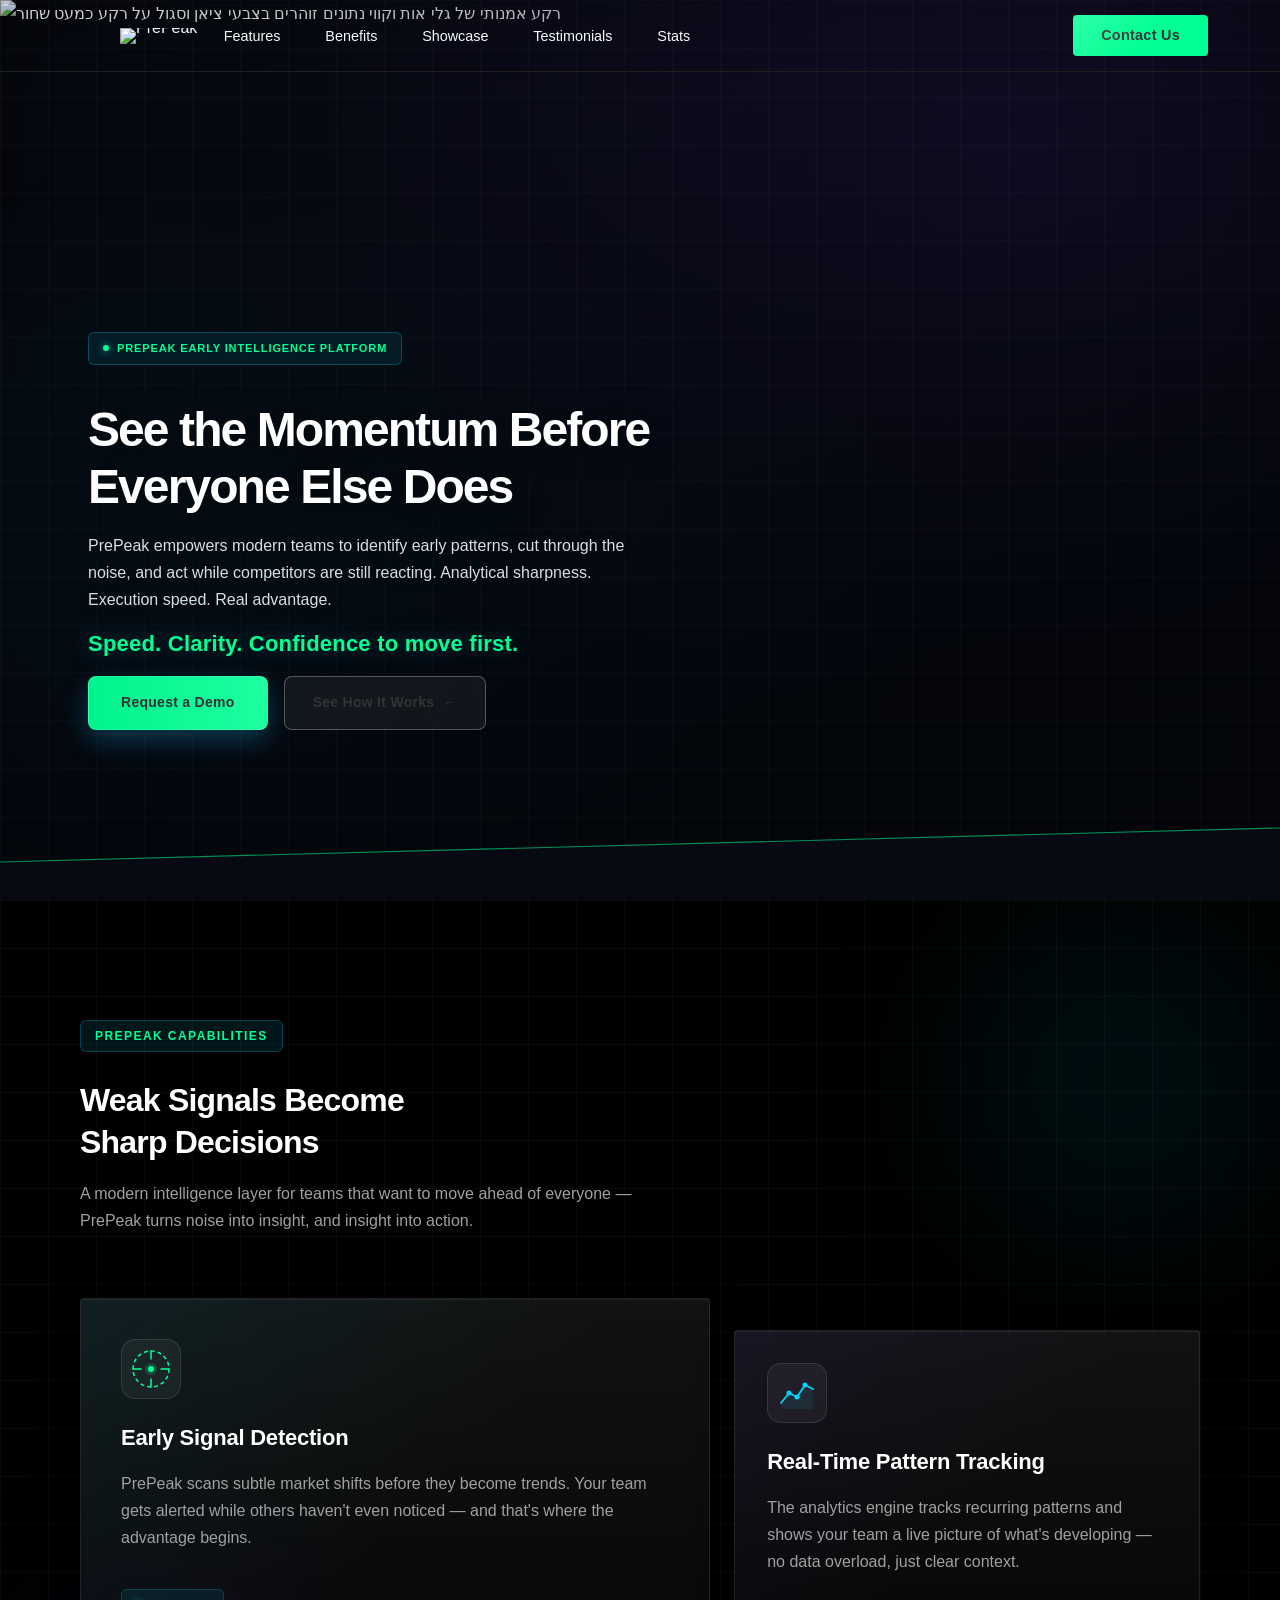
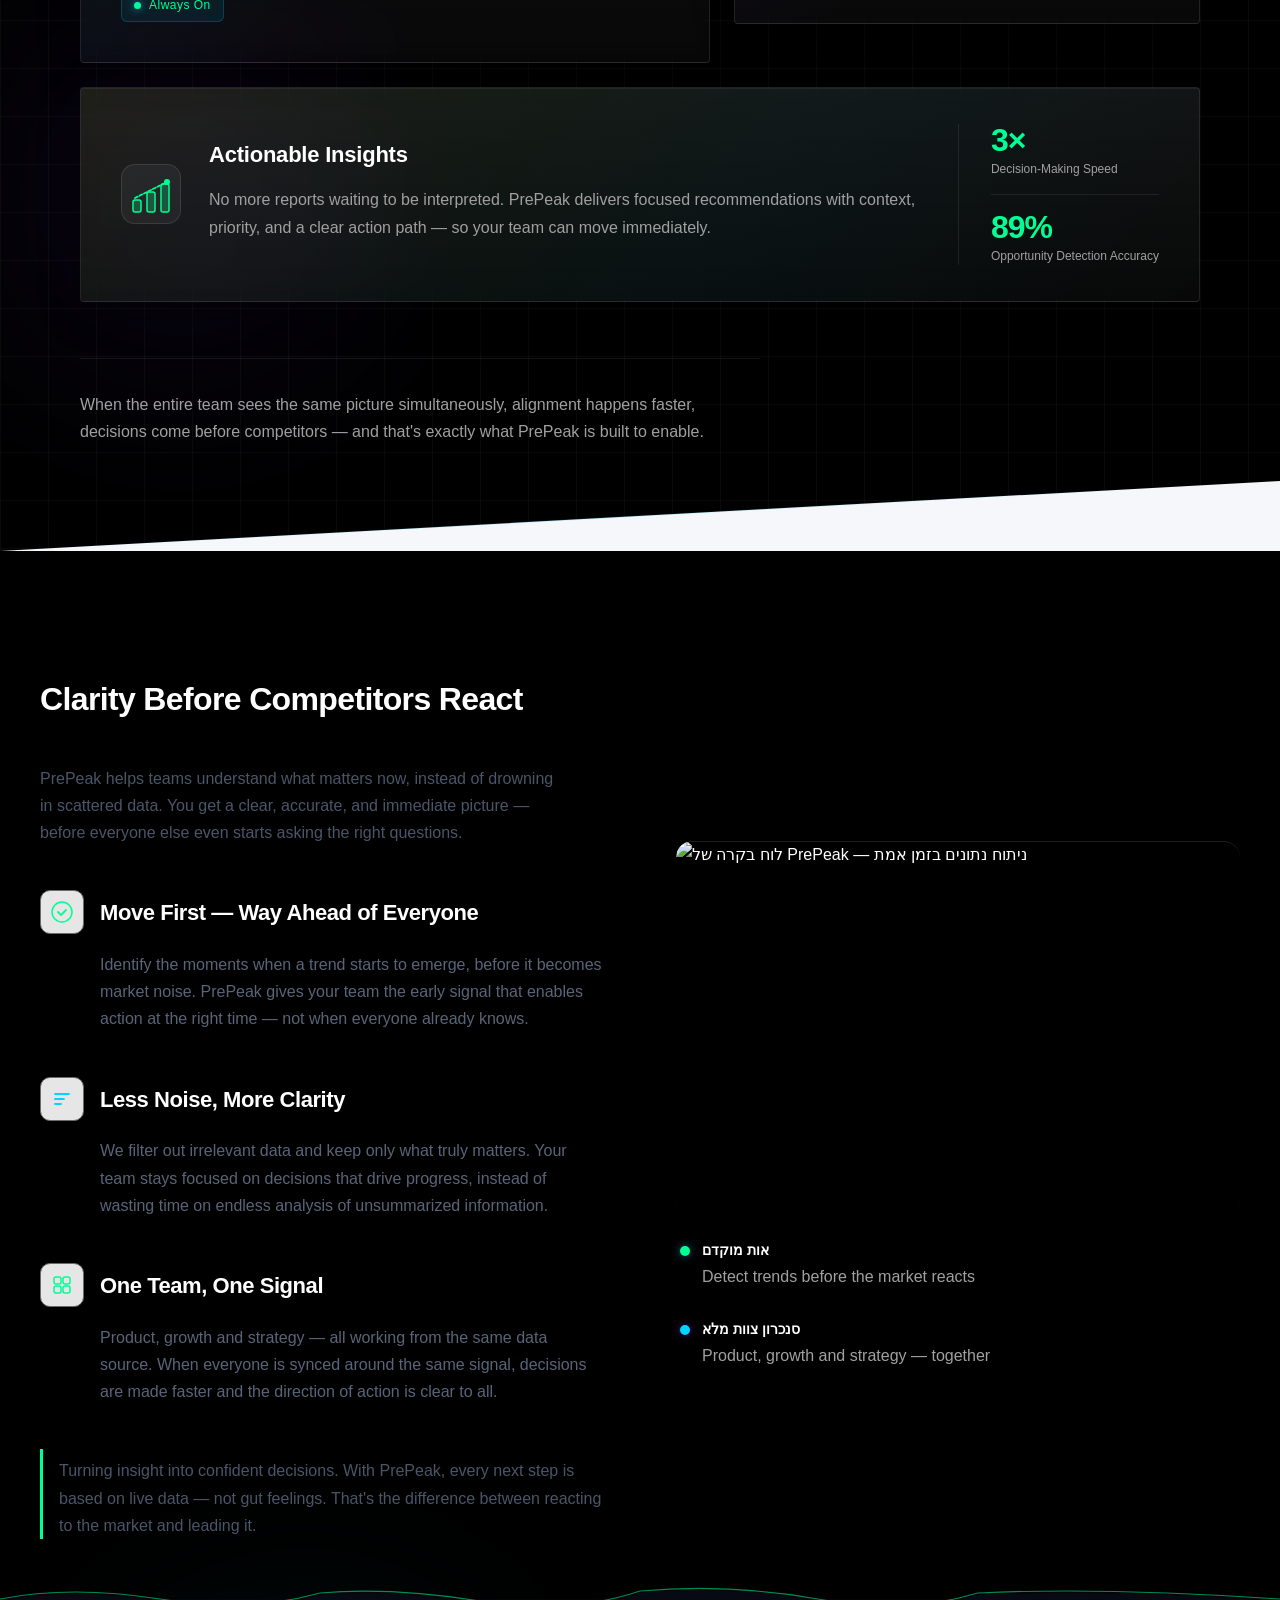
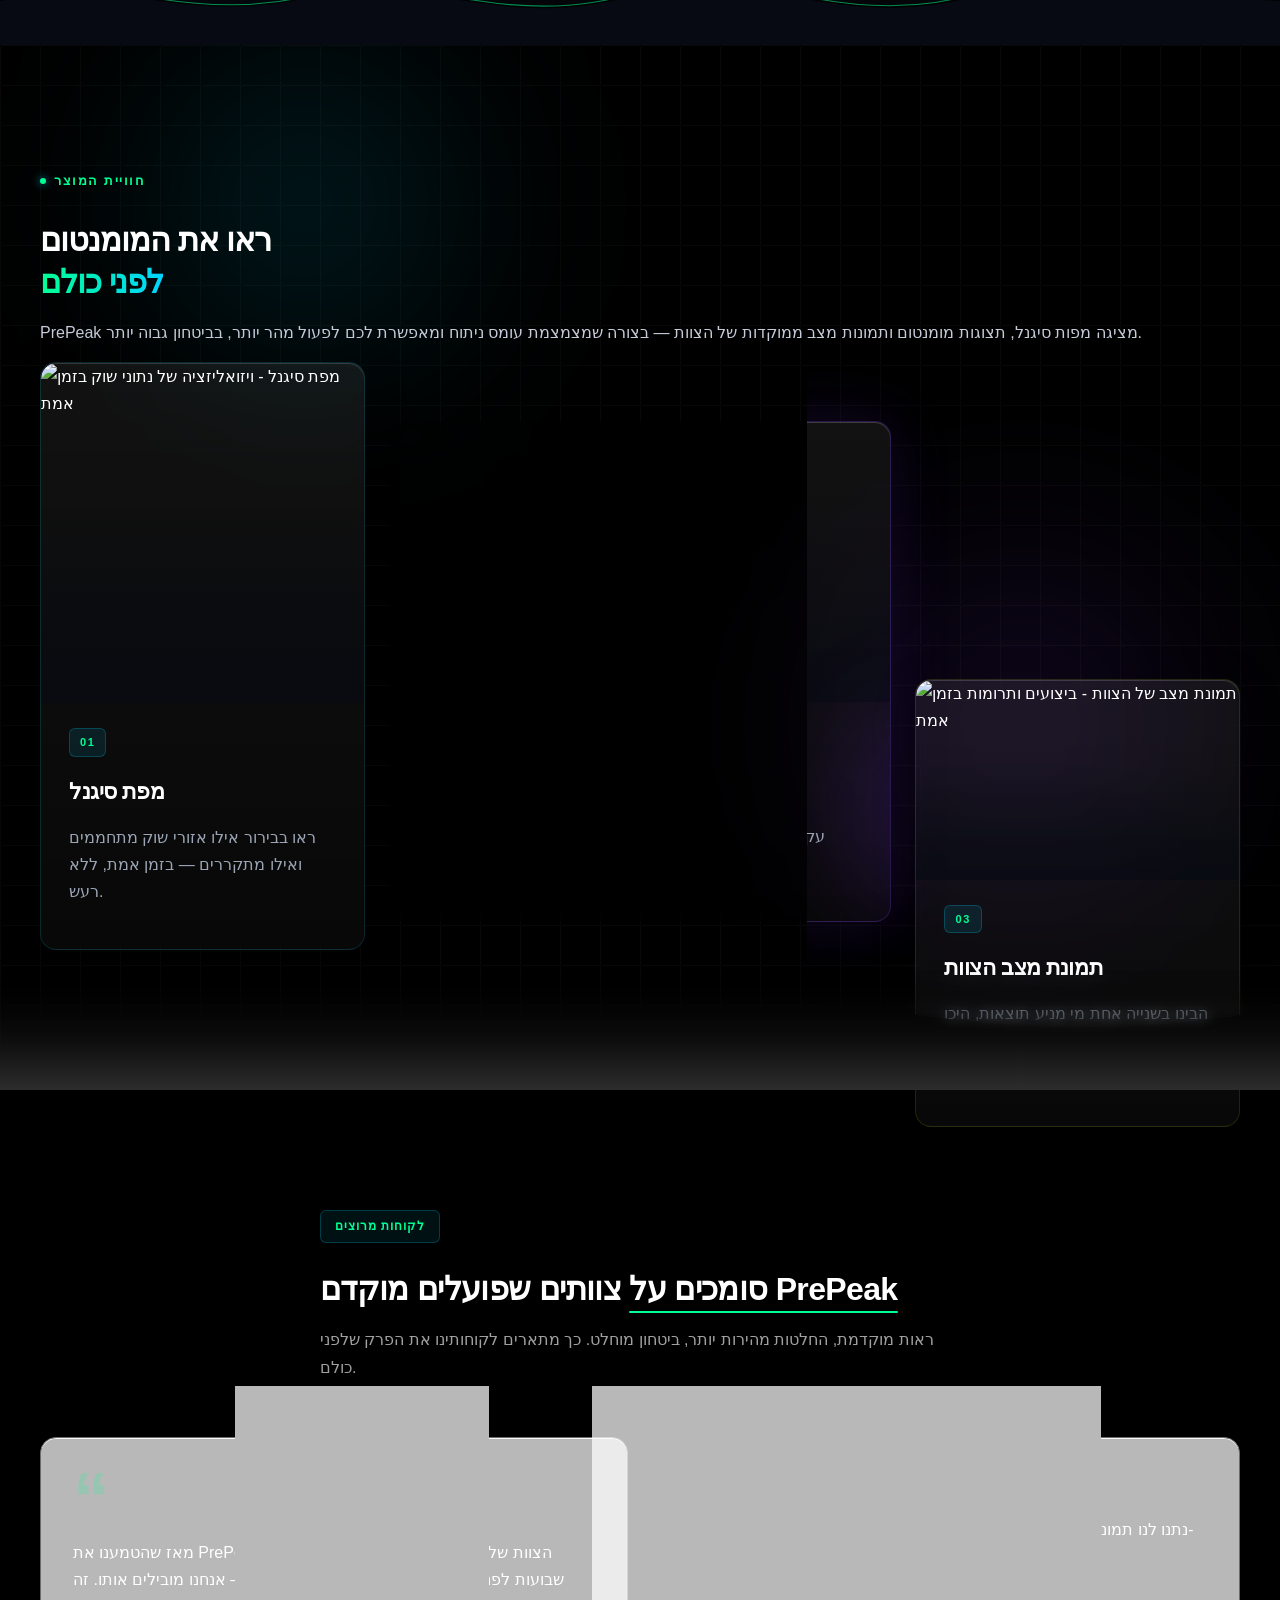
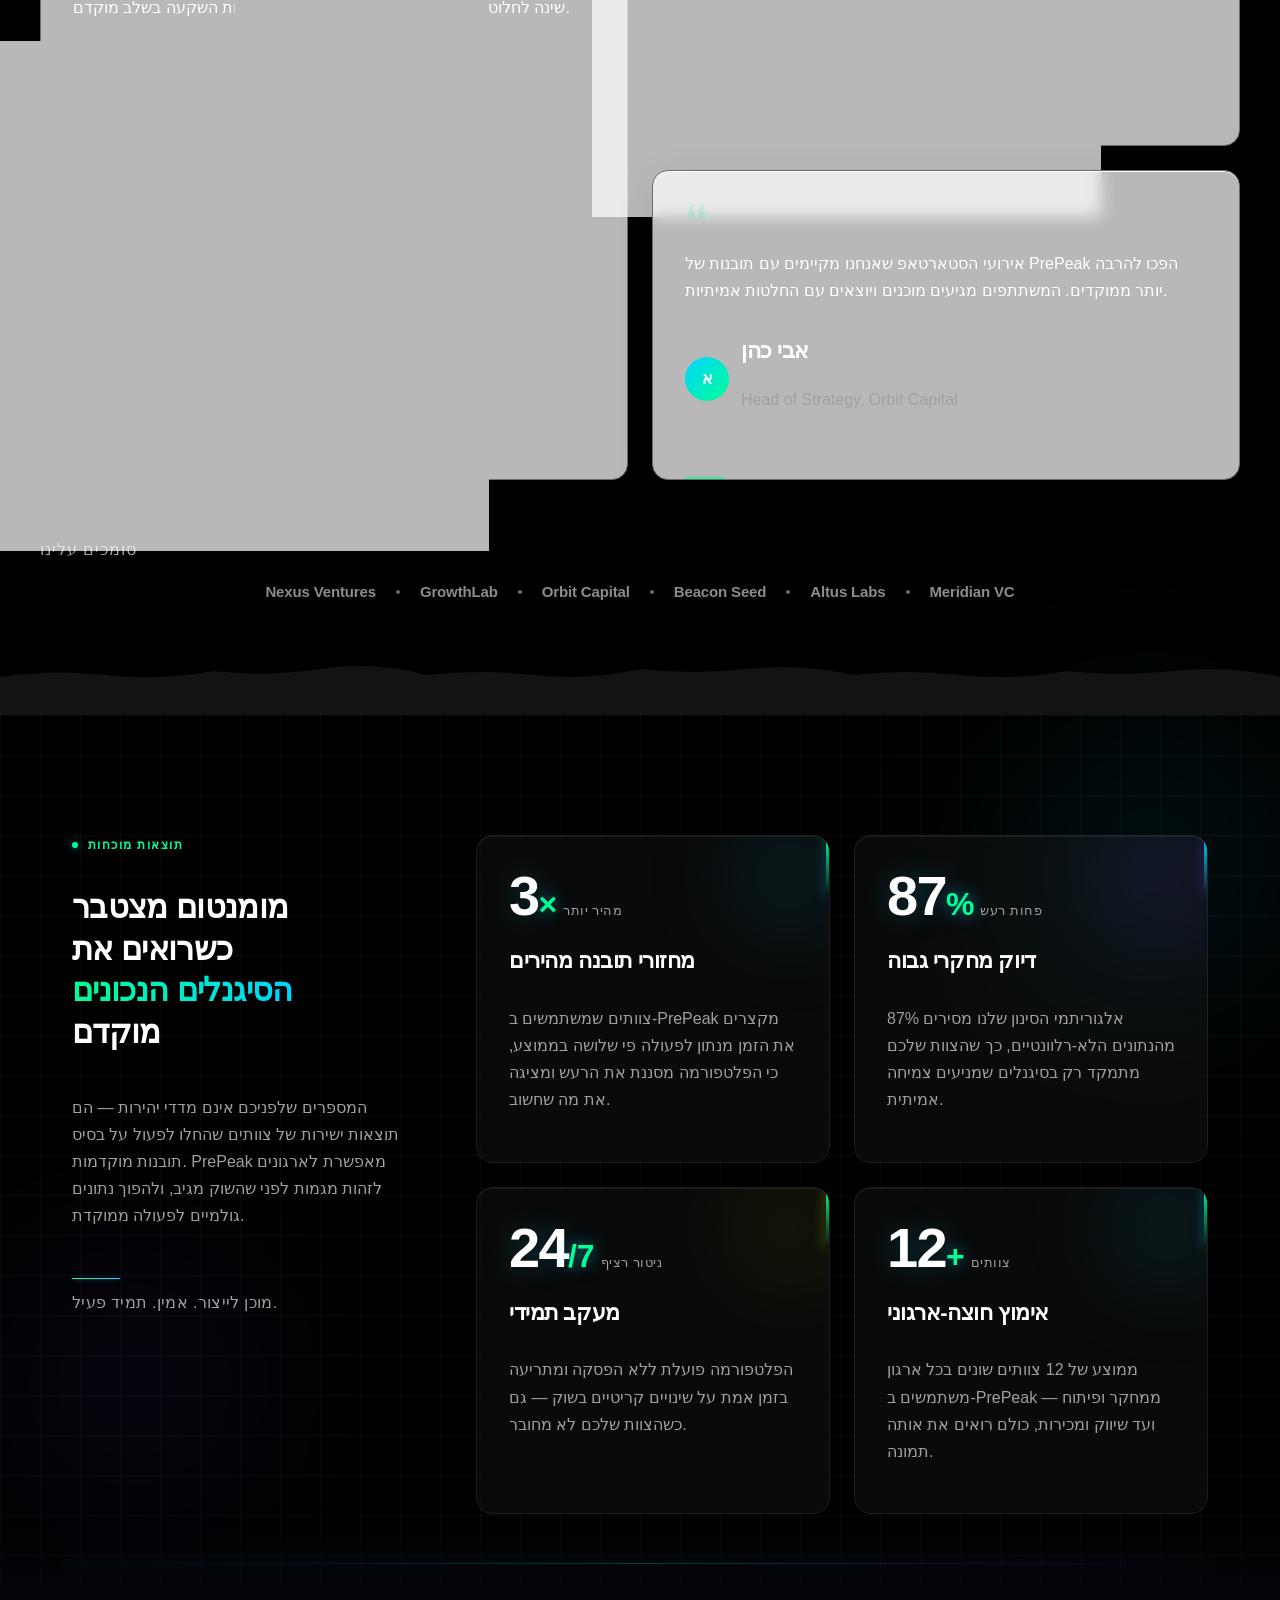
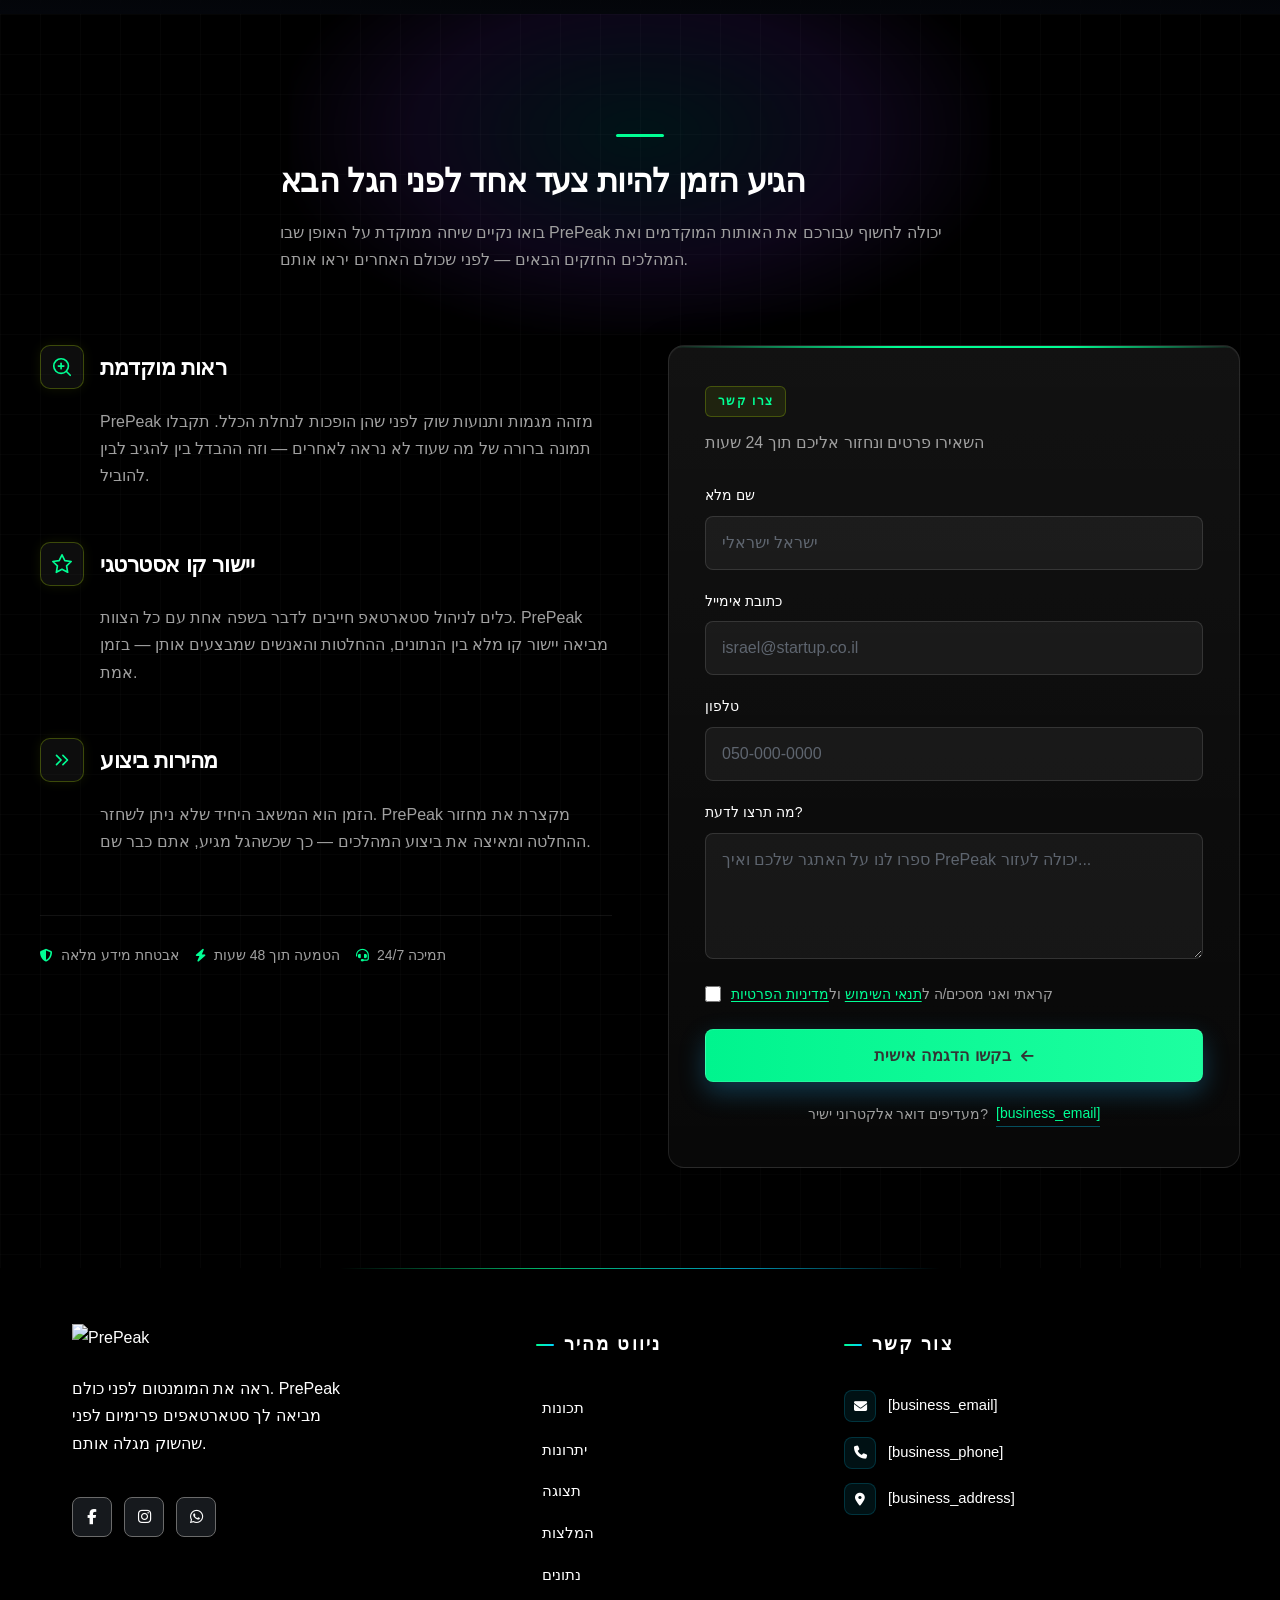
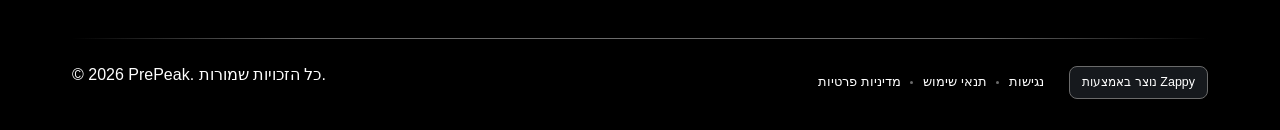
==== index.html @ a4685dc8 "Background sync: Progressive GitHub Sync" ====
<!DOCTYPE html>
<html lang="he" dir="ltr">
<head>
    <meta charset="UTF-8">
    <meta name="viewport" content="width=device-width, initial-scale=1.0">
    <meta name="robots" content="index, follow">
    <title>PrePeak — PrePeak</title>
    <meta name="description" content="A modern startup seeking a landing page to showcase their product or service. The brand identity leans toward a contemporary, innovative aesthetic typical of te">
    <meta name="keywords" content="PrePeak, השקעות בסטארטאפים בשלב מוקדם, אירועי סטארטאפ בישראל, כלים לניהול סטארטאפ">
    
    <!-- Favicons -->
    <link rel="icon" type="image/x-icon" href="/assets/favicon.ico">
    <link rel="icon" type="image/png" sizes="16x16" href="/assets/favicon-16x16.png">
    <link rel="icon" type="image/png" sizes="32x32" href="/assets/favicon-32x32.png">
    <link rel="icon" type="image/png" sizes="48x48" href="/assets/favicon-48x48.png">
    <link rel="icon" type="image/png" sizes="192x192" href="/assets/favicon-192x192.png">
    <link rel="icon" type="image/png" sizes="512x512" href="/assets/favicon-512x512.png">
    <link rel="apple-touch-icon" href="/assets/apple-touch-icon.png">
    <!-- Zappy Analytics -->
<script>
(function() {
  'use strict';
  
  // Configuration
  var config = {
    websiteId: 'e3b10b4e-b848-44c6-b433-0283335c695a',
    apiUrl: 'https://api.zappy5.com/api/analytics/track',
    sessionDuration: 30 * 60 * 1000, // 30 minutes
    visitorDuration: 30 * 24 * 60 * 60 * 1000, // 30 days
    trackPageViews: true,
    trackClicks: true,
    trackFormSubmissions: true
  };
  
  // Generate or retrieve persistent visitor ID (30 days)
  function getVisitorId() {
    var visitorKey = 'zappy_visitor_' + config.websiteId;
    var visitor = null;
    
    try {
      visitor = localStorage.getItem(visitorKey);
      if (visitor) {
        var visitorData = JSON.parse(visitor);
        var now = Date.now();
        
        // Check if visitor ID is still valid (30 days)
        if (now - visitorData.created < config.visitorDuration) {
          // Update last seen timestamp
          visitorData.lastSeen = now;
          localStorage.setItem(visitorKey, JSON.stringify(visitorData));
          return visitorData.id;
        }
      }
    } catch (e) {
      console.warn('Zappy Analytics: LocalStorage not available');
    }
    
    // Generate new visitor ID
    var newVisitorId = 'zv_' + Date.now() + '_' + Math.random().toString(36).substr(2, 9);
    
    try {
      localStorage.setItem(visitorKey, JSON.stringify({
        id: newVisitorId,
        created: Date.now(),
        lastSeen: Date.now()
      }));
    } catch (e) {
      // Continue without local storage
    }
    
    return newVisitorId;
  }
  
  // Generate or retrieve session ID (30 minutes)
  function getSessionId() {
    var sessionKey = 'zappy_session_' + config.websiteId;
    var session = null;
    
    try {
      session = sessionStorage.getItem(sessionKey);
      if (session) {
        var sessionData = JSON.parse(session);
        var now = Date.now();
        
        // Check if session is still valid
        if (now - sessionData.timestamp < config.sessionDuration) {
          // Update timestamp
          sessionData.timestamp = now;
          sessionStorage.setItem(sessionKey, JSON.stringify(sessionData));
          return sessionData.id;
        }
      }
    } catch (e) {
      console.warn('Zappy Analytics: SessionStorage not available');
    }
    
    // Generate new session ID
    var newSessionId = 'zs_' + Date.now() + '_' + Math.random().toString(36).substr(2, 9);
    
    try {
      sessionStorage.setItem(sessionKey, JSON.stringify({
        id: newSessionId,
        timestamp: Date.now()
      }));
    } catch (e) {
      // Continue without session storage
    }
    
    return newSessionId;
  }
  
  var visitorId = getVisitorId();
  var sessionId = getSessionId();
  
  // Track an event
  function trackEvent(eventType, data) {
    data = data || {};
    
    var eventData = {
      website_id: config.websiteId,
      event_type: eventType,
      page_path: window.location.pathname,
      referrer: document.referrer || 'direct',
      visitor_id: visitorId,
      session_id: sessionId,
      metadata: data
    };
    
    // Use sendBeacon if available (better for page unload events)
    if (navigator.sendBeacon) {
      var blob = new Blob([JSON.stringify(eventData)], { type: 'application/json' });
      navigator.sendBeacon(config.apiUrl, blob);
    } else {
      // Fallback to fetch
      fetch(config.apiUrl, {
        method: 'POST',
        headers: {
          'Content-Type': 'application/json'
        },
        body: JSON.stringify(eventData),
        keepalive: true
      }).catch(function(error) {
        console.warn('Zappy Analytics: Failed to track event', error);
      });
    }
  }
  
  // Track page view
  if (config.trackPageViews) {
    trackEvent('pageview', {
      title: document.title,
      url: window.location.href
    });
  }
  
  // Track clicks on important elements
  if (config.trackClicks) {
    document.addEventListener('click', function(e) {
      var target = e.target;
      
      // Track button clicks (counted as actions)
      if (target.tagName === 'BUTTON' || target.closest('button')) {
        var button = target.tagName === 'BUTTON' ? target : target.closest('button');
        trackEvent('click', {
          element: 'button',
          text: button.textContent.trim().substring(0, 100),
          id: button.id || null,
          class: button.className || null
        });
      }
      
      // Track link clicks (navigation - not counted as actions)
      else if (target.tagName === 'A' || target.closest('a')) {
        var link = target.tagName === 'A' ? target : target.closest('a');
        trackEvent('navigation', {
          element: 'link',
          text: link.textContent.trim().substring(0, 100),
          href: link.href,
          external: link.hostname !== window.location.hostname
        });
      }
    }, true);
  }
  
  // Track form submissions
  if (config.trackFormSubmissions) {
    document.addEventListener('submit', function(e) {
      var form = e.target;
      
      trackEvent('form_submit', {
        form_id: form.id || null,
        form_name: form.name || null,
        form_action: form.action || null,
        form_method: form.method || 'GET'
      });
    }, true);
  }
  
  // Track time on page (send on page unload)
  var pageLoadTime = Date.now();
  
  window.addEventListener('beforeunload', function() {
    var timeOnPage = Math.floor((Date.now() - pageLoadTime) / 1000); // in seconds
    
    trackEvent('page_unload', {
      time_on_page: timeOnPage,
      page_path: window.location.pathname
    });
  });
  
  // Expose tracking function globally for custom events
  window.zappyAnalytics = {
    track: trackEvent,
    getVisitorId: function() { return visitorId; },
    getSessionId: function() { return sessionId; }
  };
  
})();
</script>
<!-- End Zappy Analytics -->
    <meta property="og:title" content="PrePeak — PrePeak">
  <meta property="og:description" content="A modern startup seeking a landing page to showcase their product or service. The brand identity leans toward a contemporary, innovative aesthetic typical of te">
  <meta property="og:type" content="website">
  <meta property="og:locale" content="he_IL">
  
  <meta name="twitter:card" content="summary_large_image">
  <meta name="twitter:title" content="PrePeak — PrePeak">
  <meta name="twitter:description" content="A modern startup seeking a landing page to showcase their product or service. The brand identity leans toward a contemporary, innovative aesthetic typical of te">
  
  <link rel="stylesheet" href="https://cdnjs.cloudflare.com/ajax/libs/font-awesome/6.4.0/css/all.min.css">

    <!-- Favicons -->
    <link rel="icon" type="image/x-icon" href="/assets/favicon.ico">
    <link rel="icon" type="image/png" sizes="16x16" href="/assets/favicon-16x16.png">
    <link rel="icon" type="image/png" sizes="32x32" href="/assets/favicon-32x32.png">
    <link rel="icon" type="image/png" sizes="48x48" href="/assets/favicon-48x48.png">
    <link rel="icon" type="image/png" sizes="192x192" href="/assets/favicon-192x192.png">
    <link rel="icon" type="image/png" sizes="512x512" href="/assets/favicon-512x512.png">
    <link rel="apple-touch-icon" href="/assets/apple-touch-icon.png">
    <!-- Cookie Consent -->
    <link rel="stylesheet" href="https://cdn.jsdelivr.net/npm/vanilla-cookieconsent@3/dist/cookieconsent.css">
    <script src="https://cdn.jsdelivr.net/npm/vanilla-cookieconsent@3/dist/cookieconsent.umd.js"></script>
    <!-- Mickidum Accessibility Toolbar -->
    <script src="https://cdn.jsdelivr.net/gh/mickidum/acc_toolbar/acctoolbar/acctoolbar.min.js"></script>
    <link rel="stylesheet" href="/styles.css">

    <style id="zappy-dropdown-submenu-styles">
      /* ========== DESKTOP DROPDOWN SUBMENU STYLES ========== */
      /* Base styles for dropdown submenus - parent must be positioned */
      .nav-menu li:has(.sub-menu), nav li:has(.sub-menu), .navbar li:has(.sub-menu), #navMenu li:has(.sub-menu) { position: relative; }
      /* Submenu base - hidden by default */
      .nav-menu .sub-menu, nav .sub-menu, .navbar .sub-menu, #navMenu .sub-menu { display: block !important; position: absolute !important; top: 100%; left: 0; min-width: 220px; background: white; border-radius: 8px; box-shadow: 0 8px 25px rgba(0,0,0,0.15); padding: 8px 0; opacity: 0; visibility: hidden; transform: translateY(10px); transition: all 0.3s ease; z-index: 1000; list-style: none; pointer-events: none; }
      /* CRITICAL: Desktop hover styles to show dropdown */
      .nav-menu li:hover > .sub-menu, nav li:hover > .sub-menu, .navbar li:hover > .sub-menu, #navMenu li:hover > .sub-menu { opacity: 1 !important; visibility: visible !important; transform: translateY(0) !important; pointer-events: auto !important; }
      /* Submenu item styling */
      .sub-menu li { list-style: none; margin: 0; padding: 0; }
      .sub-menu a { display: block !important; padding: 10px 16px !important; color: var(--text-dark, #333) !important; font-weight: 500; text-decoration: none; white-space: nowrap; transition: background-color 0.2s; }
      .sub-menu a:hover { background-color: #f5f5f5; }
      /* RTL (Hebrew/Arabic) dropdown positioning */
      [dir="rtl"] .nav-menu .sub-menu, [dir="rtl"] nav .sub-menu, [dir="rtl"] .navbar .sub-menu, html[lang="he"] .nav-menu .sub-menu, html[lang="he"] nav .sub-menu, html[lang="he"] .navbar .sub-menu, html[lang="ar"] .nav-menu .sub-menu, html[lang="ar"] nav .sub-menu, html[lang="ar"] .navbar .sub-menu { left: auto !important; right: 0 !important; }
      /* Hide empty dropdown menus (exclude catalog sub-menus that use <a> children instead of <li>) */
      .sub-menu:empty, .sub-menu:not(:has(li:not(.zappy-hidden-menu-item))):not(:has(> a)), .sub-menu:not(:has(li)):not(:has(> a)) { display: none !important; opacity: 0 !important; visibility: hidden !important; pointer-events: none !important; }
      /* Desktop: show submenu on Menu Group hover */
      li:has(.menu-group-title):hover > .sub-menu { opacity: 1 !important; visibility: visible !important; transform: translateY(0) !important; pointer-events: auto !important; }
      /* Menu Group title styling */
      .nav-menu > li > .menu-group-title, #navMenu > li > .menu-group-title { display: inline-block; padding: 0.5rem 1rem; cursor: default; user-select: none; }
      
      /* ========== MOBILE SUBMENU STYLES ========== */
      @media (max-width: 768px) {
        .nav-menu .sub-menu, nav .sub-menu, .navbar .sub-menu, #navMenu .sub-menu { position: static !important; transform: none !important; box-shadow: none !important; background: transparent !important; max-height: 0; overflow: hidden; opacity: 0; visibility: hidden; transition: max-height 0.3s ease, opacity 0.3s ease; padding: 0 !important; border-radius: 0 !important; }
        .sub-menu.mobile-expanded { max-height: 60vh !important; overflow-y: auto !important; opacity: 1 !important; visibility: visible !important; padding: 8px 0 8px 16px !important; }
        [dir="rtl"] .sub-menu.mobile-expanded, html[lang="he"] .sub-menu.mobile-expanded { padding: 8px 16px 8px 0 !important; }
        /* Disable hover behavior on mobile */
        .nav-menu li:hover > .sub-menu, nav li:hover > .sub-menu, .navbar li:hover > .sub-menu, #navMenu li:hover > .sub-menu { opacity: 0; visibility: hidden; pointer-events: none; }
        .nav-menu li > .sub-menu.mobile-expanded, nav li > .sub-menu.mobile-expanded, .navbar li > .sub-menu.mobile-expanded, #navMenu li > .sub-menu.mobile-expanded { opacity: 1 !important; visibility: visible !important; pointer-events: auto !important; }
        .nav-menu li:has(.sub-menu), nav li:has(.sub-menu), .navbar li:has(.sub-menu), #navMenu li:has(.sub-menu) { display: flex !important; flex-wrap: wrap !important; align-items: center !important; position: relative !important; min-height: 44px !important; }
        .nav-menu li:has(.sub-menu) > a, nav li:has(.sub-menu) > a, .navbar li:has(.sub-menu) > a, #navMenu li:has(.sub-menu) > a { flex: 1 !important; min-width: 0 !important; }
        .nav-menu li:has(.sub-menu) > .menu-group-title, nav li:has(.sub-menu) > .menu-group-title, .navbar li:has(.sub-menu) > .menu-group-title, #navMenu li:has(.sub-menu) > .menu-group-title { flex: 1 !important; min-width: 0 !important; padding: 0 !important; line-height: inherit !important; }
        .nav-menu li:has(.sub-menu) > .sub-menu, nav li:has(.sub-menu) > .sub-menu, .navbar li:has(.sub-menu) > .sub-menu, #navMenu li:has(.sub-menu) > .sub-menu { flex-basis: 100% !important; width: 100% !important; }
        .nav-menu li:has(.sub-menu) > a [class*="chevron"], .nav-menu li:has(.sub-menu) > a [class*="arrow"], .nav-menu li:has(.sub-menu) > a .fa-chevron-down, .nav-menu li:has(.sub-menu) > a .fa-angle-down, nav li:has(.sub-menu) > a [class*="chevron"], nav li:has(.sub-menu) > a [class*="arrow"], #navMenu li:has(.sub-menu) > a [class*="chevron"], #navMenu li:has(.sub-menu) > a [class*="arrow"] { display: none !important; visibility: hidden !important; }
        .mobile-submenu-toggle { display: flex !important; align-items: center !important; justify-content: center !important; width: 44px !important; height: auto !important; background: transparent !important; border: none !important; cursor: pointer !important; color: var(--text-light) !important; position: static !important; flex-shrink: 0 !important; align-self: stretch !important; z-index: 2 !important; padding: 0 !important; margin: 0 !important; }
        .mobile-submenu-toggle::after { content: '' !important; width: 0 !important; height: 0 !important; border-left: 6px solid transparent !important; border-right: 6px solid transparent !important; border-top: 7px solid currentColor !important; transition: transform 0.3s ease !important; }
        .mobile-submenu-toggle.expanded::after { transform: rotate(180deg) !important; }
        .sub-menu a { padding: 10px 0 !important; display: block !important; color: var(--text-light) !important; }
        .navbar .sub-menu li a, nav.navbar .sub-menu li a, .zappy-products-dropdown .sub-menu a { color: var(--text-light) !important; }
      }
      @media (min-width: 769px) { .mobile-submenu-toggle { display: none !important; } }
    </style>

    <style id="mobile-lang-menu-deployed-css">
    @media (max-width: 768px) {
      .lang-switcher,
      .nav-cta-container .lang-switcher,
      .nav-container .lang-switcher,
      .navbar .lang-switcher,
      .navbar .nav-cta-container .lang-switcher,
      .nav-icons-left .lang-switcher,
      .nav-ecommerce-icons .lang-switcher { display: none !important; }
      .mobile-lang-menu { width: 100%; border-top: 1px solid rgba(128,128,128,0.2); padding: 8px 0 0 0; margin-top: 8px; }
      .mobile-lang-toggle { display: flex !important; align-items: center; justify-content: space-between; width: 100%; padding: 12px 16px; background: none; border: none; cursor: pointer; font-size: 15px; color: inherit; font-family: inherit; }
      .mobile-lang-toggle::after { content: ''; display: inline-block; width: 8px; height: 8px; border-right: 2px solid currentColor; border-bottom: 2px solid currentColor; transform: rotate(45deg); transition: transform 0.3s ease; margin-left: 8px; }
      .mobile-lang-toggle.expanded::after { transform: rotate(-135deg); }
      .mobile-lang-options { max-height: 0; overflow: hidden; transition: max-height 0.3s ease; }
      .mobile-lang-options.expanded { max-height: 300px; }
      .mobile-lang-option { display: flex !important; align-items: center; gap: 10px; padding: 10px 24px; text-decoration: none; color: inherit; font-size: 14px; font-family: inherit; }
      .mobile-lang-option:hover { background: rgba(128,128,128,0.1); }
      .mobile-lang-option.active { font-weight: 600; opacity: 0.7; pointer-events: none; }
      .mobile-lang-option img { width: 20px; height: 20px; border-radius: 50%; }
    }
    @media (min-width: 769px) {
      .mobile-lang-menu { display: none !important; }
    }
    </style>

    <style id="zappy-widget-visibility">
      #mic-access-tool-general-button, .mic-access-tool-general-button,
      #mic-init-access-tool .mic-access-tool-general-button, #mic-init-access-tool #mic-access-tool-general-button,
      ._access-icon, #mic-access-tool-box, .mic-access-tool-box,
      #mic-init-access-tool #mic-access-tool-box, div[id*="mic-access-tool-box"], ._access-menu {
        display: none !important; visibility: hidden !important; opacity: 0 !important; pointer-events: none !important;
      }
    </style>
</head>
<body>

  <nav class="navbar" dir="ltr">
  <button class="mobile-toggle" id="mobileToggle" aria-label="Menu">
    <svg class="hamburger-icon" width="24" height="24" viewBox="0 0 24 24" fill="none">
      <path d="M3 12h18M3 6h18M3 18h18" stroke="currentColor" stroke-width="2" stroke-linecap="round"></path>
    </svg>
    <svg class="close-icon" width="24" height="24" viewBox="0 0 24 24" fill="none" style="display: none;">
      <path d="M18 6L6 18M6 6l12 12" stroke="currentColor" stroke-width="2" stroke-linecap="round"></path>
    </svg>
  </button>

  <button class="phone-header-btn" data-phone="[business_phone]" aria-label="Call">
    <svg width="20" height="20" viewBox="0 0 24 24" fill="currentColor">
      <path d="M22 16.92v3a2 2 0 0 1-2.18 2 19.79 19.79 0 0 1-8.63-3.07 19.5 19.5 0 0 1-6-6 19.79 19.79 0 0 1-3.07-8.67A2 2 0 0 1 4.11 2h3a2 2 0 0 1 2 1.72 12.84 12.84 0 0 0 .7 2.81 2 2 0 0 1-.45 2.11L8.09 9.91a16 16 0 0 0 6 6l1.27-1.27a2 2 0 0 1 2.11-.45 12.84 12.84 0 0 0 2.81.7A2 2 0 0 1 22 16.92z"></path>
    </svg>
  </button>

  <div class="nav-container">
    <div class="nav-right-group"><div class="nav-brand">
      <a href="/" class="logo-link">
        <img src="/assets/prepeak-general-logo.webp" alt="PrePeak" class="logo">
      </a>
    </div><ul class="nav-menu" id="navMenu"><li><a href="#features">Features</a></li><li><a href="#benefits">Benefits</a></li><li><a href="#showcase">Showcase</a></li><li><a href="#testimonials">Testimonials</a></li><li><a href="#stats">Stats</a></li></ul></div>

    

    <div class="nav-cta-container">
      <a href="#contact" class="nav-cta-btn">Contact Us</a>
    </div>
  </div>
</nav>
<script>

// Navbar Mobile Menu Toggle and Contrast Fix
(function() {
  // Use 'load' event instead of 'DOMContentLoaded' to ensure we run AFTER all other scripts
  window.addEventListener('load', function() {
    
    // FIX MOBILE BUTTON CONTRAST
    // Detect navbar background color and apply contrasting color to mobile buttons
    const navbar = document.querySelector('.navbar, nav, header');
    if (!navbar) {
      console.log('[Navbar] Navbar element not found');
      return;
    }
    
    // DECLARE VARIABLES EARLY to avoid Temporal Dead Zone errors
    // These are used in multiple places below
    let mobileToggle = document.getElementById('mobileToggle') ||
                       document.querySelector('.mobile-toggle') ||
                       document.querySelector('.hamburger') ||
                       document.querySelector('.hamburger-menu') ||
                       document.querySelector('.menu-toggle') ||
                       document.querySelector('.burger-menu') ||
                       document.querySelector('[aria-label="Menu"]') ||
                       document.querySelector('[aria-label="תפריט"]');
    
    const phoneBtn = document.querySelector('.phone-header-btn');
    
    const computedStyle = window.getComputedStyle(navbar);
    let bgColor = computedStyle.backgroundColor;
    
    console.log('[Navbar] Initial navbar background:', bgColor);
    
    // Check if background is transparent or rgba with 0 alpha
    const isTransparent = bgColor === 'transparent' || 
                         bgColor === 'rgba(0, 0, 0, 0)' ||
                         (bgColor.startsWith('rgba') && bgColor.includes(', 0)'));
    
    if (isTransparent) {
      // Check for background-image or gradient
      const bgImage = computedStyle.backgroundImage;
      if (bgImage && bgImage !== 'none') {
        console.log('[Navbar] Navbar has background image/gradient, using dark text');
        bgColor = 'rgb(240, 240, 240)'; // Assume light background
      } else {
        // Transparent navbar - check body background
        const bodyBg = window.getComputedStyle(document.body).backgroundColor;
        console.log('[Navbar] Navbar transparent, using body background:', bodyBg);
        bgColor = bodyBg;
      }
    }
    
    // Calculate luminance to determine if background is light or dark
    const rgb = bgColor.match(/\d+/g);
    if (rgb && rgb.length >= 3) {
      const r = parseInt(rgb[0]);
      const g = parseInt(rgb[1]);
      const b = parseInt(rgb[2]);
      const luminance = (0.299 * r + 0.587 * g + 0.114 * b) / 255;
      
      // Mobile button colors are set by Claude's AI-generated CSS (same as .nav-menu a)
      // No dynamic color overrides needed - colors come from the generated navbar CSS
      console.log('[Navbar] Mobile button colors preserved from Claude CSS (luminance:', luminance.toFixed(2) + ')');
      
      // FIX ICON SIZES - Ensure SVGs are properly sized and visible
      // INJECT CRITICAL CSS TO OVERRIDE ANY CONFLICTING RULES
      const criticalCSS = document.createElement('style');
      criticalCSS.id = 'zappy-mobile-nav-fix';
      const htmlLang = document.documentElement.lang || 'en';
      const htmlDir = document.documentElement.dir || 'ltr';
      // Check both dir attribute AND lang for RTL detection
      // dir="rtl" is the most reliable indicator
      const isRTL = htmlDir === 'rtl' || htmlLang === 'he' || htmlLang === 'ar';
      
      criticalCSS.textContent = `
        /* Hide mobile buttons on desktop, show only on mobile */
        @media (min-width: 769px) {
          .mobile-toggle,
          .phone-header-btn {
            display: none !important;
          }
        }
        
        /* Show and position mobile buttons correctly on mobile */
        @media (max-width: 768px) {
          .mobile-toggle,
          .phone-header-btn {
            position: absolute !important;
            top: 50% !important;
            transform: translateY(-50%) !important;
            z-index: 1001 !important;
            display: flex !important;
            align-items: center !important;
            justify-content: center !important;
            width: 36px !important;
            height: 36px !important;
            border-radius: 50% !important;
            border: none !important;
            cursor: pointer !important;
            padding: 6px !important;
            background: none !important;
            color: var(--nav-text, var(--text-light)) !important;
          }
          
          /* LTR positioning (default): hamburger LEFT, phone RIGHT */
          html:not([dir="rtl"]):not([lang="he"]):not([lang="ar"]) .mobile-toggle,
          html[dir="ltr"] .mobile-toggle {
            left: 12px !important;
            right: auto !important;
          }
          html:not([dir="rtl"]):not([lang="he"]):not([lang="ar"]) .phone-header-btn,
          html[dir="ltr"] .phone-header-btn {
            right: 12px !important;
            left: auto !important;
          }
          
          /* RTL positioning: hamburger RIGHT, phone LEFT */
          html[dir="rtl"] .mobile-toggle,
          html[lang="he"] .mobile-toggle,
          html[lang="ar"] .mobile-toggle {
            right: 12px !important;
            left: auto !important;
          }
          html[dir="rtl"] .phone-header-btn,
          html[lang="he"] .phone-header-btn,
          html[lang="ar"] .phone-header-btn {
            left: 12px !important;
            right: auto !important;
          }
          
          /* CRITICAL: Ensure nav-container has min-height on mobile */
          /* All children are positioned absolutely/fixed on mobile, so height:auto collapses to 0 */
          .nav-container {
            min-height: 70px !important;
            position: relative !important;
          }
          
          /* Ensure SVG icons are properly sized and inherit color */
          .mobile-toggle svg,
          .phone-header-btn svg {
            width: 24px !important;
            height: 24px !important;
            /* Don't force display - let JavaScript control hamburger/close toggle */
          }
          
          /* Reset nav-cta-container on mobile - remove desktop box-shadow/padding */
          /* that creates a visible ghost box when CTA button is hidden */
          .nav-cta-container {
            box-shadow: none !important;
            padding: 0 !important;
          }
          
          /* Hide nav-cta-container entirely on mobile when there's no lang-switcher */
          /* (only the CTA button is inside, and it's hidden on mobile) */
          .nav-cta-container:not(:has(.lang-switcher)) {
            display: none !important;
          }
          
          /* CRITICAL: Prevent hero image fade gradient from bleeding over headline text */
          /* The .image-fade-gradient has bottom: -30px (extends below parent) */
          /* On mobile stacked layout, this overlaps the h1 text below the image */
          .hero-image-column {
            overflow: hidden !important;
          }
          .image-fade-gradient {
            bottom: 0 !important;
          }
          
          /* Hide desktop language switcher on mobile - hamburger menu handles it */
          /* High specificity to override stored CSS */
          .lang-switcher,
          .nav-cta-container .lang-switcher,
          .nav-container .lang-switcher,
          .navbar .lang-switcher,
          .navbar .nav-cta-container .lang-switcher {
            display: none !important;
          }
        }
      `;
      
      // Remove existing fix if present and inject new one
      const existing = document.getElementById('zappy-mobile-nav-fix');
      if (existing) existing.remove();
      document.head.appendChild(criticalCSS);
      
      console.log('[Navbar] Critical CSS injected for mobile nav positioning');
      
      // ONLY apply inline positioning styles on mobile viewport
      // On desktop, the CSS handles hiding these buttons with display: none
      // Inline styles were breaking desktop layout by overriding CSS
      const isMobileViewport = window.innerWidth <= 768;
      
      if (mobileToggle) {
        // Icon sizing applies to all viewports for consistency
        const hamburgerIcon = mobileToggle.querySelector('.hamburger-icon');
        const closeIcon = mobileToggle.querySelector('.close-icon');
        
        if (hamburgerIcon) {
          hamburgerIcon.style.setProperty('width', '24px', 'important');
          hamburgerIcon.style.setProperty('height', '24px', 'important');
          hamburgerIcon.style.setProperty('display', 'block', 'important'); // Show hamburger by default
        }
        if (closeIcon) {
          closeIcon.style.setProperty('width', '24px', 'important');
          closeIcon.style.setProperty('height', '24px', 'important');
          closeIcon.style.setProperty('display', 'none', 'important'); // Hide close icon by default
        }
        
        // ONLY set positioning inline styles on mobile
        if (isMobileViewport) {
          mobileToggle.style.setProperty('position', 'absolute', 'important');
          mobileToggle.style.setProperty('top', '50%', 'important');
          mobileToggle.style.setProperty('transform', 'translateY(-50%)', 'important');
          mobileToggle.style.setProperty('z-index', '1001', 'important');
          
          // Clear any inline left/right so CSS can take over based on html[dir]
          mobileToggle.style.removeProperty('left');
          mobileToggle.style.removeProperty('right');
          
          console.log('[Navbar] Mobile toggle positioning applied (mobile viewport)');
        } else {
          // On desktop, clear any positioning styles to let CSS handle it
          mobileToggle.style.removeProperty('position');
          mobileToggle.style.removeProperty('top');
          mobileToggle.style.removeProperty('transform');
          mobileToggle.style.removeProperty('z-index');
          mobileToggle.style.removeProperty('left');
          mobileToggle.style.removeProperty('right');
          console.log('[Navbar] Desktop viewport - cleared mobile toggle inline positioning');
        }
      }
      
      if (phoneBtn) {
        // Icon sizing applies to all viewports
        const phoneIcon = phoneBtn.querySelector('svg');
        if (phoneIcon) {
          phoneIcon.style.width = '24px';
          phoneIcon.style.height = '24px';
          phoneIcon.setAttribute('width', '24');
          phoneIcon.setAttribute('height', '24');
        }
        
        // ONLY set positioning inline styles on mobile
        if (isMobileViewport) {
          phoneBtn.style.setProperty('position', 'absolute', 'important');
          phoneBtn.style.setProperty('top', '50%', 'important');
          phoneBtn.style.setProperty('transform', 'translateY(-50%)', 'important');
          phoneBtn.style.setProperty('z-index', '1001', 'important');
          
          // Clear any inline left/right so CSS can take over based on html[dir]
          phoneBtn.style.removeProperty('left');
          phoneBtn.style.removeProperty('right');
          
          console.log('[Navbar] Phone button positioning applied (mobile viewport)');
        } else {
          // On desktop, clear any positioning styles to let CSS handle it
          phoneBtn.style.removeProperty('position');
          phoneBtn.style.removeProperty('top');
          phoneBtn.style.removeProperty('transform');
          phoneBtn.style.removeProperty('z-index');
          phoneBtn.style.removeProperty('left');
          phoneBtn.style.removeProperty('right');
          console.log('[Navbar] Desktop viewport - cleared phone button inline positioning');
        }
      }
    } else {
      console.log('[Navbar] Could not parse background color:', bgColor);
    }
    
    // MOBILE MENU TOGGLE
    // Re-query in case DOM changed (mobileToggle already declared at top of function)
    mobileToggle = document.getElementById('mobileToggle') ||
                   document.querySelector('.mobile-toggle') ||
                   document.querySelector('.hamburger') ||
                   document.querySelector('.hamburger-menu') ||
                   document.querySelector('.menu-toggle') ||
                   document.querySelector('.burger-menu') ||
                   document.querySelector('[aria-label="Menu"]') ||
                   document.querySelector('[aria-label="תפריט"]');
    
    // EXPANDED SEARCH: Find nav menu by ID or class
    const navMenu = document.getElementById('navMenu') ||
                  document.querySelector('.nav-menu') ||
                  document.querySelector('.nav-links') ||
                  document.querySelector('nav ul:not(.submenu)');
    
    if (!mobileToggle || !navMenu) {
      console.log('[Navbar] Mobile toggle or menu not found:', { toggle: !!mobileToggle, menu: !!navMenu });
      return;
    }
    
    // Ensure navMenu has ID for CSS targeting
    if (!navMenu.id) {
      navMenu.id = 'navMenu';
    }
    
    console.log('[Navbar] Initializing mobile menu...');
    
    // Remove any existing event listeners by cloning the button
    const newToggle = mobileToggle.cloneNode(true);
    mobileToggle.parentNode.replaceChild(newToggle, mobileToggle);
    
    // Toggle menu on button click - use newToggle now
    newToggle.addEventListener('click', function(e) {
      e.preventDefault();
      e.stopPropagation();
      
      const hamburgerIcon = this.querySelector('.hamburger-icon');
      const closeIcon = this.querySelector('.close-icon');
      const isActive = navMenu.classList.contains('active');
      
      if (isActive) {
        // Close menu
        navMenu.classList.remove('active');
        if (hamburgerIcon) hamburgerIcon.style.setProperty('display', 'block', 'important');
        if (closeIcon) closeIcon.style.setProperty('display', 'none', 'important');
        document.body.style.overflow = '';
        console.log('[Navbar] Menu closed');
      } else {
        // Open menu
        navMenu.classList.add('active');
        if (hamburgerIcon) hamburgerIcon.style.setProperty('display', 'none', 'important');
        if (closeIcon) closeIcon.style.setProperty('display', 'block', 'important');
        document.body.style.overflow = 'hidden';
        console.log('[Navbar] Menu opened');
      }
    });
    
    // Close menu when clicking nav links (but NOT dropdown toggles)
    const navLinks = navMenu.querySelectorAll('a');
    navLinks.forEach(function(link) {
      link.addEventListener('click', function() {
        // Don't close if it's a dropdown child (unless it's a real navigation link)
        if (this.getAttribute('href') === '#') return;
        
        const hamburgerIcon = newToggle.querySelector('.hamburger-icon');
        const closeIcon = newToggle.querySelector('.close-icon');
        
        navMenu.classList.remove('active');
        if (hamburgerIcon) hamburgerIcon.style.setProperty('display', 'block', 'important');
        if (closeIcon) closeIcon.style.setProperty('display', 'none', 'important');
        document.body.style.overflow = '';
        console.log('[Navbar] Menu closed (link clicked)');
      });
    });
    
    // DROPDOWN MENU TOGGLE (for mobile and touch devices)
    var dropdownToggles = navMenu.querySelectorAll('.dropdown-toggle');
    dropdownToggles.forEach(function(toggle) {
      toggle.addEventListener('click', function(e) {
        e.preventDefault();
        e.stopPropagation();
        var parent = this.closest('.nav-dropdown');
        if (!parent) return;
        
        // Close other open dropdowns at the same level
        var siblings = parent.parentNode.querySelectorAll('.nav-dropdown.open');
        siblings.forEach(function(sib) {
          if (sib !== parent) sib.classList.remove('open');
        });
        
        parent.classList.toggle('open');
        console.log('[Navbar] Dropdown toggled:', parent.classList.contains('open') ? 'open' : 'closed');
      });
    });
    
    // Close dropdowns when clicking outside
    document.addEventListener('click', function(e) {
      if (!e.target.closest('.nav-dropdown')) {
        var openDropdowns = document.querySelectorAll('.nav-dropdown.open');
        openDropdowns.forEach(function(dd) { dd.classList.remove('open'); });
      }
    });
    
    console.log('[Navbar] Dropdown handlers initialized for ' + dropdownToggles.length + ' dropdowns');
    
    // Phone button functionality (phoneBtn already declared at top of function)
    if (phoneBtn) {
      phoneBtn.addEventListener('click', function() {
        // Get phone number from placeholder in page or use default
        const phoneLinks = document.querySelectorAll('a[href^="tel:"]');
        const phoneNumber = phoneLinks.length > 0 
          ? phoneLinks[0].getAttribute('href').replace('tel:', '')
          : '[business_phone]';
        
        window.location.href = 'tel:' + phoneNumber;
        console.log('[Navbar] Phone button clicked');
      });
    }
    
    console.log('[Navbar] Mobile menu initialized successfully');
    
    // === WHATSAPP BUTTON VISIBILITY FIX ===
    // Ensure WhatsApp floating button is hidden on desktop and visible on mobile
    // IMPORTANT: Only target the floating button by its class, NOT generic wa.me links
    const handleWhatsAppVisibility = function() {
      const whatsappBtn = document.querySelector('.whatsapp-float');
      if (whatsappBtn) {
        const isDesktop = window.innerWidth >= 769;
        if (isDesktop) {
          whatsappBtn.style.setProperty('display', 'none', 'important');
          whatsappBtn.style.setProperty('visibility', 'hidden', 'important');
          whatsappBtn.style.setProperty('opacity', '0', 'important');
          whatsappBtn.style.setProperty('pointer-events', 'none', 'important');
          console.log('[WhatsApp] Button hidden on desktop');
        } else {
          whatsappBtn.style.removeProperty('display');
          whatsappBtn.style.removeProperty('visibility');
          whatsappBtn.style.removeProperty('opacity');
          whatsappBtn.style.removeProperty('pointer-events');
          console.log('[WhatsApp] Button visible on mobile');
        }
      }
    };
    
    // Run on load
    handleWhatsAppVisibility();
    
    // Run on resize with debouncing
    let resizeTimer;
    window.addEventListener('resize', function() {
      clearTimeout(resizeTimer);
      resizeTimer = setTimeout(handleWhatsAppVisibility, 100);
    });
  });
})();

</script>
  
  <main>
    <section id="hero" class="index-hero-section" data-layout-spec="בית-hero" dir="ltr" data-hero-type="fullscreen-scrim">
  <!-- Background image layer -->
  <div class="index-hero-bg-wrap">
    <img data-hero-bg="true" data-placeholder="index-hero-image-1" data-context="Abstract dark cinematic signal-wave environment for a tech startup called PrePeak. Near-black background (#070A12) with luminous electric cyan and violet glowing chart lines, signal waves, and faint grid structures. Motion-inspired blur streaks suggesting speed and data momentum. Subtle radial glows in cyan and violet. No people, no text, no UI elements — pure abstract data visualization atmosphere." width="1440" height="900" src="/assets/site-index-hero-image-1.webp" alt="רקע אמנותי של גלי אות וקווי נתונים זוהרים בצבעי ציאן וסגול על רקע כמעט שחור" class="index-hero-bg-img">
  </div>

  <!-- Scrim overlay for text legibility -->
  <div class="index-hero-scrim" aria-hidden="true"></div>

  <!-- Decorative grid texture overlay -->
  <div class="index-hero-grid-texture" aria-hidden="true"></div>

  <!-- Main content overlay -->
  <div class="index-hero-content-wrap">
    <div class="index-hero-content">

      <!-- Label badge -->
      <div class="index-hero-badge">
        <span class="index-hero-badge-dot" aria-hidden="true"></span>
        <span>PrePeak Early Intelligence Platform</span>
      </div>

      <!-- H1 headline -->
      <h1 class="index-hero-h1">See the
        Momentum
        Before Everyone
        Else Does</h1>

      <!-- Supporting paragraph -->
      <p class="index-hero-body">PrePeak empowers modern teams to identify early patterns, cut through the noise, and act while competitors are still reacting. Analytical sharpness. Execution speed. Real advantage.</p>

      <!-- H3 reinforcement line -->
      <h3 class="index-hero-h3">Speed. Clarity. Confidence to move first.</h3>

      <!-- CTA buttons -->
      <div class="index-hero-ctas">
        <a href="#contact" class="index-hero-btn-primary">Request a Demo</a>
        <a href="#features" class="index-hero-btn-secondary">See How It Works <span aria-hidden="true">←</span></a>
      </div>

    </div>
  </div>

  <!-- Bottom divider: angled clip with cyan trace -->
  <div class="index-hero-divider-wrapper">
    <svg data-no-icon-edit="true" aria-hidden="true" viewBox="0 0 1440 90" preserveAspectRatio="none" xmlns="http://www.w3.org/2000/svg">
      <!-- Main dark fill filling the bottom -->
      <path d="M0,90 L0,52 L1440,18 L1440,90 Z" fill="#070A12"></path>
      <!-- Thin electric cyan trace line -->
      <path d="M0,52 L1440,18" stroke="#00FF94" stroke-width="1.2" fill="#070A12" opacity="0.55"></path>
    </svg>
  </div>

</section>

<section class="index-features-section" data-layout-spec="בית-features" dir="ltr">
  <!-- Grid texture overlay -->
  <div class="index-features-texture" aria-hidden="true"></div>

  <!-- Ambient glow orbs -->
  <div class="index-features-glow index-features-glow--cyan" aria-hidden="true"></div>
  <div class="index-features-glow index-features-glow--violet" aria-hidden="true"></div>

  <div class="index-features-container">

    <!-- Title block aligned to START (right in RTL) -->
    <div class="index-features-header">
      <span class="index-features-eyebrow">PrePeak Capabilities</span>
      <h2 class="index-features-title">Weak Signals Become<br>Sharp Decisions</h2>
      <p class="index-features-subtitle">A modern intelligence layer for teams that want to move ahead of everyone — PrePeak turns noise into insight, and insight into action.</p>
    </div>

    <!-- Staggered three-card grid -->
    <div class="index-features-grid">

      <!-- Card 1: Large — top START (right) -->
      <article class="index-features-card index-features-card--large">
        <div class="index-features-card-icon-wrap">
          <svg class="index-features-card-icon" data-element-type="icon" data-icon-type="svg" width="40" height="40" viewBox="0 0 40 40" fill="none" xmlns="http://www.w3.org/2000/svg" aria-hidden="true">
            <circle cx="20" cy="20" r="18" stroke="var(--primary)" stroke-width="1.5" stroke-dasharray="4 3"></circle>
            <circle cx="20" cy="20" r="6" fill="var(--primary)" fill-opacity="0.18"></circle>
            <circle cx="20" cy="20" r="3" fill="var(--primary)"></circle>
            <line x1="20" y1="2" x2="20" y2="10" stroke="var(--primary)" stroke-width="1.5" stroke-linecap="round"></line>
            <line x1="38" y1="20" x2="30" y2="20" stroke="var(--primary)" stroke-width="1.5" stroke-linecap="round"></line>
            <line x1="20" y1="38" x2="20" y2="30" stroke="var(--primary)" stroke-width="1.5" stroke-linecap="round"></line>
            <line x1="2" y1="20" x2="10" y2="20" stroke="var(--primary)" stroke-width="1.5" stroke-linecap="round"></line>
          </svg>
        </div>
        <div class="index-features-card-content">
          <h3 class="index-features-card-title">Early Signal Detection</h3>
          <p class="index-features-card-text">PrePeak scans subtle market shifts before they become trends. Your team gets alerted while others haven't even noticed — and that's where the advantage begins.</p>
          <div class="index-features-card-badge">
            <span class="index-features-badge-dot"></span>
            <span>Always On</span>
          </div>
        </div>
      </article>

      <!-- Card 2: Medium — top END (left) -->
      <article class="index-features-card index-features-card--medium">
        <div class="index-features-card-icon-wrap">
          <svg class="index-features-card-icon" data-element-type="icon" data-icon-type="svg" width="40" height="40" viewBox="0 0 40 40" fill="none" xmlns="http://www.w3.org/2000/svg" aria-hidden="true">
            <polyline points="4,30 12,20 20,24 28,12 36,16" stroke="var(--secondary)" stroke-width="1.8" stroke-linecap="round" stroke-linejoin="round" fill="none"></polyline>
            <circle cx="12" cy="20" r="2.5" fill="var(--secondary)"></circle>
            <circle cx="20" cy="24" r="2.5" fill="var(--secondary)"></circle>
            <circle cx="28" cy="12" r="2.5" fill="var(--secondary)"></circle>
            <path d="M4,30 L12,20 L20,24 L28,12 L36,16 L36,36 L4,36 Z" fill="var(--secondary)" fill-opacity="0.08"></path>
          </svg>
        </div>
        <div class="index-features-card-content">
          <h3 class="index-features-card-title">Real-Time Pattern Tracking</h3>
          <p class="index-features-card-text">The analytics engine tracks recurring patterns and shows your team a live picture of what's developing — no data overload, just clear context.</p>
        </div>
      </article>

      <!-- Card 3: Wide — spanning lower row -->
      <article class="index-features-card index-features-card--wide">
        <div class="index-features-card-wide-inner">
          <div class="index-features-card-icon-wrap index-features-card-icon-wrap--wide">
            <svg class="index-features-card-icon" data-element-type="icon" data-icon-type="svg" width="44" height="44" viewBox="0 0 44 44" fill="none" xmlns="http://www.w3.org/2000/svg" aria-hidden="true">
              <rect x="4" y="28" width="8" height="12" rx="2" fill="var(--accent)" fill-opacity="0.22" stroke="var(--accent)" stroke-width="1.5"></rect>
              <rect x="18" y="20" width="8" height="20" rx="2" fill="var(--accent)" fill-opacity="0.22" stroke="var(--accent)" stroke-width="1.5"></rect>
              <rect x="32" y="12" width="8" height="28" rx="2" fill="var(--accent)" fill-opacity="0.22" stroke="var(--accent)" stroke-width="1.5"></rect>
              <path d="M6 26 L22 18 L38 10" stroke="var(--accent)" stroke-width="1.8" stroke-linecap="round" stroke-dasharray="3 2"></path>
              <circle cx="38" cy="10" r="3" fill="var(--accent)"></circle>
            </svg>
          </div>
          <div class="index-features-card-content">
            <h3 class="index-features-card-title">Actionable Insights</h3>
            <p class="index-features-card-text">No more reports waiting to be interpreted. PrePeak delivers focused recommendations with context, priority, and a clear action path — so your team can move immediately.</p>
          </div>
          <div class="index-features-card-wide-stat">
            <div class="index-features-stat-block">
              <span class="index-features-stat-number">3×</span>
              <span class="index-features-stat-label">Decision-Making Speed</span>
            </div>
            <div class="index-features-stat-divider" aria-hidden="true"></div>
            <div class="index-features-stat-block">
              <span class="index-features-stat-number">89%</span>
              <span class="index-features-stat-label">Opportunity Detection Accuracy</span>
            </div>
          </div>
        </div>
      </article>

    </div>

    <!-- Closing paragraph -->
    <p class="index-features-closing">When the entire team sees the same picture simultaneously, alignment happens faster, decisions come before competitors — and that's exactly what PrePeak is built to enable.</p>

  </div>

  <!-- Bottom diagonal divider -->
  <div class="index-features-divider-wrapper">
    <svg data-no-icon-edit="true" aria-hidden="true" viewBox="0 0 1440 90" preserveAspectRatio="none" xmlns="http://www.w3.org/2000/svg">
      <defs>
        <linearGradient id="diag-edge-glow" x1="0" y1="0" x2="1" y2="0">
          <stop offset="0%" stop-color="var(--bg-light)" stop-opacity="1"></stop>
          <stop offset="50%" stop-color="var(--bg-light)" stop-opacity="1"></stop>
          <stop offset="100%" stop-color="var(--bg-light)" stop-opacity="1"></stop>
        </linearGradient>
        <linearGradient id="cyan-edge" x1="0" y1="0" x2="1" y2="0">
          <stop offset="0%" stop-color="rgba(0,212,255,0)"></stop>
          <stop offset="40%" stop-color="rgba(0,212,255,0.18)"></stop>
          <stop offset="100%" stop-color="rgba(0,212,255,0)"></stop>
        </linearGradient>
      </defs>
      <!-- Diagonal fill: dark lifts from END (left in RTL) toward START -->
      <path d="M0,90 L0,90 L1440,20 L1440,90 Z" fill="#F5F7FA"></path>
      <!-- Cyan edge glow line along the diagonal -->
      <path d="M0,90 L1440,20" stroke="url(#cyan-edge)" stroke-width="1.2" fill="#F5F7FA"></path>
    </svg>
  </div>

</section>

<section id="benefits" class="index-benefits-section" data-layout-spec="בית-benefits" dir="ltr">
  <div class="index-benefits-container">
    <div class="index-benefits-grid">

      <!-- START (RIGHT) COLUMN: Copy -->
      <div class="index-benefits-copy">
        <h2 class="index-benefits-heading">Clarity Before Competitors React</h2>
        <p class="index-benefits-intro">PrePeak helps teams understand what matters now, instead of drowning in scattered data. You get a clear, accurate, and immediate picture — before everyone else even starts asking the right questions.</p>

        <div class="index-benefits-blocks">

          <div class="index-benefits-block">
            <div class="index-benefits-block-icon">
              <svg width="22" height="22" viewBox="0 0 22 22" fill="none" xmlns="http://www.w3.org/2000/svg" data-element-type="icon" data-icon-type="svg" aria-hidden="true">
                <circle cx="11" cy="11" r="10" stroke="var(--primary)" stroke-width="1.5"></circle>
                <path d="M7 11l3 3 5-5" stroke="var(--primary)" stroke-width="1.8" stroke-linecap="round" stroke-linejoin="round"></path>
              </svg>
            </div>
            <div class="index-benefits-block-content">
              <h3>Move First — Way Ahead of Everyone</h3>
              <p>Identify the moments when a trend starts to emerge, before it becomes market noise. PrePeak gives your team the early signal that enables action at the right time — not when everyone already knows.</p>
            </div>
          </div>

          <div class="index-benefits-block">
            <div class="index-benefits-block-icon">
              <svg width="22" height="22" viewBox="0 0 22 22" fill="none" xmlns="http://www.w3.org/2000/svg" data-element-type="icon" data-icon-type="svg" aria-hidden="true">
                <path d="M4 6h14M4 11h9M4 16h6" stroke="var(--secondary)" stroke-width="1.8" stroke-linecap="round"></path>
              </svg>
            </div>
            <div class="index-benefits-block-content">
              <h3>Less Noise, More Clarity</h3>
              <p>We filter out irrelevant data and keep only what truly matters. Your team stays focused on decisions that drive progress, instead of wasting time on endless analysis of unsummarized information.</p>
            </div>
          </div>

          <div class="index-benefits-block">
            <div class="index-benefits-block-icon">
              <svg width="22" height="22" viewBox="0 0 22 22" fill="none" xmlns="http://www.w3.org/2000/svg" data-element-type="icon" data-icon-type="svg" aria-hidden="true">
                <rect x="3" y="3" width="7" height="7" rx="2" stroke="var(--accent)" stroke-width="1.5"></rect>
                <rect x="12" y="3" width="7" height="7" rx="2" stroke="var(--accent)" stroke-width="1.5"></rect>
                <rect x="3" y="12" width="7" height="7" rx="2" stroke="var(--accent)" stroke-width="1.5"></rect>
                <rect x="12" y="12" width="7" height="7" rx="2" stroke="var(--accent)" stroke-width="1.5"></rect>
              </svg>
            </div>
            <div class="index-benefits-block-content">
              <h3>One Team, One Signal</h3>
              <p>Product, growth and strategy — all working from the same data source. When everyone is synced around the same signal, decisions are made faster and the direction of action is clear to all.</p>
            </div>
          </div>

        </div>

        <p class="index-benefits-closing">Turning insight into confident decisions. With PrePeak, every next step is based on live data — not gut feelings. That's the difference between reacting to the market and leading it.</p>
      </div>

      <!-- END (LEFT) COLUMN: Visual -->
      <div class="index-benefits-visual">
        <div class="index-benefits-image-frame">
          <div class="index-benefits-image-accent-line index-benefits-accent-cyan" aria-hidden="true"></div>
          <div class="index-benefits-image-accent-line index-benefits-accent-violet" aria-hidden="true"></div>
          <img data-placeholder="index-benefits-image-1" data-context="A polished SaaS analytics dashboard UI crop showing clean data visualizations, line charts trending upward, metric cards with glowing cyan and violet accents, glass-panel overlays, and sharp typography. The interface should feel premium and modern with dark navy background and luminous data highlights. Glass reflections visible on chart panels. Realistic product screenshot style for a tech startup called PrePeak." width="600" height="400" src="/assets/site-index-benefits-image-1.webp" alt="לוח בקרה של PrePeak — ניתוח נתונים בזמן אמת" class="index-benefits-img">
        </div>

        <div class="index-benefits-callouts">
          <div class="index-benefits-callout">
            <span class="index-benefits-callout-dot index-benefits-callout-dot--cyan"></span>
            <div>
              <strong>אות מוקדם</strong>
              <p>Detect trends before the market reacts</p>
            </div>
          </div>
          <div class="index-benefits-callout">
            <span class="index-benefits-callout-dot index-benefits-callout-dot--violet"></span>
            <div>
              <strong>סנכרון צוות מלא</strong>
              <p>Product, growth and strategy — together</p>
            </div>
          </div>
        </div>
      </div>

    </div>
  </div>

  <!-- Bottom wave divider transitioning to dark section -->
  <div class="index-benefits-divider-wrapper">
    <svg data-no-icon-edit="true" aria-hidden="true" viewBox="0 0 1440 90" preserveAspectRatio="none" xmlns="http://www.w3.org/2000/svg">
      <!-- Acid lime pulse line along the wave crest -->
      <path d="M0,44 Q80,30 180,44 T360,38 Q440,32 540,46 T720,36 Q820,28 920,44 T1100,38 Q1240,32 1440,44" fill="#070A12" stroke="#00FF94" stroke-width="1.2" opacity="0.55"></path>
      <!-- Dark fill from wave crest to bottom -->
      <path d="M0,90 L0,46 Q80,32 180,46 T360,40 Q440,34 540,48 T720,38 Q820,30 920,46 T1100,40 Q1240,34 1440,46 L1440,90 Z" fill="#070A12"></path>
    </svg>
  </div>
</section>

<section id="showcase" class="index-showcase-section" data-layout-spec="בית-showcase" dir="ltr">
  <!-- Background texture overlay -->
  <div class="showcase-bg-texture" aria-hidden="true"></div>
  <!-- Ambient glow orbs -->
  <div class="showcase-glow-orb showcase-glow-orb--cyan" aria-hidden="true"></div>
  <div class="showcase-glow-orb showcase-glow-orb--violet" aria-hidden="true"></div>

  <div class="showcase-container">
    <!-- Header block -->
    <header class="showcase-header">
      <div class="showcase-eyebrow">
        <span class="showcase-eyebrow-dot"></span>
        <span>חוויית המוצר</span>
      </div>
      <h2 class="showcase-title">ראו את המומנטום<br><span class="showcase-title-accent">לפני כולם</span></h2>
      <p class="showcase-subtitle">PrePeak מציגה מפות סיגנל, תצוגות מומנטום ותמונות מצב ממוקדות של הצוות — בצורה שמצמצמת עומס ניתוח ומאפשרת לכם לפעול מהר יותר, בביטחון גבוה יותר.</p>
    </header>

    <!-- Three-panel product composition -->
    <div class="showcase-panels">

      <!-- Panel 1: Tall start panel (signal map) -->
      <article class="showcase-panel showcase-panel--tall">
        <div class="panel-inner">
          <div class="panel-image-wrap">
            <img data-placeholder="index-showcase-image-1" data-context="Dark premium UI dashboard screen showing an interactive signal map with glowing cyan network nodes, thin violet connection lines, and gradient heat zones on a near-black graphite background. Data points pulse with soft luminous glow. Modern startup analytics interface, cinematic and premium." width="400" height="580" src="/assets/site-index-showcase-image-1.webp" alt="מפת סיגנל - ויזואליזציה של נתוני שוק בזמן אמת">
            <div class="panel-image-overlay" aria-hidden="true"></div>
          </div>
          <div class="panel-content">
            <div class="panel-tag">01</div>
            <h3 class="panel-title">מפת סיגנל</h3>
            <p class="panel-desc">ראו בבירור אילו אזורי שוק מתחממים ואילו מתקררים — בזמן אמת, ללא רעש.</p>
          </div>
        </div>
      </article>

      <!-- Panel 2: Wide primary center panel (momentum view) — elevated -->
      <article class="showcase-panel showcase-panel--primary">
        <div class="panel-inner panel-inner--elevated">
          <div class="panel-image-wrap">
            <img data-placeholder="index-showcase-image-2" data-context="Premium dark UI dashboard showing a momentum view with smooth glowing area charts, thin cyan trend lines, and violet accent highlights on a deep graphite background. Multiple KPI metrics displayed with sharp typography. Cinematic startup analytics product screenshot, high contrast and luminous." width="600" height="420" src="/assets/site-index-showcase-image-2.webp" alt="תצוגת מומנטום - מעקב אחר מגמות וביצועים">
            <div class="panel-image-overlay panel-image-overlay--primary" aria-hidden="true"></div>
          </div>
          <div class="panel-content">
            <div class="panel-tag panel-tag--primary">02</div>
            <h3 class="panel-title">תצוגת מומנטום</h3>
            <p class="panel-desc">עקבו אחר המגמות הקריטיות שמניעות את הצמיחה — גרפים חיים, ניתוח חד, החלטות מהירות.</p>
          </div>
          <!-- Glow accent behind primary panel -->
          <div class="panel-glow-accent" aria-hidden="true"></div>
        </div>
      </article>

      <!-- Panel 3: Compact end panel peeking upward (team snapshot) -->
      <article class="showcase-panel showcase-panel--peek">
        <div class="panel-inner">
          <div class="panel-image-wrap">
            <img data-placeholder="index-showcase-image-3" data-context="Dark premium UI showing a focused team snapshot dashboard with avatar cards, performance rings, activity sparklines, and contribution heatmaps. Cyan and violet accents on near-black background. Clean modern startup team analytics interface, cinematic and minimal." width="380" height="300" src="/assets/site-index-showcase-image-3.webp" alt="תמונת מצב של הצוות - ביצועים ותרומות בזמן אמת">
            <div class="panel-image-overlay" aria-hidden="true"></div>
          </div>
          <div class="panel-content">
            <div class="panel-tag">03</div>
            <h3 class="panel-title">תמונת מצב הצוות</h3>
            <p class="panel-desc">הבינו בשנייה אחת מי מניע תוצאות, היכן נמצאים הצווארי בקבוק, ומה צריך את תשומת הלב שלכם.</p>
          </div>
        </div>
      </article>

    </div>
    <!-- End panels -->
  </div>

  <!-- Bottom divider: angled clip-path blur band -->
  <div class="showcase-divider-wrapper" aria-hidden="true">
    <div class="showcase-divider-blur"></div>
    <svg data-no-icon-edit="true" aria-hidden="true" viewBox="0 0 1440 100" preserveAspectRatio="none" xmlns="http://www.w3.org/2000/svg">
      <path d="M0,100 L0,55 Q180,20 360,38 T720,22 Q900,10 1080,30 T1440,18 L1440,100 Z" fill="var(--bg-light)"></path>
    </svg>
  </div>
</section>

<section class="index-testimonials-section" data-layout-spec="בית-testimonials" dir="ltr">
  <div class="index-testimonials-container">

    <!-- Header Block -->
    <div class="index-testimonials-header">
      <span class="index-testimonials-badge">לקוחות מרוצים</span>
      <h2 class="index-testimonials-title">צוותים שפועלים מוקדם <span class="index-testimonials-accent">סומכים על PrePeak</span></h2>
      <p class="index-testimonials-subtitle">ראות מוקדמת, החלטות מהירות יותר, ביטחון מוחלט. כך מתארים לקוחותינו את הפרק שלפני כולם.</p>
    </div>

    <!-- Testimonials Grid -->
    <div class="index-testimonials-grid">

      <!-- Featured Card -->
      <article class="index-testimonials-card index-testimonials-card--featured">
        <div class="index-testimonials-quote-mark" aria-hidden="true">“</div>
        <blockquote class="index-testimonials-quote">
          <p>מאז שהטמענו את PrePeak, הצוות שלנו מזהה הזדמנויות צמיחה שלושה שבועות לפני המתחרים. אנחנו לא מגיבים לשוק — אנחנו מובילים אותו. זה שינה לחלוטין את האופן שבו אנחנו מקבלים החלטות השקעה בשלב מוקדם.</p>
        </blockquote>
        <footer class="index-testimonials-author">
          <div class="index-testimonials-avatar">
            <span>ד</span>
          </div>
          <div class="index-testimonials-author-info">
            <h3 class="index-testimonials-author-name">דניאל לוי</h3>
            <p class="index-testimonials-author-role">מנכ"ל ושותף מייסד, Nexus Ventures</p>
          </div>
        </footer>
        <div class="index-testimonials-cyan-line" aria-hidden="true"></div>
      </article>

      <!-- Stack of two smaller cards -->
      <div class="index-testimonials-stack">

        <article class="index-testimonials-card index-testimonials-card--small">
          <div class="index-testimonials-quote-mark index-testimonials-quote-mark--small" aria-hidden="true">“</div>
          <blockquote class="index-testimonials-quote">
            <p>הכלים לניהול סטארטאפ שמגיעים עם PrePeak נתנו לנו תמונה ברורה של ה-pipeline שלנו. חסכנו שעות של ניתוח ידני בכל שבוע.</p>
          </blockquote>
          <footer class="index-testimonials-author">
            <div class="index-testimonials-avatar index-testimonials-avatar--secondary">
              <span>מ</span>
            </div>
            <div class="index-testimonials-author-info">
              <h3 class="index-testimonials-author-name">מיכל שרון</h3>
              <p class="index-testimonials-author-role">VP Product, GrowthLab</p>
            </div>
          </footer>
          <div class="index-testimonials-cyan-line" aria-hidden="true"></div>
        </article>

        <article class="index-testimonials-card index-testimonials-card--small">
          <div class="index-testimonials-quote-mark index-testimonials-quote-mark--small" aria-hidden="true">“</div>
          <blockquote class="index-testimonials-quote">
            <p>אירועי הסטארטאפ שאנחנו מקיימים עם תובנות של PrePeak הפכו להרבה יותר ממוקדים. המשתתפים מגיעים מוכנים ויוצאים עם החלטות אמיתיות.</p>
          </blockquote>
          <footer class="index-testimonials-author">
            <div class="index-testimonials-avatar index-testimonials-avatar--accent">
              <span>א</span>
            </div>
            <div class="index-testimonials-author-info">
              <h3 class="index-testimonials-author-name">אבי כהן</h3>
              <p class="index-testimonials-author-role">Head of Strategy, Orbit Capital</p>
            </div>
          </footer>
          <div class="index-testimonials-cyan-line" aria-hidden="true"></div>
        </article>

      </div>
    </div>

    <!-- Trust Row -->
    <div class="index-testimonials-trust">
      <p class="index-testimonials-trust-label">סומכים עלינו</p>
      <div class="index-testimonials-trust-row">
        <span class="index-testimonials-trust-name">Nexus Ventures</span>
        <span class="index-testimonials-trust-sep" aria-hidden="true"></span>
        <span class="index-testimonials-trust-name">GrowthLab</span>
        <span class="index-testimonials-trust-sep" aria-hidden="true"></span>
        <span class="index-testimonials-trust-name">Orbit Capital</span>
        <span class="index-testimonials-trust-sep" aria-hidden="true"></span>
        <span class="index-testimonials-trust-name">Beacon Seed</span>
        <span class="index-testimonials-trust-sep" aria-hidden="true"></span>
        <span class="index-testimonials-trust-name">Altus Labs</span>
        <span class="index-testimonials-trust-sep" aria-hidden="true"></span>
        <span class="index-testimonials-trust-name">Meridian VC</span>
      </div>
    </div>

  </div>

  <!-- Bottom Divider: torn-edge with grid noise -->
  <div class="index-testimonials-divider-wrapper">
    <svg data-no-icon-edit="true" aria-hidden="true" viewBox="0 0 1440 90" preserveAspectRatio="none" xmlns="http://www.w3.org/2000/svg">
      <defs>
        <pattern id="testi-grid-noise" x="0" y="0" width="24" height="24" patternUnits="userSpaceOnUse">
          <path d="M24 0 L0 0 0 24" fill="#111315" stroke="rgba(255,255,255,0.03)" stroke-width="0.5"></path>
        </pattern>
      </defs>
      <path d="M0,90 L0,52 Q60,44 120,50 T240,46 Q300,52 360,44 T480,50 Q540,44 600,50 T720,44 Q780,50 840,44 T960,50 Q1020,44 1080,50 T1200,46 Q1260,52 1320,46 T1440,52 L1440,90 Z" fill="#111315"></path>
      <rect x="0" y="52" width="1440" height="38" fill="url(#testi-grid-noise)"></rect>
    </svg>
  </div>

</section>

<section id="stats" class="index-stats-section" data-layout-spec="בית-stats" dir="ltr">
  <!-- Fine grid texture overlay -->
  <div class="index-stats-section__grid-texture" aria-hidden="true"></div>

  <!-- Ambient glow orbs -->
  <div class="index-stats-section__glow index-stats-section__glow--cyan" aria-hidden="true"></div>
  <div class="index-stats-section__glow index-stats-section__glow--violet" aria-hidden="true"></div>

  <div class="index-stats-section__container">

    <!-- Left column: Title block + bridge paragraph -->
    <div class="index-stats-section__intro">
      <div class="index-stats-section__label">
        <span class="index-stats-section__label-dot"></span>
        <span>תוצאות מוכחות</span>
      </div>
      <h2 class="index-stats-section__heading">מומנטום מצטבר<br>כשרואים את<br><em>הסיגנלים הנכונים</em><br>מוקדם</h2>
      <p class="index-stats-section__bridge">המספרים שלפניכם אינם מדדי יהירות — הם תוצאות ישירות של צוותים שהחלו לפעול על בסיס תובנות מוקדמות. PrePeak מאפשרת לארגונים לזהות מגמות לפני שהשוק מגיב, ולהפוך נתונים גולמיים לפעולה ממוקדת.</p>
      <div class="index-stats-section__reliability">
        <div class="index-stats-section__reliability-line"></div>
        <p class="index-stats-section__reliability-text">מוכן לייצור. אמין. תמיד פעיל.</p>
      </div>
    </div>

    <!-- Right column: 2x2 metric tiles -->
    <div class="index-stats-section__tiles">

      <article class="index-stats-section__tile">
        <div class="index-stats-section__tile-inner">
          <div class="index-stats-section__tile-glow index-stats-section__tile-glow--cyan" aria-hidden="true"></div>
          <div class="index-stats-section__tile-accent index-stats-section__tile-accent--cyan"></div>
          <div class="index-stats-section__metric">
            <span class="index-stats-section__number">3<em>×</em></span>
            <span class="index-stats-section__unit">מהיר יותר</span>
          </div>
          <h3 class="index-stats-section__tile-title">מחזורי תובנה מהירים</h3>
          <p class="index-stats-section__tile-desc">צוותים שמשתמשים ב-PrePeak מקצרים את הזמן מנתון לפעולה פי שלושה בממוצע, כי הפלטפורמה מסננת את הרעש ומציגה את מה שחשוב.</p>
        </div>
      </article>

      <article class="index-stats-section__tile">
        <div class="index-stats-section__tile-inner">
          <div class="index-stats-section__tile-glow index-stats-section__tile-glow--violet" aria-hidden="true"></div>
          <div class="index-stats-section__tile-accent index-stats-section__tile-accent--violet"></div>
          <div class="index-stats-section__metric">
            <span class="index-stats-section__number">87<em>%</em></span>
            <span class="index-stats-section__unit">פחות רעש</span>
          </div>
          <h3 class="index-stats-section__tile-title">דיוק מחקרי גבוה</h3>
          <p class="index-stats-section__tile-desc">אלגוריתמי הסינון שלנו מסירים 87% מהנתונים הלא-רלוונטיים, כך שהצוות שלכם מתמקד רק בסיגנלים שמניעים צמיחה אמיתית.</p>
        </div>
      </article>

      <article class="index-stats-section__tile">
        <div class="index-stats-section__tile-inner">
          <div class="index-stats-section__tile-glow index-stats-section__tile-glow--accent" aria-hidden="true"></div>
          <div class="index-stats-section__tile-accent index-stats-section__tile-accent--accent"></div>
          <div class="index-stats-section__metric">
            <span class="index-stats-section__number">24<em>/7</em></span>
            <span class="index-stats-section__unit">ניטור רציף</span>
          </div>
          <h3 class="index-stats-section__tile-title">מעקב תמידי</h3>
          <p class="index-stats-section__tile-desc">הפלטפורמה פועלת ללא הפסקה ומתריעה בזמן אמת על שינויים קריטיים בשוק — גם כשהצוות שלכם לא מחובר.</p>
        </div>
      </article>

      <article class="index-stats-section__tile">
        <div class="index-stats-section__tile-inner">
          <div class="index-stats-section__tile-glow index-stats-section__tile-glow--cyan" aria-hidden="true"></div>
          <div class="index-stats-section__tile-accent index-stats-section__tile-accent--cyan"></div>
          <div class="index-stats-section__metric">
            <span class="index-stats-section__number">12<em>+</em></span>
            <span class="index-stats-section__unit">צוותים</span>
          </div>
          <h3 class="index-stats-section__tile-title">אימוץ חוצה-ארגוני</h3>
          <p class="index-stats-section__tile-desc">ממוצע של 12 צוותים שונים בכל ארגון משתמשים ב-PrePeak — ממחקר ופיתוח ועד שיווק ומכירות, כולם רואים את אותה תמונה.</p>
        </div>
      </article>

    </div>
  </div>

  <!-- Bottom divider: gradient fade with neon line -->
  <div class="index-stats-section__divider-wrapper">
    <div class="index-stats-section__neon-line" aria-hidden="true"></div>
    <div class="index-stats-section__fade-out" aria-hidden="true"></div>
  </div>
</section>

<section id="contact" class="index-contact-section" data-layout-spec="בית-contact" dir="ltr">
  <!-- Glow background decorative element -->
  <div class="index-contact-section__glow" aria-hidden="true"></div>

  <!-- Grid texture overlay -->
  <div class="index-contact-section__grid-texture" aria-hidden="true"></div>

  <div class="index-contact-section__container">

    <!-- Top centered header -->
    <div class="index-contact-section__header">
      <div class="index-contact-section__accent-line" aria-hidden="true"></div>
      <h2 class="index-contact-section__title">הגיע הזמן להיות צעד אחד לפני הגל הבא</h2>
      <p class="index-contact-section__subtitle">בואו נקיים שיחה ממוקדת על האופן שבו PrePeak יכולה לחשוף עבורכם את האותות המוקדמים ואת המהלכים החזקים הבאים — לפני שכולם האחרים יראו אותם.</p>
    </div>

    <!-- Two column layout -->
    <div class="index-contact-section__columns">

      <!-- START: Persuasive copy -->
      <div class="index-contact-section__copy">

        <article class="index-contact-section__mini-block">
          <div class="index-contact-section__mini-icon" aria-hidden="true">
            <svg data-element-type="icon" data-icon-type="svg" width="22" height="22" viewBox="0 0 24 24" fill="none" stroke="currentColor" stroke-width="1.8" stroke-linecap="round" stroke-linejoin="round" xmlns="http://www.w3.org/2000/svg">
              <circle cx="11" cy="11" r="8"></circle>
              <line x1="21" y1="21" x2="16.65" y2="16.65"></line>
              <line x1="11" y1="8" x2="11" y2="14"></line>
              <line x1="8" y1="11" x2="14" y2="11"></line>
            </svg>
          </div>
          <div class="index-contact-section__mini-content">
            <h3 class="index-contact-section__mini-title">ראות מוקדמת</h3>
            <p class="index-contact-section__mini-text">PrePeak מזהה מגמות ותנועות שוק לפני שהן הופכות לנחלת הכלל. תקבלו תמונה ברורה של מה שעוד לא נראה לאחרים — וזה ההבדל בין להגיב לבין להוביל.</p>
          </div>
        </article>

        <article class="index-contact-section__mini-block">
          <div class="index-contact-section__mini-icon" aria-hidden="true">
            <svg data-element-type="icon" data-icon-type="svg" width="22" height="22" viewBox="0 0 24 24" fill="none" stroke="currentColor" stroke-width="1.8" stroke-linecap="round" stroke-linejoin="round" xmlns="http://www.w3.org/2000/svg">
              <polygon points="12 2 15.09 8.26 22 9.27 17 14.14 18.18 21.02 12 17.77 5.82 21.02 7 14.14 2 9.27 8.91 8.26 12 2"></polygon>
            </svg>
          </div>
          <div class="index-contact-section__mini-content">
            <h3 class="index-contact-section__mini-title">יישור קו אסטרטגי</h3>
            <p class="index-contact-section__mini-text">כלים לניהול סטארטאפ חייבים לדבר בשפה אחת עם כל הצוות. PrePeak מביאה יישור קו מלא בין הנתונים, ההחלטות והאנשים שמבצעים אותן — בזמן אמת.</p>
          </div>
        </article>

        <article class="index-contact-section__mini-block">
          <div class="index-contact-section__mini-icon" aria-hidden="true">
            <svg data-element-type="icon" data-icon-type="svg" width="22" height="22" viewBox="0 0 24 24" fill="none" stroke="currentColor" stroke-width="1.8" stroke-linecap="round" stroke-linejoin="round" xmlns="http://www.w3.org/2000/svg">
              <polyline points="13 17 18 12 13 7"></polyline>
              <polyline points="6 17 11 12 6 7"></polyline>
            </svg>
          </div>
          <div class="index-contact-section__mini-content">
            <h3 class="index-contact-section__mini-title">מהירות ביצוע</h3>
            <p class="index-contact-section__mini-text">הזמן הוא המשאב היחיד שלא ניתן לשחזר. PrePeak מקצרת את מחזור ההחלטה ומאיצה את ביצוע המהלכים — כך שכשהגל מגיע, אתם כבר שם.</p>
          </div>
        </article>

        <div class="index-contact-section__trust-bar">
          <span class="index-contact-section__trust-item"><i class="fas fa-shield-alt" aria-hidden="true"></i> אבטחת מידע מלאה</span>
          <span class="index-contact-section__trust-item"><i class="fas fa-bolt" aria-hidden="true"></i> הטמעה תוך 48 שעות</span>
          <span class="index-contact-section__trust-item"><i class="fas fa-headset" aria-hidden="true"></i> תמיכה 24/7</span>
        </div>
      </div>

      <!-- END: Contact form -->
      <div class="index-contact-section__form-wrapper">
        <div class="index-contact-section__form-card">
          <div class="index-contact-section__form-header">
            <span class="index-contact-section__form-badge">צרו קשר</span>
            <p class="index-contact-section__form-tagline">השאירו פרטים ונחזור אליכם תוך 24 שעות</p>
          </div>

          <form class="contact-form index-contact-section__form" novalidate="">
            <div class="index-contact-section__field-group">
              <label class="index-contact-section__label" for="contact-name">שם מלא</label>
              <input class="index-contact-section__input" type="text" id="contact-name" name="name" placeholder="ישראל ישראלי" required="" autocomplete="name">
            </div>

            <div class="index-contact-section__field-group">
              <label class="index-contact-section__label" for="contact-email">כתובת אימייל</label>
              <input class="index-contact-section__input" type="email" id="contact-email" name="email" placeholder="israel@startup.co.il" required="" autocomplete="email">
            </div>

            <div class="index-contact-section__field-group">
              <label class="index-contact-section__label" for="contact-phone">טלפון</label>
              <input class="index-contact-section__input" type="tel" id="contact-phone" name="phone" placeholder="050-000-0000" autocomplete="tel">
            </div>

            <div class="index-contact-section__field-group">
              <label class="index-contact-section__label" for="contact-message">מה תרצו לדעת?</label>
              <textarea class="index-contact-section__input index-contact-section__textarea" id="contact-message" name="message" placeholder="ספרו לנו על האתגר שלכם ואיך PrePeak יכולה לעזור..." rows="4" required=""></textarea>
            </div>

            <div class="privacy-consent">
              <label class="privacy-consent-label">
                <input type="checkbox" name="privacy_consent" class="privacy-consent-checkbox" required="">
                <span>קראתי ואני מסכים/ה ל<a href="/terms" target="_blank">תנאי השימוש</a> ול<a href="/privacy" target="_blank">מדיניות הפרטיות</a></span>
              </label>
            </div>

            <button type="submit" class="btn-primary index-contact-section__submit">בקשו הדגמה אישית <i class="fas fa-arrow-left" aria-hidden="true"></i></button>
          </form>

          <div class="index-contact-section__alt-contact">
            <span>מעדיפים דואר אלקטרוני ישיר?</span>
            <a href="mailto:[business_email]" class="index-contact-section__email-link">[business_email]</a>
          </div>
        </div>
      </div>

    </div>
  </div>
</section>
  </main>
  
  <footer class="site-footer"><div class="footer-glow-top"></div><div class="footer-container"><div class="footer-top"><div class="footer-col footer-col--brand"><div class="footer-logo-wrap"><img src="/assets/prepeak-general-logo.webp" alt="PrePeak" class="logo"></div><p class="footer-brand-desc">ראה את המומנטום לפני כולם. PrePeak מביאה לך סטארטאפים פרימיום לפני שהשוק מגלה אותם.</p><div class="footer-social"><a href="[facebook_handle]" aria-label="Facebook"><i class="fab fa-facebook-f"></i></a><a href="[instagram_handle]" aria-label="Instagram"><i class="fab fa-instagram"></i></a><a href="[whatsapp_handle]" aria-label="WhatsApp"><i class="fab fa-whatsapp"></i></a></div></div><div class="footer-col footer-col--links"><h4 class="footer-heading"><span class="footer-heading-accent"></span>ניווט מהיר</h4><ul class="footer-nav"><li><a href="#features">תכונות</a></li><li><a href="#benefits">יתרונות</a></li><li><a href="#showcase">תצוגה</a></li><li><a href="#testimonials">המלצות</a></li><li><a href="#stats">נתונים</a></li></ul></div><div class="footer-col footer-col--contact"><h4 class="footer-heading"><span class="footer-heading-accent"></span>צור קשר</h4><ul class="footer-contact"><li><span class="contact-icon"><i class="fas fa-envelope"></i></span><span class="contact-text"><a href="mailto:[business_email]">[business_email]</a></span></li><li><span class="contact-icon"><i class="fas fa-phone"></i></span><span class="contact-text"><a href="tel:[business_phone]">[business_phone]</a></span></li><li><a href="/"><span class="contact-icon"><i class="fas fa-map-marker-alt"></i></span><span class="contact-text">[business_address]</span></a></li></ul></div></div><div class="footer-divider"></div><div class="footer-bottom"><p class="footer-copyright">© 2026 PrePeak. כל הזכויות שמורות.</p><div class="footer-bottom-right"><nav class="footer-legal"><a href="/privacy">מדיניות פרטיות</a><span class="footer-legal-sep"></span><a href="/terms">תנאי שימוש</a><span class="footer-legal-sep"></span><a href="/accessibility">נגישות</a></nav><a href="https://zappy5.com" target="_blank" class="zappy-attribution">נוצר באמצעות Zappy</a></div></div></div></footer>
  
  <a href="https://wa.me/[whatsapp_handle]" class="whatsapp-float" aria-label="WhatsApp">
    <i class="fab fa-whatsapp"></i>
  </a>
  
  <div data-integration="accessibility:toolbar"></div>

    <script src="/script.js"></script>

    <script id="zappy-mobile-submenu-script">
    (function() {
      function initMobileSubmenuToggles() {
        if (window.innerWidth > 768) {
          document.querySelectorAll('.mobile-submenu-toggle').forEach(function(btn) { btn.remove(); });
          document.querySelectorAll('.sub-menu.mobile-expanded').forEach(function(menu) { menu.classList.remove('mobile-expanded'); });
          return;
        }
        var items = document.querySelectorAll('.nav-menu li:has(.sub-menu), nav li:has(.sub-menu), .navbar li:has(.sub-menu), #navMenu li:has(.sub-menu)');
        items.forEach(function(li) {
          if (li.querySelector('.mobile-submenu-toggle')) return;
          var submenu = li.querySelector('.sub-menu');
          var parentLink = li.querySelector(':scope > a');
          if (!submenu || !parentLink) return;
          var toggleBtn = document.createElement('button');
          toggleBtn.className = 'mobile-submenu-toggle';
          toggleBtn.setAttribute('aria-label', 'Toggle submenu');
          toggleBtn.setAttribute('type', 'button');
          parentLink.insertAdjacentElement('afterend', toggleBtn);
          toggleBtn.addEventListener('click', function(e) {
            e.preventDefault(); e.stopPropagation();
            document.querySelectorAll('.sub-menu.mobile-expanded').forEach(function(menu) {
              if (menu !== submenu) { menu.classList.remove('mobile-expanded'); var t = menu.parentElement.querySelector('.mobile-submenu-toggle'); if(t) t.classList.remove('expanded'); }
            });
            submenu.classList.toggle('mobile-expanded');
            toggleBtn.classList.toggle('expanded');
          });
        });
      }
      if (document.readyState === 'loading') { document.addEventListener('DOMContentLoaded', initMobileSubmenuToggles); }
      else { initMobileSubmenuToggles(); }
      var resizeTimer; window.addEventListener('resize', function() { clearTimeout(resizeTimer); resizeTimer = setTimeout(initMobileSubmenuToggles, 250); });
      // Re-initialize when mobile menu becomes visible (MutationObserver)
      var observer = new MutationObserver(function(mutations) {
        mutations.forEach(function(mutation) {
          if (mutation.type === 'attributes') {
            var target = mutation.target;
            if (target.classList && (target.classList.contains('active') || target.classList.contains('open'))) {
              setTimeout(initMobileSubmenuToggles, 100);
            }
          }
        });
      });
      setTimeout(function() {
        document.querySelectorAll('.mobile-menu, .nav-menu, #navMenu, nav').forEach(function(menu) {
          observer.observe(menu, { attributes: true, attributeFilter: ['class', 'style'] });
        });
      }, 500);
    })();
    </script>

    <script id="zappy-mobile-lang-menu-script">
    (function() {
      function initMobileLangMenu() {
        if (window.innerWidth > 768) {
          var existingMenu = document.querySelector('.mobile-lang-menu');
          if (existingMenu) existingMenu.remove();
          return;
        }
        if (document.querySelector('.mobile-lang-menu')) return;
        var switcher = document.querySelector('.lang-switcher');
        if (!switcher) return;
        var dropdown = switcher.querySelector('.lang-switcher-dropdown');
        if (!dropdown) return;
        var options = dropdown.querySelectorAll('.lang-option');
        if (options.length === 0) return;
        var navMenu = document.getElementById('navMenu') || document.querySelector('.nav-menu') || document.querySelector('nav ul');
        if (!navMenu) return;
        var currentLang = document.documentElement.lang || 'en';
        var langConfigs = {
          he: {name:'עברית',flag:'https://api.iconify.design/circle-flags/il.svg'},
          en: {name:'English',flag:'https://api.iconify.design/circle-flags/us.svg'},
          ar: {name:'العربية',flag:'https://api.iconify.design/circle-flags/sa.svg'},
          fr: {name:'Français',flag:'https://api.iconify.design/circle-flags/fr.svg'},
          es: {name:'Español',flag:'https://api.iconify.design/circle-flags/es.svg'},
          de: {name:'Deutsch',flag:'https://api.iconify.design/circle-flags/de.svg'},
          ru: {name:'Русский',flag:'https://api.iconify.design/circle-flags/ru.svg'},
          zh: {name:'中文',flag:'https://api.iconify.design/circle-flags/cn.svg'},
          ja: {name:'日本語',flag:'https://api.iconify.design/circle-flags/jp.svg'},
          pt: {name:'Português',flag:'https://api.iconify.design/circle-flags/br.svg'},
          it: {name:'Italiano',flag:'https://api.iconify.design/circle-flags/it.svg'},
          ko: {name:'한국어',flag:'https://api.iconify.design/circle-flags/kr.svg'}
        };
        var container = document.createElement('div');
        container.className = 'mobile-lang-menu';
        var currentConfig = langConfigs[currentLang] || {name:currentLang,flag:''};
        var toggleBtn = document.createElement('button');
        toggleBtn.className = 'mobile-lang-toggle';
        toggleBtn.type = 'button';
        var currentFlagHtml = currentConfig.flag ? '<img src="' + currentConfig.flag + '" width="20" height="20" alt="" style="border-radius:50%;margin-right:8px;margin-left:8px;">' : '';
        toggleBtn.innerHTML = currentFlagHtml + currentConfig.name;
        container.appendChild(toggleBtn);
        var optionsDiv = document.createElement('div');
        optionsDiv.className = 'mobile-lang-options';
        var currentLink = document.createElement('a');
        currentLink.className = 'mobile-lang-option active';
        currentLink.href = '#';
        currentLink.innerHTML = currentFlagHtml + currentConfig.name;
        optionsDiv.appendChild(currentLink);
        options.forEach(function(opt) {
          var link = document.createElement('a');
          link.className = 'mobile-lang-option';
          link.href = opt.getAttribute('href');
          link.innerHTML = opt.innerHTML;
          optionsDiv.appendChild(link);
        });
        container.appendChild(optionsDiv);
        navMenu.appendChild(container);
        toggleBtn.addEventListener('click', function(e) {
          e.preventDefault();
          e.stopPropagation();
          toggleBtn.classList.toggle('expanded');
          optionsDiv.classList.toggle('expanded');
        });
      }
      if (document.readyState === 'loading') { document.addEventListener('DOMContentLoaded', initMobileLangMenu); }
      else { initMobileLangMenu(); }
      window.addEventListener('resize', function() { clearTimeout(window._mlrt); window._mlrt = setTimeout(initMobileLangMenu, 250); });
    })();
    </script>
</body>
</html>
---- styles.css ----
@import url('https://fonts.googleapis.com/css2?family=Inter:wght@300;400;500;600;700;800;900&display=swap');



/* Self-hosted fonts (Inter + Rubik for multi-language support) */

/* Inter font (English / LTR languages) */
@font-face {
  font-family: 'Inter';
  font-style: normal;
  font-weight: 400;
  font-display: swap;
  src: url('assets/fonts/Inter-Regular.woff2') format('woff2');
}

@font-face {
  font-family: 'Inter';
  font-style: normal;
  font-weight: 500;
  font-display: swap;
  src: url('assets/fonts/Inter-Medium.woff2') format('woff2');
}

@font-face {
  font-family: 'Inter';
  font-style: normal;
  font-weight: 600;
  font-display: swap;
  src: url('assets/fonts/Inter-SemiBold.woff2') format('woff2');
}

@font-face {
  font-family: 'Inter';
  font-style: normal;
  font-weight: 700;
  font-display: swap;
  src: url('assets/fonts/Inter-Bold.woff2') format('woff2');
}

/* Rubik font (Hebrew / RTL languages) */
@font-face {
  font-family: 'Rubik';
  font-style: normal;
  font-weight: 400;
  font-display: swap;
  src: url('assets/fonts/Rubik-Regular.woff2') format('woff2');
}

@font-face {
  font-family: 'Rubik';
  font-style: normal;
  font-weight: 500;
  font-display: swap;
  src: url('assets/fonts/Rubik-Medium.woff2') format('woff2');
}

@font-face {
  font-family: 'Rubik';
  font-style: normal;
  font-weight: 600;
  font-display: swap;
  src: url('assets/fonts/Rubik-SemiBold.woff2') format('woff2');
}

@font-face {
  font-family: 'Rubik';
  font-style: normal;
  font-weight: 700;
  font-display: swap;
  src: url('assets/fonts/Rubik-Bold.woff2') format('woff2');
}


/* Self-hosted fonts (Inter + Rubik for multi-language support) */

/* Inter font (English / LTR languages) */
@font-face {
  font-family: 'Inter';
  font-style: normal;
  font-weight: 400;
  font-display: swap;
  src: url('assets/fonts/Inter-Regular.woff2') format('woff2');
}

@font-face {
  font-family: 'Inter';
  font-style: normal;
  font-weight: 500;
  font-display: swap;
  src: url('assets/fonts/Inter-Medium.woff2') format('woff2');
}

@font-face {
  font-family: 'Inter';
  font-style: normal;
  font-weight: 600;
  font-display: swap;
  src: url('assets/fonts/Inter-SemiBold.woff2') format('woff2');
}

@font-face {
  font-family: 'Inter';
  font-style: normal;
  font-weight: 700;
  font-display: swap;
  src: url('assets/fonts/Inter-Bold.woff2') format('woff2');
}

/* Rubik font (Hebrew / RTL languages) */
@font-face {
  font-family: 'Rubik';
  font-style: normal;
  font-weight: 400;
  font-display: swap;
  src: url('assets/fonts/Rubik-Regular.woff2') format('woff2');
}

@font-face {
  font-family: 'Rubik';
  font-style: normal;
  font-weight: 500;
  font-display: swap;
  src: url('assets/fonts/Rubik-Medium.woff2') format('woff2');
}

@font-face {
  font-family: 'Rubik';
  font-style: normal;
  font-weight: 600;
  font-display: swap;
  src: url('assets/fonts/Rubik-SemiBold.woff2') format('woff2');
}

@font-face {
  font-family: 'Rubik';
  font-style: normal;
  font-weight: 700;
  font-display: swap;
  src: url('assets/fonts/Rubik-Bold.woff2') format('woff2');
}
@import url('https://fonts.googleapis.com/css2?family=Space+Grotesk:wght@400;500;600;700&family=Inter:wght@400;500;600;700&display=swap');

:root {
--primary: #00FF94;
  --secondary: #00D4FF;
  --accent: #00FF94;
  --bg-light: #000000;
  --bg-dark: #000000;
  --text-dark: #FFFFFF;
  --text-light: #FFFFFF;
  --text-muted: #A0A0A0;
  --border-light: #6b6b6b;
  --border-dark: #6b6b6b;
  --nav-bg: transparent;
  --nav-text: #F5F7FA;
  --nav-text-hover: #00D4FF;

  --radius-sm: 6px;
  --radius-card: 16px;
  --radius-btn: 8px;
  --radius-img: 16px;
  --radius-badge: 6px;
  --radius-input: 8px;
  --shadow-subtle: 0 2px 12px rgba(0,0,0,0.18);
  --shadow-card: 0 10px 40px rgba(0,0,0,0.28), inset 0 1px 0 rgba(255,255,255,0.06);
  --shadow-elevated: 0 20px 60px rgba(0,0,0,0.42), 0 0 40px rgba(122,60,255,0.18);
  --shadow-btn-hover: 0 8px 32px rgba(0,212,255,0.32), 0 0 16px rgba(122,60,255,0.24);
  --spacing-section: 120px;
  --spacing-section-mobile: 64px;
  --spacing-card-padding: 32px;
  --spacing-card-gap: 24px;
  --spacing-element-gap: 16px;
  --transition-default: all 0.22s cubic-bezier(0.4, 0, 0.2, 1);
  --transition-hover: all 0.18s cubic-bezier(0.4, 0, 0.2, 1);

  --gradient-primary: linear-gradient(90deg, #1CFFA0 0%, #00D97E 100%);
  --gradient-gold-shine: linear-gradient(180deg, rgba(255,215,106,0) 0%, rgba(255,215,106,0.9) 50%, rgba(255,215,106,0) 100%);
  --gradient-secondary: linear-gradient(135deg, #14D7FF 0%, #00FF94 100%);
  --gradient-gold-accent: linear-gradient(90deg, #FFD76A 0%, #FFF2B2 50%, #FFD76A 100%);
  --gradient-dark-section: linear-gradient(180deg, #070A12 0%, #04060B 100%);
  --gradient-overlay-dark: linear-gradient(180deg, rgba(3,5,10,0.16) 0%, rgba(3,5,10,0.84) 100%);
  --gradient-light-section: linear-gradient(180deg, rgba(255,255,255,0.12) 0%, rgba(255,255,255,0.03) 100%);
  --gradient-overlay-light: linear-gradient(180deg, rgba(255,255,255,0.08) 0%, rgba(255,255,255,0) 100%);
  --primary-color: #00FF94;
  --secondary-color: #00D4FF;
  --accent-color: #00FF94;
  --background-color: #000000;
  --surface-color: #0A0A0A;
  --text-color: #FFFFFF;
  --text-secondary-color: #A0A0A0;
}

*,
*::before,
*::after {
  box-sizing: border-box;
  margin: 0;
  padding: 0;
}

html {
  font-size: 16px !important;
  direction: rtl;
  scroll-behavior: smooth;
  -webkit-text-size-adjust: 100%;
  -moz-text-size-adjust: 100%;
  text-size-adjust: 100%;
}

body {
  font-size: 16px !important;
  line-height: 1.7 !important;
  font-family: 'Rubik', sans-serif;
  background-color: var(--bg-dark);
  color: var(--text-light);
  -webkit-font-smoothing: antialiased;
  -moz-osx-font-smoothing: grayscale;
  text-rendering: optimizeLegibility;
  overflow-x: hidden;
}

h1,
h2,
h3,
h4,
h5,
h6 {
  font-family: 'Rubik', sans-serif;
  color: var(--text-light);
  letter-spacing: -0.02em;
}

h1 {
  font-size: 48px !important;
  font-weight: 700 !important;
  line-height: 1.2 !important;
  margin-bottom: 1rem !important;
  margin-top: 0.5rem !important;
}

h2 {
  font-size: 32px !important;
  font-weight: 600 !important;
  line-height: 1.3 !important;
  margin-bottom: 1rem !important;
  margin-top: 0.5rem !important;
}

h3 {
  font-size: 22px !important;
  font-weight: 600 !important;
  line-height: 1.4 !important;
  margin-bottom: 1rem !important;
  margin-top: 0.5rem !important;
}

h4 {
  font-size: 18px !important;
  font-weight: 600 !important;
  line-height: 1.4 !important;
  margin-bottom: 0.75rem !important;
  margin-top: 0.5rem !important;
}

h5 {
  font-size: 16px !important;
  font-weight: 600 !important;
  line-height: 1.5 !important;
  margin-bottom: 0.75rem !important;
  margin-top: 0.5rem !important;
}

h6 {
  font-size: 14px !important;
  font-weight: 600 !important;
  line-height: 1.5 !important;
  margin-bottom: 0.75rem !important;
  margin-top: 0.5rem !important;
}

p {
  font-size: 16px !important;
  font-weight: 400 !important;
  line-height: 1.7 !important;
  margin-bottom: 1rem !important;
  font-family: 'Rubik', sans-serif;
  color: var(--text-muted);
}

small,
.small-text {
  font-size: 14px !important;
  font-weight: 400 !important;
  line-height: 1.6 !important;
  font-family: 'Rubik', sans-serif;
}

span,
div,
li,
td,
th,
label,
input,
textarea,
select,
button {
  font-family: 'Rubik', sans-serif;
}

a {
  color: var(--accent, var(--primary));
  text-decoration: none;
  transition: var(--transition-hover);
}

a:hover {
  color: var(--primary);
  text-decoration: none;
}

.site-footer a {
  color: inherit;
}

.site-footer a:hover {
  color: var(--primary);
}

ul,
ol {
  list-style: none;
}

img,
video,
svg {
  max-width: 100%;
  height: auto;
  display: block;
}

table {
  border-collapse: collapse;
  border-spacing: 0;
}

input,
textarea,
select,
button {
  font-size: inherit;
  font-family: 'Rubik', sans-serif;
  border: none;
  outline: none;
  background: none;
}

button {
  cursor: pointer;
}

hr {
  border: none;
  border-top: 1px solid var(--border-dark);
  margin: 2rem 0;
}

@media (max-width: 1024px) {
  h1 {
    font-size: 36px !important;
  }

  h2 {
    font-size: 28px !important;
  }

  h3 {
    font-size: 20px !important;
  }

  p {
    font-size: 15px !important;
  }
}

@media (max-width: 768px) {
  h1 {
    font-size: 28px !important;
    margin-bottom: 1rem !important;
    margin-top: 0.5rem !important;
  }

  h2 {
    font-size: 22px !important;
    margin-bottom: 1rem !important;
    margin-top: 0.5rem !important;
  }

  h3 {
    font-size: 18px !important;
    margin-bottom: 1rem !important;
    margin-top: 0.5rem !important;
  }

  p {
    font-size: 14px !important;
  }
}

.container {
  max-width: 1200px;
  margin: 0 auto;
  padding: 0 20px;
  width: 100%;
}

.container-narrow {
  max-width: 800px;
  margin: 0 auto;
  padding: 0 20px;
  width: 100%;
}

.container-wide {
  max-width: 1440px;
  margin: 0 auto;
  padding: 0 40px;
  width: 100%;
}

.btn {
  display: inline-flex;
  align-items: center;
  justify-content: center;
  gap: 8px;
  border-radius: var(--radius-btn);
  padding: 14px 28px;
  font-weight: 600;
  font-size: 15px;
  text-transform: none;
  transition: var(--transition-hover);
  cursor: pointer;
  text-decoration: none;
  border: none;
  outline: none;
  position: relative;
  white-space: nowrap;
  font-family: 'Rubik', sans-serif;
  letter-spacing: -0.01em;
}

.btn:hover {
  box-shadow: var(--shadow-btn-hover);
  transform: translateY(-2px);
  text-decoration: none;
}

.btn:active {
  transform: translateY(0);
}

.btn-primary {
  background: var(--gradient-primary);
  color: var(--text-dark);
  box-shadow: var(--shadow-subtle);
}

.btn-primary:hover {
  background: linear-gradient(90deg, #00FF94 0%, #1CFFA0 100%);
  color: var(--text-dark);
  box-shadow: var(--shadow-btn-hover);
}

.btn-secondary {
  background: var(--gradient-secondary);
  color: var(--text-light);
  box-shadow: var(--shadow-subtle);
}

.btn-secondary:hover {
  background: linear-gradient(135deg, #00F18C 0%, #00E484 100%);
  color: var(--text-light);
  box-shadow: var(--shadow-btn-hover);
}

.btn-outline {
  background: transparent;
  color: var(--primary);
  border: 1.5px solid var(--primary);
}

.btn-outline:hover {
  background: var(--primary);
  color: var(--text-dark);
  box-shadow: var(--shadow-btn-hover);
}

.btn-ghost {
  background: rgba(255,255,255,0.06);
  color: var(--text-light);
  border: 1px solid var(--border-dark);
}

.btn-ghost:hover {
  background: rgba(255,255,255,0.12);
  color: var(--text-light);
  box-shadow: var(--shadow-btn-hover);
}

.btn-sm {
  padding: 8px 18px;
  font-size: 13px;
}

.btn-lg {
  padding: 18px 40px;
  font-size: 17px;
}

.section {
  padding: var(--spacing-section) 0;
}

.section-dark {
  background: var(--gradient-dark-section);
  color: var(--text-light);
}

.section-light {
  background: var(--bg-light);
  color: var(--text-dark);
}

.section-light h1,
.section-light h2,
.section-light h3,
.section-light h4,
.section-light h5,
.section-light h6 {
  color: var(--text-dark);
}

.section-light p {
  color: #4A5568;
}

.card {
  background: rgba(255,255,255,0.04);
  border: 1px solid var(--border-dark);
  border-radius: var(--radius-card);
  padding: var(--spacing-card-padding);
  box-shadow: var(--shadow-card);
  transition: var(--transition-default);
}

.card:hover {
  box-shadow: var(--shadow-elevated);
  transform: translateY(-4px);
  border-color: rgba(0,212,255,0.2);
}

.badge {
  display: inline-flex;
  align-items: center;
  gap: 6px;
  padding: 4px 12px;
  border-radius: var(--radius-badge);
  font-size: 12px;
  font-weight: 600;
  letter-spacing: 0.02em;
  font-family: 'Rubik', sans-serif;
}

.badge-primary {
  background: rgba(0,212,255,0.12);
  color: var(--primary);
  border: 1px solid rgba(0,212,255,0.24);
}

.badge-secondary {
  background: rgba(124,58,237,0.12);
  color: #00FF94;
  border: 1px solid rgba(124,58,237,0.24);
}

.badge-accent {
  background: rgba(198,255,0,0.12);
  color: var(--accent);
  border: 1px solid rgba(198,255,0,0.24);
}

.text-primary { color: var(--primary) !important; }
.text-secondary { color: var(--secondary) !important; }
.text-accent { color: var(--accent) !important; }
.text-muted { color: var(--text-muted) !important; }
.text-light { color: var(--text-light) !important; }
.text-dark { color: var(--text-dark) !important; }

.text-center { text-align: center !important; }
.text-start { text-align: start !important; }
.text-end { text-align: end !important; }

.d-flex { display: flex !important; }
.d-grid { display: grid !important; }
.d-block { display: block !important; }
.d-none { display: none !important; }
.d-inline-flex { display: inline-flex !important; }

.align-center { align-items: center !important; }
.justify-center { justify-content: center !important; }
.justify-between { justify-content: space-between !important; }
.flex-wrap { flex-wrap: wrap !important; }
.flex-col { flex-direction: column !important; }

.gap-sm { gap: var(--spacing-element-gap) !important; }
.gap-md { gap: var(--spacing-card-gap) !important; }
.gap-lg { gap: var(--spacing-card-padding) !important; }

.mt-0 { margin-top: 0 !important; }
.mb-0 { margin-bottom: 0 !important; }
.mt-1 { margin-top: 0.5rem !important; }
.mb-1 { margin-bottom: 0.5rem !important; }
.mt-2 { margin-top: 1rem !important; }
.mb-2 { margin-bottom: 1rem !important; }
.mt-3 { margin-top: 1.5rem !important; }
.mb-3 { margin-bottom: 1.5rem !important; }
.mt-4 { margin-top: 2rem !important; }
.mb-4 { margin-bottom: 2rem !important; }

.w-full { width: 100% !important; }
.h-full { height: 100% !important; }

.overflow-hidden { overflow: hidden !important; }
.position-relative { position: relative !important; }

.gradient-text-primary {
  background: var(--gradient-primary);
  -webkit-background-clip: text;
  -webkit-text-fill-color: transparent;
  background-clip: text;
}

.gradient-text-secondary {
  background: var(--gradient-secondary);
  -webkit-background-clip: text;
  -webkit-text-fill-color: transparent;
  background-clip: text;
}

.gradient-text-accent {
  background: var(--gradient-gold-accent);
  -webkit-background-clip: text;
  -webkit-text-fill-color: transparent;
  background-clip: text;
}

.divider {
  width: 60px;
  height: 3px;
  background: var(--gradient-primary);
  border-radius: 2px;
  margin: 1rem 0;
}

.divider-center {
  margin-left: auto;
  margin-right: auto;
}

.img-rounded {
  border-radius: var(--radius-img);
}

.img-circle {
  border-radius: 50%;
}

.overlay-dark {
  position: relative;
}

.overlay-dark::after {
  content: '';
  position: absolute;
  inset: 0;
  background: var(--gradient-overlay-dark);
  pointer-events: none;
}

nav,
.navbar {
  background: var(--nav-bg);
  color: var(--nav-text);
}

.nav-link {
  color: var(--nav-text);
  text-decoration: none;
  transition: var(--transition-hover);
  font-family: 'Rubik', sans-serif;
  font-weight: 500;
}

.nav-link:hover {
  color: var(--nav-text-hover);
}

.form-input,
.form-textarea,
.form-select {
  width: 100%;
  padding: 12px 16px;
  background: rgba(255,255,255,0.05);
  border: 1px solid var(--border-dark);
  border-radius: var(--radius-input);
  color: var(--text-light);
  font-size: 15px;
  font-family: 'Rubik', sans-serif;
  transition: var(--transition-default);
}

.form-input:focus,
.form-textarea:focus,
.form-select:focus {
  outline: none;
  border-color: var(--primary);
  box-shadow: 0 0 0 3px rgba(0,212,255,0.12);
  background: rgba(255,255,255,0.08);
}

.form-input::placeholder,
.form-textarea::placeholder {
  color: var(--text-muted);
}

.form-label {
  display: block;
  font-size: 14px;
  font-weight: 500;
  color: var(--text-light);
  margin-bottom: 6px;
  font-family: 'Rubik', sans-serif;
}

.form-group {
  margin-bottom: 1.25rem;
}

.whatsapp-float {
  position: fixed;
  bottom: 20px;
  left: 20px;
  width: 60px;
  height: 60px;
  background: #25D366;
  color: white;
  border-radius: 50%;
  display: flex;
  align-items: center;
  justify-content: center;
  font-size: 30px;
  z-index: 999;
  box-shadow: 0 4px 12px rgba(0,0,0,0.15);
  text-decoration: none;
  transition: transform 0.3s, box-shadow 0.3s;
}

.whatsapp-float:hover {
  transform: scale(1.1);
  box-shadow: 0 6px 20px rgba(0,0,0,0.2);
  color: white;
}

@media (min-width: 769px) {
  .whatsapp-float {
    display: none !important;
  }
}

@media (max-width: 480px) {
  .container {
    padding: 0 16px;
  }

  .container-wide {
    padding: 0 16px;
  }

  .section {
    padding: var(--spacing-section-mobile) 0;
  }

  .btn {
    padding: 12px 22px;
    font-size: 14px;
  }

  .btn-lg {
    padding: 14px 28px;
    font-size: 15px;
  }

  .card {
    padding: 20px;
  }
}

@media (max-width: 768px) {
  .section {
    padding: var(--spacing-section-mobile) 0;
  }

  .container-wide {
    padding: 0 20px;
  }

  .hide-mobile {
    display: none !important;
  }
}

@media (min-width: 769px) {
  .hide-desktop {
    display: none !important;
  }
}

@media (max-width: 1024px) {
  .hide-tablet {
    display: none !important;
  }
}

@media (prefers-reduced-motion: reduce) {
  *,
  *::before,
  *::after {
    animation-duration: 0.01ms !important;
    animation-iteration-count: 1 !important;
    transition-duration: 0.01ms !important;
    scroll-behavior: auto !important;
  }
}

/* Navbar Styles */
:root {
  --nav-bg: transparent;
  --nav-text: #F5F7FA;
  --nav-text-hover: #00D4FF;
  --primary: #00FF94;
  --secondary: #00D4FF;
  --accent: #00FF94;
  --bg-light: #000000;
  --bg-dark: #000000;
  --text-dark: #FFFFFF;
  --text-light: #FFFFFF;
  --text-muted: #A0A0A0;
  --border-light: #6b6b6b;
  --border-dark: #6b6b6b;
}

.navbar {
  background: var(--nav-bg);
  position: fixed;
  top: 0;
  left: 0;
  right: 0;
  width: 100%;
  z-index: 1000;
  display: flex;
  align-items: center;
  padding: 0 24px;
  height: 72px;
  border-bottom: 1px solid rgba(42, 47, 54, 0.4);
  backdrop-filter: blur(12px);
  -webkit-backdrop-filter: blur(12px);
  background: linear-gradient(180deg, rgba(17,19,21,0.72) 0%, rgba(17,19,21,0.0) 100%);
  transition: background 0.3s ease, border-color 0.3s ease;
}

.navbar.scrolled {
  background: rgba(17, 19, 21, 0.92);
  border-bottom: 1px solid rgba(0, 212, 255, 0.12);
  box-shadow: 0 4px 32px rgba(0,0,0,0.48);
}

.nav-container {
  display: flex;
  align-items: center;
  width: 100%;
  max-width: 1200px;
  margin: 0 auto;
  gap: 0;
}

.nav-brand {
  flex-shrink: 0;
  margin-left: 40px;
}

.logo-link {
  display: flex;
  align-items: center;
  text-decoration: none;
}

.logo {
  max-height: 40px;
  height: auto;
  width: auto;
  display: block;
}

.nav-menu {
  display: flex;
  align-items: center;
  list-style: none;
  margin: 0;
  padding: 0;
  gap: 4px;
  flex: 1;
  justify-content: center;
}

.nav-item {
  position: relative;
}

.nav-link {
  display: inline-block;
  color: var(--nav-text);
  text-decoration: none;
  font-size: 0.9rem;
  font-weight: 500;
  letter-spacing: 0.03em;
  padding: 8px 14px;
  border-radius: 6px;
  transition: all 0.18s cubic-bezier(0.4, 0, 0.2, 1);
  position: relative;
  white-space: nowrap;
}

.nav-link::after {
  content: '';
  position: absolute;
  bottom: 4px;
  right: 14px;
  left: 14px;
  height: 1.5px;
  background: var(--nav-text-hover);
  border-radius: 2px;
  transform: scaleX(0);
  transform-origin: center;
  transition: transform 0.18s cubic-bezier(0.4, 0, 0.2, 1);
}

.nav-link:hover {
  color: var(--nav-text-hover);
  background: rgba(0, 212, 255, 0.07);
}

.nav-link:hover::after {
  transform: scaleX(1);
}

.nav-cta-container {
  margin-left: auto;
  flex-shrink: 0;
}

[dir="rtl"] .nav-cta-container {
  margin-left: 0;
  margin-right: auto;
}

[dir="rtl"] .nav-brand {
  margin-left: 0;
  margin-right: 0;
}

.nav-cta-btn {
  display: inline-flex;
  align-items: center;
  justify-content: center;
  background: var(--primary);
  color: var(--text-dark);
  text-decoration: none;
  font-size: 0.9rem;
  font-weight: 600;
  letter-spacing: 0.02em;
  padding: 14px 28px;
  border-radius: 8px;
  white-space: nowrap;
  transition: all 0.18s cubic-bezier(0.4, 0, 0.2, 1);
  position: relative;
  overflow: hidden;
  border: none;
  cursor: pointer;
  text-transform: none;
}

.nav-cta-btn::before {
  content: '';
  position: absolute;
  inset: 0;
  background: linear-gradient(135deg, rgba(255,255,255,0.18) 0%, rgba(255,255,255,0) 60%);
  
  transition: opacity 0.18s cubic-bezier(0.4, 0, 0.2, 1);
}

.nav-cta-btn:hover {
  background: #00FF94;
  box-shadow: 0 8px 32px rgba(0,212,255,0.32), 0 0 16px rgba(122,60,255,0.24);
  transform: translateY(-1px);
}

.nav-cta-btn:hover::before {
  opacity: 1;
}

.mobile-toggle {
  display: none;
  background: none;
  border: none;
  color: var(--nav-text);
  cursor: pointer;
  padding: 8px;
  border-radius: 6px;
  align-items: center;
  justify-content: center;
  transition: all 0.18s cubic-bezier(0.4, 0, 0.2, 1);
  z-index: 1001;
  flex-shrink: 0;
}

.mobile-toggle:hover {
  background: rgba(0, 212, 255, 0.1);
  color: var(--nav-text-hover);
}

.phone-header-btn {
  display: none;
  background: none;
  border: none;
  color: var(--nav-text);
  cursor: pointer;
  padding: 8px;
  border-radius: 6px;
  align-items: center;
  justify-content: center;
  transition: all 0.18s cubic-bezier(0.4, 0, 0.2, 1);
  z-index: 1001;
  flex-shrink: 0;
}

.phone-header-btn:hover {
  background: rgba(0, 212, 255, 0.1);
  color: var(--nav-text-hover);
}

@media (max-width: 768px) {
  .navbar {
    padding: 0 16px;
    height: 64px;
    justify-content: space-between;
    background: rgba(17, 19, 21, 0.96);
    border-bottom: 1px solid rgba(0, 212, 255, 0.1);
  }

  .mobile-toggle {
    display: flex;
    order: 1;
  }

  .phone-header-btn {
    display: flex;
    order: 3;
  }

  .nav-container {
    order: 2;
    flex: 1;
    justify-content: center;
    max-width: none;
    margin: 0;
  }

  .nav-brand {
    margin: 0;
  }

  .nav-menu {
    display: none;
    position: fixed;
    top: 64px;
    right: 0;
    left: 0;
    background: rgba(17, 19, 21, 0.98);
    backdrop-filter: blur(20px);
    -webkit-backdrop-filter: blur(20px);
    flex-direction: column;
    padding: 24px 20px 32px;
    gap: 4px;
    border-bottom: 1px solid rgba(0, 212, 255, 0.12);
    box-shadow: 0 16px 48px rgba(0,0,0,0.64);
    justify-content: flex-start;
    align-items: stretch;
  }

  .nav-menu.is-open {
    display: flex;
  }

  .nav-link {
    font-size: 1rem;
    padding: 12px 16px;
    border-radius: 8px;
    text-align: right;
  }

  .nav-cta-container {
    display: none;
  }

  .nav-menu.is-open + .nav-cta-container {
    display: flex;
    justify-content: center;
    padding: 0 20px 20px;
    position: fixed;
    bottom: 0;
    left: 0;
    right: 0;
    background: rgba(17,19,21,0.98);
    border-top: 1px solid rgba(0,212,255,0.08);
    padding: 16px 20px;
  }
}

@media (max-width: 900px) and (min-width: 769px) {
  .nav-link {
    font-size: 0.82rem;
    padding: 8px 10px;
  }

  .nav-cta-btn {
    padding: 12px 20px;
    font-size: 0.85rem;
  }
}
:root {
  --nav-bg: transparent;
  --nav-text: #F5F7FA;
  --nav-text-hover: #00D4FF;
  --primary: #00FF94;
  --secondary: #00D4FF;
  --accent: #00FF94;
  --bg-light: #000000;
  --bg-dark: #000000;
  --text-dark: #FFFFFF;
  --text-light: #FFFFFF;
  --text-muted: #A0A0A0;
  --border-light: #6b6b6b;
  --border-dark: #6b6b6b;
}

.navbar {
  background: var(--nav-bg);
  position: fixed;
  top: 0;
  left: 0;
  right: 0;
  width: 100%;
  z-index: 1000;
  display: flex;
  align-items: center;
  padding: 0 24px;
  height: 72px;
  border-bottom: 1px solid rgba(42, 47, 54, 0.4);
  backdrop-filter: blur(12px);
  -webkit-backdrop-filter: blur(12px);
  background: linear-gradient(180deg, rgba(17,19,21,0.72) 0%, rgba(17,19,21,0.0) 100%);
  transition: background 0.3s ease, border-color 0.3s ease;
}

.navbar.scrolled {
  background: rgba(17, 19, 21, 0.92);
  border-bottom: 1px solid rgba(0, 212, 255, 0.12);
  box-shadow: 0 4px 32px rgba(0,0,0,0.48);
}

.nav-container {
  display: flex;
  align-items: center;
  width: 100%;
  max-width: 1200px;
  margin: 0 auto;
  gap: 0;
}

.nav-brand {
  flex-shrink: 0;
  margin-left: 40px;
}

.logo-link {
  display: flex;
  align-items: center;
  text-decoration: none;
}

.logo {
  max-height: 40px;
  height: auto;
  width: auto;
  display: block;
}

.nav-menu {
  display: flex;
  align-items: center;
  list-style: none;
  margin: 0;
  padding: 0;
  gap: 4px;
  flex: 1;
  justify-content: center;
}

.nav-item {
  position: relative;
}

.nav-link {
  display: inline-block;
  color: var(--nav-text);
  text-decoration: none;
  font-size: 0.9rem;
  font-weight: 500;
  letter-spacing: 0.03em;
  padding: 8px 14px;
  border-radius: 6px;
  transition: all 0.18s cubic-bezier(0.4, 0, 0.2, 1);
  position: relative;
  white-space: nowrap;
}

.nav-link::after {
  content: '';
  position: absolute;
  bottom: 4px;
  right: 14px;
  left: 14px;
  height: 1.5px;
  background: var(--nav-text-hover);
  border-radius: 2px;
  transform: scaleX(0);
  transform-origin: center;
  transition: transform 0.18s cubic-bezier(0.4, 0, 0.2, 1);
}

.nav-link:hover {
  color: var(--nav-text-hover);
  background: rgba(0, 212, 255, 0.07);
}

.nav-link:hover::after {
  transform: scaleX(1);
}

.nav-cta-container {
  margin-left: auto;
  flex-shrink: 0;
}

[dir="rtl"] .nav-cta-container {
  margin-left: 0;
  margin-right: auto;
}

[dir="rtl"] .nav-brand {
  margin-left: 0;
  margin-right: 0;
}

.nav-cta-btn {
  display: inline-flex;
  align-items: center;
  justify-content: center;
  background: var(--primary);
  color: var(--text-dark);
  text-decoration: none;
  font-size: 0.9rem;
  font-weight: 600;
  letter-spacing: 0.02em;
  padding: 14px 28px;
  border-radius: 8px;
  white-space: nowrap;
  transition: all 0.18s cubic-bezier(0.4, 0, 0.2, 1);
  position: relative;
  overflow: hidden;
  border: none;
  cursor: pointer;
  text-transform: none;
}

.nav-cta-btn::before {
  content: '';
  position: absolute;
  inset: 0;
  background: linear-gradient(135deg, rgba(255,255,255,0.18) 0%, rgba(255,255,255,0) 60%);
  
  transition: opacity 0.18s cubic-bezier(0.4, 0, 0.2, 1);
}

.nav-cta-btn:hover {
  background: #00FF94;
  box-shadow: 0 8px 32px rgba(0,212,255,0.32), 0 0 16px rgba(122,60,255,0.24);
  transform: translateY(-1px);
}

.nav-cta-btn:hover::before {
  opacity: 1;
}

.mobile-toggle {
  display: none;
  background: none;
  border: none;
  color: var(--nav-text);
  cursor: pointer;
  padding: 8px;
  border-radius: 6px;
  align-items: center;
  justify-content: center;
  transition: all 0.18s cubic-bezier(0.4, 0, 0.2, 1);
  z-index: 1001;
  flex-shrink: 0;
}

.mobile-toggle:hover {
  background: rgba(0, 212, 255, 0.1);
  color: var(--nav-text-hover);
}

.phone-header-btn {
  display: none;
  background: none;
  border: none;
  color: var(--nav-text);
  cursor: pointer;
  padding: 8px;
  border-radius: 6px;
  align-items: center;
  justify-content: center;
  transition: all 0.18s cubic-bezier(0.4, 0, 0.2, 1);
  z-index: 1001;
  flex-shrink: 0;
}

.phone-header-btn:hover {
  background: rgba(0, 212, 255, 0.1);
  color: var(--nav-text-hover);
}

@media (max-width: 768px) {
  .navbar {
    padding: 0 16px;
    height: 64px;
    justify-content: space-between;
    background: rgba(17, 19, 21, 0.96);
    border-bottom: 1px solid rgba(0, 212, 255, 0.1);
  }

  .mobile-toggle {
    display: flex;
    order: 1;
  }

  .phone-header-btn {
    display: flex;
    order: 3;
  }

  .nav-container {
    order: 2;
    flex: 1;
    justify-content: center;
    max-width: none;
    margin: 0;
  }

  .nav-brand {
    margin: 0;
  }

  .nav-menu {
    display: none;
    position: fixed;
    top: 64px;
    right: 0;
    left: 0;
    background: rgba(17, 19, 21, 0.98);
    backdrop-filter: blur(20px);
    -webkit-backdrop-filter: blur(20px);
    flex-direction: column;
    padding: 24px 20px 32px;
    gap: 4px;
    border-bottom: 1px solid rgba(0, 212, 255, 0.12);
    box-shadow: 0 16px 48px rgba(0,0,0,0.64);
    justify-content: flex-start;
    align-items: stretch;
  }

  .nav-menu.is-open {
    display: flex;
  }

  .nav-link {
    font-size: 1rem;
    padding: 12px 16px;
    border-radius: 8px;
    text-align: right;
  }

  .nav-cta-container {
    display: none;
  }

  .nav-menu.is-open + .nav-cta-container {
    display: flex;
    justify-content: center;
    padding: 0 20px 20px;
    position: fixed;
    bottom: 0;
    left: 0;
    right: 0;
    background: rgba(17,19,21,0.98);
    border-top: 1px solid rgba(0,212,255,0.08);
    padding: 16px 20px;
  }
}

@media (max-width: 900px) and (min-width: 769px) {
  .nav-link {
    font-size: 0.82rem;
    padding: 8px 10px;
  }

  .nav-cta-btn {
    padding: 12px 20px;
    font-size: 0.85rem;
  }
}


/* ============================================
   NAVBAR LAYOUT - POST-GENERATION FIXES
   Structural layout only - colors from Claude
   ============================================ */

/* Base navbar styles - structural only, colors from AI */
.navbar {
  position: sticky;
  top: 0;
  width: 100%;
  z-index: 1000;
  /* Background color is set by Claude's CSS - don't override */
  box-shadow: 0 2px 4px rgba(0,0,0,0.1);
}

/* ============================================
   DESKTOP LAYOUT (>768px)
   ============================================ */

/* Nav container - constrains max width and provides padding */
.nav-container {
  display: flex;
  align-items: center;
  gap: 1rem;
  position: relative;
  max-width: 1400px;
  margin: 0 auto;
  padding: 1rem 2rem;
  width: 100%;
  box-sizing: border-box;
  min-height: 70px;
}

/* Logo styling (desktop) — mobile logo stays at 110px/35px, do not adjust */
.logo {
  max-height: 40px;
  max-width: 160px !important;
  height: auto;
  width: auto;
  display: block;
  object-fit: contain;
  transition: opacity 0.3s ease;
}

.logo:hover {
  opacity: 0.8;
}

.logo-link {
  display: inline-flex;
  align-items: center;
  text-decoration: none;
  line-height: 0;
}

.logo-link:focus {
  outline: none;
}

/* Remove browser default dark focus box on mouse-click; preserve for keyboard (:focus-visible). */
.navbar a:focus:not(:focus-visible),
.navbar button:focus:not(:focus-visible),
.nav-menu a:focus:not(:focus-visible) {
  outline: none;
}
.navbar a:focus-visible,
.navbar button:focus-visible,
.nav-menu a:focus-visible {
  outline: 2px solid var(--primary-color, var(--primary, #00FF94));
  outline-offset: 2px;
}

/* Nav brand container */
.nav-brand {
  display: flex;
  align-items: center;
  flex-shrink: 0;
  margin: 0;
}

/* Navigation menu - positioned adjacent to logo */
.nav-menu {
  display: flex;
  list-style: none;
  gap: 0.2rem;
  margin: 0;
  padding: 0;
  align-items: center;
  flex-wrap: nowrap;
  flex: 1;
  min-width: 0;
}

.nav-menu li {
  margin: 0;
  padding: 0;
}

.nav-menu > li > a,
.nav-menu > .nav-item > a {
  text-decoration: none;
  transition: color 0.3s ease;
  font-weight: 500;
  font-size: 0.9rem;
  padding: 0.5rem 0.65rem;
  white-space: nowrap;
  color: var(--nav-text, var(--text-light)) !important;
}

.nav-menu > li > a:hover,
.nav-menu > .nav-item > a:hover {
  color: var(--nav-text-hover, var(--secondary)) !important;
}

/* CTA Container - pushed to end of navbar */
.nav-cta-container {
  margin-left: auto;
  display: flex;
  align-items: center;
  align-self: center;
  height: auto;
  max-height: none;
  padding-top: 0;
  padding-bottom: 0;
}

.nav-cta-item {
  list-style: none;
  margin: 0;
  padding: 0;
}

/* CTA button - prevent stretching to fill navbar height.
   AI CSS provides colors/gradients/etc - we only constrain sizing.
   display: inline-flex + max-height: 44px keeps it as a compact pill. */
.nav-cta-btn {
  display: inline-flex;
  align-items: center;
  align-self: center;
  height: auto;
  max-height: 44px;
  padding-top: 0.5rem;
  padding-bottom: 0.5rem;
  white-space: nowrap;
  box-sizing: border-box;
  overflow: hidden;
}

/* ============================================
   LTR DESKTOP LAYOUT (English, Spanish, French)
   ============================================ */
html[dir="ltr"] .nav-container,
html[lang="en"] .nav-container,
html[lang="es"] .nav-container,
html[lang="fr"] .nav-container {
  justify-content: flex-start;
}

html[dir="ltr"] .nav-menu,
html[lang="en"] .nav-menu,
html[lang="es"] .nav-menu,
html[lang="fr"] .nav-menu {
  margin-left: 0;
  margin-right: 0;
}

html[dir="ltr"] .nav-cta-container,
html[lang="en"] .nav-cta-container,
html[lang="es"] .nav-cta-container,
html[lang="fr"] .nav-cta-container {
  margin-left: auto;
  margin-right: 0;
}

/* ============================================
   RTL DESKTOP LAYOUT (Hebrew, Arabic)
   ============================================ */
html[dir="rtl"] .nav-container,
html[lang="he"] .nav-container,
html[lang="ar"] .nav-container {
  flex-direction: row-reverse;
  justify-content: space-between;
}

/* CTA on the left in RTL */
html[dir="rtl"] .nav-cta-container,
html[lang="he"] .nav-cta-container,
html[lang="ar"] .nav-cta-container {
  order: -1;
  margin: 0;
}

/* Wrapper groups menu and logo together on the right */
html[dir="rtl"] .nav-right-group,
html[lang="he"] .nav-right-group,
html[lang="ar"] .nav-right-group {
  display: flex;
  align-items: center;
  gap: 1rem;
  order: 1;
  flex: 1;
  min-width: 0;
  flex-direction: row-reverse;
}

/* Within wrapper: Logo on far right, menu to its left */
html[dir="rtl"] .nav-right-group .nav-brand,
html[lang="he"] .nav-right-group .nav-brand,
html[lang="ar"] .nav-right-group .nav-brand {
  order: 2;
}

html[dir="rtl"] .nav-right-group .nav-menu,
html[lang="he"] .nav-right-group .nav-menu,
html[lang="ar"] .nav-right-group .nav-menu {
  order: 1;
}

/* ============================================
   DROPDOWN MENUS (Desktop)
   ============================================ */
.nav-dropdown {
  position: relative;
}

.dropdown-toggle {
  background: none;
  border: none;
  cursor: pointer;
  font-family: 'Rubik', sans-serif;
  font-size: 0.9rem;
  font-weight: 500;
  display: inline-flex;
  align-items: center;
  gap: 4px;
  padding: 0.5rem 0.65rem;
  color: var(--nav-text, var(--text-light)) !important;
  transition: color 0.3s ease;
  white-space: nowrap;
}

.dropdown-toggle:hover {
  color: var(--nav-text-hover, var(--secondary)) !important;
}

.dropdown-arrow {
  width: 10px;
  height: 10px;
  flex-shrink: 0;
  transition: transform 0.2s ease;
}

.nav-dropdown:hover .dropdown-arrow,
.nav-dropdown.open .dropdown-arrow {
  transform: rotate(180deg);
}

.nav-dropdown {
  overflow: visible !important;
}

.dropdown-menu {
  display: none;
  position: absolute;
  top: calc(100% + 8px);
  min-width: 220px;
  background: var(--bg-light, #ffffff);
  box-shadow: 0 8px 24px rgba(0,0,0,0.15);
  border-radius: 8px;
  padding: 8px 0;
  z-index: 100001;
  list-style: none;
  margin: 0;
}

html[dir="rtl"] .dropdown-menu,
html[lang="he"] .dropdown-menu,
html[lang="ar"] .dropdown-menu {
  right: 0;
  left: auto;
}

html[dir="ltr"] .dropdown-menu,
html:not([dir="rtl"]):not([lang="he"]):not([lang="ar"]) .dropdown-menu {
  left: 0;
  right: auto;
}

@media (min-width: 769px) {
  .nav-dropdown:hover > .dropdown-menu {
    display: block;
  }
}

.dropdown-menu li {
  margin: 0;
  padding: 0;
}

.dropdown-menu li a {
  display: block;
  padding: 10px 20px;
  text-decoration: none;
  white-space: nowrap;
  font-weight: 400;
  font-size: 0.9em;
  color: var(--text-dark, #1a1a1a) !important;
  transition: background 0.2s ease, color 0.2s ease;
}

.dropdown-menu li a:hover {
  background: rgba(128,128,128,0.1);
  color: var(--nav-text-hover, var(--accent, var(--primary))) !important;
}

/* Desktop: Hide mobile-only elements */
@media (min-width: 769px) {
  .mobile-toggle,
  .phone-header-btn {
    display: none !important;
  }
  
  /* Hide Contact in nav-menu on desktop (it shows in CTA container instead) */
  .nav-menu .mobile-contact-link {
    display: none !important;
  }
  
  /* When .nav-right-group wrapper is absent, the nav-container has 3 direct
     children (brand, menu, CTA) with space-between. flex:1 makes the menu
     fill the gap, and justify-content:flex-start pushes items toward the
     logo side instead of centering them in the available space. */
  .nav-menu {
    flex: 1 !important;
    justify-content: flex-start !important;
  }
}

/* ============================================
   MOBILE RESPONSIVE (≤768px)
   ============================================ */
@media (max-width: 768px) {
  /* Reset nav-container for mobile */
  /* CRITICAL: Reset position properties to prevent conflict with AI-generated mobile CSS */
  /* Some AI generations set .nav-container to position:fixed for slide-out menus, */
  /* position:relative is needed so .nav-brand (position:absolute) centers within it */
  .nav-container {
    padding: 0.75rem 1rem;
    gap: 0;
    justify-content: center !important;
    position: relative !important;
    top: auto !important;
    right: auto !important;
    left: auto !important;
    height: auto !important;
    min-height: 70px !important; /* Ensure height for absolutely positioned mobile buttons */
    width: 100% !important;
  }
  
  /* Show mobile elements - positioned as direct children of navbar */
  .mobile-toggle {
    position: absolute;
    top: 50%;
    transform: translateY(-50%);
    left: 12px; /* LTR default - hamburger on left */
    right: auto;
    display: flex !important;
    align-items: center;
    justify-content: center;
    background: none;
    border: none;
    cursor: pointer;
    padding: 6px;
    z-index: 1001;
    width: 36px !important;
    height: 36px !important;
    color: var(--nav-text, var(--text-light)) !important;
  }
  
  .phone-header-btn {
    position: absolute;
    top: 50%;
    transform: translateY(-50%);
    right: 12px; /* LTR default - phone on right */
    left: auto;
    display: flex !important;
    align-items: center;
    justify-content: center;
    background: none;
    border: none;
    cursor: pointer;
    padding: 6px;
    z-index: 1001;
    width: 36px !important;
    height: 36px !important;
    color: var(--nav-text, var(--text-light)) !important;
  }
  
  /* Ensure logo-link is centered */
  .logo-link, .nav-brand a {
    display: flex !important;
    justify-content: center !important;
    margin: 0 auto !important;
  }
  
  .mobile-toggle svg,
  .phone-header-btn svg {
    width: 24px !important;
    height: 24px !important;
    color: inherit !important;
    fill: none !important;
    stroke: currentColor !important;
    stroke-width: 2 !important;
    transition: opacity 0.3s ease;
  }
  
  .mobile-toggle svg path,
  .phone-header-btn svg path {
    stroke: currentColor !important;
  }
  
  .mobile-toggle img,
  .phone-header-btn img {
    width: 24px !important;
    height: 24px !important;
    /* Filter removed - preserve original image colors */
    /* ColorContrastService will handle contrast adjustments */
  }
  
  .mobile-toggle:hover svg,
  .phone-header-btn:hover svg {
    opacity: 0.8;
  }
  
  /* Remove default button styles */
  .mobile-toggle:focus,
  .mobile-toggle:active,
  .phone-header-btn:focus,
  .phone-header-btn:active {
    outline: none;
    border: none;
    box-shadow: none;
  }
  
  /* Center logo on mobile - applies to both LTR and RTL */
  /* RTL selectors added for higher specificity to override desktop RTL rules */
  /* IMPORTANT: Do NOT use margin shorthand (margin: 0 auto) — it resets margin-top
     which breaks AI centering hacks (top:50% + margin-top:-Npx).
     Use explicit left/right + transform for robust vertical centering. */
  .nav-brand,
  html[dir="rtl"] .nav-brand,
  html[lang="he"] .nav-brand,
  html[lang="ar"] .nav-brand,
  html[dir="rtl"] .nav-right-group .nav-brand,
  html[lang="he"] .nav-right-group .nav-brand,
  html[lang="ar"] .nav-right-group .nav-brand {
    position: absolute !important;
    left: 50% !important;
    top: 50% !important;
    transform: translate(-50%, -50%) !important;
    margin: 0 !important;
    text-align: center;
    order: 0 !important;
  }
  
  /* Mobile logo size: fixed at 35px/110px — do not adjust, especially for e-commerce/catalog sites */
  .logo {
    max-height: 35px !important;
    max-width: 110px !important;
  }
  
  /* Hide RTL wrapper on mobile */
  .nav-right-group {
    display: contents !important;
  }
  
  /* Hide CTA container on mobile - Contact will be in hamburger menu */
  .nav-cta-container {
    display: none !important;
  }
  
  /* Mobile menu - hidden by default */
  /* CRITICAL: flex-direction: column must have !important to override any desktop rules */
  .nav-menu {
    position: fixed;
    top: 70px;
    width: 50%;
    max-width: 300px;
    /* Mobile menu is position:fixed so it CANNOT inherit background from navbar.
       When --nav-bg is transparent (hero-overlay navbars), the menu would be invisible.
       Always use a solid background derived from the palette. */
    background-color: var(--bg-dark, #1a1a1a) !important;
    flex-direction: column !important;
    gap: 0;
    padding: 20px 0;
    box-shadow: 0 4px 12px rgba(0,0,0,0.15);
    display: none;
    z-index: 999;
    margin: 0 !important;
    /* Align menu items to top, not center */
    align-items: stretch !important;
    justify-content: flex-start !important;
  }
  
  .nav-menu.active {
    display: flex !important;
    flex-direction: column !important;
  }
  
  .nav-menu li {
    width: 100%;
  }
  
  /* Show mobile-contact-link in hamburger menu */
  .nav-menu .mobile-contact-link {
    display: block !important;
  }
  
  /* LTR mobile menu text alignment - left aligned */
  html[dir="ltr"] .nav-menu a,
  html:not([dir="rtl"]):not([lang="he"]):not([lang="ar"]) .nav-menu a {
    text-align: left !important;
  }
  
  .nav-menu a {
    display: block;
    padding: 15px 30px;
    width: 100%;
    font-weight: 500;
  }
  
  /* Mobile dropdown menus */
  .nav-dropdown {
    position: static;
  }
  
  .dropdown-toggle {
    display: flex;
    width: 100%;
    padding: 15px 30px;
    font-weight: 500;
    justify-content: space-between;
  }
  
  .dropdown-menu {
    position: static !important;
    box-shadow: none !important;
    border-radius: 0 !important;
    padding: 0 !important;
    background: rgba(128,128,128,0.06) !important;
    min-width: auto !important;
    max-height: 0 !important;
    overflow: hidden !important;
    opacity: 1 !important;
    visibility: visible !important;
    transform: none !important;
    transition: max-height 0.3s ease !important;
  }
  
  .nav-dropdown .dropdown-menu {
    display: block;
    max-height: 0 !important;
    overflow: hidden !important;
  }
  
  .nav-dropdown.open > .dropdown-menu {
    display: block !important;
    max-height: 60vh !important;
    overflow-y: auto !important;
    padding: 0.5rem 0 !important;
  }
  
  .dropdown-menu li a {
    padding: 12px 30px 12px 50px !important;
    font-size: 0.9em;
  }
  
  html[dir="rtl"] .dropdown-menu li a,
  html[lang="he"] .dropdown-menu li a,
  html[lang="ar"] .dropdown-menu li a {
    padding: 12px 50px 12px 30px !important;
  }

  /* Mobile submenu links: use nav panel text color instead of desktop submenu color.
     Desktop submenu uses light bg + dark text, but mobile submenu is inline (transparent)
     within the nav panel which may be dark. Cannot use 'inherit' because the container
     chain (.sub-menu, li) has dark color — only nav <a> tags get light color explicitly. */
  .navbar .sub-menu li a,
  nav.navbar .sub-menu li a,
  .nav-menu .sub-menu a,
  .zappy-products-dropdown .sub-menu a,
  .sub-menu a {
    color: var(--nav-text, var(--text-light)) !important;
  }
  .mobile-submenu-toggle {
    color: var(--nav-text, var(--text-light)) !important;
  }

  /* Force sub-menu hidden by default on mobile */
  .navbar .zappy-products-dropdown .sub-menu,
  .navbar .zappy-products-dropdown > .sub-menu {
    display: none !important;
    position: static !important;
    max-height: 0 !important;
    overflow: hidden !important;
     !important;
    visibility: hidden !important;
    pointer-events: none !important;
    box-shadow: none !important;
    border: none !important;
    padding: 0 !important;
    transform: none !important;
  }
  /* Disable hover-triggered dropdowns on mobile — only open via click (.open class) */
  .navbar .zappy-products-dropdown:hover .sub-menu,
  .navbar .zappy-products-dropdown:hover > .sub-menu,
  .navbar .zappy-products-dropdown:focus-within .sub-menu,
  .navbar .zappy-products-dropdown:focus-within > .sub-menu,
  .navbar .menu-item-has-children:hover > .sub-menu,
  .navbar .nav-dropdown:hover > .dropdown-menu {
    display: none !important;
     !important;
    visibility: hidden !important;
    max-height: 0 !important;
    pointer-events: none !important;
  }
  .navbar .zappy-products-dropdown.open .sub-menu,
  .navbar .zappy-products-dropdown.open > .sub-menu,
  .navbar .zappy-products-dropdown .sub-menu.mobile-expanded,
  .navbar .zappy-products-dropdown > .sub-menu.mobile-expanded,
  .navbar .menu-item-has-children.open > .sub-menu,
  .navbar .menu-item-has-children > .sub-menu.mobile-expanded,
  .navbar .nav-dropdown.open > .dropdown-menu {
    display: block !important;
    opacity: 1 !important;
    visibility: visible !important;
    max-height: 60vh !important;
    pointer-events: auto !important;
    position: static !important;
    overflow-y: auto !important;
    padding: 0.5rem 0 !important;
  }

  /* Prevent hero image fade gradient from bleeding over headline text below */
  /* The .image-fade-gradient has bottom: -30px which extends below parent; */
  /* on mobile stacked layout this overlaps the h1 text */
  .hero-image-column {
    overflow: hidden !important;
  }
  .image-fade-gradient {
    bottom: 0 !important;
  }
}

/* ============================================
   LTR POSITIONING (English, Spanish, French, etc.)
   For LTR mobile: hamburger on LEFT, phone on RIGHT
   Uses !important to override any inline styles
   ============================================ */
@media (max-width: 768px) {
  html[dir="ltr"] .mobile-toggle,
  html:not([dir="rtl"]):not([lang="he"]):not([lang="ar"]) .mobile-toggle {
    left: 12px !important;
    right: auto !important;
  }
  
  html[dir="ltr"] .phone-header-btn,
  html:not([dir="rtl"]):not([lang="he"]):not([lang="ar"]) .phone-header-btn {
    right: 12px !important;
    left: auto !important;
  }
  
  html[dir="ltr"] .nav-menu,
  html:not([dir="rtl"]):not([lang="he"]):not([lang="ar"]) .nav-menu {
    left: 0 !important;
    right: auto !important;
  }
}

/* ============================================
   RTL POSITIONING (Hebrew, Arabic)
   For RTL mobile: hamburger on RIGHT, phone on LEFT
   (natural mirror of LTR layout)
   Uses !important to override any inline styles
   ============================================ */
@media (max-width: 768px) {
  html[dir="rtl"] .mobile-toggle,
  html[lang="he"] .mobile-toggle,
  html[lang="ar"] .mobile-toggle {
    left: auto !important;
    right: 12px !important;
  }
  
  html[dir="rtl"] .phone-header-btn,
  html[lang="he"] .phone-header-btn,
  html[lang="ar"] .phone-header-btn {
    left: 12px !important;
    right: auto !important;
  }
  
  html[dir="rtl"] .nav-menu,
  html[lang="he"] .nav-menu,
  html[lang="ar"] .nav-menu {
    right: 0 !important;
    left: auto !important;
  }
  
  html[dir="rtl"] .nav-menu a,
  html[lang="he"] .nav-menu a,
  html[lang="ar"] .nav-menu a {
    text-align: right !important;
  }
  
  /* Hide desktop language switcher on mobile - hamburger menu handles it */
  /* High specificity to override stored CSS */
  .lang-switcher,
  .nav-cta-container .lang-switcher,
  .nav-container .lang-switcher,
  .navbar .lang-switcher,
  .navbar .nav-cta-container .lang-switcher {
    display: none !important;
  }
}

/* ============================================
   CLONED SITE NAVBAR FIXES
   For sites without nav-right-group wrapper
   ============================================ */

/* Force navbar to be truly full width */
header {
  width: 100% !important;
  max-width: 100% !important;
  margin: 0 !important;
  padding: 0 !important;
  box-sizing: border-box !important;
}

.navbar {
  width: 100% !important;
  max-width: 100% !important;
  margin: 0 !important;
  left: 0 !important;
  right: 0 !important;
}

nav.navbar {
  position: fixed;
  top: 0;
  left: 0;
  right: 0;
  width: 100vw !important;
  max-width: none !important;
}

/* Constrained nav-container - content limited to 1200px and centered */
.nav-container {
  width: 100% !important;
  max-width: 1200px !important;
  margin: 0 auto !important;
  padding: 0 2rem !important;
  box-sizing: border-box !important;
  display: flex !important;
  align-items: center !important;
  justify-content: space-between !important;
}

/* RTL layout for cloned sites (without nav-right-group) */
/* Base RTL styles - apply to all screens */
html[dir="rtl"] .nav-container,
html[lang="he"] .nav-container,
html[lang="ar"] .nav-container {
  justify-content: space-between !important;
}

/* Logo stays on right in RTL - DESKTOP ONLY */
/* On mobile, logo should be centered (handled by mobile media query) */
@media (min-width: 769px) {
  html[dir="rtl"] .nav-brand,
  html[dir="rtl"] .logo-link,
  html[lang="he"] .nav-brand,
  html[lang="he"] .logo-link,
  html[lang="ar"] .nav-brand,
  html[lang="ar"] .logo-link {
    order: 2 !important;
    margin-left: 1.5rem !important;
  }
}

/* Base RTL nav-menu styles - display:flex but NOT flex-direction (that's desktop-only) */
html[dir="rtl"] .nav-menu,
html[lang="he"] .nav-menu,
html[lang="ar"] .nav-menu {
  order: 1 !important;
  margin-right: 0 !important;
  margin-left: 0 !important;
}

/* CTA button pushed to far left in RTL */
html[dir="rtl"] .cta-button,
html[dir="rtl"] a.cta-button,
html[dir="rtl"] .nav-cta-btn,
html[lang="he"] .cta-button,
html[lang="he"] a.cta-button,
html[lang="he"] .nav-cta-btn,
html[lang="ar"] .cta-button,
html[lang="ar"] a.cta-button,
html[lang="ar"] .nav-cta-btn {
  order: 0 !important;
  margin-right: auto !important;
  margin-left: 0 !important;
}

/* DESKTOP ONLY: Horizontal flex layout for RTL navbar - prevents breaking mobile vertical menu */
@media (min-width: 769px) {
  html[dir="rtl"] .nav-container,
  html[lang="he"] .nav-container,
  html[lang="ar"] .nav-container {
    flex-direction: row-reverse !important;
  }
  
  html[dir="rtl"] .nav-menu,
  html[lang="he"] .nav-menu,
  html[lang="ar"] .nav-menu {
    display: flex !important;
    flex-direction: row !important;
    align-items: center !important;
    gap: 1.5rem !important;
    /* flex:1 ensures menu fills space between brand and CTA so items
       stay adjacent to the logo instead of centering when the
       .nav-right-group wrapper is absent (cloned sites, etc.).
       justify-content: flex-start pushes items toward the logo
       (in RTL, flex-start = right side, adjacent to the brand). */
    flex: 1 !important;
    justify-content: flex-start !important;
  }
}

/* ============================================
   END NAVBAR FIXES
   ============================================ */

/* Post-generation fix: Remove main element margin-top and padding-top */
main { margin-top: 0 !important; padding-top: 0 !important; }


/* Footer Styles */
.site-footer { --primary: #00FF94; --secondary: #00D4FF; --accent: #00FF94; --bg-dark: #000000; --bg-card: #16191D; --text-light: #FFFFFF; --text-muted: #A0A0A0; --border-dark: #6b6b6b; --radius-sm: 8px; --radius-md: 16px; --shadow: 0 2px 12px rgba(0,0,0,0.18); --transition: all 0.18s cubic-bezier(0.4, 0, 0.2, 1); direction: rtl; background-color: var(--bg-dark); color: var(--text-light); font-family: 'Rubik', sans-serif; position: relative; overflow: hidden; } .footer-glow-top { position: absolute; top: 0; left: 50%; transform: translateX(-50%); width: 600px; height: 1px; background: linear-gradient(90deg, transparent, var(--primary), var(--secondary), transparent); opacity: 0.7; } .footer-container { max-width: 1200px; margin: 0 auto; padding: 3.5rem 2rem 0; } .footer-top { display: grid; grid-template-columns: 1.6fr 1fr 1.4fr; gap: 3rem; padding-bottom: 3rem; } .footer-col { display: flex; flex-direction: column; gap: 1.25rem; } .footer-logo-wrap { margin-bottom: 0.25rem; } .footer-logo-wrap img { display: block; height: 40px; width: auto; max-width: 150px; object-fit: contain; } .footer-brand-desc { color: var(--text-muted); font-size: 0.92rem; line-height: 1.7; max-width: 280px; margin: 0; } .footer-social { display: flex; gap: 0.75rem; flex-wrap: wrap; margin-top: 0.25rem; } .footer-social a { display: inline-flex; align-items: center; justify-content: center; width: 40px; height: 40px; border-radius: var(--radius-sm); background: var(--bg-card); border: 1px solid var(--border-dark); color: var(--text-muted); font-size: 0.95rem; text-decoration: none; transition: var(--transition); box-shadow: var(--shadow); } .footer-social a:hover { background: linear-gradient(135deg, rgba(0,212,255,0.15), rgba(124,58,237,0.15)); border-color: var(--primary); color: var(--primary); transform: translateY(-2px); box-shadow: 0 4px 18px rgba(0,212,255,0.18); } .footer-heading { font-size: 0.8rem; font-weight: 700; letter-spacing: 0.12em; text-transform: uppercase; color: var(--text-light); margin: 0 0 0.25rem; display: flex; align-items: center; gap: 0.6rem; } .footer-heading-accent { display: inline-block; width: 18px; height: 2px; background: linear-gradient(90deg, var(--primary), var(--secondary)); border-radius: 2px; flex-shrink: 0; } .footer-nav { list-style: none; margin: 0; padding: 0; display: flex; flex-direction: column; gap: 0.55rem; } .footer-nav li a { color: var(--text-muted); text-decoration: none; font-size: 0.95rem; transition: var(--transition); display: inline-flex; align-items: center; gap: 0.4rem; border-radius: 4px; padding: 0.1rem 0; } .footer-nav li a::before { content: ''; display: inline-block; width: 0; height: 1px; background: var(--primary); transition: var(--transition); } .footer-nav li a:hover { color: var(--text-light); } .footer-nav li a:hover::before { width: 10px; } .footer-contact { list-style: none; margin: 0; padding: 0; display: flex; flex-direction: column; gap: 0.85rem; } .footer-contact li { display: flex; align-items: flex-start; gap: 0.75rem; } .contact-icon { display: inline-flex; align-items: center; justify-content: center; width: 32px; height: 32px; border-radius: var(--radius-sm); background: rgba(0,212,255,0.08); border: 1px solid rgba(0,212,255,0.18); color: var(--primary); font-size: 0.82rem; flex-shrink: 0; margin-top: 1px; transition: var(--transition); } .footer-contact li:hover .contact-icon { background: rgba(0,212,255,0.16); border-color: rgba(0,212,255,0.4); } .contact-text { color: var(--text-muted); font-size: 0.92rem; line-height: 1.5; padding-top: 0.3rem; } .contact-text a { color: var(--text-muted); text-decoration: none; transition: var(--transition); } .contact-text a:hover { color: var(--text-light); } .footer-divider { height: 1px; background: linear-gradient(90deg, transparent, var(--border-dark) 20%, var(--border-dark) 80%, transparent); margin: 0; } .footer-bottom { display: flex; align-items: center; justify-content: space-between; padding: 1.4rem 0 1.6rem; gap: 1.5rem; flex-wrap: wrap; } .footer-copyright { color: var(--text-muted); font-size: 0.85rem; margin: 0; } .footer-bottom-right { display: flex; align-items: center; gap: 1.5rem; flex-wrap: wrap; } .footer-legal { display: flex; align-items: center; gap: 0.5rem; flex-wrap: wrap; } .footer-legal a { color: var(--text-muted); text-decoration: none; font-size: 0.83rem; transition: var(--transition); padding: 0.2rem 0.1rem; border-radius: 4px; } .footer-legal a:hover { color: var(--text-light); } .footer-legal-sep { display: inline-block; width: 3px; height: 3px; border-radius: 50%; background: var(--border-dark); flex-shrink: 0; } .zappy-attribution { color: var(--text-muted); font-size: 0.78rem; text-decoration: none; transition: var(--transition); border: 1px solid var(--border-dark); border-radius: var(--radius-sm); padding: 0.3rem 0.75rem; background: var(--bg-card); white-space: nowrap; } .zappy-attribution:hover { color: var(--text-light); border-color: rgba(124,58,237,0.5); background: rgba(124,58,237,0.08); } @media (max-width: 900px) { .footer-top { grid-template-columns: 1fr 1fr; gap: 2.5rem; } .footer-col--brand { grid-column: 1 / -1; } .footer-brand-desc { max-width: 100%; } } @media (max-width: 600px) { .footer-container { padding: 2.5rem 1.25rem 0; } .footer-top { grid-template-columns: 1fr; gap: 2rem; } .footer-bottom { flex-direction: column; align-items: flex-start; gap: 1rem; } .footer-bottom-right { flex-direction: column; align-items: flex-start; gap: 0.75rem; } .footer-social { gap: 0.6rem; } }

/* Footer contact alignment fix */
.footer-contact li > a { display: flex; align-items: flex-start; gap: inherit; }
/* index-hero */
.index-hero-section {
  position: relative;
  width: 100%;
  min-height: 100vh;
  overflow: visible;
  background-color: #070A12;
  color: var(--text-light);
  display: flex;
  align-items: flex-end;
  padding-bottom: 90px;
  direction: rtl;
}

/* ── Background image ── */
.index-hero-section .index-hero-bg-wrap {
  position: absolute;
  inset: 0;
  z-index: 0;
  overflow: hidden;
}

.index-hero-section .index-hero-bg-img {
  display: block;
  width: 100%;
  height: 100%;
  object-fit: cover;
  object-position: center center;
  border-radius: 0;
  border: none;
  box-shadow: inset 0 0 120px rgba(0,0,0,0.55);
}

/* ── Scrim overlay ── */
.index-hero-section .index-hero-scrim {
  position: absolute;
  inset: 0;
  z-index: 1;
  pointer-events: none;
  background-image:
    linear-gradient(170deg,
      rgba(3, 5, 10, 0.18) 0%,
      rgba(3, 5, 10, 0.55) 40%,
      rgba(3, 5, 10, 0.88) 75%,
      rgba(3, 5, 10, 0.97) 100%
    ),
    radial-gradient(ellipse at 80% 20%, rgba(122, 60, 255, 0.14) 0%, transparent 55%),
    radial-gradient(ellipse at 15% 70%, rgba(0, 212, 255, 0.10) 0%, transparent 50%);
  background-color: transparent;
}

/* ── Grid texture overlay ── */
.index-hero-section .index-hero-grid-texture {
  position: absolute;
  inset: 0;
  z-index: 2;
  pointer-events: none;
  opacity: 0.04;
  background-image:
    linear-gradient(rgba(245,247,250,0.6) 1px, transparent 1px),
    linear-gradient(90deg, rgba(245,247,250,0.6) 1px, transparent 1px);
  background-size: 48px 48px;
}

/* ── Content wrapper ── */
.index-hero-section .index-hero-content-wrap {
  position: relative;
  z-index: 10;
  width: 100%;
  max-width: 1200px;
  margin: 0 auto;
  padding: 160px 48px 80px;
  display: flex;
  align-items: flex-end;
  justify-content: flex-start;
}

.index-hero-section .index-hero-content {
  max-width: 660px;
  text-align: right;
}

/* ── Badge ── */
.index-hero-section .index-hero-badge {
  display: inline-flex;
  align-items: center;
  flex-direction: row;
  gap: 8px;
  background: rgba(0, 212, 255, 0.08);
  border: 1px solid rgba(0, 212, 255, 0.28);
  border-radius: 6px;
  padding: 6px 14px;
  margin-bottom: 28px;
  font-size: 11px;
  font-weight: 600;
  letter-spacing: 0.08em;
  text-transform: uppercase;
  color: var(--primary);
  backdrop-filter: blur(6px);
}

.index-hero-section .index-hero-badge-dot {
  display: inline-block;
  width: 6px;
  height: 6px;
  border-radius: 50%;
  background: var(--primary);
  box-shadow: 0 0 8px rgba(0, 212, 255, 0.8);
  flex-shrink: 0;
}

/* ── H1 ── */
.index-hero-section .index-hero-h1 {
  font-family: 'Rubik', sans-serif;
  font-size: clamp(2.8rem, 6vw, 4.5rem);
  font-weight: 800;
  letter-spacing: -0.04em;
  line-height: 1.0;
  color: var(--text-light);
  margin: 0 0 24px;
  text-shadow: 0 2px 32px rgba(0,0,0,0.6);
}

.index-hero-section .index-hero-h1-accent {
  background: linear-gradient(90deg, #00FF94 0%, #00D4FF 100%);
  -webkit-background-clip: text;
  -webkit-text-fill-color: transparent;
  background-clip: text;
}

.index-hero-section .index-hero-h1-glow {
  color: var(--accent);
  -webkit-text-fill-color: var(--accent);
  text-shadow: 0 0 28px rgba(198, 255, 0, 0.4);
}

/* ── Supporting paragraph ── */
.index-hero-section .index-hero-body {
  font-family: 'Rubik', sans-serif;
  font-size: 16px;
  line-height: 1.7;
  color: #D8DDE8;
  margin: 0 0 20px;
  max-width: 540px;
  text-shadow: 0 1px 8px rgba(0,0,0,0.5);
}

/* ── H3 reinforcement ── */
.index-hero-section .index-hero-h3 {
  font-family: 'Rubik', sans-serif;
  font-size: 18px;
  font-weight: 600;
  line-height: 1.3;
  color: var(--primary);
  margin: 0 0 40px;
  letter-spacing: 0.01em;
  text-shadow: 0 0 20px rgba(0, 212, 255, 0.35);
}

/* ── CTA buttons ── */
.index-hero-section .index-hero-ctas {
  display: flex;
  flex-direction: row;
  align-items: center;
  gap: 16px;
  flex-wrap: wrap;
}

.index-hero-section .index-hero-btn-primary {
  display: inline-flex;
  align-items: center;
  justify-content: center;
  background: linear-gradient(90deg, #00F48E 0%, #1DFFA0 100%);
  color: #ffffff;
  font-family: 'Rubik', sans-serif;
  font-size: 14px;
  font-weight: 700;
  letter-spacing: 0.02em;
  text-decoration: none;
  padding: 14px 32px;
  border-radius: 8px;
  border: 1px solid rgba(255,255,255,0.12);
  box-shadow: 0 10px 26px rgba(37,184,255,0.28);
  transition: all 0.22s cubic-bezier(0.4, 0, 0.2, 1);
  white-space: nowrap;
}

.index-hero-section .index-hero-btn-primary:hover {
  box-shadow: 0 8px 32px rgba(0,212,255,0.42), 0 0 16px rgba(122,60,255,0.28);
  transform: translateY(-3px);
}

.index-hero-section .index-hero-btn-secondary {
  display: inline-flex;
  align-items: center;
  justify-content: center;
  gap: 8px;
  background: rgba(255,255,255,0.06);
  color: var(--text-light);
  font-family: 'Rubik', sans-serif;
  font-size: 14px;
  font-weight: 700;
  letter-spacing: 0.02em;
  text-decoration: none;
  padding: 14px 28px;
  border-radius: 8px;
  border: 1px solid rgba(255,255,255,0.28);
  backdrop-filter: blur(6px);
  transition: all 0.22s cubic-bezier(0.4, 0, 0.2, 1);
  white-space: nowrap;
}

.index-hero-section .index-hero-btn-secondary:hover {
  background: rgba(255,255,255,0.10);
  border-color: rgba(0, 212, 255, 0.5);
  color: var(--primary);
  transform: translateY(-3px);
  box-shadow: 0 8px 32px rgba(0,212,255,0.18);
}

/* ── Bottom divider ── */
.index-hero-section .index-hero-divider-wrapper {
  position: absolute;
  bottom: 0;
  left: 0;
  width: 100%;
  height: 90px;
  pointer-events: none;
  z-index: 5;
}

.index-hero-section .index-hero-divider-wrapper svg {
  display: block;
  width: 100%;
  height: 100%;
}

/* ── Responsive: Tablet ── */
@media (max-width: 1024px) {
  .index-hero-section .index-hero-content-wrap {
    padding: 140px 32px 72px;
  }

  .index-hero-section .index-hero-content {
    max-width: 100%;
  }
}

/* ── Responsive: Mobile ── */
@media (max-width: 768px) {
  .index-hero-section {
    min-height: 100svh;
    align-items: flex-end;
    padding-bottom: 90px;
  }

  .index-hero-section .index-hero-content-wrap {
    padding: 110px 20px 64px;
  }

  .index-hero-section .index-hero-content {
    max-width: 100%;
  }

  .index-hero-section .index-hero-h1 {
    font-size: 2.4rem;
    letter-spacing: -0.03em;
    line-height: 1.05;
    margin-bottom: 18px;
  }

  .index-hero-section .index-hero-body {
    font-size: 16px;
    margin-bottom: 16px;
    max-width: 100%;
  }

  .index-hero-section .index-hero-h3 {
    font-size: 16px;
    margin-bottom: 28px;
  }

  .index-hero-section .index-hero-ctas {
    flex-direction: column;
    align-items: stretch;
    gap: 12px;
  }

  .index-hero-section .index-hero-btn-primary,
  .index-hero-section .index-hero-btn-secondary {
    width: 100%;
    text-align: center;
    justify-content: center;
    padding: 16px 24px;
  }

  .index-hero-section .index-hero-badge {
    font-size: 10px;
    padding: 5px 10px;
    margin-bottom: 20px;
  }

  .index-hero-section .index-hero-divider-wrapper {
    height: 56px;
  }
}

/* index-features */
.index-features-section {
  position: relative;
  overflow: visible;
  background-color: #070A12;
  background-image:
    radial-gradient(circle at 15% 20%, rgba(0, 212, 255, 0.07) 0%, transparent 40%),
    radial-gradient(circle at 85% 60%, rgba(122, 60, 255, 0.09) 0%, transparent 40%),
    linear-gradient(180deg, #0A0D16 0%, #070A12 60%, #04060B 100%);
  color: var(--text-light);
  padding: var(--spacing-section, 120px) 0 90px;
  direction: rtl;
  font-family: 'Rubik', sans-serif;
}

/* Grid texture overlay */
.index-features-section .index-features-texture {
  position: absolute;
  inset: 0;
  background-image:
    linear-gradient(rgba(255,255,255,0.035) 1px, transparent 1px),
    linear-gradient(90deg, rgba(255,255,255,0.035) 1px, transparent 1px);
  background-size: 48px 48px;
  pointer-events: none;
  z-index: 0;
}

/* Ambient glow orbs */
.index-features-section .index-features-glow {
  position: absolute;
  border-radius: 50%;
  pointer-events: none;
  z-index: 0;
  filter: blur(80px);
}

.index-features-section .index-features-glow--cyan {
  width: 480px;
  height: 480px;
  inset-inline-end: -80px;
  top: -60px;
  background: radial-gradient(circle, rgba(0, 212, 255, 0.10) 0%, transparent 70%);
}

.index-features-section .index-features-glow--violet {
  width: 560px;
  height: 560px;
  inset-inline-start: -100px;
  bottom: 80px;
  background: radial-gradient(circle, rgba(122, 60, 255, 0.10) 0%, transparent 70%);
}

/* Container */
.index-features-section .index-features-container {
  position: relative;
  z-index: 1;
  max-width: 1200px;
  margin: 0 auto;
  padding: 0 40px;
}

/* Header block — aligned to START (right in RTL) */
.index-features-section .index-features-header {
  max-width: 600px;
  margin-inline-start: 0;
  margin-inline-end: auto;
  margin-bottom: 64px;
  text-align: right;
}

.index-features-section .index-features-eyebrow {
  display: inline-block;
  font-size: 12px;
  font-weight: 600;
  letter-spacing: 0.12em;
  text-transform: uppercase;
  color: var(--primary);
  background: rgba(0, 212, 255, 0.10);
  border: 1px solid rgba(0, 212, 255, 0.22);
  border-radius: 6px;
  padding: 5px 14px;
  margin-bottom: 20px;
}

.index-features-section .index-features-title {
  font-family: 'Rubik', sans-serif;
  font-size: 2rem;
  font-weight: 700;
  line-height: 1.25;
  letter-spacing: -0.025em;
  color: var(--text-light);
  margin: 0 0 20px;
}

.index-features-section .index-features-subtitle {
  font-size: 1rem;
  line-height: 1.7;
  color: var(--text-muted);
  margin: 0;
}

/* Staggered three-card grid */
.index-features-section .index-features-grid {
  display: grid;
  grid-template-columns: 1.15fr 0.85fr;
  grid-template-rows: auto auto;
  gap: var(--spacing-card-gap, 24px);
  direction: rtl;
  align-items: start;
}

/* Card base */
.index-features-section .index-features-card {
  position: relative;
  background: linear-gradient(180deg, rgba(255,255,255,0.07) 0%, rgba(255,255,255,0.03) 100%);
  border: 1px solid rgba(255,255,255,0.10);
  border-radius: var(--radius-card, 16px);
  padding: var(--spacing-card-padding, 32px);
  box-shadow: 0 10px 40px rgba(0,0,0,0.28), inset 0 1px 0 rgba(255,255,255,0.06);
  backdrop-filter: blur(12px);
  -webkit-backdrop-filter: blur(12px);
  transition: transform 0.22s cubic-bezier(0.4, 0, 0.2, 1), box-shadow 0.22s cubic-bezier(0.4, 0, 0.2, 1);
  overflow: hidden;
  text-align: right;
}

.index-features-section .index-features-card::before {
  content: '';
  position: absolute;
  inset: 0;
  border-radius: inherit;
  background: linear-gradient(135deg, rgba(0,212,255,0.04) 0%, transparent 60%);
  pointer-events: none;
  z-index: 0;
}

.index-features-section .index-features-card:hover {
  transform: translateY(-4px);
  box-shadow: 0 20px 60px rgba(0,0,0,0.38), 0 0 32px rgba(122,60,255,0.22);
}

/* Large card: row 1, column 1 (right) */
.index-features-section .index-features-card--large {
  grid-column: 1;
  grid-row: 1;
  padding: 40px;
}

.index-features-section .index-features-card--large::before {
  background: linear-gradient(135deg, rgba(0,212,255,0.07) 0%, transparent 55%);
}

/* Medium card: row 1, column 2 (left) */
.index-features-section .index-features-card--medium {
  grid-column: 2;
  grid-row: 1;
  align-self: start;
  margin-top: 32px;
}

.index-features-section .index-features-card--medium::before {
  background: linear-gradient(135deg, rgba(122,60,255,0.07) 0%, transparent 55%);
}

/* Wide card: row 2, spanning both columns */
.index-features-section .index-features-card--wide {
  grid-column: 1 / -1;
  grid-row: 2;
  padding: 36px 40px;
}

.index-features-section .index-features-card--wide::before {
  background: linear-gradient(135deg, rgba(198,255,0,0.05) 0%, rgba(0,212,255,0.04) 60%, transparent 100%);
}

/* Wide card inner layout */
.index-features-section .index-features-card-wide-inner {
  position: relative;
  z-index: 1;
  display: grid;
  grid-template-columns: 60px 1fr auto;
  gap: 0 28px;
  align-items: center;
}

/* Icon wrap */
.index-features-section .index-features-card-icon-wrap {
  position: relative;
  z-index: 1;
  width: 60px;
  height: 60px;
  border-radius: 14px;
  background: rgba(255,255,255,0.05);
  border: 1px solid rgba(255,255,255,0.10);
  display: flex;
  align-items: center;
  justify-content: center;
  margin-bottom: 24px;
  flex-shrink: 0;
}

.index-features-section .index-features-card-icon-wrap--wide {
  margin-bottom: 0;
}

.index-features-section .index-features-card-icon {
  display: block;
}

/* Card content */
.index-features-section .index-features-card-content {
  position: relative;
  z-index: 1;
}

.index-features-section .index-features-card-title {
  font-family: 'Rubik', sans-serif;
  font-size: 1.375rem;
  font-weight: 600;
  line-height: 1.35;
  color: var(--text-light);
  margin: 0 0 14px;
  letter-spacing: -0.01em;
}

.index-features-section .index-features-card-text {
  font-size: 1rem;
  line-height: 1.7;
  color: var(--text-muted);
  margin: 0;
}

/* Badge */
.index-features-section .index-features-card-badge {
  display: inline-flex;
  align-items: center;
  gap: 8px;
  margin-top: 22px;
  background: rgba(0, 212, 255, 0.08);
  border: 1px solid rgba(0, 212, 255, 0.20);
  border-radius: 6px;
  padding: 5px 12px;
  font-size: 12px;
  font-weight: 500;
  color: var(--primary);
  letter-spacing: 0.04em;
}

.index-features-section .index-features-badge-dot {
  width: 7px;
  height: 7px;
  border-radius: 50%;
  background: var(--primary);
  box-shadow: 0 0 8px rgba(0, 212, 255, 0.7);
  flex-shrink: 0;
}

/* Wide card stats */
.index-features-section .index-features-card-wide-stat {
  display: flex;
  flex-direction: column;
  gap: 16px;
  align-items: flex-start;
  flex-shrink: 0;
  padding-inline-start: 32px;
  border-inline-start: 1px solid rgba(255,255,255,0.08);
}

.index-features-section .index-features-stat-block {
  display: flex;
  flex-direction: column;
  gap: 4px;
  text-align: right;
}

.index-features-section .index-features-stat-number {
  font-family: 'Rubik', sans-serif;
  font-size: 2rem;
  font-weight: 700;
  line-height: 1;
  letter-spacing: -0.03em;
  color: var(--accent);
}

.index-features-section .index-features-stat-label {
  font-size: 12px;
  font-weight: 500;
  color: var(--text-muted);
  line-height: 1.5;
  white-space: nowrap;
}

.index-features-section .index-features-stat-divider {
  width: 100%;
  height: 1px;
  background: rgba(255,255,255,0.08);
}

/* Closing paragraph */
.index-features-section .index-features-closing {
  margin-top: 56px;
  font-size: 1rem;
  line-height: 1.7;
  color: var(--text-muted);
  max-width: 680px;
  margin-inline-start: 0;
  margin-inline-end: auto;
  text-align: right;
  padding-top: 32px;
  border-top: 1px solid rgba(255,255,255,0.07);
}

/* Bottom diagonal divider */
.index-features-section .index-features-divider-wrapper {
  position: absolute;
  bottom: 0;
  left: 0;
  width: 100%;
  height: 90px;
  pointer-events: none;
  z-index: 5;
}

.index-features-section .index-features-divider-wrapper svg {
  display: block;
  width: 100%;
  height: 100%;
}

/* ── RESPONSIVE ──────────────────────────────────────────── */

@media (max-width: 1024px) {
  .index-features-section .index-features-grid {
    grid-template-columns: 1fr 1fr;
  }

  .index-features-section .index-features-card--wide .index-features-card-wide-inner {
    grid-template-columns: 60px 1fr;
    grid-template-rows: auto auto;
  }

  .index-features-section .index-features-card-wide-stat {
    grid-column: 1 / -1;
    flex-direction: row;
    border-inline-start: none;
    border-top: 1px solid rgba(255,255,255,0.08);
    padding-inline-start: 0;
    padding-top: 20px;
    margin-top: 8px;
    gap: 32px;
  }

  .index-features-section .index-features-stat-divider {
    width: 1px;
    height: 40px;
    align-self: center;
  }
}

@media (max-width: 768px) {
  .index-features-section {
    padding: var(--spacing-section-mobile, 64px) 0 90px;
  }

  .index-features-section .index-features-container {
    padding: 0 16px;
  }

  .index-features-section .index-features-header {
    margin-bottom: 40px;
    max-width: 100%;
  }

  .index-features-section .index-features-title {
    font-size: 1.65rem;
  }

  .index-features-section .index-features-grid {
    grid-template-columns: 1fr !important;
  }

  .index-features-section .index-features-card--large {
    grid-column: 1;
    grid-row: auto;
    padding: 28px;
  }

  .index-features-section .index-features-card--medium {
    grid-column: 1;
    grid-row: auto;
    margin-top: 0;
  }

  .index-features-section .index-features-card--wide {
    grid-column: 1;
    grid-row: auto;
    padding: 28px;
  }

  .index-features-section .index-features-card-wide-inner {
    grid-template-columns: 1fr !important;
    gap: 0;
  }

  .index-features-section .index-features-card-icon-wrap--wide {
    margin-bottom: 20px;
  }

  .index-features-section .index-features-card-wide-stat {
    grid-column: 1;
    flex-direction: row;
    border-inline-start: none;
    border-top: 1px solid rgba(255,255,255,0.08);
    padding-inline-start: 0;
    padding-top: 20px;
    margin-top: 20px;
    gap: 24px;
  }

  .index-features-section .index-features-stat-divider {
    width: 1px;
    height: 36px;
    align-self: center;
  }

  .index-features-section .index-features-stat-number {
    font-size: 1.6rem;
  }

  .index-features-section .index-features-closing {
    margin-top: 36px;
    max-width: 100%;
  }

  .index-features-section .index-features-glow--cyan,
  .index-features-section .index-features-glow--violet {
    width: 280px;
    height: 280px;
    opacity: 0.7;
  }
}

/* index-benefits */
.index-benefits-section {
  position: relative;
  overflow: visible;
  background-color: #F5F7FA;
  background-image: linear-gradient(180deg, #FFFFFF 0%, #F0F3F8 100%);
  color: var(--text-dark);
  padding: 120px 24px 90px;
  direction: rtl;
  font-family: 'Rubik', sans-serif;
}

.index-benefits-section .index-benefits-container {
  max-width: 1200px;
  margin: 0 auto;
  position: relative;
  z-index: 1;
}

/* ── Two-column grid ── */
.index-benefits-section .index-benefits-grid {
  display: grid;
  grid-template-columns: 1fr 1fr;
  gap: 72px;
  align-items: center;
  direction: rtl;
}

/* ── Copy column (START = right) ── */
.index-benefits-section .index-benefits-copy {
  display: flex;
  flex-direction: column;
  gap: 28px;
}

.index-benefits-section .index-benefits-heading {
  font-family: 'Rubik', sans-serif;
  font-size: 2rem;
  font-weight: 700;
  line-height: 1.3;
  letter-spacing: -0.02em;
  color: var(--text-dark);
  text-align: right;
  margin: 0;
}

.index-benefits-section .index-benefits-intro {
  font-size: 1rem;
  line-height: 1.7;
  color: #4A5568;
  text-align: right;
  margin: 0;
  max-width: 520px;
}

/* ── Benefit blocks ── */
.index-benefits-section .index-benefits-blocks {
  display: flex;
  flex-direction: column;
  gap: 28px;
}

.index-benefits-section .index-benefits-block {
  display: grid;
  grid-template-columns: 44px 1fr;
  gap: 16px;
  align-items: flex-start;
  direction: rtl;
}

.index-benefits-section .index-benefits-block-icon {
  width: 44px;
  height: 44px;
  border-radius: 10px;
  background: rgba(255, 255, 255, 0.9);
  border: 1px solid var(--border-light);
  display: flex;
  align-items: center;
  justify-content: center;
  flex-shrink: 0;
  box-shadow: 0 2px 12px rgba(0, 0, 0, 0.08);
  color: var(--text-dark);
}

.index-benefits-section .index-benefits-block-content {
  display: flex;
  flex-direction: column;
  gap: 6px;
}

.index-benefits-section .index-benefits-block-content h3 {
  font-family: 'Rubik', sans-serif;
  font-size: 1.1rem;
  font-weight: 600;
  line-height: 1.4;
  color: var(--text-dark);
  margin: 0;
  text-align: right;
}

.index-benefits-section .index-benefits-block-content p {
  font-size: 1rem;
  line-height: 1.7;
  color: #5A6478;
  margin: 0;
  text-align: right;
}

.index-benefits-section .index-benefits-closing {
  font-size: 1rem;
  line-height: 1.7;
  color: #4A5568;
  text-align: right;
  margin: 0;
  padding-block-start: 8px;
  border-inline-start: 3px solid var(--primary);
  padding-inline-start: 16px;
}

/* ── Visual column (END = left) ── */
.index-benefits-section .index-benefits-visual {
  display: flex;
  flex-direction: column;
  gap: 24px;
  align-items: flex-start;
}

.index-benefits-section .index-benefits-image-frame {
  position: relative;
  width: 100%;
  border-radius: 16px;
  overflow: hidden;
}

/* Micro accent lines near image frame */
.index-benefits-section .index-benefits-image-accent-line {
  position: absolute;
  z-index: 2;
  pointer-events: none;
  border-radius: 2px;
}

.index-benefits-section .index-benefits-accent-cyan {
  top: -2px;
  inset-inline-end: 24px;
  width: 60px;
  height: 2px;
  background: var(--primary);
  opacity: 0.7;
}

.index-benefits-section .index-benefits-accent-violet {
  top: -2px;
  inset-inline-end: 92px;
  width: 28px;
  height: 2px;
  background: var(--secondary);
  opacity: 0.55;
}

.index-benefits-section .index-benefits-img {
  width: 100%;
  height: auto;
  aspect-ratio: 3/2;
  object-fit: cover;
  border-radius: 16px;
  display: block;
  box-shadow: 0 18px 48px rgba(122, 60, 255, 0.18), 0 4px 16px rgba(0, 0, 0, 0.12), inset 0 1px 0 rgba(255, 255, 255, 0.12);
  transition: transform 0.22s cubic-bezier(0.4, 0, 0.2, 1);
}

.index-benefits-section .index-benefits-img:hover {
  transform: scale(1.02);
}

/* ── Callouts below image ── */
.index-benefits-section .index-benefits-callouts {
  display: flex;
  flex-direction: column;
  gap: 14px;
  width: 100%;
  padding-inline-start: 4px;
}

.index-benefits-section .index-benefits-callout {
  display: flex;
  flex-direction: row;
  align-items: flex-start;
  gap: 12px;
  direction: rtl;
}

.index-benefits-section .index-benefits-callout-dot {
  width: 10px;
  height: 10px;
  border-radius: 50%;
  flex-shrink: 0;
  margin-block-start: 5px;
}

.index-benefits-section .index-benefits-callout-dot--cyan {
  background: var(--primary);
  box-shadow: 0 0 8px rgba(0, 212, 255, 0.5);
}

.index-benefits-section .index-benefits-callout-dot--violet {
  background: var(--secondary);
  box-shadow: 0 0 8px rgba(124, 58, 237, 0.5);
}

.index-benefits-section .index-benefits-callout strong {
  display: block;
  font-family: 'Rubik', sans-serif;
  font-size: 0.875rem;
  font-weight: 600;
  color: var(--text-dark);
  line-height: 1.4;
  text-align: right;
}

.index-benefits-section .index-benefits-callout p {
  font-size: 0.875rem;
  line-height: 1.6;
  color: var(--text-muted);
  margin: 2px 0 0;
  text-align: right;
}

/* ── Bottom wave divider ── */
.index-benefits-section .index-benefits-divider-wrapper {
  position: absolute;
  bottom: 0;
  left: 0;
  width: 100%;
  height: 90px;
  pointer-events: none;
  z-index: 5;
}

.index-benefits-section .index-benefits-divider-wrapper svg {
  display: block;
  width: 100%;
  height: 100%;
}

/* ── Responsive: Tablet ── */
@media (max-width: 1024px) {
  .index-benefits-section .index-benefits-grid {
    gap: 48px;
  }
}

/* ── Responsive: Mobile ── */
@media (max-width: 768px) {
  .index-benefits-section {
    padding: 100px 16px 90px;
  }

  .index-benefits-section .index-benefits-grid {
    grid-template-columns: 1fr !important;
    gap: 40px;
  }

  .index-benefits-section .index-benefits-heading {
    font-size: 1.6rem;
  }

  .index-benefits-section .index-benefits-intro {
    max-width: 100%;
  }

  .index-benefits-section .index-benefits-block {
    grid-template-columns: 40px 1fr;
    gap: 12px;
  }

  .index-benefits-section .index-benefits-block-icon {
    width: 40px;
    height: 40px;
  }

  .index-benefits-section .index-benefits-visual {
    align-items: stretch;
  }

  .index-benefits-section .index-benefits-accent-cyan,
  .index-benefits-section .index-benefits-accent-violet {
    display: none;
  }

  .index-benefits-section .index-benefits-callouts {
    flex-direction: row;
    flex-wrap: wrap;
    gap: 12px;
  }

  .index-benefits-section .index-benefits-callout {
    flex: 1 1 140px;
    min-width: 140px;
  }

  .index-benefits-section .index-benefits-divider-wrapper {
    height: 60px;
  }
}

/* index-showcase */
.index-showcase-section {
  position: relative;
  overflow: visible;
  background-color: #070A12;
  background-image:
    radial-gradient(circle at 15% 20%, rgba(0,212,255,0.10) 0%, transparent 40%),
    radial-gradient(circle at 85% 15%, rgba(122,60,255,0.13) 0%, transparent 38%),
    radial-gradient(circle at 50% 85%, rgba(198,255,0,0.05) 0%, transparent 30%),
    linear-gradient(180deg, #070A12 0%, #04060B 100%);
  color: var(--text-light);
  padding: 120px 24px 140px;
  direction: rtl;
  font-family: 'Rubik', sans-serif;
}

/* ── Background texture ── */
.index-showcase-section .showcase-bg-texture {
  position: absolute;
  inset: 0;
  background-image: url("data:image/svg+xml,%3Csvg xmlns='http://www.w3.org/2000/svg' width='40' height='40'%3E%3Cpath d='M0 0h40v40H0z' fill='none'/%3E%3Cpath d='M0 0h1v40H0zM40 0h1v40H40zM0 0v1h40V0zM0 40v1h40V40z' fill='rgba(255,255,255,0.03)'/%3E%3C/svg%3E");
  background-size: 40px 40px;
  pointer-events: none;
  z-index: 0;
}

/* ── Ambient glow orbs ── */
.index-showcase-section .showcase-glow-orb {
  position: absolute;
  border-radius: 50%;
  pointer-events: none;
  z-index: 0;
  filter: blur(80px);
}
.index-showcase-section .showcase-glow-orb--cyan {
  width: 480px;
  height: 480px;
  background: radial-gradient(circle, rgba(0,212,255,0.14) 0%, transparent 70%);
  top: -80px;
  inset-inline-start: 5%;
}
.index-showcase-section .showcase-glow-orb--violet {
  width: 520px;
  height: 520px;
  background: radial-gradient(circle, rgba(124,58,237,0.16) 0%, transparent 70%);
  top: 40%;
  inset-inline-end: 0;
}

/* ── Container ── */
.index-showcase-section .showcase-container {
  position: relative;
  z-index: 1;
  max-width: 1200px;
  margin: 0 auto;
}

/* ── Header block ── */
.index-showcase-section .showcase-header {
  text-align: center;
  max-width: 680px;
  margin: 0 auto 72px;
}

.index-showcase-section .showcase-eyebrow {
  display: inline-flex;
  align-items: center;
  gap: 8px;
  font-size: 13px;
  font-weight: 600;
  letter-spacing: 0.12em;
  text-transform: uppercase;
  color: var(--primary);
  margin-bottom: 20px;
  font-family: 'Rubik', sans-serif;
}

.index-showcase-section .showcase-eyebrow-dot {
  display: inline-block;
  width: 6px;
  height: 6px;
  border-radius: 50%;
  background: var(--primary);
  box-shadow: 0 0 8px rgba(0,212,255,0.8);
}

.index-showcase-section .showcase-title {
  font-family: 'Rubik', sans-serif;
  font-size: 2rem;
  font-weight: 700;
  line-height: 1.2;
  letter-spacing: -0.03em;
  color: var(--text-light);
  margin: 0 0 20px;
  text-align: center;
  max-width: none !important;
}

.index-showcase-section .showcase-title-accent {
  background: linear-gradient(90deg, var(--primary) 0%, var(--secondary) 100%);
  -webkit-background-clip: text;
  -webkit-text-fill-color: transparent;
  background-clip: text;
}

.index-showcase-section .showcase-subtitle {
  font-size: 16px;
  line-height: 1.7;
  color: #C6CBD9;
  margin: 0;
  text-align: center;
  max-width: none !important;
}

/* ── Panels grid ── */
.index-showcase-section .showcase-panels {
  display: grid;
  grid-template-columns: 1fr 1.55fr 1fr;
  grid-template-rows: auto;
  gap: 24px;
  align-items: end;
  direction: rtl;
}

/* ── Panel base ── */
.index-showcase-section .showcase-panel {
  position: relative;
}

.index-showcase-section .panel-inner {
  position: relative;
  background: linear-gradient(180deg, rgba(255,255,255,0.07) 0%, rgba(255,255,255,0.03) 100%);
  border-radius: 16px;
  border: 1px solid rgba(255,255,255,0.10);
  box-shadow: 0 10px 40px rgba(0,0,0,0.28), inset 0 1px 0 rgba(255,255,255,0.06);
  overflow: hidden;
  transition: transform 0.22s cubic-bezier(0.4,0,0.2,1), box-shadow 0.22s cubic-bezier(0.4,0,0.2,1);
  backdrop-filter: blur(8px);
}

.index-showcase-section .panel-inner:hover {
  transform: translateY(-4px);
  box-shadow: 0 20px 60px rgba(0,0,0,0.42), 0 0 40px rgba(122,60,255,0.18);
}

/* ── Panel image wrap ── */
.index-showcase-section .panel-image-wrap {
  position: relative;
  width: 100%;
  overflow: hidden;
}

.index-showcase-section .panel-image-wrap img {
  display: block;
  width: 100%;
  height: auto;
  object-fit: cover;
  border-radius: 16px 16px 0 0;
  transition: transform 0.22s cubic-bezier(0.4,0,0.2,1);
  box-shadow: 0 18px 48px rgba(122,60,255,0.24), inset 0 1px 0 rgba(255,255,255,0.10);
}

.index-showcase-section .panel-inner:hover .panel-image-wrap img {
  transform: scale(1.02);
}

.index-showcase-section .panel-image-overlay {
  position: absolute;
  inset: 0;
  background: linear-gradient(to bottom, transparent 40%, rgba(7,10,18,0.72) 100%);
  pointer-events: none;
}

.index-showcase-section .panel-image-overlay--primary {
  background: linear-gradient(to bottom, transparent 30%, rgba(7,10,18,0.65) 100%);
}

/* ── Panel content ── */
.index-showcase-section .panel-content {
  padding: 24px 28px 28px;
  position: relative;
  z-index: 2;
}

.index-showcase-section .panel-tag {
  display: inline-block;
  font-family: 'Rubik', sans-serif;
  font-size: 11px;
  font-weight: 700;
  letter-spacing: 0.14em;
  text-transform: uppercase;
  color: var(--primary);
  background: rgba(0,212,255,0.10);
  border: 1px solid rgba(0,212,255,0.22);
  border-radius: 6px;
  padding: 4px 10px;
  margin-bottom: 12px;
}

.index-showcase-section .panel-tag--primary {
  color: var(--accent);
  background: rgba(198,255,0,0.09);
  border-color: rgba(198,255,0,0.22);
}

.index-showcase-section .panel-title {
  font-family: 'Rubik', sans-serif;
  font-size: 1.375rem;
  font-weight: 600;
  line-height: 1.3;
  color: var(--text-light);
  margin: 0 0 10px;
  text-align: right;
}

.index-showcase-section .panel-desc {
  font-size: 14px;
  line-height: 1.65;
  color: #9BA5B5;
  margin: 0;
  text-align: right;
}

/* ── Tall panel (signal map) ── */
.index-showcase-section .showcase-panel--tall .panel-inner {
  border-color: rgba(0,212,255,0.14);
}

.index-showcase-section .showcase-panel--tall .panel-image-wrap img {
  height: 340px;
  object-fit: cover;
}

/* ── Primary elevated panel (momentum view) ── */
.index-showcase-section .panel-inner--elevated {
  border-color: rgba(124,58,237,0.28);
  box-shadow:
    0 10px 40px rgba(0,0,0,0.38),
    0 0 60px rgba(122,60,255,0.18),
    inset 0 1px 0 rgba(255,255,255,0.09);
  transform: translateY(-28px);
}

.index-showcase-section .panel-inner--elevated:hover {
  transform: translateY(-34px);
  box-shadow:
    0 24px 70px rgba(0,0,0,0.48),
    0 0 80px rgba(122,60,255,0.28),
    inset 0 1px 0 rgba(255,255,255,0.09);
}

.index-showcase-section .showcase-panel--primary .panel-image-wrap img {
  height: 280px;
  object-fit: cover;
}

.index-showcase-section .panel-glow-accent {
  position: absolute;
  inset-inline-start: 50%;
  transform: translateX(50%);
  bottom: -40px;
  width: 300px;
  height: 300px;
  background: radial-gradient(circle, rgba(124,58,237,0.22) 0%, transparent 70%);
  filter: blur(40px);
  pointer-events: none;
  z-index: 0;
}

/* ── Peek panel (team snapshot) ── */
.index-showcase-section .showcase-panel--peek {
  align-self: end;
  margin-bottom: 0;
  position: relative;
  top: 30%;
}

.index-showcase-section .showcase-panel--peek .panel-inner {
  border-color: rgba(198,255,0,0.12);
}

.index-showcase-section .showcase-panel--peek .panel-image-wrap img {
  height: 200px;
  object-fit: cover;
}

/* ── Bottom divider ── */
.index-showcase-section .showcase-divider-wrapper {
  position: absolute;
  bottom: 0;
  left: 0;
  width: 100%;
  height: 100px;
  pointer-events: none;
  z-index: 5;
}

.index-showcase-section .showcase-divider-blur {
  position: absolute;
  bottom: 0;
  left: 0;
  width: 100%;
  height: 120px;
  background: linear-gradient(to bottom, transparent 0%, rgba(245,247,250,0.06) 60%, rgba(245,247,250,0.18) 100%);
  backdrop-filter: blur(6px);
  -webkit-mask-image: linear-gradient(to bottom, transparent 0%, black 60%);
  mask-image: linear-gradient(to bottom, transparent 0%, black 60%);
  pointer-events: none;
}

.index-showcase-section .showcase-divider-wrapper svg {
  display: block;
  width: 100%;
  height: 100%;
}

/* ── Responsive ── */
@media (max-width: 1024px) {
  .index-showcase-section .showcase-panels {
    grid-template-columns: 1fr 1.4fr 1fr;
    gap: 18px;
  }
  .index-showcase-section .showcase-panel--peek {
    top: 25%;
  }
}

@media (max-width: 768px) {
  .index-showcase-section {
    padding: 100px 16px 120px;
  }
  .index-showcase-section .showcase-title {
    font-size: 1.7rem;
  }
  .index-showcase-section .showcase-header {
    margin-bottom: 48px;
  }
  .index-showcase-section .showcase-panels {
    grid-template-columns: 1fr !important;
    gap: 16px;
    align-items: stretch;
  }
  .index-showcase-section .showcase-panel--peek {
    top: 0;
  }
  .index-showcase-section .panel-inner--elevated {
    transform: none;
  }
  .index-showcase-section .panel-inner--elevated:hover {
    transform: translateY(-4px);
  }
  .index-showcase-section .showcase-panel--tall .panel-image-wrap img,
  .index-showcase-section .showcase-panel--primary .panel-image-wrap img,
  .index-showcase-section .showcase-panel--peek .panel-image-wrap img {
    height: 220px;
  }
  .index-showcase-section .showcase-glow-orb--cyan {
    width: 260px;
    height: 260px;
  }
  .index-showcase-section .showcase-glow-orb--violet {
    width: 280px;
    height: 280px;
  }
}

@media (min-width: 769px) and (max-width: 1024px) {
  .index-showcase-section .showcase-title {
    font-size: 2rem;
  }
}

/* index-testimonials */
.index-testimonials-section {
  position: relative;
  overflow: visible;
  background-color: var(--bg-light);
  background-image: linear-gradient(180deg, #ffffff 0%, #F5F7FA 100%);
  color: var(--text-dark);
  padding: 120px 24px 110px;
  direction: rtl;
  font-family: 'Rubik', sans-serif;
}

.index-testimonials-section .index-testimonials-container {
  max-width: 1200px;
  margin: 0 auto;
  position: relative;
  z-index: 1;
}

/* ── Header ── */
.index-testimonials-section .index-testimonials-header {
  text-align: center;
  margin-bottom: 56px;
  max-width: 640px;
  margin-inline: auto;
  margin-bottom: 56px;
}

.index-testimonials-section .index-testimonials-badge {
  display: inline-block;
  font-size: 12px;
  font-weight: 600;
  letter-spacing: 0.08em;
  text-transform: uppercase;
  color: var(--primary);
  background: rgba(0, 212, 255, 0.08);
  border: 1px solid rgba(0, 212, 255, 0.22);
  border-radius: 6px;
  padding: 5px 14px;
  margin-bottom: 18px;
}

.index-testimonials-section .index-testimonials-title {
  font-family: 'Rubik', sans-serif;
  font-size: 2rem;
  font-weight: 700;
  line-height: 1.3;
  letter-spacing: -0.02em;
  color: var(--text-dark);
  margin: 0 0 16px;
  text-align: center;
  max-width: none !important;
}

.index-testimonials-section .index-testimonials-accent {
  color: var(--text-dark);
  position: relative;
  display: inline-block;
}

.index-testimonials-section .index-testimonials-accent::after {
  content: '';
  position: absolute;
  bottom: -3px;
  inset-inline-start: 0;
  width: 100%;
  height: 2px;
  background: var(--primary);
  border-radius: 2px;
}

.index-testimonials-section .index-testimonials-subtitle {
  font-size: 1rem;
  line-height: 1.7;
  color: var(--text-muted);
  text-align: center;
  margin: 0;
  max-width: none !important;
}

/* ── Grid ── */
.index-testimonials-section .index-testimonials-grid {
  display: grid;
  grid-template-columns: 1fr 1fr;
  gap: 24px;
  align-items: stretch;
  direction: rtl;
  margin-bottom: 56px;
}

/* ── Cards ── */
.index-testimonials-section .index-testimonials-card {
  position: relative;
  background: rgba(255, 255, 255, 0.72);
  border: 1px solid var(--border-light);
  border-radius: 16px;
  padding: 32px;
  box-shadow: 0 10px 40px rgba(0, 0, 0, 0.08), inset 0 1px 0 rgba(255, 255, 255, 0.9);
  transition: transform 0.22s cubic-bezier(0.4, 0, 0.2, 1), box-shadow 0.22s cubic-bezier(0.4, 0, 0.2, 1);
  overflow: hidden;
  backdrop-filter: blur(8px);
  -webkit-backdrop-filter: blur(8px);
}

.index-testimonials-section .index-testimonials-card:hover {
  transform: translateY(-4px);
  box-shadow: 0 20px 60px rgba(0, 0, 0, 0.14), 0 0 32px rgba(122, 60, 255, 0.10);
}

.index-testimonials-section .index-testimonials-card--featured {
  grid-column: 1;
  display: flex;
  flex-direction: column;
  justify-content: space-between;
}

.index-testimonials-section .index-testimonials-stack {
  grid-column: 2;
  display: flex;
  flex-direction: column;
  gap: 24px;
}

.index-testimonials-section .index-testimonials-card--small {
  flex: 1;
}

/* ── Cyan accent line at bottom of card ── */
.index-testimonials-section .index-testimonials-cyan-line {
  position: absolute;
  bottom: 0;
  inset-inline-start: 32px;
  width: 40px;
  height: 2px;
  background: var(--primary);
  border-radius: 2px;
  opacity: 0.7;
}

/* ── Quote mark ── */
.index-testimonials-section .index-testimonials-quote-mark {
  font-family: 'Rubik', sans-serif;
  font-size: 72px;
  font-weight: 700;
  line-height: 0.8;
  color: var(--primary);
  opacity: 0.18;
  margin-bottom: 12px;
  display: block;
  user-select: none;
  direction: ltr;
}

.index-testimonials-section .index-testimonials-quote-mark--small {
  font-size: 48px;
  margin-bottom: 8px;
}

/* ── Quote text ── */
.index-testimonials-section .index-testimonials-quote {
  margin: 0 0 24px;
  flex: 1;
}

.index-testimonials-section .index-testimonials-quote p {
  font-size: 1rem;
  line-height: 1.7;
  color: var(--text-dark);
  margin: 0;
  text-align: right;
}

.index-testimonials-section .index-testimonials-card--featured .index-testimonials-quote p {
  font-size: 1.0625rem;
  line-height: 1.75;
}

/* ── Author ── */
.index-testimonials-section .index-testimonials-author {
  display: flex;
  flex-direction: row;
  align-items: center;
  gap: 12px;
  margin-top: 24px;
  padding-bottom: 18px;
}

.index-testimonials-section .index-testimonials-avatar {
  width: 44px;
  height: 44px;
  min-width: 44px;
  border-radius: 50%;
  background: linear-gradient(135deg, var(--primary) 0%, var(--secondary) 100%);
  display: flex;
  align-items: center;
  justify-content: center;
  font-family: 'Rubik', sans-serif;
  font-size: 16px;
  font-weight: 700;
  color: #ffffff;
  flex-shrink: 0;
}

.index-testimonials-section .index-testimonials-avatar--secondary {
  background: linear-gradient(135deg, var(--secondary) 0%, #C95BFF 100%);
}

.index-testimonials-section .index-testimonials-avatar--accent {
  background: linear-gradient(135deg, #00D4FF 0%, var(--primary) 100%);
}

.index-testimonials-section .index-testimonials-author-info {
  display: flex;
  flex-direction: column;
  gap: 3px;
}

.index-testimonials-section .index-testimonials-author-name {
  font-family: 'Rubik', sans-serif;
  font-size: 1.375rem;
  font-weight: 600;
  line-height: 1.4;
  color: var(--text-dark);
  margin: 0;
  text-align: right;
}

.index-testimonials-section .index-testimonials-card--small .index-testimonials-author-name {
  font-size: 1rem;
  font-weight: 600;
}

.index-testimonials-section .index-testimonials-author-role {
  font-size: 0.875rem;
  line-height: 1.6;
  color: var(--text-muted);
  margin: 0;
  text-align: right;
}

/* ── Trust Row ── */
.index-testimonials-section .index-testimonials-trust {
  text-align: center;
  margin-bottom: 0;
}

.index-testimonials-section .index-testimonials-trust-label {
  font-size: 0.875rem;
  font-weight: 500;
  letter-spacing: 0.06em;
  text-transform: uppercase;
  color: var(--text-muted);
  margin: 0 0 20px;
  text-align: center;
  max-width: none !important;
}

.index-testimonials-section .index-testimonials-trust-row {
  display: flex;
  flex-direction: row;
  flex-wrap: wrap;
  align-items: center;
  justify-content: center;
  gap: 8px 0;
  direction: rtl;
}

.index-testimonials-section .index-testimonials-trust-name {
  font-family: 'Rubik', sans-serif;
  font-size: 0.9375rem;
  font-weight: 600;
  letter-spacing: -0.01em;
  color: var(--text-dark);
  opacity: 0.55;
  padding: 0 20px;
  transition: opacity 0.22s cubic-bezier(0.4, 0, 0.2, 1);
  white-space: nowrap;
}

.index-testimonials-section .index-testimonials-trust-name:hover {
  opacity: 0.85;
}

.index-testimonials-section .index-testimonials-trust-sep {
  display: inline-block;
  width: 4px;
  height: 4px;
  border-radius: 50%;
  background: var(--border-light);
  flex-shrink: 0;
}

/* ── Bottom Divider ── */
.index-testimonials-section .index-testimonials-divider-wrapper {
  position: absolute;
  bottom: 0;
  left: 0;
  width: 100%;
  height: 90px;
  pointer-events: none;
  z-index: 5;
}

.index-testimonials-section .index-testimonials-divider-wrapper svg {
  display: block;
  width: 100%;
  height: 100%;
}

/* ── Responsive: Tablet ── */
@media (max-width: 1024px) {
  .index-testimonials-section .index-testimonials-grid {
    grid-template-columns: 1fr 1fr;
    gap: 20px;
  }
}

/* ── Responsive: Mobile ── */
@media (max-width: 768px) {
  .index-testimonials-section {
    padding: 80px 16px 100px;
  }

  .index-testimonials-section .index-testimonials-header {
    margin-bottom: 36px;
  }

  .index-testimonials-section .index-testimonials-title {
    font-size: 1.625rem;
  }

  .index-testimonials-section .index-testimonials-grid {
    grid-template-columns: 1fr !important;
    gap: 16px;
  }

  .index-testimonials-section .index-testimonials-card--featured {
    grid-column: 1 !important;
  }

  .index-testimonials-section .index-testimonials-stack {
    grid-column: 1 !important;
    gap: 16px;
  }

  .index-testimonials-section .index-testimonials-card {
    padding: 24px 20px;
  }

  .index-testimonials-section .index-testimonials-quote-mark {
    font-size: 52px;
  }

  .index-testimonials-section .index-testimonials-quote-mark--small {
    font-size: 40px;
  }

  .index-testimonials-section .index-testimonials-trust-row {
    gap: 6px 0;
  }

  .index-testimonials-section .index-testimonials-trust-name {
    font-size: 0.8125rem;
    padding: 0 12px;
  }

  .index-testimonials-section .index-testimonials-trust-sep {
    display: none;
  }

  .index-testimonials-section .index-testimonials-trust-row .index-testimonials-trust-name:not(:last-child)::after {
    content: none;
  }
}

/* index-stats */
.index-stats-section {
  position: relative;
  overflow: visible;
  background-color: #111315;
  background-image:
    radial-gradient(circle at 15% 20%, rgba(0, 212, 255, 0.09) 0%, transparent 45%),
    radial-gradient(circle at 85% 75%, rgba(124, 58, 237, 0.12) 0%, transparent 40%),
    linear-gradient(180deg, #0D0F14 0%, #070A12 60%, #04060B 100%);
  color: var(--text-light);
  padding: 120px 0 100px;
  direction: rtl;
}

/* Fine grid texture */
.index-stats-section__grid-texture {
  position: absolute;
  inset: 0;
  background-image:
    linear-gradient(rgba(255,255,255,0.04) 1px, transparent 1px),
    linear-gradient(90deg, rgba(255,255,255,0.04) 1px, transparent 1px);
  background-size: 40px 40px;
  pointer-events: none;
  z-index: 0;
}

/* Ambient glow orbs */
.index-stats-section__glow {
  position: absolute;
  border-radius: 50%;
  pointer-events: none;
  z-index: 0;
  filter: blur(80px);
}

.index-stats-section__glow--cyan {
  width: 420px;
  height: 420px;
  inset-inline-end: -80px;
  top: -60px;
  background: radial-gradient(circle, rgba(0, 212, 255, 0.10) 0%, transparent 70%);
}

.index-stats-section__glow--violet {
  width: 380px;
  height: 380px;
  inset-inline-start: -60px;
  bottom: 40px;
  background: radial-gradient(circle, rgba(124, 58, 237, 0.11) 0%, transparent 70%);
}

/* Container */
.index-stats-section__container {
  position: relative;
  z-index: 1;
  max-width: 1200px;
  margin: 0 auto;
  padding: 0 32px;
  display: flex;
  flex-direction: row;
  align-items: flex-start;
  gap: 64px;
}

/* Intro / title block */
.index-stats-section__intro {
  flex: 0 0 340px;
  max-width: 340px;
  display: flex;
  flex-direction: column;
  gap: 24px;
  position: sticky;
  top: 120px;
}

.index-stats-section__label {
  display: flex;
  flex-direction: row;
  align-items: center;
  gap: 10px;
  font-family: 'Rubik', sans-serif;
  font-size: 12px;
  font-weight: 600;
  letter-spacing: 0.12em;
  text-transform: uppercase;
  color: var(--primary);
  text-align: start;
}

.index-stats-section__label-dot {
  display: inline-block;
  width: 6px;
  height: 6px;
  border-radius: 50%;
  background: var(--primary);
  box-shadow: 0 0 8px rgba(0, 212, 255, 0.7);
  flex-shrink: 0;
}

.index-stats-section__heading {
  font-family: 'Rubik', sans-serif;
  font-size: 2rem;
  font-weight: 700;
  line-height: 1.25;
  color: var(--text-light);
  text-align: start;
  margin: 0;
}

.index-stats-section__heading em {
  font-style: normal;
  background: linear-gradient(90deg, var(--primary) 0%, var(--secondary) 100%);
  -webkit-background-clip: text;
  -webkit-text-fill-color: transparent;
  background-clip: text;
}

.index-stats-section__bridge {
  font-family: 'Rubik', sans-serif;
  font-size: 16px;
  line-height: 1.7;
  color: var(--text-muted);
  text-align: start;
  margin: 0;
}

.index-stats-section__reliability {
  display: flex;
  flex-direction: column;
  gap: 10px;
  margin-top: 8px;
}

.index-stats-section__reliability-line {
  width: 48px;
  height: 1px;
  background: linear-gradient(90deg, var(--primary), var(--secondary));
  box-shadow: 0 0 6px rgba(0, 212, 255, 0.5);
}

.index-stats-section__reliability-text {
  font-family: 'Rubik', sans-serif;
  font-size: 14px;
  font-weight: 500;
  color: var(--text-muted);
  text-align: start;
  margin: 0;
  letter-spacing: 0.02em;
}

/* Tiles grid */
.index-stats-section__tiles {
  flex: 1 1 0;
  display: grid;
  grid-template-columns: 1fr 1fr;
  gap: 24px;
  direction: rtl;
}

/* Individual tile */
.index-stats-section__tile {
  position: relative;
  border-radius: 16px;
  overflow: hidden;
  transition: transform 0.22s cubic-bezier(0.4, 0, 0.2, 1), box-shadow 0.22s cubic-bezier(0.4, 0, 0.2, 1);
  cursor: default;
}

.index-stats-section__tile:hover {
  transform: translateY(-4px);
  box-shadow: 0 20px 60px rgba(0,0,0,0.42), 0 0 40px rgba(122,60,255,0.18);
}

.index-stats-section__tile-inner {
  position: relative;
  background: rgba(255, 255, 255, 0.04);
  border: 1px solid rgba(255, 255, 255, 0.08);
  border-radius: 16px;
  padding: 32px;
  height: 100%;
  box-sizing: border-box;
  display: flex;
  flex-direction: column;
  gap: 12px;
  box-shadow: 0 10px 40px rgba(0,0,0,0.28), inset 0 1px 0 rgba(255,255,255,0.06);
  backdrop-filter: blur(12px);
  -webkit-backdrop-filter: blur(12px);
  overflow: hidden;
}

/* Tile inner glow */
.index-stats-section__tile-glow {
  position: absolute;
  top: -40px;
  inset-inline-end: -40px;
  width: 160px;
  height: 160px;
  border-radius: 50%;
  pointer-events: none;
  filter: blur(50px);
  z-index: 0;
  opacity: 0.55;
}

.index-stats-section__tile-glow--cyan {
  background: radial-gradient(circle, rgba(0, 212, 255, 0.35) 0%, transparent 70%);
}

.index-stats-section__tile-glow--violet {
  background: radial-gradient(circle, rgba(124, 58, 237, 0.40) 0%, transparent 70%);
}

.index-stats-section__tile-glow--accent {
  background: radial-gradient(circle, rgba(198, 255, 0, 0.25) 0%, transparent 70%);
}

/* Tile accent bar */
.index-stats-section__tile-accent {
  position: absolute;
  top: 0;
  inset-inline-end: 0;
  width: 3px;
  height: 60px;
  border-radius: 0 16px 0 0;
  z-index: 1;
}

.index-stats-section__tile-accent--cyan {
  background: linear-gradient(180deg, var(--primary) 0%, transparent 100%);
  box-shadow: 0 0 12px rgba(0, 212, 255, 0.6);
}

.index-stats-section__tile-accent--violet {
  background: linear-gradient(180deg, var(--secondary) 0%, transparent 100%);
  box-shadow: 0 0 12px rgba(124, 58, 237, 0.6);
}

.index-stats-section__tile-accent--accent {
  background: linear-gradient(180deg, var(--accent) 0%, transparent 100%);
  box-shadow: 0 0 12px rgba(198, 255, 0, 0.5);
}

/* Metric number display */
.index-stats-section__metric {
  display: flex;
  flex-direction: row;
  align-items: baseline;
  gap: 6px;
  position: relative;
  z-index: 2;
}

.index-stats-section__number {
  font-family: 'Rubik', sans-serif;
  font-size: 3.5rem;
  font-weight: 800;
  line-height: 1;
  color: var(--text-light);
  letter-spacing: -0.03em;
  text-shadow: 0 0 30px rgba(0, 212, 255, 0.25);
}

.index-stats-section__number em {
  font-style: normal;
  font-size: 2rem;
  font-weight: 700;
  color: var(--primary);
  text-shadow: 0 0 16px rgba(0, 212, 255, 0.6);
  letter-spacing: 0;
}

.index-stats-section__unit {
  font-family: 'Rubik', sans-serif;
  font-size: 13px;
  font-weight: 500;
  color: var(--text-muted);
  letter-spacing: 0.04em;
  text-transform: uppercase;
  padding-bottom: 4px;
}

.index-stats-section__tile-title {
  font-family: 'Rubik', sans-serif;
  font-size: 1.1rem;
  font-weight: 600;
  color: var(--text-light);
  margin: 0;
  text-align: start;
  position: relative;
  z-index: 2;
  line-height: 1.3;
}

.index-stats-section__tile-desc {
  font-family: 'Rubik', sans-serif;
  font-size: 14px;
  line-height: 1.65;
  color: var(--text-muted);
  margin: 0;
  text-align: start;
  position: relative;
  z-index: 2;
}

/* Bottom divider: gradient fade + neon line */
.index-stats-section__divider-wrapper {
  position: absolute;
  bottom: 0;
  left: 0;
  width: 100%;
  height: 100px;
  pointer-events: none;
  z-index: 5;
}

.index-stats-section__neon-line {
  position: absolute;
  bottom: 50px;
  left: 5%;
  width: 90%;
  height: 1px;
  background: linear-gradient(
    90deg,
    transparent 0%,
    rgba(0, 212, 255, 0.15) 20%,
    rgba(0, 212, 255, 0.55) 50%,
    rgba(124, 58, 237, 0.35) 75%,
    transparent 100%
  );
  box-shadow: 0 0 8px rgba(0, 212, 255, 0.3), 0 0 20px rgba(0, 212, 255, 0.12);
}

.index-stats-section__fade-out {
  position: absolute;
  bottom: 0;
  left: 0;
  width: 100%;
  height: 100px;
  background: linear-gradient(180deg, transparent 0%, #04060B 100%);
}

/* ── RESPONSIVE ── */
@media (max-width: 1024px) {
  .index-stats-section__container {
    flex-direction: column;
    gap: 48px;
  }

  .index-stats-section__intro {
    flex: none;
    max-width: 100%;
    position: static;
  }

  .index-stats-section__heading {
    font-size: 1.875rem;
  }
}

@media (max-width: 768px) {
  .index-stats-section {
    padding: 80px 0 80px;
  }

  .index-stats-section__container {
    padding: 0 16px;
    gap: 40px;
  }

  .index-stats-section__tiles {
    grid-template-columns: 1fr !important;
    gap: 16px;
  }

  .index-stats-section__heading {
    font-size: 1.625rem;
  }

  .index-stats-section__number {
    font-size: 2.75rem;
  }

  .index-stats-section__number em {
    font-size: 1.5rem;
  }

  .index-stats-section__tile-inner {
    padding: 24px;
  }

  .index-stats-section__glow--cyan,
  .index-stats-section__glow--violet {
    display: none;
  }
}

/* index-contact */
.index-contact-section {
  position: relative;
  overflow: hidden;
  background-color: #070A12;
  background-image:
    radial-gradient(ellipse 70% 50% at 50% 0%, rgba(0, 212, 255, 0.12) 0%, transparent 55%),
    radial-gradient(ellipse 50% 40% at 55% 0%, rgba(124, 58, 237, 0.14) 0%, transparent 50%),
    linear-gradient(180deg, #070A12 0%, #04060B 100%);
  color: var(--text-light);
  padding: 120px 24px 100px;
  direction: rtl;
}

/* Grid texture overlay */
.index-contact-section__grid-texture {
  position: absolute;
  inset: 0;
  background-image: url("data:image/svg+xml,%3Csvg xmlns='http://www.w3.org/2000/svg' width='40' height='40'%3E%3Cpath d='M0 0h40v40H0z' fill='none'/%3E%3Cpath d='M40 0H0M0 40V0' stroke='rgba(255,255,255,0.04)' stroke-width='1'/%3E%3C/svg%3E");
  background-size: 40px 40px;
  pointer-events: none;
  z-index: 0;
}

/* Glow blob */
.index-contact-section__glow {
  position: absolute;
  top: -80px;
  left: 50%;
  transform: translateX(-50%);
  width: 700px;
  height: 400px;
  background: radial-gradient(ellipse at center, rgba(0, 212, 255, 0.09) 0%, rgba(124, 58, 237, 0.10) 45%, transparent 75%);
  pointer-events: none;
  z-index: 0;
  filter: blur(2px);
}

/* Container */
.index-contact-section__container {
  position: relative;
  z-index: 1;
  max-width: 1200px;
  margin: 0 auto;
}

/* ── Top header ── */
.index-contact-section__header {
  text-align: center;
  margin-bottom: 72px;
  max-width: 720px;
  margin-inline: auto;
  margin-bottom: 72px;
}

.index-contact-section__accent-line {
  width: 48px;
  height: 3px;
  background: linear-gradient(90deg, var(--accent), var(--primary));
  border-radius: 2px;
  margin: 0 auto 24px;
}

.index-contact-section__title {
  font-family: 'Rubik', sans-serif;
  font-size: 2rem;
  font-weight: 700;
  line-height: 1.3;
  letter-spacing: -0.02em;
  color: var(--text-light);
  margin: 0 0 20px;
  text-align: center;
}

.index-contact-section__subtitle {
  font-family: 'Rubik', sans-serif;
  font-size: 1rem;
  line-height: 1.7;
  color: var(--text-muted);
  margin: 0;
  text-align: center;
}

/* ── Two columns ── */
.index-contact-section__columns {
  display: grid;
  grid-template-columns: 1fr 1fr;
  gap: 56px;
  align-items: start;
  direction: rtl;
}

/* ── Copy column ── */
.index-contact-section__copy {
  display: flex;
  flex-direction: column;
  gap: 36px;
}

/* Mini blocks */
.index-contact-section__mini-block {
  display: grid;
  grid-template-columns: 44px 1fr;
  gap: 16px;
  align-items: start;
}

.index-contact-section__mini-icon {
  width: 44px;
  height: 44px;
  border-radius: 10px;
  background: rgba(255, 255, 255, 0.05);
  border: 1px solid rgba(198, 255, 0, 0.25);
  display: flex;
  align-items: center;
  justify-content: center;
  color: var(--accent);
  flex-shrink: 0;
  box-shadow: 0 0 12px rgba(198, 255, 0, 0.08);
}

.index-contact-section__mini-content {
  display: flex;
  flex-direction: column;
  gap: 8px;
}

.index-contact-section__mini-title {
  font-family: 'Rubik', sans-serif;
  font-size: 1.375rem;
  font-weight: 600;
  line-height: 1.4;
  color: var(--text-light);
  margin: 0;
  text-align: start;
}

.index-contact-section__mini-text {
  font-family: 'Rubik', sans-serif;
  font-size: 1rem;
  line-height: 1.7;
  color: var(--text-muted);
  margin: 0;
  text-align: start;
}

/* Trust bar */
.index-contact-section__trust-bar {
  display: flex;
  flex-direction: row;
  flex-wrap: wrap;
  gap: 16px;
  margin-top: 8px;
  padding-top: 28px;
  border-top: 1px solid rgba(255, 255, 255, 0.07);
}

.index-contact-section__trust-item {
  display: flex;
  align-items: center;
  gap: 8px;
  font-family: 'Rubik', sans-serif;
  font-size: 0.875rem;
  color: var(--text-muted);
  white-space: nowrap;
}

.index-contact-section__trust-item i {
  color: var(--primary);
  font-size: 0.8rem;
}

/* ── Form column ── */
.index-contact-section__form-wrapper {
  position: relative;
}

.index-contact-section__form-card {
  background: linear-gradient(180deg, rgba(255,255,255,0.07) 0%, rgba(255,255,255,0.03) 100%);
  border: 1px solid rgba(255, 255, 255, 0.10);
  border-radius: 16px;
  padding: 40px 36px;
  box-shadow: 0 10px 40px rgba(0,0,0,0.28), inset 0 1px 0 rgba(255,255,255,0.06);
  backdrop-filter: blur(12px);
  position: relative;
  overflow: hidden;
}

/* Accent stroke top */
.index-contact-section__form-card::before {
  content: '';
  position: absolute;
  top: 0;
  inset-inline-start: 0;
  inset-inline-end: 0;
  height: 2px;
  background: linear-gradient(90deg, transparent, var(--accent) 40%, var(--primary) 70%, transparent);
  border-radius: 16px 16px 0 0;
}

.index-contact-section__form-header {
  margin-bottom: 28px;
  text-align: start;
}

.index-contact-section__form-badge {
  display: inline-block;
  font-family: 'Rubik', sans-serif;
  font-size: 0.75rem;
  font-weight: 700;
  letter-spacing: 0.12em;
  text-transform: uppercase;
  color: var(--accent);
  background: rgba(198, 255, 0, 0.08);
  border: 1px solid rgba(198, 255, 0, 0.22);
  border-radius: 6px;
  padding: 4px 12px;
  margin-bottom: 12px;
}

.index-contact-section__form-tagline {
  font-family: 'Rubik', sans-serif;
  font-size: 0.875rem;
  line-height: 1.6;
  color: var(--text-muted);
  margin: 0;
  text-align: start;
}

/* Form fields */
.index-contact-section__form {
  display: flex;
  flex-direction: column;
  gap: 20px;
}

.index-contact-section__field-group {
  display: flex;
  flex-direction: column;
  gap: 8px;
}

.index-contact-section__label {
  font-family: 'Rubik', sans-serif;
  font-size: 0.875rem;
  font-weight: 500;
  color: var(--text-light);
  text-align: start;
}

.index-contact-section__input {
  font-family: 'Rubik', sans-serif;
  font-size: 1rem;
  line-height: 1.5;
  color: var(--text-light);
  background: rgba(255, 255, 255, 0.05);
  border: 1px solid rgba(255, 255, 255, 0.12);
  border-radius: 8px;
  padding: 14px 16px;
  width: 100%;
  box-sizing: border-box;
  outline: none;
  transition: all 0.22s cubic-bezier(0.4, 0, 0.2, 1);
  direction: rtl;
  text-align: start;
}

.index-contact-section__input::placeholder {
  color: rgba(140, 152, 168, 0.6);
}

.index-contact-section__input:focus {
  border-color: var(--primary);
  background: rgba(0, 212, 255, 0.05);
  box-shadow: 0 0 0 3px rgba(0, 212, 255, 0.10);
}

.index-contact-section__textarea {
  resize: vertical;
  min-height: 120px;
}

/* Privacy consent */
.index-contact-section .privacy-consent {
  margin-top: 4px;
}

.index-contact-section .privacy-consent-label {
  display: flex;
  flex-direction: row;
  align-items: flex-start;
  gap: 10px;
  cursor: pointer;
  font-family: 'Rubik', sans-serif;
  font-size: 0.875rem;
  line-height: 1.6;
  color: var(--text-muted);
  text-align: start;
}

.index-contact-section .privacy-consent-checkbox {
  margin-top: 3px;
  flex-shrink: 0;
  accent-color: var(--primary);
  width: 16px;
  height: 16px;
}

.index-contact-section .privacy-consent a {
  color: var(--primary);
  text-decoration: underline;
  text-underline-offset: 2px;
}

.index-contact-section .privacy-consent a:hover {
  color: var(--accent);
}

/* Submit button */
.index-contact-section__submit {
  display: flex;
  align-items: center;
  justify-content: center;
  gap: 10px;
  width: 100%;
  font-family: 'Rubik', sans-serif;
  font-size: 1rem;
  font-weight: 700;
  letter-spacing: 0.02em;
  color: #ffffff;
  background: linear-gradient(90deg, #00F48E 0%, #1DFFA0 100%);
  border: 1px solid rgba(255, 255, 255, 0.12);
  border-radius: 8px;
  padding: 16px 28px;
  cursor: pointer;
  box-shadow: 0 10px 26px rgba(37, 184, 255, 0.28);
  transition: all 0.22s cubic-bezier(0.4, 0, 0.2, 1);
  margin-top: 4px;
}

.index-contact-section__submit:hover {
  box-shadow: 0 8px 32px rgba(0, 212, 255, 0.32), 0 0 16px rgba(122, 60, 255, 0.24);
  transform: translateY(-2px);
}

.index-contact-section__submit i {
  font-size: 0.9rem;
  transition: transform 0.18s cubic-bezier(0.4, 0, 0.2, 1);
}

.index-contact-section__submit:hover i {
  transform: translateX(-4px);
}

/* Alt contact */
.index-contact-section__alt-contact {
  display: flex;
  flex-direction: row;
  align-items: center;
  justify-content: center;
  gap: 8px;
  margin-top: 20px;
  font-family: 'Rubik', sans-serif;
  font-size: 0.875rem;
  color: var(--text-muted);
  flex-wrap: wrap;
  text-align: center;
}

.index-contact-section__email-link {
  color: var(--primary);
  text-decoration: none;
  font-weight: 500;
  border-bottom: 1px solid rgba(0, 212, 255, 0.35);
  transition: all 0.18s cubic-bezier(0.4, 0, 0.2, 1);
  direction: ltr;
  unicode-bidi: embed;
}

.index-contact-section__email-link:hover {
  color: var(--accent);
  border-bottom-color: var(--accent);
}

/* ── RESPONSIVE ── */
@media (max-width: 900px) {
  .index-contact-section__columns {
    grid-template-columns: 1fr;
    gap: 48px;
  }
}

@media (max-width: 768px) {
  .index-contact-section {
    padding: 80px 16px 64px;
  }

  .index-contact-section__header {
    margin-bottom: 48px;
  }

  .index-contact-section__title {
    font-size: 1.6rem;
  }

  .index-contact-section__columns {
    grid-template-columns: 1fr !important;
    gap: 40px;
  }

  .index-contact-section__form-card {
    padding: 28px 20px;
  }

  .index-contact-section__mini-block {
    grid-template-columns: 40px 1fr;
    gap: 12px;
  }

  .index-contact-section__mini-icon {
    width: 40px;
    height: 40px;
  }

  .index-contact-section__trust-bar {
    flex-direction: column;
    gap: 12px;
  }

  .index-contact-section__glow {
    width: 100%;
    height: 300px;
  }
}



/* Global font override - exclude icon fonts and special elements */
*:not(.fas):not(.far):not(.fab):not(.fa):not([class*="fa-"]):not(.iconify):not([class*="icon"]):not(code):not(pre):not(i[class*="fa"]) {
  font-family: 'Rubik', sans-serif !important;
}


/* Logo size constraint - enforce max-height only */
.logo, img.logo, .logo img, .logo-link img, .nav-brand img {
  max-height: 40px !important;
  height: auto !important;
  width: auto !important;
  object-fit: contain !important;
}


/* Hide WhatsApp float button on desktop (mobile-only) */
@media (min-width: 769px) {
  .whatsapp-float {
    display: none !important;
    visibility: hidden !important;
    opacity: 0 !important;
    pointer-events: none !important;
  }
}


/* Footer contact alignment fix */
.footer-contact li > a { display: flex; align-items: flex-start; gap: inherit; }


/* ============================================
   MOBILE RESPONSIVE FIXES (Auto-generated)
   Safe, minimal fixes for common overflow issues
   ============================================ */

@media (max-width: 768px) {
  
  /* 1. GLOBAL FIXES - Essential for preventing horizontal scroll */
  html, body {
    width: 100% !important;
    max-width: 100vw !important;
    overflow-x: hidden !important;
    box-sizing: border-box !important;
  }
  
  *, *::before, *::after {
    box-sizing: border-box !important;
  }

  /* 2. FORM FIXES - Forms often have fixed widths */
  input[type="text"],
  input[type="email"],
  input[type="tel"],
  input[type="number"],
  input[type="url"],
  input[type="search"],
  select,
  textarea {
    width: 100% !important;
    max-width: 100% !important;
    min-width: 0 !important;
    box-sizing: border-box !important;
  }

  .form-field,
  .form-group,
  .input-group {
    width: 100% !important;
    max-width: 100% !important;
    box-sizing: border-box !important;
  }

  /* 3. GRID TO COLUMN CONVERSION */
  /* Only convert grids that don't have proper mobile handling */
  [style*="display: grid"]:not([data-zappy-auto-grid="true"]):not(.zappy-preserve-css-grid),
  [style*="display:grid"]:not([data-zappy-auto-grid="true"]):not(.zappy-preserve-css-grid),
  .grid:not([data-zappy-auto-grid="true"]):not(.zappy-preserve-css-grid) {
    display: flex !important;
    flex-direction: column !important;
    gap: 1rem !important;
  }
  
  /* Ensure auto-grids use single column on mobile */
  [data-zappy-auto-grid="true"] {
    display: grid !important;
    grid-template-columns: 1fr !important;
    gap: 1.5rem !important;
  }
  
  /* Force single-column for AI-generated grids with class names like gallery-grid, features-grid, etc. */
  /* These often have fixed column counts (repeat(3, 1fr) or repeat(4, 1fr)) that don't fit mobile */
  [class*="-grid"]:not([data-zappy-auto-grid="true"]):not([data-zappy-explicit-columns="true"]) {
    grid-template-columns: 1fr !important;
  }
  
  /* Reset any column/row spanning items on mobile - they cause overflow */
  [class*="-grid"] > [class*="-large"],
  [class*="-grid"] > [class*="-item-large"],
  [class*="-grid"] > [style*="grid-column: span"],
  [class*="-grid"] > [style*="grid-row: span"] {
    grid-column: span 1 !important;
    grid-row: span 1 !important;
  }
  
  /* Fix zoom wrapper images to be responsive on mobile */
  [data-zappy-zoom-wrapper="true"] {
    width: 100% !important;
    max-width: 100% !important;
    height: auto !important;
  }
  
  [data-zappy-zoom-wrapper="true"] img {
    position: relative !important;
    width: 100% !important;
    height: auto !important;
    max-height: 300px !important;
    object-fit: cover !important;
    top: 0 !important;
    left: 0 !important;
  }

  /* Hero sections need extra padding-top to clear the sticky navbar */
  /* The navbar is ~70px tall, so hero needs at least 100px padding-top */
  /* IMPORTANT: Use section tag to avoid matching child elements like buttons that contain "-hero-section" in their BEM class */
  section[class*="-hero-section"]:first-of-type,
  main > section:first-child {
    padding-top: 100px !important;
  }

  /* 4. TYPOGRAPHY SCALING - Only headings, NOT spans (breaks icons) */
  h1 {
    font-size: clamp(28px, 8vw, 48px) !important;
  }
  
  h2 {
    font-size: clamp(24px, 6vw, 36px) !important;
  }
  
  h3 {
    font-size: clamp(20px, 5vw, 28px) !important;
  }
  
  h4 {
    font-size: clamp(18px, 4vw, 24px) !important;
  }

  /* Body text scaling - exclude spans to avoid breaking icons */
  p, li {
    font-size: clamp(14px, 4vw, 18px) !important;
  }

  /* 5. IMAGE RESPONSIVENESS */
  img {
    max-width: 100% !important;
    height: auto !important;
  }

  /* 5b. HERO BG IMAGE EXCEPTION - fullscreen hero backgrounds must fill their
     absolute-positioned wrapper, not shrink to natural aspect-ratio height.
     data-hero-bg is added deterministically by sectionGenerationService. */
  img[data-hero-bg] {
    height: 100% !important;
    width: 100% !important;
    object-fit: cover !important;
  }

  /* 6. MULTI-COLUMN LAYOUTS */
  .columns,
  [style*="column-count"],
  [style*="columns:"] {
    column-count: 1 !important;
    columns: 1 !important;
  }

  /* 7. TABLES */
  table {
    width: 100% !important;
    display: block !important;
    overflow-x: auto !important;
  }

  /* 8. CARDS/BLOCKS */
  .card,
  .block,
  .box {
    width: 100% !important;
    max-width: 100% !important;
  }

  /* 9. HERO SECTIONS - Targeted selectors only */
  section.hero,
  section.hero-section,
  section[class*="hero-section"] {
    min-height: auto !important;
    height: auto !important;
    padding: 2rem 1rem !important;
  }

  /* 9b. HERO SECTION CHILDREN - prevent 100vh min-height on inner wrappers
     AI often sets content-wrappers / scrim divs to min-height:100vh which
     creates huge empty space on mobile. Reset direct children so the section
     sizes to its content. Absolute-positioned backgrounds are unaffected. */
  section.hero > *,
  section.hero-section > *,
  section[class*="hero-section"] > * {
    min-height: auto !important;
  }

  /* 9c. FULLSCREEN HERO EXCEPTION - preserve viewport height for fullscreen
     hero sections. Rule 9 above resets all heroes to height:auto which is correct
     for side-by-side heroes, but fullscreen-scrim/fullscreen-card heroes are
     designed to fill the viewport with a background image behind a scrim.
     data-hero-type is added deterministically by sectionGenerationService. */
  section[data-hero-type*="fullscreen"] {
    min-height: 100vh !important;
    height: auto !important;
  }

  /* 10. HERO TITLE ACCENTS - ensure inline display for proper text flow */
  h1 span[class*="accent"],
  h2 span[class*="accent"],
  .hero-title span,
  .hero-heading span {
    display: inline !important;
  }

  /* 11. PACKAGES/CARDS GRIDS - Specific class targeting */
  .packages-grid,
  .cards-grid,
  .pricing-grid {
    display: flex !important;
    flex-direction: column !important;
    width: 100% !important;
  }

  /* 12. PREVENT HORIZONTAL SCROLL - Safety net */
  body > * {
    max-width: 100vw !important;
  }
}

/* END MOBILE RESPONSIVE FIXES */

/* === NAVBAR STYLE OVERRIDES START === */
.navbar { background-color: transparent !important; background-image: linear-gradient(to bottom, rgba(0,0,0,var(--nav-overlay-opacity,0.35)), transparent) !important; transition: background-color 0.3s ease, background-image 0.3s ease, backdrop-filter 0.3s ease, -webkit-backdrop-filter 0.3s ease, box-shadow 0.3s ease !important; }
.zappy-catalog-menu, #zappy-catalog-menu { background-image: linear-gradient(to bottom, rgba(0,0,0,var(--nav-overlay-opacity,0.35)), transparent) !important; transition: background 0.3s ease, background-image 0.3s ease, backdrop-filter 0.3s ease, -webkit-backdrop-filter 0.3s ease !important;}
.navbar .nav-menu > li > a,
.navbar .nav-menu > .nav-item > a,
.navbar .nav-link,
.navbar .navbar-nav .nav-link,
.navbar a:not(.nav-cta-btn) { color: #F5F7FA !important; }
.navbar .nav-menu > li > a:hover,
.navbar .nav-menu > .nav-item > a:hover,
.navbar .nav-link:hover,
.navbar a:not(.nav-cta-btn):hover { color: #00D4FF !important; }
.navbar .navbar-brand, .navbar .navbar-brand a { color: #F5F7FA !important; }
.navbar .dropdown-toggle { color: #F5F7FA !important; }
.navbar .dropdown-toggle:hover { color: #00D4FF !important; }
.navbar .mobile-hamburger-btn, .navbar .mobile-close-btn { color: #F5F7FA !important; }
.navbar-toggler { color: #F5F7FA !important; border-color: #F5F7FA44 !important; }
.navbar-toggler-icon { background-image: url("data:image/svg+xml,%3csvg xmlns='http://www.w3.org/2000/svg' viewBox='0 0 30 30'%3e%3cpath stroke='%23F5F7FA' stroke-linecap='round' stroke-miterlimit='10' stroke-width='2' d='M4 7h22M4 15h22M4 23h22'/%3e%3c/svg%3e") !important; }
.navbar .dropdown-menu { background-color: #111315 !important; }
.navbar .dropdown-menu li a,
.navbar .dropdown-menu .dropdown-item { color: #F5F7FA !important; }
.navbar .dropdown-menu li a:hover,
.navbar .dropdown-menu .dropdown-item:hover { color: #00D4FF !important; background-color: rgba(128,128,128,0.1) !important; }
.navbar .sub-menu,
.navbar ul.sub-menu,
nav.navbar .sub-menu { background-color: #111315 !important; }
.navbar .sub-menu a,
.navbar .sub-menu li a,
.navbar .nav-menu .sub-menu a,
.navbar .nav-menu .sub-menu li a,
.navbar .zappy-products-dropdown .sub-menu a,
nav.navbar .sub-menu li a { color: #F5F7FA !important; }
.navbar .sub-menu a:hover,
.navbar .sub-menu li a:hover,
nav.navbar .sub-menu li a:hover { color: #00D4FF !important; background-color: rgba(128,128,128,0.1) !important; }
.navbar .mobile-submenu-toggle { color: #F5F7FA !important; }
.navbar .phone-header-btn { color: #F5F7FA !important; }
.navbar .nav-search-input,
.navbar .nav-search-box .nav-search-input { color: #111315 !important; }
.navbar .nav-search-input::placeholder { color: var(--text-muted, rgba(128,128,128,0.6)) !important; }
@media (min-width: 769px) {
  .navbar .nav-search-box .nav-search-btn { color: #111315 !important; }
  .navbar .nav-search-box .nav-search-btn svg { stroke: #111315 !important; fill: none !important; }
}
.navbar .nav-search-result-name { color: #111315 !important; }
.navbar .nav-search-result-item a { color: #111315 !important; }
.navbar .nav-search-result-price { color: var(--accent, var(--primary)) !important; }
.navbar .nav-search-no-results,
.navbar .search-no-results { color: var(--text-muted, rgba(128,128,128,0.6)) !important; }
.zappy-catalog-menu, #zappy-catalog-menu { background: transparent !important; }
.zappy-catalog-menu .catalog-menu-item,
.zappy-catalog-menu .catalog-menu-all { color: #F5F7FA !important; }
.zappy-catalog-menu .catalog-menu-item:hover,
.zappy-catalog-menu .catalog-menu-all:hover { color: #00D4FF !important; background: rgba(128,128,128,0.1) !important; }
.navbar .cart-link.nav-cart,
.navbar .login-link.nav-login,
.navbar .nav-search-toggle,
.navbar .search-toggle { background: var(--bg-light, #ffffff) !important; color: var(--text-dark, #1a1a1a) !important; }
.navbar .cart-link.nav-cart:hover,
.navbar .login-link.nav-login:hover,
.navbar .nav-search-toggle:hover,
.navbar .search-toggle:hover { background: rgba(128,128,128,0.15) !important; color: var(--text-dark, #1a1a1a) !important; }
.navbar .cart-link.nav-cart svg, .navbar .login-link.nav-login svg, .navbar .nav-search-toggle svg, .navbar .search-toggle svg { color: inherit !important; fill: none !important; stroke: currentColor !important; }

@media (min-width: 769px) {
  .navbar:not(.scrolled) .dropdown-menu { background-color: #111315 !important; }
  .navbar:not(.scrolled) .dropdown-menu li a,
  .navbar:not(.scrolled) .dropdown-menu .dropdown-item { color: #F5F7FA !important; }
  .navbar:not(.scrolled) .dropdown-menu li a:hover,
  .navbar:not(.scrolled) .dropdown-menu .dropdown-item:hover { color: var(--nav-text-hover, var(--accent)) !important; }
  .navbar:not(.scrolled) .sub-menu { background-color: #111315 !important; }
  .navbar:not(.scrolled) .sub-menu a,
  .navbar:not(.scrolled) .sub-menu li a,
  .navbar:not(.scrolled) .nav-menu .sub-menu a,
  .navbar:not(.scrolled) .zappy-products-dropdown .sub-menu a { color: #F5F7FA !important; }
  .navbar:not(.scrolled) .sub-menu a:hover,
  .navbar:not(.scrolled) .sub-menu li a:hover { color: var(--nav-text-hover, var(--accent)) !important; }
}
.navbar.scrolled { background-color: rgba(17,19,21,0.85) !important; background-image: none !important; backdrop-filter: blur(12px) !important; -webkit-backdrop-filter: blur(12px) !important; box-shadow: 0 2px 16px rgba(0,0,0,0.12) !important; }
.navbar.scrolled::before, .navbar.scrolled::after { background: transparent !important; opacity: 0 !important; }
.navbar.scrolled ~ .zappy-catalog-menu, .navbar.scrolled ~ #zappy-catalog-menu, .zappy-catalog-menu.scrolled, #zappy-catalog-menu.scrolled { background: rgba(17,19,21,0.85) !important; background-image: none !important; backdrop-filter: blur(12px) !important; -webkit-backdrop-filter: blur(12px) !important; }
.zappy-catalog-menu.scrolled .catalog-menu-item,
.zappy-catalog-menu.scrolled .catalog-menu-all,
#zappy-catalog-menu.scrolled .catalog-menu-item,
#zappy-catalog-menu.scrolled .catalog-menu-all,
.navbar.scrolled ~ .zappy-catalog-menu .catalog-menu-item,
.navbar.scrolled ~ .zappy-catalog-menu .catalog-menu-all,
.navbar.scrolled ~ #zappy-catalog-menu .catalog-menu-item,
.navbar.scrolled ~ #zappy-catalog-menu .catalog-menu-all { color: var(--frosted-text, #F5F7FA) !important; }
.zappy-catalog-menu.scrolled .catalog-menu-item:hover,
.zappy-catalog-menu.scrolled .catalog-menu-all:hover,
#zappy-catalog-menu.scrolled .catalog-menu-item:hover,
#zappy-catalog-menu.scrolled .catalog-menu-all:hover,
.navbar.scrolled ~ .zappy-catalog-menu .catalog-menu-item:hover,
.navbar.scrolled ~ .zappy-catalog-menu .catalog-menu-all:hover,
.navbar.scrolled ~ #zappy-catalog-menu .catalog-menu-item:hover,
.navbar.scrolled ~ #zappy-catalog-menu .catalog-menu-all:hover { color: var(--nav-text-hover, var(--accent)) !important; }
.navbar.scrolled .nav-menu > li > a,
.navbar.scrolled .nav-menu > .nav-item > a,
.navbar.scrolled .nav-link,
.navbar.scrolled a:not(.nav-cta-btn) { color: var(--frosted-text, #F5F7FA) !important; }
.navbar.scrolled .nav-menu > li > a:hover,
.navbar.scrolled .nav-menu > .nav-item > a:hover,
.navbar.scrolled .nav-link:hover,
.navbar.scrolled a:not(.nav-cta-btn):hover { color: var(--nav-text-hover, var(--accent)) !important; }
.navbar.scrolled .navbar-brand, .navbar.scrolled .navbar-brand a { color: var(--frosted-text, #F5F7FA) !important; }
.navbar.scrolled .dropdown-toggle { color: var(--frosted-text, #F5F7FA) !important; }
.navbar.scrolled .mobile-hamburger-btn, .navbar.scrolled .mobile-close-btn { color: var(--frosted-text, #F5F7FA) !important; }
.navbar.scrolled .phone-header-btn { color: var(--frosted-text, #F5F7FA) !important; }
.navbar.scrolled .mobile-toggle { color: var(--frosted-text, #F5F7FA) !important; }
.navbar.scrolled .mobile-toggle svg { color: inherit !important; }
.navbar.scrolled .mobile-toggle svg path { stroke: currentColor !important; }
.navbar.scrolled .nav-search-btn { color: var(--frosted-text, #F5F7FA) !important; }
.navbar.scrolled .nav-search-btn svg { stroke: var(--frosted-text, #F5F7FA) !important; fill: none !important; }
@media (min-width: 769px) {
  .navbar.scrolled .sub-menu,
  .navbar.scrolled ul.sub-menu,
  nav.navbar.scrolled .sub-menu { background-color: #F5F7FA !important; border-radius: 8px !important; box-shadow: 0 4px 20px rgba(0,0,0,0.15) !important; }
  .navbar.scrolled .sub-menu a,
  .navbar.scrolled .sub-menu li a,
  .navbar.scrolled .nav-menu .sub-menu a,
  .navbar.scrolled .nav-menu .sub-menu li a,
  .navbar.scrolled .zappy-products-dropdown .sub-menu a,
  nav.navbar.scrolled .sub-menu li a { color: #111315 !important; }
  .navbar.scrolled .sub-menu a:hover,
  .navbar.scrolled .sub-menu li a:hover,
  .navbar.scrolled .nav-menu .sub-menu a:hover,
  nav.navbar.scrolled .sub-menu li a:hover { color: #00778f !important; background-color: rgba(128,128,128,0.1) !important; }
  .navbar.scrolled .dropdown-menu { background-color: #F5F7FA !important; }
  .navbar.scrolled .dropdown-menu li a,
  .navbar.scrolled .dropdown-menu .dropdown-item { color: #111315 !important; }
  .navbar.scrolled .dropdown-menu li a:hover,
  .navbar.scrolled .dropdown-menu .dropdown-item:hover { color: #00778f !important; background-color: rgba(128,128,128,0.1) !important; }
  .navbar.scrolled .mobile-submenu-toggle { color: #111315 !important; }
}

.navbar.scrolled .cart-link.nav-cart,
.navbar.scrolled .login-link.nav-login,
.navbar.scrolled .nav-search-toggle,
.navbar.scrolled .search-toggle { background: var(--bg-light, #ffffff) !important; color: var(--text-dark, #1a1a1a) !important; }
@media (max-width: 768px) {
  .navbar { background-color: transparent !important; background-image: none !important; backdrop-filter: none !important; -webkit-backdrop-filter: none !important; box-shadow: none !important; }
  .zappy-catalog-menu, #zappy-catalog-menu { background-image: none !important; }
  .navbar::before, .navbar::after { background: transparent !important; opacity: 0 !important; }
  body.menu-open .navbar, body.nav-open .navbar, body.mobile-menu-open .navbar, .navbar.scrolled, .navbar.active, .navbar.open, .navbar.show, .navbar.menu-open, .navbar:has(.nav-menu.active), .navbar:has(#navMenu.active), .navbar:has(.mobile-menu.active), .navbar:has(.mobile-toggle.active), .navbar:has(#mobileToggle.active) { background-color: #111315 !important; }
  .nav-menu, .nav-menu.active, .nav-menu.nav-menu-active, #navMenu, #navMenu.active, .mobile-menu, .mobile-menu.active, .mobile-nav, .mobile-nav.active { background-color: #111315 !important; background: #111315 !important; }
  .nav-menu.active, .nav-menu.nav-menu-active, #navMenu.active, .mobile-menu.active, .mobile-nav.active { max-height: calc(100dvh - 70px) !important; overflow-y: auto !important; }
  .nav-menu a, .nav-menu > li > a, #navMenu a, #navMenu > li > a { color: #F5F7FA !important; }
  .nav-menu a:hover, .nav-menu > li > a:hover { color: #00D4FF !important; }
  .nav-menu .dropdown-menu { background: rgba(128,128,128,0.06) !important; }
  .nav-menu .dropdown-menu a, .nav-menu .dropdown-menu li a { color: #F5F7FA !important; }
  .nav-menu .dropdown-menu a:hover { color: #00D4FF !important; }
  .nav-menu .sub-menu a { color: #F5F7FA !important; }
  .nav-menu .sub-menu a:hover { color: #00D4FF !important; }
  .nav-menu > li { position: relative !important; }
  .navbar .nav-menu .mobile-submenu-toggle { color: #F5F7FA !important; position: static !important; height: auto !important; flex-shrink: 0 !important; align-self: stretch !important; }
  .mobile-toggle { color: #F5F7FA !important; }
  .mobile-toggle svg { color: inherit !important; }
  .mobile-toggle svg path { stroke: currentColor !important; }
  
  /* When menu is open or navbar is scrolled in mobile, the background is dropdownBg, so text should be mobileMenuText */
  .navbar.scrolled .mobile-toggle, .navbar.scrolled .mobile-hamburger-btn, .navbar.scrolled .mobile-close-btn,
  .navbar.scrolled .navbar-brand, .navbar.scrolled .dropdown-toggle, .navbar.scrolled .phone-header-btn,
  body.menu-open .navbar .mobile-toggle, body.nav-open .navbar .mobile-toggle, body.mobile-menu-open .navbar .mobile-toggle,
  .navbar.active .mobile-toggle, .navbar.open .mobile-toggle, .navbar.show .mobile-toggle, .navbar.menu-open .mobile-toggle,
  .navbar:has(.nav-menu.active) .mobile-toggle, .navbar:has(#navMenu.active) .mobile-toggle, .navbar:has(.mobile-menu.active) .mobile-toggle, .navbar:has(.mobile-toggle.active) .mobile-toggle,
  body.menu-open .navbar .navbar-brand, body.nav-open .navbar .navbar-brand, body.mobile-menu-open .navbar .navbar-brand,
  .navbar.active .navbar-brand, .navbar.open .navbar-brand, .navbar.show .navbar-brand, .navbar.menu-open .navbar-brand,
  .navbar:has(.nav-menu.active) .navbar-brand, .navbar:has(#navMenu.active) .navbar-brand, .navbar:has(.mobile-menu.active) .navbar-brand, .navbar:has(.mobile-toggle.active) .navbar-brand,
  body.menu-open .navbar .phone-header-btn, body.nav-open .navbar .phone-header-btn, body.mobile-menu-open .navbar .phone-header-btn,
  .navbar.active .phone-header-btn, .navbar.open .phone-header-btn, .navbar.show .phone-header-btn, .navbar.menu-open .phone-header-btn,
  .navbar:has(.nav-menu.active) .phone-header-btn, .navbar:has(#navMenu.active) .phone-header-btn, .navbar:has(.mobile-menu.active) .phone-header-btn, .navbar:has(.mobile-toggle.active) .phone-header-btn {
    color: #F5F7FA !important;
  }
  
  .navbar.scrolled .mobile-toggle svg { color: inherit !important; }
  .navbar.scrolled .mobile-toggle svg path { stroke: currentColor !important; }
  
  .navbar.scrolled .nav-menu > li > a,
  .navbar.scrolled .nav-menu > .nav-item > a,
  .navbar.scrolled .nav-link,
  .navbar.scrolled a:not(.nav-cta-btn) { color: #F5F7FA !important; }
  .cart-link.nav-cart,
  .login-link.nav-login,
  .nav-search-toggle,
  .search-toggle { background: var(--bg-light, #ffffff) !important; color: var(--text-dark, #1a1a1a) !important; }
  .cart-link.nav-cart svg,
  .login-link.nav-login svg,
  .nav-search-toggle svg,
  .search-toggle svg { stroke: var(--text-dark, #1a1a1a) !important; color: var(--text-dark, #1a1a1a) !important; }
  .mobile-search-panel { color: #F5F7FA !important; }
  .mobile-search-panel input { color: #F5F7FA !important; background: rgba(255,255,255,0.12) !important; }
  .mobile-search-panel .close-search { color: #F5F7FA !important; background: rgba(255,255,255,0.15) !important; }
  .mobile-search-panel .close-search svg { stroke: #F5F7FA !important; color: #F5F7FA !important; }
  .mobile-search-panel .close-search:hover { color: #F5F7FA !important; background: rgba(255,255,255,0.25) !important; }
  .mobile-search-panel .close-search:hover svg { stroke: #F5F7FA !important; color: #F5F7FA !important; }
  .navbar .zappy-products-dropdown .sub-menu,
  .navbar .zappy-products-dropdown > .sub-menu {
    display: none !important; position: static !important; max-height: 0 !important;
    overflow: hidden !important; opacity: 0 !important; visibility: hidden !important;
    pointer-events: none !important; box-shadow: none !important; border: none !important;
    padding: 0 !important; transform: none !important;
  }
  .navbar .zappy-products-dropdown:hover .sub-menu,
  .navbar .zappy-products-dropdown:hover > .sub-menu,
  .navbar .zappy-products-dropdown:focus-within .sub-menu,
  .navbar .zappy-products-dropdown:focus-within > .sub-menu,
  .navbar .menu-item-has-children:hover > .sub-menu,
  .navbar .nav-dropdown:hover > .dropdown-menu {
    display: none !important; opacity: 0 !important; visibility: hidden !important;
    max-height: 0 !important; pointer-events: none !important;
  }
  .navbar .zappy-products-dropdown.open .sub-menu,
  .navbar .zappy-products-dropdown.open > .sub-menu,
  .navbar .zappy-products-dropdown .sub-menu.mobile-expanded,
  .navbar .zappy-products-dropdown > .sub-menu.mobile-expanded,
  .navbar .menu-item-has-children.open > .sub-menu,
  .navbar .menu-item-has-children > .sub-menu.mobile-expanded,
  .navbar .nav-dropdown.open > .dropdown-menu {
    display: block !important; opacity: 1 !important; visibility: visible !important;
    max-height: 60vh !important; pointer-events: auto !important; position: static !important;
    overflow-y: auto !important; padding: 0.5rem 0 !important;
  }
}
/* === NAVBAR STYLE OVERRIDES END === */

/* Legal Pages Content Styles */

/* Legal Pages Content Styles */
.legal-page-content {
  padding: 120px 0 60px;
  min-height: 60vh;
  color: #f5f5f5;
}

.legal-page-content .container {
  max-width: 800px;
  margin: 0 auto;
  padding: 0 20px;
}

.legal-page-content h1 {
  font-size: 2.5rem;
  margin-bottom: 1rem;
  color: inherit;
}

.legal-page-content .last-updated {
  color: #999;
  margin-bottom: 2rem;
  font-style: italic;
}

.legal-page-content h2 {
  font-size: 1.5rem;
  margin-top: 2rem;
  margin-bottom: 1rem;
  color: inherit;
}

.legal-page-content p {
  margin-bottom: 1rem;
  line-height: 1.7;
}

.legal-page-content ul {
  margin-bottom: 1.5rem;
  padding-left: 1.5rem;
}

[dir="rtl"] .legal-page-content ul {
  padding-left: 0;
  padding-right: 1.5rem;
}

.legal-page-content li {
  margin-bottom: 0.5rem;
  line-height: 1.6;
}

.legal-page-content .contact-box,
.legal-page-content .contact-info {
  background: rgba(255, 255, 255, 0.05);
  padding: 1.5rem;
  border-radius: 8px;
  margin-top: 1.5rem;
  border: 1px solid rgba(255, 255, 255, 0.1);
}

.legal-page-content .contact-box a,
.legal-page-content .contact-info a {
  color: inherit;
  text-decoration: underline;
}

.legal-page-content .contact-box a:hover,
.legal-page-content .contact-info a:hover {
  opacity: 0.8;
}

.legal-page-content .important-notice,
.legal-page-content .legal-reference {
  background: rgba(255, 255, 255, 0.05);
  padding: 1rem 1.5rem;
  border-radius: 8px;
  margin: 1.5rem 0;
  border-left: 4px solid currentColor;
}

[dir="rtl"] .legal-page-content .important-notice,
[dir="rtl"] .legal-page-content .legal-reference {
  border-left: none;
  border-right: 4px solid currentColor;
}


/* Cookie Consent Styles */

/* Cookie Consent Customizations */
:root {
  --cc-btn-primary-bg: #00FF94;
  --cc-btn-primary-border: #00FF94;
  --cc-btn-primary-hover-bg: #00FF94;
}

#cc--main {
  font-family: inherit !important;
}

.cc-btn.cc--btn-primary {
  background-color: var(--cc-btn-primary-bg) !important;
  border-color: var(--cc-btn-primary-border) !important;
}

.cc-btn.cc--btn-primary:hover {
  background-color: var(--cc-btn-primary-hover-bg) !important;
}

/* Responsive adjustments */
@media (max-width: 768px) {
  #cc--main .cc__btn {
    font-size: 14px !important;
    padding: 8px 16px !important;
  }
  
  .cc__modal .cc__modal-content {
    margin: 10px !important;
  }
}

/* Cookie preferences button in footer */
.cookie-preferences-btn:hover {
  text-decoration: none !important;
}

/* Accessibility Styles */

/* Basic Accessibility Enhancements */
:root {
  --accessibility-focus: #111315;
}

/* Skip link styles */
.skip-link:focus {
  position: absolute !important;
  top: 6px !important;
  left: 6px !important;
  background: #000 !important;
  color: white !important;
  padding: 8px !important;
  text-decoration: none !important;
  z-index: 10000 !important;
  border-radius: 4px !important;
}

/* Enhanced focus indicators */
*:focus {
  outline: 2px solid var(--accessibility-focus) !important;
  outline-offset: 2px !important;
}

/* High contrast mode support */
@media (prefers-contrast: high) {
  * {
    border-color: currentColor !important;
  }
}

/* Reduced motion support */
@media (prefers-reduced-motion: reduce) {
  *,
  *::before,
  *::after {
    animation-duration: 0.01ms !important;
    animation-iteration-count: 1 !important;
    transition-duration: 0.01ms !important;
    scroll-behavior: auto !important;
  }
}

/* Screen reader only content */
.sr-only {
  position: absolute !important;
  width: 1px !important;
  height: 1px !important;
  padding: 0 !important;
  margin: -1px !important;
  overflow: hidden !important;
  clip: rect(0, 0, 0, 0) !important;
  white-space: nowrap !important;
  border: 0 !important;
}


/* Custom Accessibility Toolbar Styling - Zappy Style */

/* Main button icon - ONLY target the floating button, not menu elements */
#mic-access-tool-general-button {
  background-color: transparent !important;
  background: transparent !important;
  border: none !important;
  width: 32px !important;
  height: 32px !important;
  min-width: 32px !important;
  min-height: 32px !important;
  display: flex !important;
  align-items: center !important;
  justify-content: center !important;
  padding: 0 !important;
  line-height: 0 !important;
  position: relative !important;
  overflow: hidden !important;
}

/* AGGRESSIVELY hide all text in the button */
#mic-access-tool-general-button,
#mic-access-tool-general-button *:not(svg):not(path):not(circle):not(rect):not(polygon):not(ellipse):not(line):not(polyline):not(g) {
  font-size: 0 !important;
  color: transparent !important;
  text-indent: -9999px !important;
  line-height: 0 !important;
  letter-spacing: -999em !important;
  white-space: nowrap !important;
}

/* Hide text nodes specifically */
#mic-access-tool-general-button::before,
#mic-access-tool-general-button::after {
  content: none !important;
  display: none !important;
}

/* Hover state - keep text hidden */
#mic-access-tool-general-button:hover {
  background-color: rgba(17, 19, 21, 0.1) !important;
  background: rgba(17, 19, 21, 0.1) !important;
  box-shadow: 0 2px 8px rgba(17, 19, 21, 0.2) !important;
  font-size: 0 !important;
  color: transparent !important;
  text-indent: -9999px !important;
}

/* Target the SVG and make it the selected color */
#mic-access-tool-general-button svg {
  width: 18px !important;
  height: 18px !important;
  max-width: 18px !important;
  max-height: 18px !important;
  position: absolute !important;
  top: 50% !important;
  left: 50% !important;
  transform: translate(-50%, -50%) !important;
  margin: 0 !important;
  /* Convert green to selected color using dynamic CSS filter */
  filter: invert(50%) sepia(100%) saturate(500%) hue-rotate(0deg) brightness(100%) contrast(100%) !important;
}

/* Also directly target all SVG elements to be the selected color */
#mic-access-tool-general-button svg,
#mic-access-tool-general-button svg *,
#mic-access-tool-general-button svg path,
#mic-access-tool-general-button svg circle,
#mic-access-tool-general-button svg rect,
#mic-access-tool-general-button svg polygon,
#mic-access-tool-general-button svg ellipse,
#mic-access-tool-general-button svg line,
#mic-access-tool-general-button svg polyline,
#mic-access-tool-general-button svg g {
  fill: #111315 !important;
  stroke: #111315 !important;
  color: #111315 !important;
}

/* Target images if the icon is an img instead of SVG */
#mic-access-tool-general-button img,
#mic-access-tool-general-button i {
  width: 18px !important;
  height: 18px !important;
  position: absolute !important;
  top: 50% !important;
  left: 50% !important;
  transform: translate(-50%, -50%) !important;
  /* Convert green to selected color using dynamic filter */
  filter: invert(50%) sepia(100%) saturate(500%) hue-rotate(0deg) brightness(100%) contrast(100%) !important;
}

/* Menu header with selected color */
#mic-access-tool-box .mic-access-tool-box-header,
.mic-access-tool-box-header,
div[id*="mic-access-tool-box"] header,
div[id*="mic-access-tool-box"] .header {
  background: #111315 !important;
  color: white !important;
}

/* Make header text white - title and close button */
#mic-access-tool-box .mic-access-tool-box-header *,
.mic-access-tool-box-header *,
div[id*="mic-access-tool-box"] header *,
div[id*="mic-access-tool-box"] .header * {
  color: white !important;
}

/* Close button text */
#mic-access-tool-box .mic-access-tool-box-header button,
#mic-access-tool-box .mic-access-tool-box-header a,
#mic-access-tool-box [class*="close"],
#mic-access-tool-box button[title*="close"],
#mic-access-tool-box button[title*="Close"] {
  color: white !important;
  background: transparent !important;
}

/* Active buttons and highlights in menu */
#mic-access-tool-box button.active,
#mic-access-tool-box button:hover,
div[id*="mic-access-tool-box"] button.active,
div[id*="mic-access-tool-box"] button:hover {
  border-color: #111315 !important;
  color: #111315 !important;
  background-color: rgba(17, 19, 21, 0.1) !important;
}

/* Reset button */
#mic-access-tool-box button[title*="reset"],
#mic-access-tool-box button[title*="Reset"],
#mic-access-tool-box [class*="reset"],
div[id*="mic-access-tool-box"] button[class*="reset"] {
  background: #111315 !important;
  color: white !important;
}

/* Reset button text and icon */
#mic-access-tool-box button[title*="reset"] *,
#mic-access-tool-box button[title*="Reset"] *,
#mic-access-tool-box [class*="reset"] *,
div[id*="mic-access-tool-box"] button[class*="reset"] * {
  color: white !important;
}

/* Hide accessibility widget by default on all screen sizes */
/* TODO: Can be re-enabled in the future by removing display: none */
/* The widget can be shown via ALT+A keyboard shortcut (desktop only) */
/* Target Mickidum accessibility button with high specificity */
#mic-access-tool-general-button,
.mic-access-tool-general-button,
#mic-init-access-tool .mic-access-tool-general-button,
#mic-init-access-tool #mic-access-tool-general-button,
._access-icon {
  display: none !important; /* Hidden by default - can be re-enabled */
}

/* Target Mickidum accessibility menu with high specificity */
#mic-access-tool-box,
.mic-access-tool-box,
#mic-init-access-tool #mic-access-tool-box,
div[id*="mic-access-tool-box"],
._access-menu {
  display: none !important; /* Hidden by default - can be re-enabled */
}

/* Show accessibility widget when ALT+A keyboard shortcut is used (desktop only) */
body.accessibility-widget-visible #mic-access-tool-general-button,
body.accessibility-widget-visible .mic-access-tool-general-button,
body.accessibility-widget-visible #mic-init-access-tool .mic-access-tool-general-button,
body.accessibility-widget-visible #mic-init-access-tool #mic-access-tool-general-button,
body.accessibility-widget-visible ._access-icon {
  display: flex !important; /* Show button when visible class is added */
}

body.accessibility-widget-visible #mic-access-tool-box,
body.accessibility-widget-visible .mic-access-tool-box,
body.accessibility-widget-visible #mic-init-access-tool #mic-access-tool-box,
body.accessibility-widget-visible div[id*="mic-access-tool-box"],
body.accessibility-widget-visible ._access-menu {
  display: block !important; /* Show menu when visible class is added */
}

/* On mobile, ensure it stays hidden */
@media (max-width: 768px) {
  /* Hide the accessibility button on mobile - higher specificity */
  #mic-access-tool-general-button,
  .mic-access-tool-general-button,
  #mic-init-access-tool .mic-access-tool-general-button,
  #mic-init-access-tool #mic-access-tool-general-button,
  ._access-icon {
    display: none !important; /* Hidden on mobile - can be re-enabled */
  }
  
  /* Hide the accessibility menu on mobile - higher specificity */
  #mic-access-tool-box,
  .mic-access-tool-box,
  #mic-init-access-tool #mic-access-tool-box,
  div[id*="mic-access-tool-box"],
  ._access-menu {
    display: none !important; /* Hidden on mobile - can be re-enabled */
  }
  
  /* Ensure mobile never shows widget even with keyboard shortcut */
  body.accessibility-widget-visible #mic-access-tool-general-button,
  body.accessibility-widget-visible .mic-access-tool-general-button,
  body.accessibility-widget-visible #mic-init-access-tool .mic-access-tool-general-button,
  body.accessibility-widget-visible #mic-init-access-tool #mic-access-tool-general-button,
  body.accessibility-widget-visible ._access-icon,
  body.accessibility-widget-visible #mic-access-tool-box,
  body.accessibility-widget-visible .mic-access-tool-box,
  body.accessibility-widget-visible #mic-init-access-tool #mic-access-tool-box,
  body.accessibility-widget-visible div[id*="mic-access-tool-box"],
  body.accessibility-widget-visible ._access-menu {
    display: none !important;
  }
}

html, body, html *, body * {
  direction: ltr !important;
  text-align: left !important;
}

.navbar, .nav-container, .nav-right-group, .nav-menu, .nav-cta-container {
  direction: ltr !important;
  text-align: left !important;
}

.site-footer, .footer-container, .footer-top, .footer-col {
  direction: ltr !important;
  text-align: left !important;
}

.footer-brand-desc, .footer-heading, .footer-nav a, .footer-contact,
.footer-copyright, .footer-legal a {
  direction: ltr !important;
  text-align: left !important;
}


/* === BUTTON TEXT OVERRIDES START === */
.btn-primary,
.btn--primary,
[class*="btn-primary"],
[class*="btn--primary"] { color: #333333 !important; }
.btn-secondary,
.btn--secondary,
[class*="btn-secondary"],
[class*="btn--secondary"] { color: #333333 !important; }
.btn-accent,
.btn--accent,
[class*="btn-accent"],
[class*="btn--accent"] { color: #333333 !important; }
.navbar .nav-cta-btn,
.nav-cta-btn { color: #333333 !important; }
/* === BUTTON TEXT OVERRIDES END === */


:root {
  --font-heading: 'Inter', sans-serif;
  --font-body: 'Inter', sans-serif;
  --radius-sm: 0px;
  --radius-card: 4px;
  --radius-btn: 4px;
  --radius-img: 4px;
  --radius-badge: 4px;
  --radius-input: 4px;
}

body {
  font-family: 'Inter', sans-serif;
  background-color: var(--background-color);
}

.index-features-section {
  background: var(--background-color) !important;
}

.index-features-section .index-features-container {
  background: transparent !important;
}

.index-benefits-section {
  background: var(--background-color) !important;
}

.index-showcase-section {
  background: var(--background-color) !important;
}

.index-testimonials-section {
  background: var(--background-color) !important;
}

.index-stats-section {
  background: var(--background-color) !important;
}

.index-contact-section {
  background: var(--background-color) !important;
}

.site-footer {
  background: var(--background-color) !important;
}

.site-footer, .site-footer p, .site-footer span, .site-footer li, .site-footer a,
.site-footer h1, .site-footer h2, .site-footer h3, .site-footer h4 {
  color: var(--text-color) !important;
}

.navbar {
  background: var(--background-color) !important;
  border-bottom: 1px solid #1E1E1E !important;
}

.nav-cta-btn {
  border-radius: 4px !important;
  background: var(--accent-color) !important;
  color: var(--background-color) !important;
  font-weight: 700 !important;
}

.nav-cta-btn:hover {
  background: #00d47a !important;
}

/* ========== RTL MOBILE NAVBAR FIX (zappy-rtl-mobile-fix) ========== */
/* High-specificity rules to ensure RTL positioning wins over any [lang="en"] conflicts */
/* For RTL sites: hamburger on RIGHT, phone on LEFT (mirror of LTR layout) */
/* NOTE: Includes both html[dir="rtl"] AND [dir="rtl"] selectors as fallback */
/* because some pages may be wrapped with <html lang="en"> (missing dir="rtl" on html) */
/* but still have dir="rtl" on <body> or other ancestor elements */

@media (max-width: 768px) {
  /* RTL Mobile Toggle (hamburger) - positioned on RIGHT */
  /* Using multiple parent selectors for higher specificity */
  html[dir="rtl"] .navbar .mobile-toggle,
  html[dir="rtl"] nav .mobile-toggle,
  html[dir="rtl"] header .mobile-toggle,
  html[dir="rtl"] .nav-container .mobile-toggle,
  html[dir="rtl"] .mobile-toggle,
  [dir="rtl"] .navbar .mobile-toggle,
  [dir="rtl"] nav .mobile-toggle,
  [dir="rtl"] header .mobile-toggle,
  [dir="rtl"] .nav-container .mobile-toggle,
  [dir="rtl"] .mobile-toggle,
  html[lang="he"] .mobile-toggle,
  html[lang="ar"] .mobile-toggle {
    left: auto !important;
    right: 15px !important;
  }
  
  /* RTL Phone Button - positioned on LEFT */
  html[dir="rtl"] .navbar .phone-header-btn,
  html[dir="rtl"] nav .phone-header-btn,
  html[dir="rtl"] header .phone-header-btn,
  html[dir="rtl"] .nav-container .phone-header-btn,
  html[dir="rtl"] .phone-header-btn,
  [dir="rtl"] .navbar .phone-header-btn,
  [dir="rtl"] nav .phone-header-btn,
  [dir="rtl"] header .phone-header-btn,
  [dir="rtl"] .nav-container .phone-header-btn,
  [dir="rtl"] .phone-header-btn,
  html[lang="he"] .phone-header-btn,
  html[lang="ar"] .phone-header-btn {
    left: 15px !important;
    right: auto !important;
  }
  
  /* RTL Mobile Menu - slides from RIGHT */
  html[dir="rtl"] .navbar .nav-menu,
  html[dir="rtl"] nav .nav-menu,
  html[dir="rtl"] header .nav-menu,
  html[dir="rtl"] .nav-container .nav-menu,
  html[dir="rtl"] .nav-menu,
  [dir="rtl"] .navbar .nav-menu,
  [dir="rtl"] nav .nav-menu,
  [dir="rtl"] header .nav-menu,
  [dir="rtl"] .nav-container .nav-menu,
  [dir="rtl"] .nav-menu,
  html[lang="he"] .nav-menu,
  html[lang="ar"] .nav-menu {
    left: auto !important;
    right: 0 !important;
  }
  
  /* RTL Mobile Menu Links - text align right */
  html[dir="rtl"] .nav-menu a,
  html[dir="rtl"] .nav-menu li,
  [dir="rtl"] .nav-menu a,
  [dir="rtl"] .nav-menu li,
  html[lang="he"] .nav-menu a,
  html[lang="he"] .nav-menu li,
  html[lang="ar"] .nav-menu a,
  html[lang="ar"] .nav-menu li {
    text-align: right !important;
  }
}

/* ========== END RTL MOBILE NAVBAR FIX ========== */


/* ========== NAV CONTAINER MIN-HEIGHT FIX (nav-container-min-height-fix) ========== */
/* On mobile, all nav children are position:absolute/fixed (out of flow), */
/* so height:auto collapses to 0px. min-height ensures the navbar is visible. */

/* DEFENSIVE: Ensure CTA container is visible on desktop */
/* This guards against CSS minifiers (CleanCSS level 2) that may pull */
/* the mobile display:none rule out of its @media query */
@media (min-width: 769px) {
  .nav-cta-container,
  .nav-cta-container:not(:has(.lang-switcher)) {
    display: flex !important;
    align-items: center !important;
  }
}

@media (max-width: 768px) {
  .nav-container {
    min-height: 70px !important;
    position: relative !important;
  }
  /* Reset nav-cta-container desktop styling (box-shadow/padding) on mobile */
  .nav-cta-container {
    box-shadow: none !important;
    padding: 0 !important;
  }
  /* Hide nav-cta-container when no lang-switcher (only CTA btn, which is hidden on mobile) */
  .nav-cta-container:not(:has(.lang-switcher)) {
    display: none !important;
  }
}

/* ========== END NAV CONTAINER MIN-HEIGHT FIX ========== */


/* ========== HERO IMAGE GRADIENT FIX (hero-image-gradient-fix) ========== */
/* Prevent hero image fade gradient from bleeding over headline text below. */
/* The .image-fade-gradient has bottom: -30px which extends below its parent; */
/* on mobile stacked layout this overlaps the h1 text. */

@media (max-width: 768px) {
  .hero-image-column {
    overflow: hidden !important;
  }
  .image-fade-gradient {
    bottom: 0 !important;
  }
}

/* ========== END HERO IMAGE GRADIENT FIX ========== */


/* ========== PRODUCT ICON STYLES (product-icon-styles) ========== */
.product-title-row { display: flex; align-items: flex-start; justify-content: space-between; gap: 16px; width: 100%; }
.product-title-row h1 { flex: 1; min-width: 0; }
.product-icon-actions { display: flex; gap: 8px; flex-shrink: 0; padding-top: 6px; }
.icon-btn { width: 36px; height: 36px; border: none; background: transparent; cursor: pointer; display: flex; align-items: center; justify-content: center; transition: color 0.2s; color: currentColor; padding: 0; }
.icon-btn:hover { color: var(--primary-color, #ff0083); }
.icon-btn.active { color: #e74c3c; }
.icon-btn.active .heart-outline { display: none !important; }
.icon-btn.active .heart-filled { display: block !important; }
.profile-section, .addresses-section, .favorites-section, .orders-section { border: 1px solid var(--border-color, rgba(128,128,128,0.2)); border-radius: 12px; padding: 24px; margin-bottom: 24px; background: transparent; }
.favorites-section h2 { font-size: 1.25rem; color: var(--text-color, #1f2937); margin-bottom: 20px; }
.favorites-loading { text-align: center; padding: 20px; color: var(--text-secondary, #6b7280); }
.favorites-empty { text-align: center; padding: 32px; color: var(--text-secondary, #6b7280); }
.favorites-empty p { margin-bottom: 16px; }
.favorites-grid { display: grid; grid-template-columns: repeat(auto-fill, minmax(180px, 1fr)); gap: 16px; }
.favorite-card { background: transparent; border: 1px solid var(--border-color, rgba(128,128,128,0.2)); border-radius: 10px; overflow: hidden; transition: box-shadow 0.2s; position: relative; }
.favorite-card:hover { box-shadow: 0 2px 12px rgba(0,0,0,0.08); }
.favorite-card-img { width: 100%; aspect-ratio: 1; object-fit: cover; }
.favorite-card-body { padding: 12px; }
.favorite-card-body h4 { font-size: 0.875rem; font-weight: 500; color: var(--text-color, #1f2937); margin: 0 0 6px 0; overflow: hidden; text-overflow: ellipsis; white-space: nowrap; }
.favorite-price { font-weight: 600; color: var(--primary-color, #ff0083); font-size: 0.9rem; }
.favorite-remove-btn { position: absolute; top: 8px; right: 8px; width: 28px; height: 28px; border-radius: 50%; border: none; background: rgba(255,255,255,0.9); color: #dc2626; cursor: pointer; display: flex; align-items: center; justify-content: center; font-size: 16px; transition: all 0.2s; box-shadow: 0 1px 4px rgba(0,0,0,0.1); }
.favorite-remove-btn:hover { background: #dc2626; color: white; }
@media (max-width: 480px) { .favorites-grid { grid-template-columns: repeat(2, 1fr); gap: 10px; } }
/* ========== END PRODUCT ICON STYLES ========== */

/* ========== ORPHANED_ZOOM_IMG_FIX ========== */
@media (max-width: 768px) {
  .zappy-preserve-css-grid > img[data-zappy-zoom],
  [class*="-grid"] > img[data-zappy-zoom] {
    position: relative !important;
    width: 100% !important;
    height: auto !important;
    max-width: 100% !important;
    max-height: 300px !important;
    object-fit: cover !important;
    left: auto !important;
    top: auto !important;
  }
}
/* ========== END ORPHANED_ZOOM_IMG_FIX ========== */


/* ========== GRID RESPONSIVE FIX (zappy-grid-mobile-fix) ========== */
/* Ensures grids with explicit columns use CSS variable and are responsive on mobile */

/* DESKTOP: Explicit column grids use CSS variable for grid-template-columns */
/* The deployment process ensures --zappy-grid-cols is always set in inline styles */
[data-zappy-explicit-columns="true"] {
  display: grid !important;
  grid-template-columns: var(--zappy-grid-cols, repeat(2, minmax(0, 1fr))) !important;
}
/* Carousel mode overrides grid display to allow flex-based track layout */
.zappy-carousel-mode,
[data-zappy-display-mode="carousel"] {
  display: block !important;
}

/* ZOOM WRAPPER: Ensure overflow:hidden and position:relative for crop zoom effect */
/* The wrapper clips the oversized image to create the zoom/crop effect */
/* position:relative is needed so absolutely positioned images stay within the wrapper */
[data-zappy-zoom-wrapper="true"] {
  overflow: hidden !important;
  position: relative !important;
}

/* Prevent inserted elements from exceeding their container width.
   max-width uses no !important so inline styles can set a specific constraint. */
.zappy-inserted-element {
  max-width: 100%;
  box-sizing: border-box !important;
}

@media (max-width: 768px) {
  /* Auto-grid (AI-generated) grids - force single column on mobile */
  .zappy-preserve-css-grid[data-zappy-auto-grid="true"],
  [data-zappy-auto-grid="true"] {
    grid-template-columns: 1fr !important;
    gap: 1.5rem !important;
  }
  
  /* Grid children: override min-width:auto so children with fixed-width
     content (e.g. zoom wrappers with width:448px!important) can shrink
     to fit the 1fr column instead of overflowing the grid container. */
  .zappy-preserve-css-grid[data-zappy-auto-grid="true"] > *,
  [data-zappy-auto-grid="true"] > *,
  [data-zappy-explicit-columns="true"] > * {
    min-width: 0 !important;
    max-width: 100% !important;
  }
  
  /* Featured grids - force single column on mobile */
  .featured-grid {
    grid-template-columns: 1fr !important;
  }
  
  /* Neutralize centering transforms on mobile */
  [data-zappy-center-transform] {
    transform: none !important;
  }
  
  /* Media-only grid items - constrain height on mobile */
  .zappy-preserve-css-grid[data-zappy-auto-grid="true"] > .zappy-grid-item-media-only,
  [data-zappy-auto-grid="true"] > .zappy-grid-item-media-only {
    height: auto !important;
    max-height: 300px !important;
  }
  
  .zappy-preserve-css-grid[data-zappy-auto-grid="true"] > .zappy-grid-item-media-only img,
  [data-zappy-auto-grid="true"] > .zappy-grid-item-media-only img {
    height: auto !important;
    max-height: 300px !important;
  }
  
  /* Full-width mode zoom wrappers - ensure image is visible (not collapsed) */
  [data-zappy-zoom-wrapper-width-mode="full"] img {
    position: relative !important;
    width: 100% !important;
    height: auto !important;
    max-width: 100% !important;
    max-height: 300px !important;
    left: auto !important;
    top: auto !important;
    object-fit: cover !important;
  }
  
  /* MOBILE: Explicit column grids - force single column on mobile */
  [data-zappy-explicit-columns="true"] {
    grid-template-columns: 1fr !important;
  }
  
  /* Inline grid with fixed pixel columns - make responsive */
  .zappy-inline-grid-active.zappy-preserve-css-grid {
    grid-template-columns: 1fr !important;
  }
  
  /* AI-generated section grids with common naming patterns */
  /* These often have fixed pixel column widths that don't adapt to mobile */
  [class*="-grid"]:not([data-zappy-auto-grid]):not(.zappy-preserve-css-grid):not([data-zappy-explicit-columns="true"]) {
    grid-template-columns: 1fr !important;
  }
  
  /* Reset any column/row spanning items on mobile - they cause overflow */
  /* Gallery grids often have -large items that span multiple columns */
  [class*="-grid"] > [class*="-large"],
  [class*="-grid"] > [class*="-item-large"],
  [class*="-grid"] > [style*="grid-column: span"],
  [class*="-grid"] > [style*="grid-row: span"] {
    grid-column: span 1 !important;
    grid-row: span 1 !important;
  }
  
  /* Common AI-generated visual/frame containers that may overflow */
  [class*="-visual"],
  [class*="-frame"] {
    width: 100% !important;
    max-width: 100% !important;
    min-width: 0 !important;
  }
  
  /* CRITICAL: Constrain zoom wrappers on mobile - they often have fixed pixel widths */
  [data-zappy-zoom-wrapper="true"] {
    width: 100% !important;
    max-width: 100% !important;
    min-width: 0 !important;
    height: auto !important;
  }
  
  /* Fix zoom wrapper images on mobile - make responsive */
  [data-zappy-zoom-wrapper="true"] img {
    position: relative !important;
    width: 100% !important;
    height: auto !important;
    max-height: 300px !important;
    max-width: 100% !important;
    object-fit: cover !important;
    top: auto !important;
    left: auto !important;
    right: auto !important;
    bottom: auto !important;
  }
  
  /* Carousel: ensure block display on mobile */
  .zappy-carousel-mode,
  [data-zappy-display-mode="carousel"] {
    display: block !important;
  }
  /* JS-initialized carousel: constrain wrapper on mobile */
  .zappy-carousel-js-init .zappy-carousel-container-wrapper {
    max-width: calc(100% - 20px) !important;
  }
  .zappy-carousel-js-init .zappy-carousel-item {
    min-width: 0 !important;
    max-width: 100% !important;
  }
  /* CSS-only fallback: if JS didn't initialize, stack items vertically */
  .zappy-carousel-mode:not(.zappy-carousel-js-init) .zappy-carousel-container-wrapper {
    width: 100% !important;
    max-width: 100% !important;
    overflow: visible !important;
  }
  .zappy-carousel-mode:not(.zappy-carousel-js-init) .zappy-carousel-track {
    flex-direction: column !important;
    transform: none !important;
    gap: 1.5rem !important;
  }
  .zappy-carousel-mode:not(.zappy-carousel-js-init) .zappy-carousel-item {
    width: 100% !important;
    min-width: 0 !important;
    max-width: 100% !important;
    flex: 0 0 auto !important;
  }
  .zappy-carousel-mode:not(.zappy-carousel-js-init) > :not(style):not(script):not(.zappy-carousel-btn):not(.zappy-carousel-dots):not(.zappy-carousel-container-wrapper) {
    width: 100% !important;
    min-width: 0 !important;
    max-width: 100% !important;
    flex: none !important;
  }
  .zappy-carousel-mode:not(.zappy-carousel-js-init) .zappy-carousel-btn,
  .zappy-carousel-mode:not(.zappy-carousel-js-init) .zappy-carousel-dots {
    display: none !important;
  }
  /* Carousel items: fix zoom wrapper padding creating excess spacing */
  .zappy-carousel-item [data-zappy-zoom-wrapper="true"],
  .zappy-carousel-mode > div [data-zappy-zoom-wrapper="true"] {
    padding-bottom: 0 !important;
    min-height: 0 !important;
    height: auto !important;
  }
  /* Carousel buttons: position inside the card area on mobile */
  .zappy-carousel-js-init > .zappy-carousel-btn {
    left: 4px !important;
    right: auto !important;
    width: 36px !important;
    height: 36px !important;
    font-size: 16px !important;
    background: rgba(255,255,255,0.9) !important;
  }
  .zappy-carousel-js-init > .zappy-carousel-btn.zappy-carousel-right {
    left: auto !important;
    right: 4px !important;
  }
  
  /* ========== MAIN PADDING FIX ========== */
  /* Fix double-padding from old V2 mobile CSS that applied padding to both main and sections */
  /* Exclude ecommerce-page which needs its own horizontal padding for proper mobile layout */
  main:not(.ecommerce-page) {
    padding-left: 0 !important;
    padding-right: 0 !important;
  }
  
  /* Hero sections need flex-column on mobile for proper stacking */
  section[class*="hero"],
  .home-Hero-section {
    flex-direction: column !important;
  }
  
  /* Hero sections need extra padding-top to clear the sticky navbar */
  /* The navbar is ~70px tall, so hero needs at least 100px padding-top */
  /* IMPORTANT: Use section tag to avoid matching child elements like buttons that contain "-hero-section" in their BEM class */
  section[class*="-hero-section"]:first-of-type,
  main > section:first-child {
    padding-top: 100px !important;
  }
  
  /* ========== HERO CONTAINER FULL-WIDTH (FULLSCREEN HEROES ONLY) ========== */
  /* Only strip container padding/width for heroes with actual background images.
     Text-only and side-by-side hero sections on inner pages need normal padding. */
  .hero-container,
  /* V2 generation-time fullscreen heroes */
  section[data-hero-type="fullscreen-scrim"] > .container,
  section[data-hero-type="fullscreen-card"] > .container,
  /* Editor-applied background images on hero sections */
  section[class*="hero"][data-zappy-bg-type="image"] > .container,
  section[class*="hero"][data-zappy-bg-type="video"] > .container,
  /* V1 fallback: hero sections with known bg structures */
  section[class*="hero"]:has(.hero-bg-container) > .container,
  section[class*="hero"]:has([data-hero-bg]) > .container {
    width: 100% !important;
    max-width: 100% !important;
  }
  
  /* ========== HERO WIDTH FIX ========== */
  /* Remove nested horizontal padding for fullscreen-type heroes only */
  .home-Hero-section .hero-container,
  .home-Hero-section .hero-content,
  .home-Hero-section .hero-metrics,
  .home-Hero-section .hero-image-column,
  .home-Hero-section .hero-image-frame,
  .home-Hero-section .container,
  .home-Hero-section .wrapper,
  /* V2 fullscreen heroes */
  section[data-hero-type="fullscreen-scrim"] .hero-container,
  section[data-hero-type="fullscreen-scrim"] .hero-content,
  section[data-hero-type="fullscreen-scrim"] .container,
  section[data-hero-type="fullscreen-card"] .hero-container,
  section[data-hero-type="fullscreen-card"] .hero-content,
  section[data-hero-type="fullscreen-card"] .container,
  /* Editor-applied background images on hero sections */
  section[class*="hero"][data-zappy-bg-type="image"] .hero-container,
  section[class*="hero"][data-zappy-bg-type="image"] .hero-content,
  section[class*="hero"][data-zappy-bg-type="image"] .container,
  section[class*="hero"][data-zappy-bg-type="video"] .hero-container,
  section[class*="hero"][data-zappy-bg-type="video"] .hero-content,
  section[class*="hero"][data-zappy-bg-type="video"] .container,
  /* V1 fallback: hero sections with known bg structures */
  section[class*="hero"]:has(.hero-bg-container) .hero-container,
  section[class*="hero"]:has(.hero-bg-container) .hero-content,
  section[class*="hero"]:has(.hero-bg-container) .container,
  section[class*="hero"]:has([data-hero-bg]) .hero-container,
  section[class*="hero"]:has([data-hero-bg]) .hero-content,
  section[class*="hero"]:has([data-hero-bg]) .container {
    padding-left: 0 !important;
    padding-right: 0 !important;
    padding-inline-start: 0 !important;
    padding-inline-end: 0 !important;
  }
  
  /* ========== HERO VERTICAL SPACING FIX ========== */
  .home-Hero-section .hero-content,
  .home-Hero-section .hero-container,
  .home-Hero-section .hero-image-column {
    padding-top: 8px !important;
    padding-bottom: 8px !important;
  }
  
  .hero-cta-row {
    padding: 8px 0 !important;
    margin: 8px 0 12px !important;
  }
  
  .hero-content {
    gap: 12px !important;
  }
  
  .hero-metrics {
    gap: 10px !important;
  }
  
  .metric-card {
    padding: 12px !important;
  }
  
  .hero-container {
    gap: 16px !important;
  }

  /* ========== GRID OVERFLOW FIX ========== */
  /* CSS Grid items default to min-width:auto, preventing them from shrinking
     below their content's intrinsic size. Fixed-width zoom wrappers or large
     images inside grid items can force the column wider than the viewport. */
  .hero-container > * {
    min-width: 0 !important;
    overflow: hidden !important;
  }

  /* Zappy-inserted image elements with fixed-width zoom wrappers must
     respect the parent container width on mobile */
  .zappy-inserted-element,
  [data-zappy-zoom-wrapper] {
    max-width: 100% !important;
  }
}

/* ========== HERO SECTION WIDTH CONSTRAINT (ALL VIEWPORTS) ========== */
/* Prevent hero sections from exceeding viewport width.                */
/* Root cause: AI-generated CSS may use width:100vw or add horizontal  */
/* padding to the section, causing it to overflow the viewport.        */
/* NOTE: Do NOT add overflow:hidden here — it clips SVG bottom dividers */
/* that need overflow:visible to extend into the next section.          */
section[class*="hero" i],
section[class*="Hero"],
section[data-hero-type] {
  max-width: 100% !important;
  box-sizing: border-box !important;
}

/* ========== SVG DIVIDER OVERLAY FIX ========== */
/* Many AI sections place .section-divider absolutely at the bottom of a section,
   which can overlap/cut off the last row of content. The safest CSS-only fix
   is to prevent overlay by forcing the divider into normal flow. */
.section-divider {
  position: relative !important;
  bottom: auto !important;
  top: auto !important;
  left: auto !important;
  right: auto !important;
  z-index: auto !important;
  margin-top: 16px !important;
}

.section-divider svg {
  display: block !important;
  width: 100% !important;
  height: auto !important;
}

/* Exclude small icon SVGs from full-width sizing - these are decorative icons, not wave dividers */
.section-divider svg.divider-icon,
.section-divider svg[width="32"],
.section-divider svg[width="24"],
.section-divider svg[width="48"],
.section-divider svg[viewBox="0 0 32 32"],
.section-divider svg[viewBox="0 0 24 24"],
.section-divider svg[viewBox="0 0 48 48"] {
  width: auto !important;
  height: auto !important;
  max-width: 64px !important;
  max-height: 64px !important;
}

/* ========== END SVG DIVIDER OVERLAY FIX ========== */

/* ========== HORIZONTAL-PAIR GRID MEDIA FIX ========== */
/* Ensures media in horizontal-pair grids fills columns correctly */

/* Image/video media cells: stretch to fill the grid cell */
.zappy-horizontal-grid[data-zappy-grid-kind="horizontal-pair"] [data-zappy-media-cell="true"]:not([data-element-type="icon"]) {
  position: relative !important;
  display: flex !important;
  flex-direction: column !important;
  align-items: stretch !important;
  justify-content: stretch !important;
  min-height: 0 !important;
}

/* Icon media cells: use flex for centering but allow alignment to be controlled by the editor */
.zappy-horizontal-grid[data-zappy-grid-kind="horizontal-pair"] [data-zappy-media-cell="true"][data-element-type="icon"] {
  position: relative !important;
  display: flex !important;
  min-height: 0 !important;
}

/* Images/videos: preserve aspect ratio while filling column width */
.zappy-horizontal-grid[data-zappy-grid-kind="horizontal-pair"] [data-zappy-media-cell="true"] > img,
.zappy-horizontal-grid[data-zappy-grid-kind="horizontal-pair"] [data-zappy-media-cell="true"] > video {
  width: 100% !important;
  max-width: 100% !important;
  height: auto !important;
  max-height: none !important;
  flex: 0 0 auto !important;
  min-height: 0 !important;
  display: block !important;
  object-fit: contain !important;
  object-position: center !important;
}

/* Icons/SVG: respect their explicit pixel size from the editor */
/* Do NOT force width/height: 100% - icons should use their inline size */
.zappy-horizontal-grid[data-zappy-grid-kind="horizontal-pair"] [data-zappy-media-cell="true"] > svg,
.zappy-horizontal-grid[data-zappy-grid-kind="horizontal-pair"] [data-zappy-media-cell="true"] > .iconify,
.zappy-horizontal-grid[data-zappy-grid-kind="horizontal-pair"] [data-zappy-media-cell="true"] > .iconify svg {
  flex: 0 0 auto !important;
  min-height: 0 !important;
  display: inline-block !important;
}

/* Non-media grid items (buttons, text, etc.) should NOT stretch */
.zappy-horizontal-grid[data-zappy-grid-kind="horizontal-pair"] > .zappy-inserted-element:not([data-zappy-media-cell]) {
  align-self: start !important;
  height: auto !important;
  width: auto !important;
  max-width: 100% !important;
}

/* Buttons inside non-media grid items should NOT stretch horizontally */
.zappy-horizontal-grid[data-zappy-grid-kind="horizontal-pair"] > .zappy-inserted-element:not([data-zappy-media-cell]) .btn,
.zappy-horizontal-grid[data-zappy-grid-kind="horizontal-pair"] > .zappy-inserted-element:not([data-zappy-media-cell]) [data-element-type="button"] {
  width: auto !important;
  flex: 0 0 auto !important;
}

/* ========== END HORIZONTAL-PAIR GRID MEDIA FIX ========== */

/* ========== END GRID RESPONSIVE FIX ========== */


/* ZAPPY_SECTION_BG_TYPE_FIX */
[data-zappy-bg-type="color"] { background-image: none !important; background-color: var(--zappy-bg-color, transparent) !important; }
[data-zappy-bg-type="image"] { background-image: linear-gradient(var(--zappy-bg-overlay, rgba(0,0,0,0)), var(--zappy-bg-overlay, rgba(0,0,0,0))), var(--zappy-bg-image, none) !important; background-size: cover !important; background-position: center !important; background-repeat: no-repeat !important; }
[data-zappy-bg-type="video"] { background-image: none !important; }
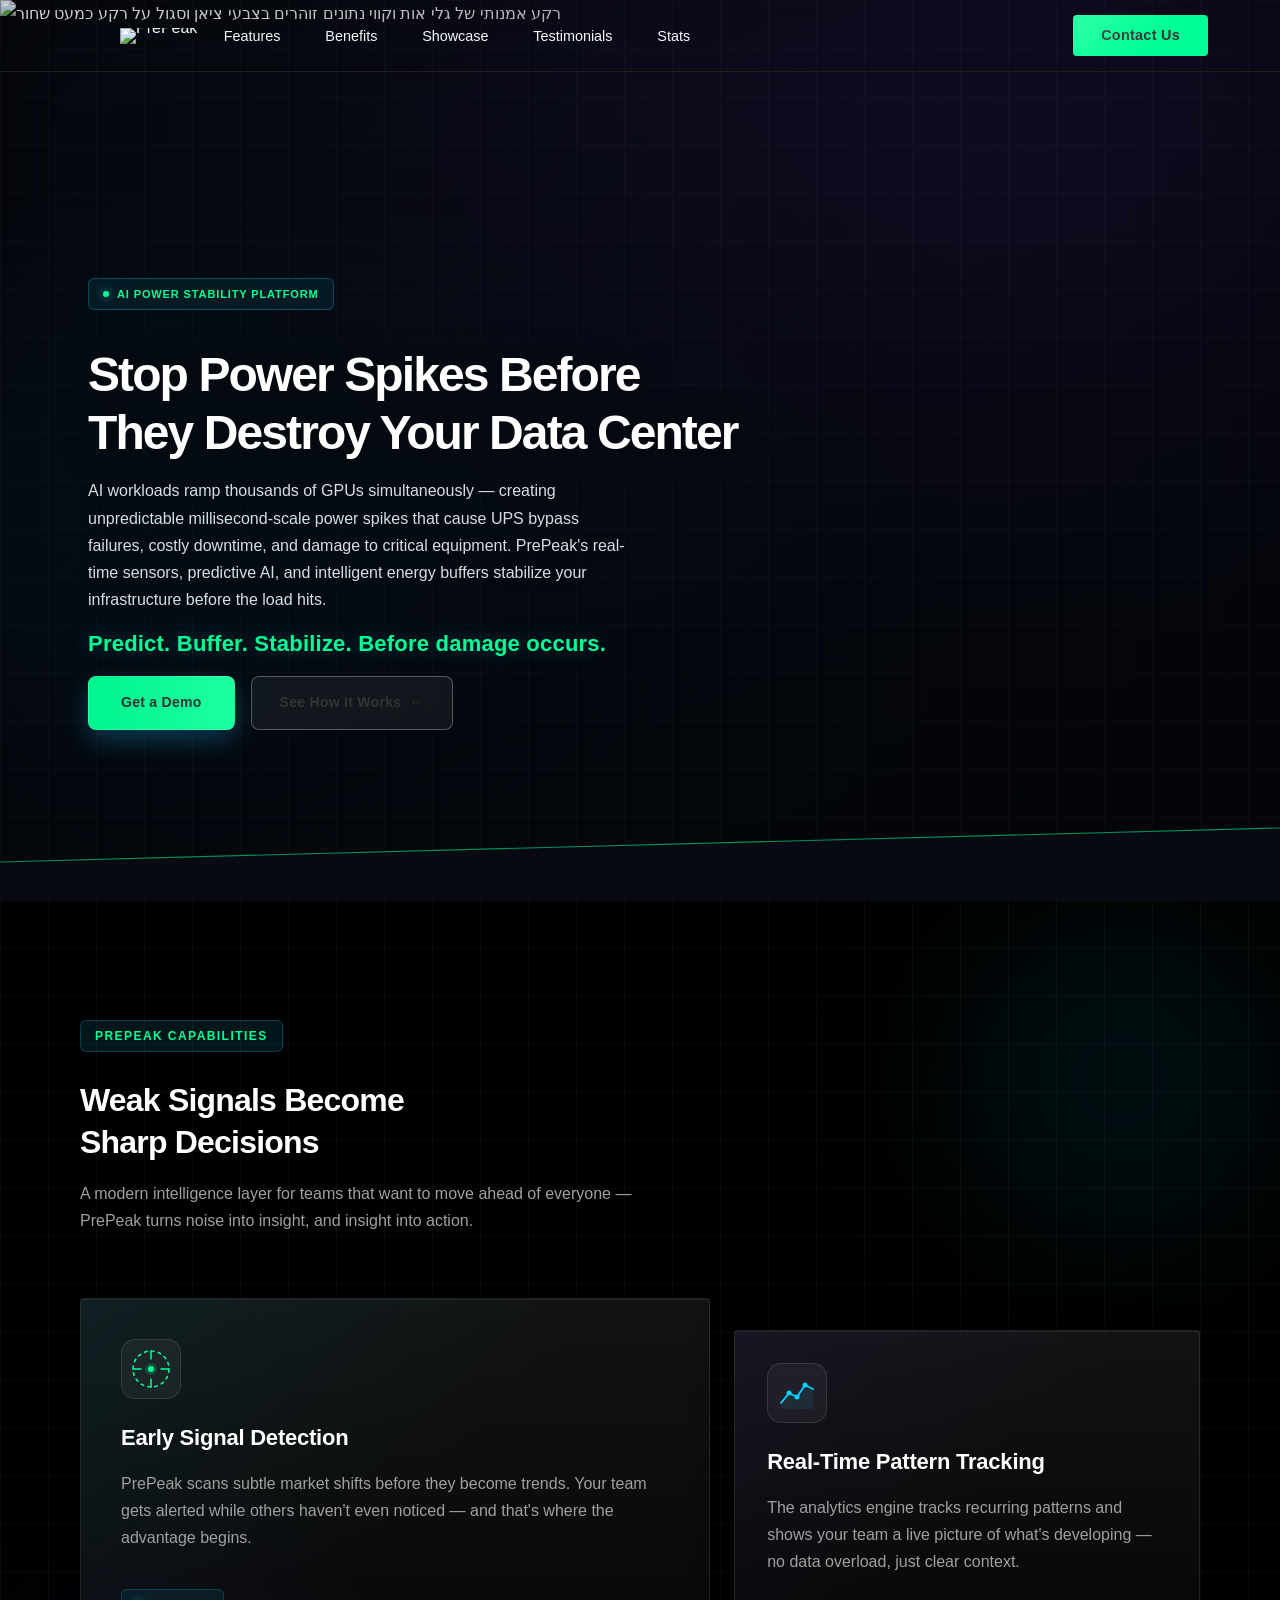
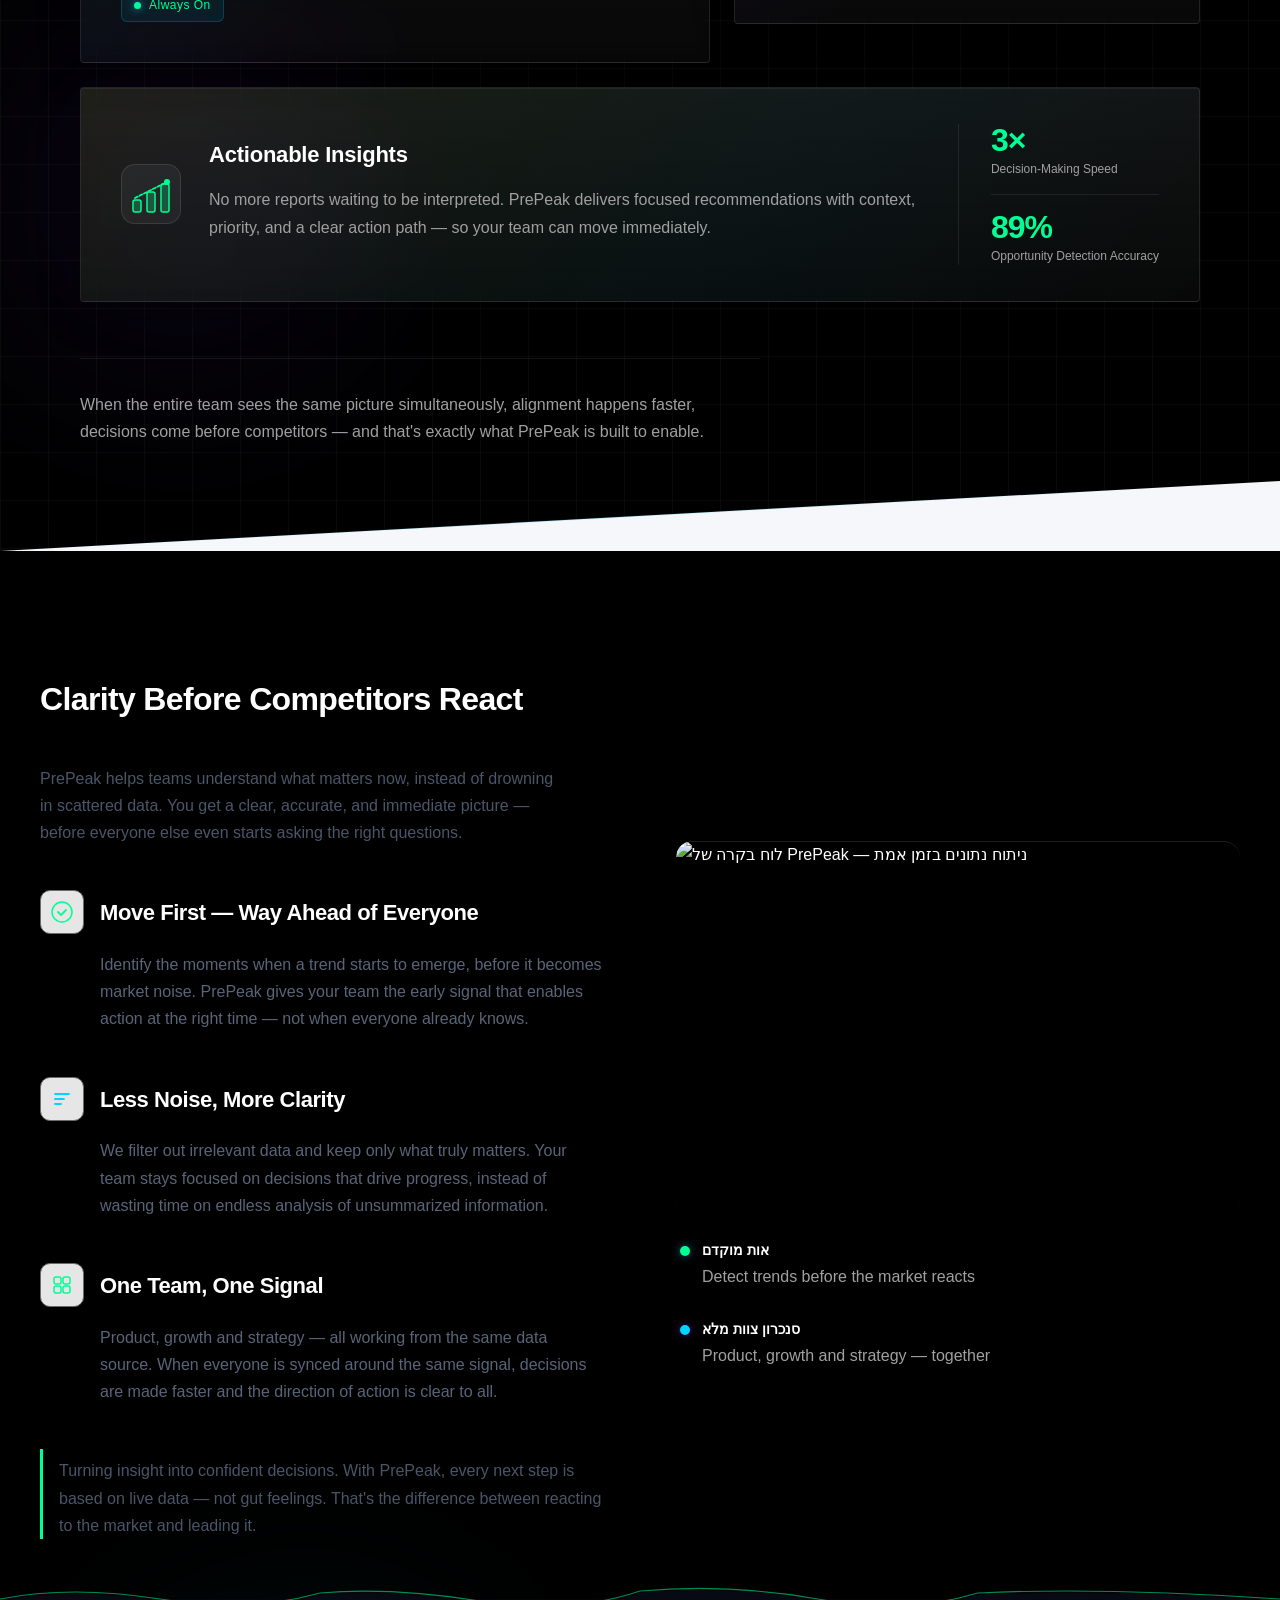
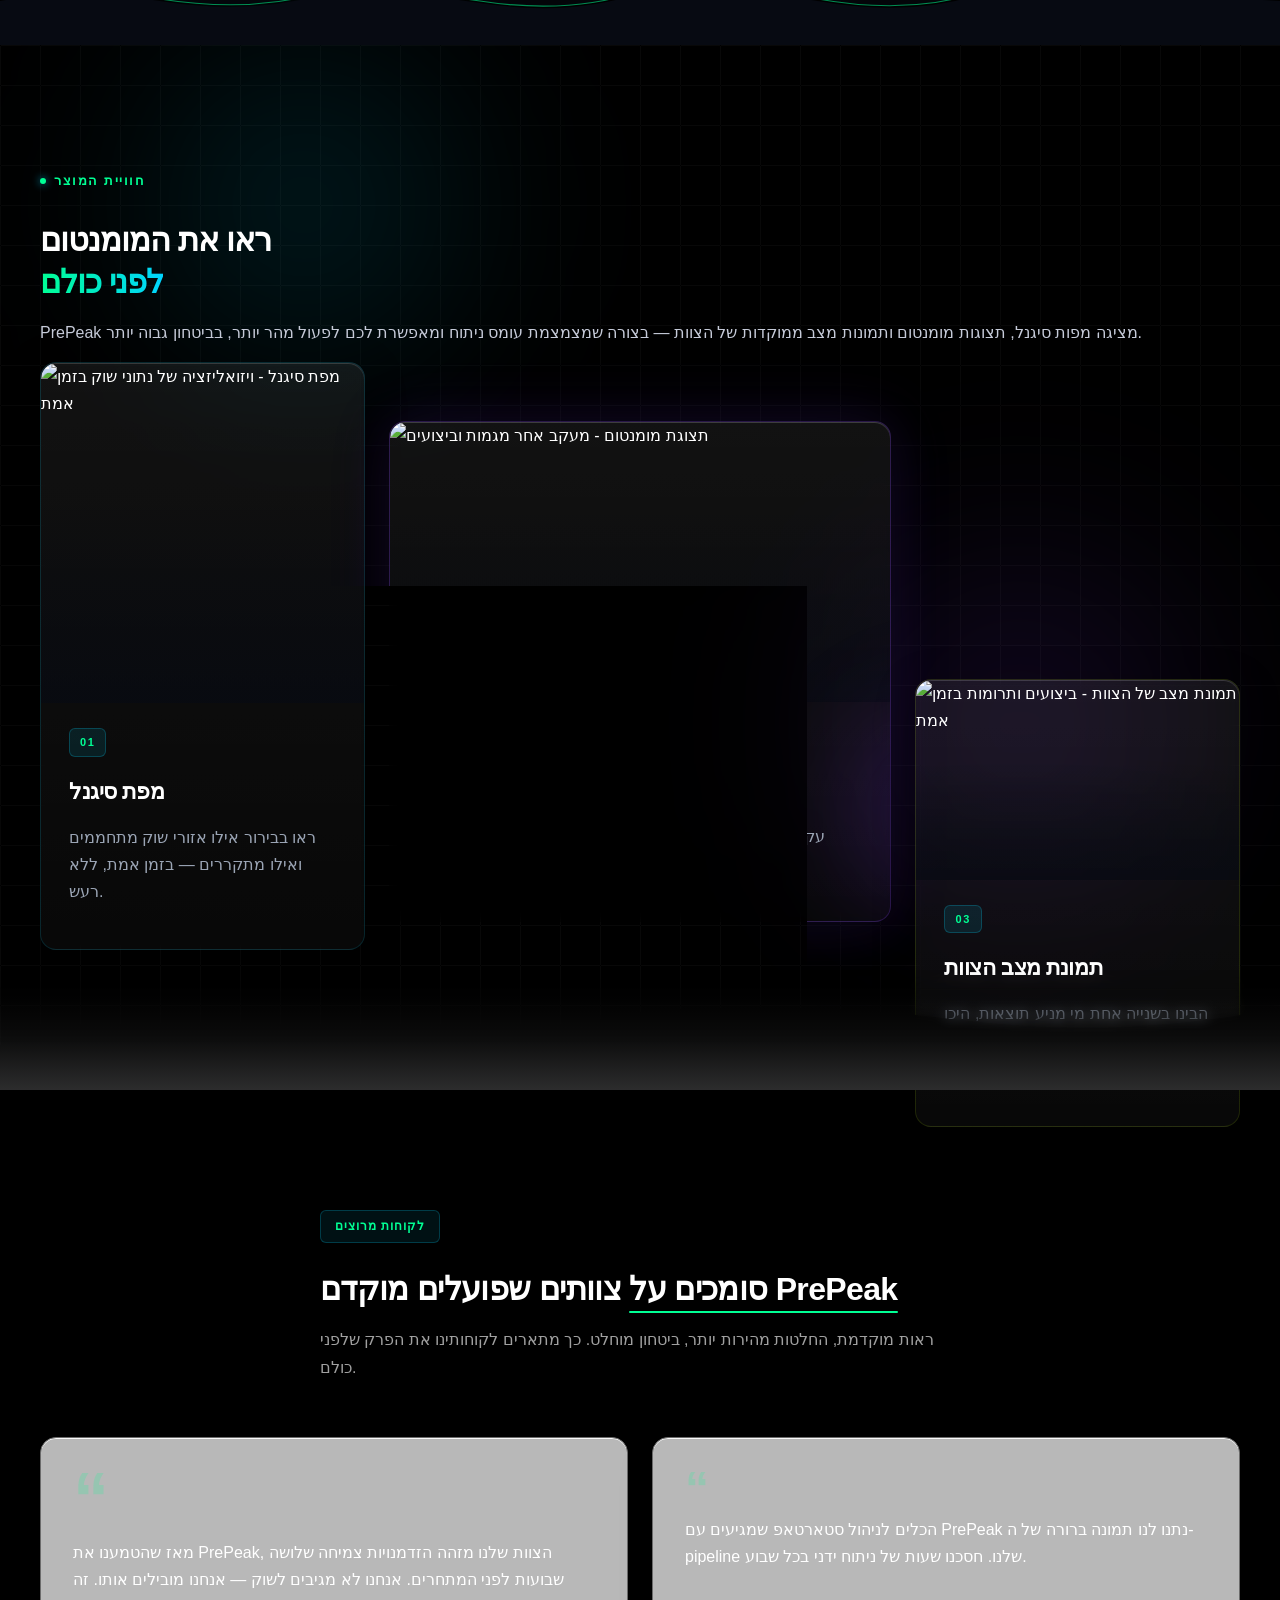
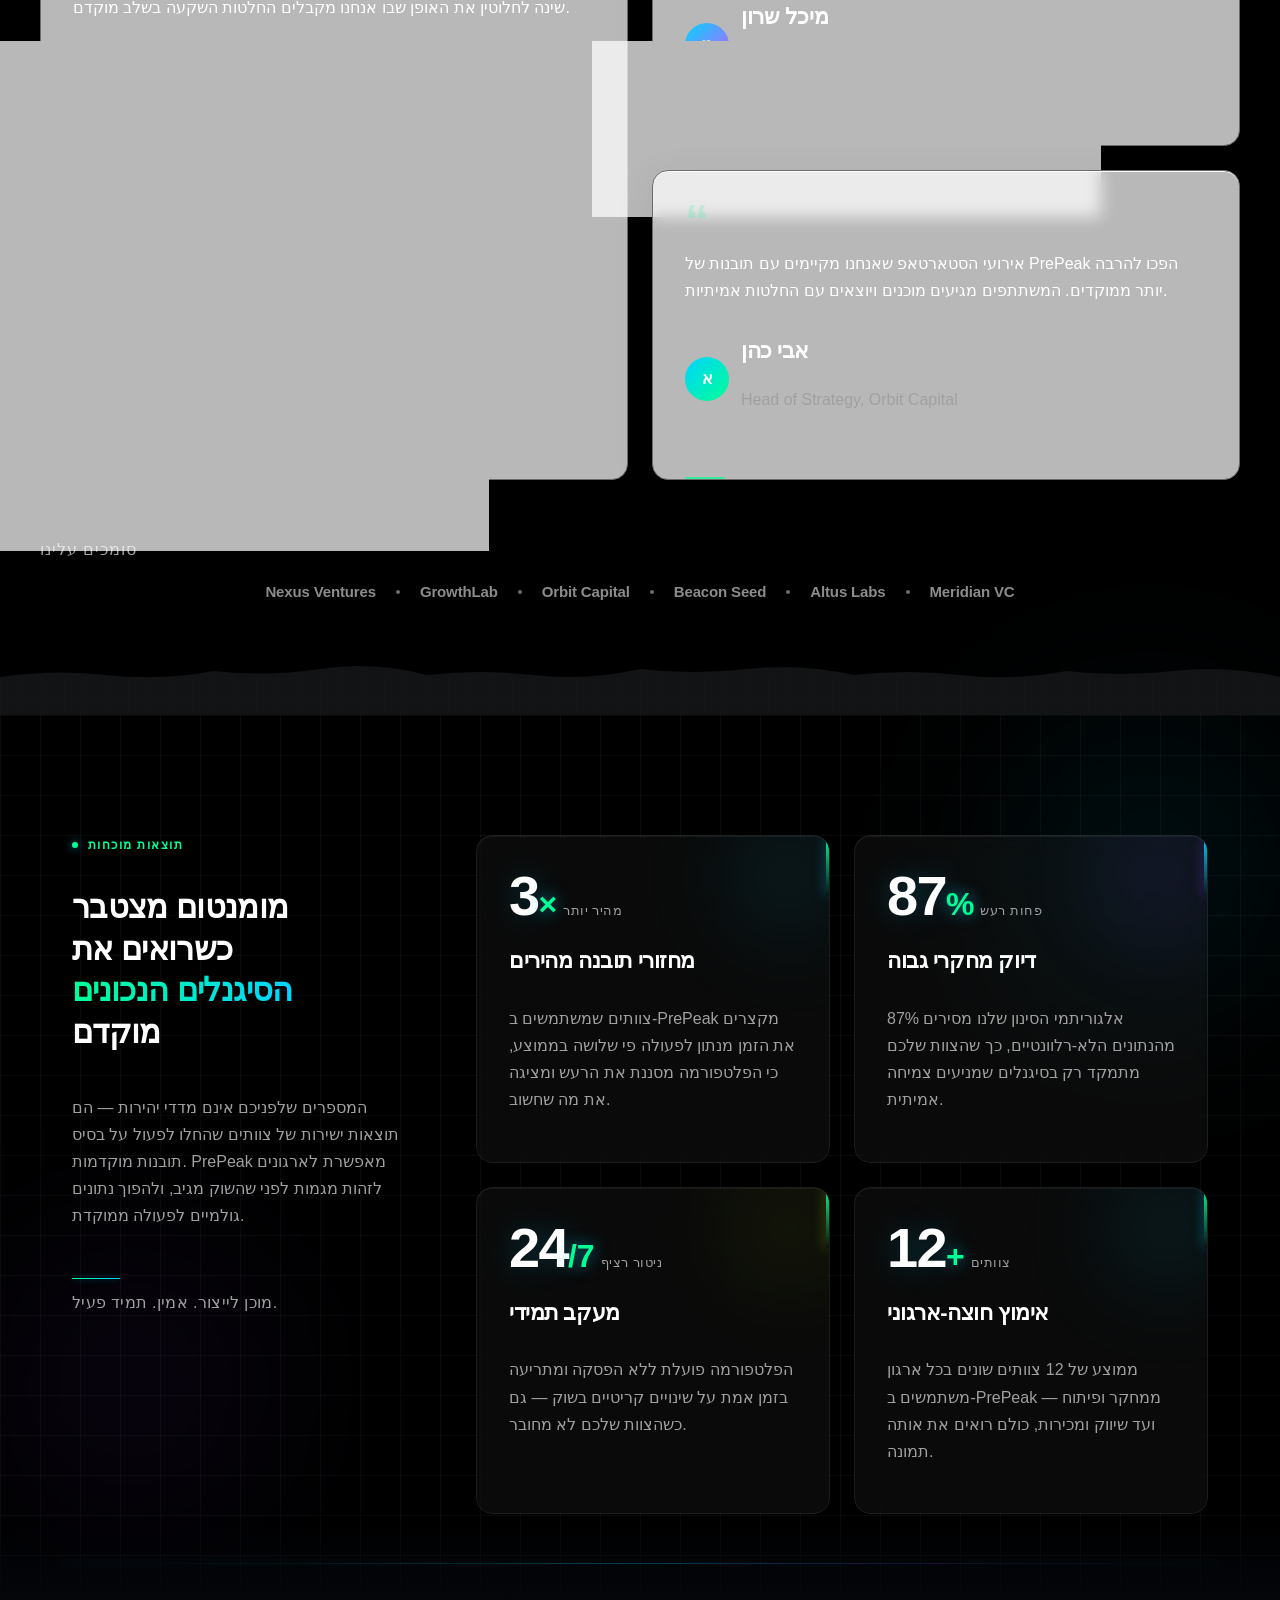
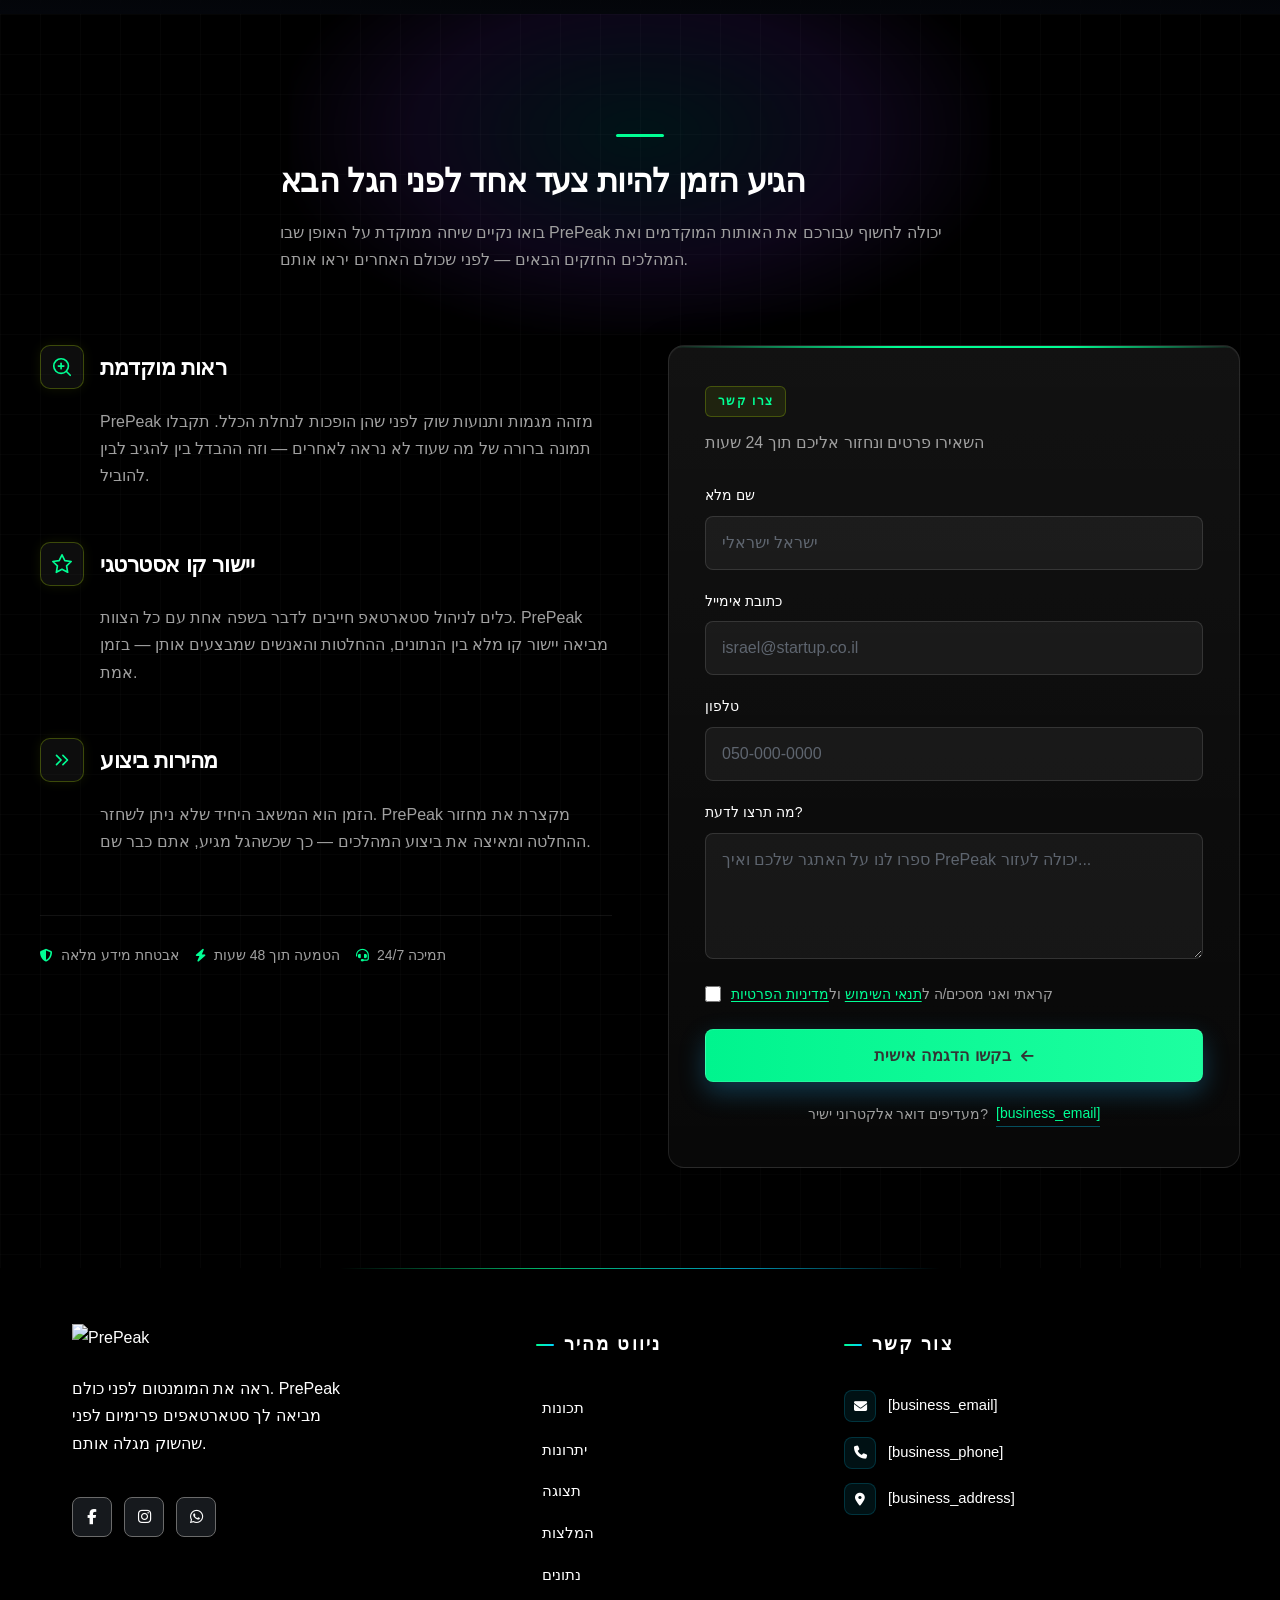
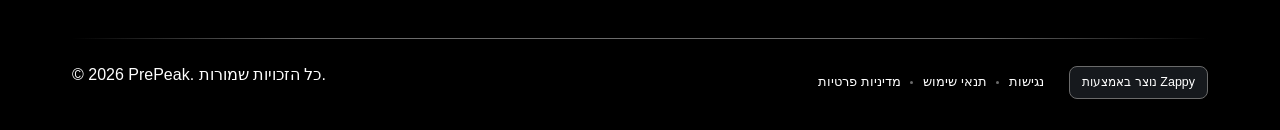
==== commit 5bbfbe9c: "Background sync: Progressive GitHub Sync" ====
--- a/index.html
+++ b/index.html
@@ -802,24 +802,24 @@
       <!-- Label badge -->
       <div class="index-hero-badge">
         <span class="index-hero-badge-dot" aria-hidden="true"></span>
-        <span>PrePeak Early Intelligence Platform</span>
+        <span>AI Power Stability Platform</span>
       </div>
 
       <!-- H1 headline -->
-      <h1 class="index-hero-h1">See the
-        Momentum
-        Before Everyone
-        Else Does</h1>
+      <h1 class="index-hero-h1">Stop Power Spikes
+        Before They
+        Destroy Your
+        Data Center</h1>
 
       <!-- Supporting paragraph -->
-      <p class="index-hero-body">PrePeak empowers modern teams to identify early patterns, cut through the noise, and act while competitors are still reacting. Analytical sharpness. Execution speed. Real advantage.</p>
+      <p class="index-hero-body">AI workloads ramp thousands of GPUs simultaneously — creating unpredictable millisecond-scale power spikes that cause UPS bypass failures, costly downtime, and damage to critical equipment. PrePeak's real-time sensors, predictive AI, and intelligent energy buffers stabilize your infrastructure before the load hits.</p>
 
       <!-- H3 reinforcement line -->
-      <h3 class="index-hero-h3">Speed. Clarity. Confidence to move first.</h3>
+      <h3 class="index-hero-h3">Predict. Buffer. Stabilize. Before damage occurs.</h3>
 
       <!-- CTA buttons -->
       <div class="index-hero-ctas">
-        <a href="#contact" class="index-hero-btn-primary">Request a Demo</a>
+        <a href="#contact" class="index-hero-btn-primary">Get a Demo</a>
         <a href="#features" class="index-hero-btn-secondary">See How It Works <span aria-hidden="true">←</span></a>
       </div>
 
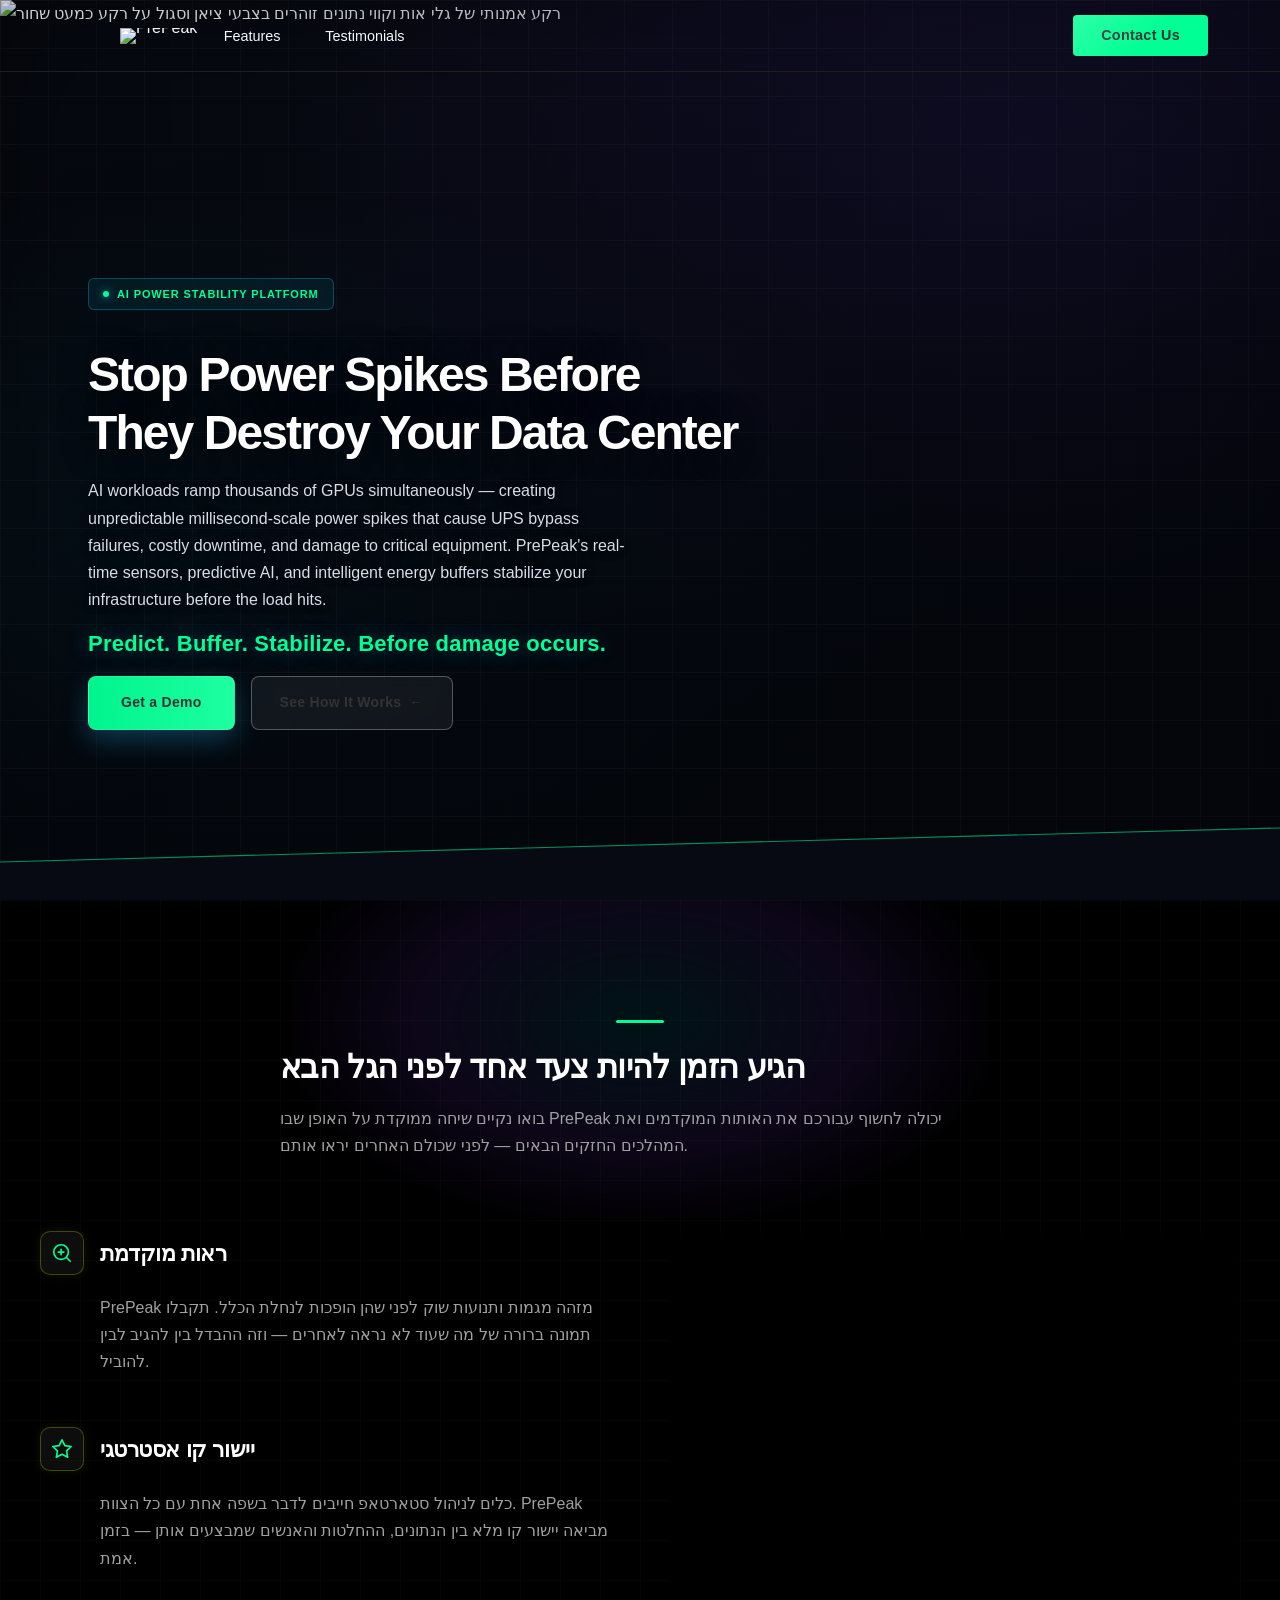
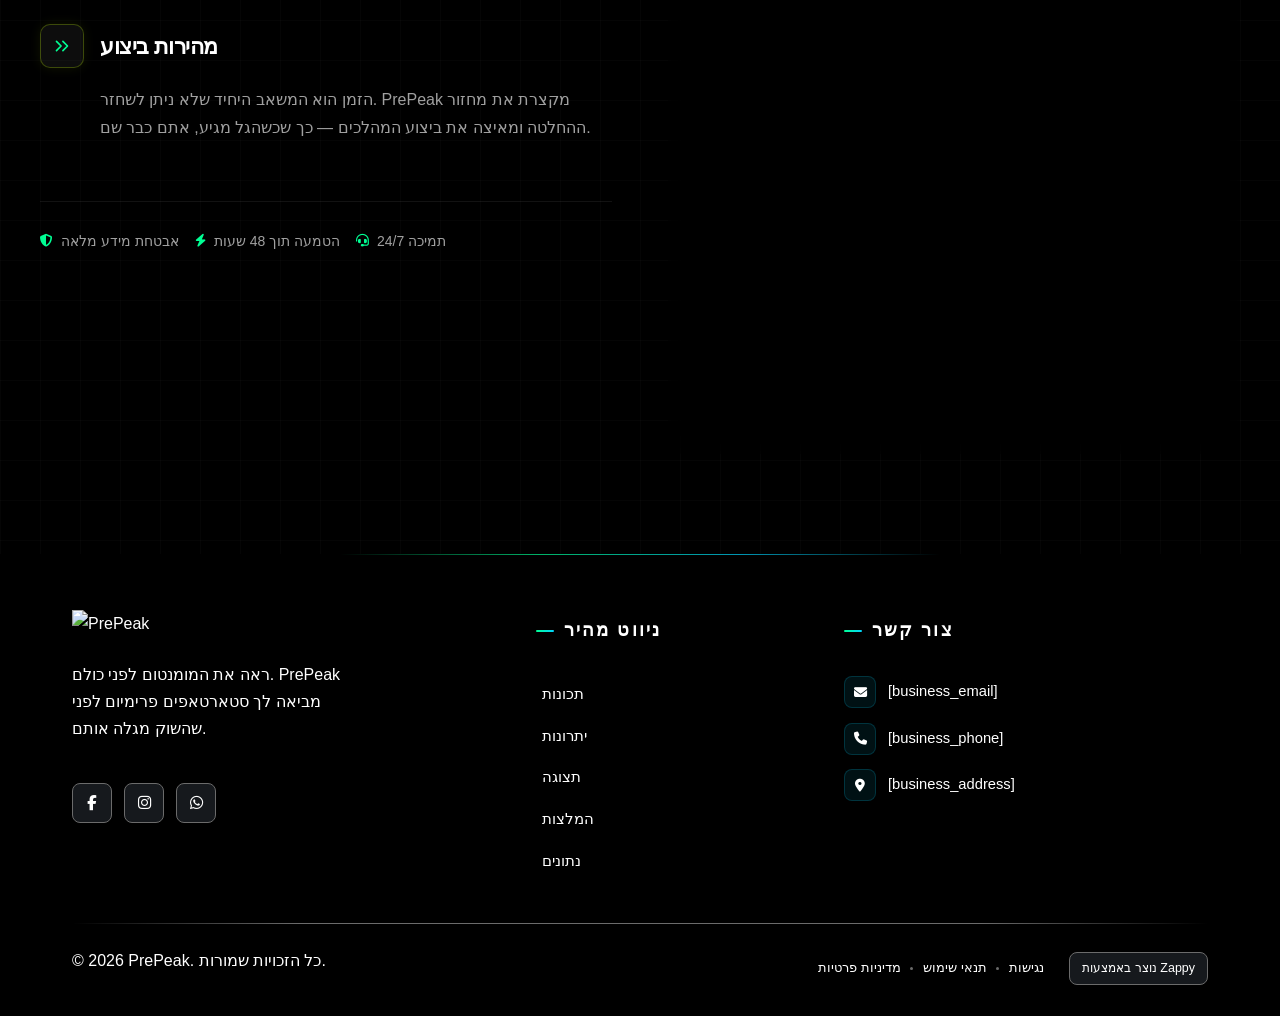
==== commit 5028704f: "Background sync: Progressive GitHub Sync" ====
--- a/index.html
+++ b/index.html
@@ -344,7 +344,7 @@
       <a href="/" class="logo-link">
         <img src="/assets/prepeak-general-logo.webp" alt="PrePeak" class="logo">
       </a>
-    </div><ul class="nav-menu" id="navMenu"><li><a href="#features">Features</a></li><li><a href="#benefits">Benefits</a></li><li><a href="#showcase">Showcase</a></li><li><a href="#testimonials">Testimonials</a></li><li><a href="#stats">Stats</a></li></ul></div>
+    </div><ul class="nav-menu" id="navMenu"><li><a href="#features">Features</a></li><li><a href="#testimonials">Testimonials</a></li></ul></div>
 
     
 
@@ -838,498 +838,15 @@
 
 </section>
 
-<section class="index-features-section" data-layout-spec="בית-features" dir="ltr">
-  <!-- Grid texture overlay -->
-  <div class="index-features-texture" aria-hidden="true"></div>
-
-  <!-- Ambient glow orbs -->
-  <div class="index-features-glow index-features-glow--cyan" aria-hidden="true"></div>
-  <div class="index-features-glow index-features-glow--violet" aria-hidden="true"></div>
-
-  <div class="index-features-container">
-
-    <!-- Title block aligned to START (right in RTL) -->
-    <div class="index-features-header">
-      <span class="index-features-eyebrow">PrePeak Capabilities</span>
-      <h2 class="index-features-title">Weak Signals Become<br>Sharp Decisions</h2>
-      <p class="index-features-subtitle">A modern intelligence layer for teams that want to move ahead of everyone — PrePeak turns noise into insight, and insight into action.</p>
-    </div>
-
-    <!-- Staggered three-card grid -->
-    <div class="index-features-grid">
-
-      <!-- Card 1: Large — top START (right) -->
-      <article class="index-features-card index-features-card--large">
-        <div class="index-features-card-icon-wrap">
-          <svg class="index-features-card-icon" data-element-type="icon" data-icon-type="svg" width="40" height="40" viewBox="0 0 40 40" fill="none" xmlns="http://www.w3.org/2000/svg" aria-hidden="true">
-            <circle cx="20" cy="20" r="18" stroke="var(--primary)" stroke-width="1.5" stroke-dasharray="4 3"></circle>
-            <circle cx="20" cy="20" r="6" fill="var(--primary)" fill-opacity="0.18"></circle>
-            <circle cx="20" cy="20" r="3" fill="var(--primary)"></circle>
-            <line x1="20" y1="2" x2="20" y2="10" stroke="var(--primary)" stroke-width="1.5" stroke-linecap="round"></line>
-            <line x1="38" y1="20" x2="30" y2="20" stroke="var(--primary)" stroke-width="1.5" stroke-linecap="round"></line>
-            <line x1="20" y1="38" x2="20" y2="30" stroke="var(--primary)" stroke-width="1.5" stroke-linecap="round"></line>
-            <line x1="2" y1="20" x2="10" y2="20" stroke="var(--primary)" stroke-width="1.5" stroke-linecap="round"></line>
-          </svg>
-        </div>
-        <div class="index-features-card-content">
-          <h3 class="index-features-card-title">Early Signal Detection</h3>
-          <p class="index-features-card-text">PrePeak scans subtle market shifts before they become trends. Your team gets alerted while others haven't even noticed — and that's where the advantage begins.</p>
-          <div class="index-features-card-badge">
-            <span class="index-features-badge-dot"></span>
-            <span>Always On</span>
-          </div>
-        </div>
-      </article>
-
-      <!-- Card 2: Medium — top END (left) -->
-      <article class="index-features-card index-features-card--medium">
-        <div class="index-features-card-icon-wrap">
-          <svg class="index-features-card-icon" data-element-type="icon" data-icon-type="svg" width="40" height="40" viewBox="0 0 40 40" fill="none" xmlns="http://www.w3.org/2000/svg" aria-hidden="true">
-            <polyline points="4,30 12,20 20,24 28,12 36,16" stroke="var(--secondary)" stroke-width="1.8" stroke-linecap="round" stroke-linejoin="round" fill="none"></polyline>
-            <circle cx="12" cy="20" r="2.5" fill="var(--secondary)"></circle>
-            <circle cx="20" cy="24" r="2.5" fill="var(--secondary)"></circle>
-            <circle cx="28" cy="12" r="2.5" fill="var(--secondary)"></circle>
-            <path d="M4,30 L12,20 L20,24 L28,12 L36,16 L36,36 L4,36 Z" fill="var(--secondary)" fill-opacity="0.08"></path>
-          </svg>
-        </div>
-        <div class="index-features-card-content">
-          <h3 class="index-features-card-title">Real-Time Pattern Tracking</h3>
-          <p class="index-features-card-text">The analytics engine tracks recurring patterns and shows your team a live picture of what's developing — no data overload, just clear context.</p>
-        </div>
-      </article>
-
-      <!-- Card 3: Wide — spanning lower row -->
-      <article class="index-features-card index-features-card--wide">
-        <div class="index-features-card-wide-inner">
-          <div class="index-features-card-icon-wrap index-features-card-icon-wrap--wide">
-            <svg class="index-features-card-icon" data-element-type="icon" data-icon-type="svg" width="44" height="44" viewBox="0 0 44 44" fill="none" xmlns="http://www.w3.org/2000/svg" aria-hidden="true">
-              <rect x="4" y="28" width="8" height="12" rx="2" fill="var(--accent)" fill-opacity="0.22" stroke="var(--accent)" stroke-width="1.5"></rect>
-              <rect x="18" y="20" width="8" height="20" rx="2" fill="var(--accent)" fill-opacity="0.22" stroke="var(--accent)" stroke-width="1.5"></rect>
-              <rect x="32" y="12" width="8" height="28" rx="2" fill="var(--accent)" fill-opacity="0.22" stroke="var(--accent)" stroke-width="1.5"></rect>
-              <path d="M6 26 L22 18 L38 10" stroke="var(--accent)" stroke-width="1.8" stroke-linecap="round" stroke-dasharray="3 2"></path>
-              <circle cx="38" cy="10" r="3" fill="var(--accent)"></circle>
-            </svg>
-          </div>
-          <div class="index-features-card-content">
-            <h3 class="index-features-card-title">Actionable Insights</h3>
-            <p class="index-features-card-text">No more reports waiting to be interpreted. PrePeak delivers focused recommendations with context, priority, and a clear action path — so your team can move immediately.</p>
-          </div>
-          <div class="index-features-card-wide-stat">
-            <div class="index-features-stat-block">
-              <span class="index-features-stat-number">3×</span>
-              <span class="index-features-stat-label">Decision-Making Speed</span>
-            </div>
-            <div class="index-features-stat-divider" aria-hidden="true"></div>
-            <div class="index-features-stat-block">
-              <span class="index-features-stat-number">89%</span>
-              <span class="index-features-stat-label">Opportunity Detection Accuracy</span>
-            </div>
-          </div>
-        </div>
-      </article>
-
-    </div>
-
-    <!-- Closing paragraph -->
-    <p class="index-features-closing">When the entire team sees the same picture simultaneously, alignment happens faster, decisions come before competitors — and that's exactly what PrePeak is built to enable.</p>
-
-  </div>
-
-  <!-- Bottom diagonal divider -->
-  <div class="index-features-divider-wrapper">
-    <svg data-no-icon-edit="true" aria-hidden="true" viewBox="0 0 1440 90" preserveAspectRatio="none" xmlns="http://www.w3.org/2000/svg">
-      <defs>
-        <linearGradient id="diag-edge-glow" x1="0" y1="0" x2="1" y2="0">
-          <stop offset="0%" stop-color="var(--bg-light)" stop-opacity="1"></stop>
-          <stop offset="50%" stop-color="var(--bg-light)" stop-opacity="1"></stop>
-          <stop offset="100%" stop-color="var(--bg-light)" stop-opacity="1"></stop>
-        </linearGradient>
-        <linearGradient id="cyan-edge" x1="0" y1="0" x2="1" y2="0">
-          <stop offset="0%" stop-color="rgba(0,212,255,0)"></stop>
-          <stop offset="40%" stop-color="rgba(0,212,255,0.18)"></stop>
-          <stop offset="100%" stop-color="rgba(0,212,255,0)"></stop>
-        </linearGradient>
-      </defs>
-      <!-- Diagonal fill: dark lifts from END (left in RTL) toward START -->
-      <path d="M0,90 L0,90 L1440,20 L1440,90 Z" fill="#F5F7FA"></path>
-      <!-- Cyan edge glow line along the diagonal -->
-      <path d="M0,90 L1440,20" stroke="url(#cyan-edge)" stroke-width="1.2" fill="#F5F7FA"></path>
-    </svg>
-  </div>
-
-</section>
-
-<section id="benefits" class="index-benefits-section" data-layout-spec="בית-benefits" dir="ltr">
-  <div class="index-benefits-container">
-    <div class="index-benefits-grid">
-
-      <!-- START (RIGHT) COLUMN: Copy -->
-      <div class="index-benefits-copy">
-        <h2 class="index-benefits-heading">Clarity Before Competitors React</h2>
-        <p class="index-benefits-intro">PrePeak helps teams understand what matters now, instead of drowning in scattered data. You get a clear, accurate, and immediate picture — before everyone else even starts asking the right questions.</p>
-
-        <div class="index-benefits-blocks">
-
-          <div class="index-benefits-block">
-            <div class="index-benefits-block-icon">
-              <svg width="22" height="22" viewBox="0 0 22 22" fill="none" xmlns="http://www.w3.org/2000/svg" data-element-type="icon" data-icon-type="svg" aria-hidden="true">
-                <circle cx="11" cy="11" r="10" stroke="var(--primary)" stroke-width="1.5"></circle>
-                <path d="M7 11l3 3 5-5" stroke="var(--primary)" stroke-width="1.8" stroke-linecap="round" stroke-linejoin="round"></path>
-              </svg>
-            </div>
-            <div class="index-benefits-block-content">
-              <h3>Move First — Way Ahead of Everyone</h3>
-              <p>Identify the moments when a trend starts to emerge, before it becomes market noise. PrePeak gives your team the early signal that enables action at the right time — not when everyone already knows.</p>
-            </div>
-          </div>
-
-          <div class="index-benefits-block">
-            <div class="index-benefits-block-icon">
-              <svg width="22" height="22" viewBox="0 0 22 22" fill="none" xmlns="http://www.w3.org/2000/svg" data-element-type="icon" data-icon-type="svg" aria-hidden="true">
-                <path d="M4 6h14M4 11h9M4 16h6" stroke="var(--secondary)" stroke-width="1.8" stroke-linecap="round"></path>
-              </svg>
-            </div>
-            <div class="index-benefits-block-content">
-              <h3>Less Noise, More Clarity</h3>
-              <p>We filter out irrelevant data and keep only what truly matters. Your team stays focused on decisions that drive progress, instead of wasting time on endless analysis of unsummarized information.</p>
-            </div>
-          </div>
-
-          <div class="index-benefits-block">
-            <div class="index-benefits-block-icon">
-              <svg width="22" height="22" viewBox="0 0 22 22" fill="none" xmlns="http://www.w3.org/2000/svg" data-element-type="icon" data-icon-type="svg" aria-hidden="true">
-                <rect x="3" y="3" width="7" height="7" rx="2" stroke="var(--accent)" stroke-width="1.5"></rect>
-                <rect x="12" y="3" width="7" height="7" rx="2" stroke="var(--accent)" stroke-width="1.5"></rect>
-                <rect x="3" y="12" width="7" height="7" rx="2" stroke="var(--accent)" stroke-width="1.5"></rect>
-                <rect x="12" y="12" width="7" height="7" rx="2" stroke="var(--accent)" stroke-width="1.5"></rect>
-              </svg>
-            </div>
-            <div class="index-benefits-block-content">
-              <h3>One Team, One Signal</h3>
-              <p>Product, growth and strategy — all working from the same data source. When everyone is synced around the same signal, decisions are made faster and the direction of action is clear to all.</p>
-            </div>
-          </div>
-
-        </div>
-
-        <p class="index-benefits-closing">Turning insight into confident decisions. With PrePeak, every next step is based on live data — not gut feelings. That's the difference between reacting to the market and leading it.</p>
-      </div>
-
-      <!-- END (LEFT) COLUMN: Visual -->
-      <div class="index-benefits-visual">
-        <div class="index-benefits-image-frame">
-          <div class="index-benefits-image-accent-line index-benefits-accent-cyan" aria-hidden="true"></div>
-          <div class="index-benefits-image-accent-line index-benefits-accent-violet" aria-hidden="true"></div>
-          <img data-placeholder="index-benefits-image-1" data-context="A polished SaaS analytics dashboard UI crop showing clean data visualizations, line charts trending upward, metric cards with glowing cyan and violet accents, glass-panel overlays, and sharp typography. The interface should feel premium and modern with dark navy background and luminous data highlights. Glass reflections visible on chart panels. Realistic product screenshot style for a tech startup called PrePeak." width="600" height="400" src="/assets/site-index-benefits-image-1.webp" alt="לוח בקרה של PrePeak — ניתוח נתונים בזמן אמת" class="index-benefits-img">
-        </div>
-
-        <div class="index-benefits-callouts">
-          <div class="index-benefits-callout">
-            <span class="index-benefits-callout-dot index-benefits-callout-dot--cyan"></span>
-            <div>
-              <strong>אות מוקדם</strong>
-              <p>Detect trends before the market reacts</p>
-            </div>
-          </div>
-          <div class="index-benefits-callout">
-            <span class="index-benefits-callout-dot index-benefits-callout-dot--violet"></span>
-            <div>
-              <strong>סנכרון צוות מלא</strong>
-              <p>Product, growth and strategy — together</p>
-            </div>
-          </div>
-        </div>
-      </div>
-
-    </div>
-  </div>
-
-  <!-- Bottom wave divider transitioning to dark section -->
-  <div class="index-benefits-divider-wrapper">
-    <svg data-no-icon-edit="true" aria-hidden="true" viewBox="0 0 1440 90" preserveAspectRatio="none" xmlns="http://www.w3.org/2000/svg">
-      <!-- Acid lime pulse line along the wave crest -->
-      <path d="M0,44 Q80,30 180,44 T360,38 Q440,32 540,46 T720,36 Q820,28 920,44 T1100,38 Q1240,32 1440,44" fill="#070A12" stroke="#00FF94" stroke-width="1.2" opacity="0.55"></path>
-      <!-- Dark fill from wave crest to bottom -->
-      <path d="M0,90 L0,46 Q80,32 180,46 T360,40 Q440,34 540,48 T720,38 Q820,30 920,46 T1100,40 Q1240,34 1440,46 L1440,90 Z" fill="#070A12"></path>
-    </svg>
-  </div>
-</section>
-
-<section id="showcase" class="index-showcase-section" data-layout-spec="בית-showcase" dir="ltr">
-  <!-- Background texture overlay -->
-  <div class="showcase-bg-texture" aria-hidden="true"></div>
-  <!-- Ambient glow orbs -->
-  <div class="showcase-glow-orb showcase-glow-orb--cyan" aria-hidden="true"></div>
-  <div class="showcase-glow-orb showcase-glow-orb--violet" aria-hidden="true"></div>
-
-  <div class="showcase-container">
-    <!-- Header block -->
-    <header class="showcase-header">
-      <div class="showcase-eyebrow">
-        <span class="showcase-eyebrow-dot"></span>
-        <span>חוויית המוצר</span>
-      </div>
-      <h2 class="showcase-title">ראו את המומנטום<br><span class="showcase-title-accent">לפני כולם</span></h2>
-      <p class="showcase-subtitle">PrePeak מציגה מפות סיגנל, תצוגות מומנטום ותמונות מצב ממוקדות של הצוות — בצורה שמצמצמת עומס ניתוח ומאפשרת לכם לפעול מהר יותר, בביטחון גבוה יותר.</p>
-    </header>
-
-    <!-- Three-panel product composition -->
-    <div class="showcase-panels">
-
-      <!-- Panel 1: Tall start panel (signal map) -->
-      <article class="showcase-panel showcase-panel--tall">
-        <div class="panel-inner">
-          <div class="panel-image-wrap">
-            <img data-placeholder="index-showcase-image-1" data-context="Dark premium UI dashboard screen showing an interactive signal map with glowing cyan network nodes, thin violet connection lines, and gradient heat zones on a near-black graphite background. Data points pulse with soft luminous glow. Modern startup analytics interface, cinematic and premium." width="400" height="580" src="/assets/site-index-showcase-image-1.webp" alt="מפת סיגנל - ויזואליזציה של נתוני שוק בזמן אמת">
-            <div class="panel-image-overlay" aria-hidden="true"></div>
-          </div>
-          <div class="panel-content">
-            <div class="panel-tag">01</div>
-            <h3 class="panel-title">מפת סיגנל</h3>
-            <p class="panel-desc">ראו בבירור אילו אזורי שוק מתחממים ואילו מתקררים — בזמן אמת, ללא רעש.</p>
-          </div>
-        </div>
-      </article>
-
-      <!-- Panel 2: Wide primary center panel (momentum view) — elevated -->
-      <article class="showcase-panel showcase-panel--primary">
-        <div class="panel-inner panel-inner--elevated">
-          <div class="panel-image-wrap">
-            <img data-placeholder="index-showcase-image-2" data-context="Premium dark UI dashboard showing a momentum view with smooth glowing area charts, thin cyan trend lines, and violet accent highlights on a deep graphite background. Multiple KPI metrics displayed with sharp typography. Cinematic startup analytics product screenshot, high contrast and luminous." width="600" height="420" src="/assets/site-index-showcase-image-2.webp" alt="תצוגת מומנטום - מעקב אחר מגמות וביצועים">
-            <div class="panel-image-overlay panel-image-overlay--primary" aria-hidden="true"></div>
-          </div>
-          <div class="panel-content">
-            <div class="panel-tag panel-tag--primary">02</div>
-            <h3 class="panel-title">תצוגת מומנטום</h3>
-            <p class="panel-desc">עקבו אחר המגמות הקריטיות שמניעות את הצמיחה — גרפים חיים, ניתוח חד, החלטות מהירות.</p>
-          </div>
-          <!-- Glow accent behind primary panel -->
-          <div class="panel-glow-accent" aria-hidden="true"></div>
-        </div>
-      </article>
-
-      <!-- Panel 3: Compact end panel peeking upward (team snapshot) -->
-      <article class="showcase-panel showcase-panel--peek">
-        <div class="panel-inner">
-          <div class="panel-image-wrap">
-            <img data-placeholder="index-showcase-image-3" data-context="Dark premium UI showing a focused team snapshot dashboard with avatar cards, performance rings, activity sparklines, and contribution heatmaps. Cyan and violet accents on near-black background. Clean modern startup team analytics interface, cinematic and minimal." width="380" height="300" src="/assets/site-index-showcase-image-3.webp" alt="תמונת מצב של הצוות - ביצועים ותרומות בזמן אמת">
-            <div class="panel-image-overlay" aria-hidden="true"></div>
-          </div>
-          <div class="panel-content">
-            <div class="panel-tag">03</div>
-            <h3 class="panel-title">תמונת מצב הצוות</h3>
-            <p class="panel-desc">הבינו בשנייה אחת מי מניע תוצאות, היכן נמצאים הצווארי בקבוק, ומה צריך את תשומת הלב שלכם.</p>
-          </div>
-        </div>
-      </article>
-
-    </div>
-    <!-- End panels -->
-  </div>
-
-  <!-- Bottom divider: angled clip-path blur band -->
-  <div class="showcase-divider-wrapper" aria-hidden="true">
-    <div class="showcase-divider-blur"></div>
-    <svg data-no-icon-edit="true" aria-hidden="true" viewBox="0 0 1440 100" preserveAspectRatio="none" xmlns="http://www.w3.org/2000/svg">
-      <path d="M0,100 L0,55 Q180,20 360,38 T720,22 Q900,10 1080,30 T1440,18 L1440,100 Z" fill="var(--bg-light)"></path>
-    </svg>
-  </div>
-</section>
-
-<section class="index-testimonials-section" data-layout-spec="בית-testimonials" dir="ltr">
-  <div class="index-testimonials-container">
-
-    <!-- Header Block -->
-    <div class="index-testimonials-header">
-      <span class="index-testimonials-badge">לקוחות מרוצים</span>
-      <h2 class="index-testimonials-title">צוותים שפועלים מוקדם <span class="index-testimonials-accent">סומכים על PrePeak</span></h2>
-      <p class="index-testimonials-subtitle">ראות מוקדמת, החלטות מהירות יותר, ביטחון מוחלט. כך מתארים לקוחותינו את הפרק שלפני כולם.</p>
-    </div>
-
-    <!-- Testimonials Grid -->
-    <div class="index-testimonials-grid">
-
-      <!-- Featured Card -->
-      <article class="index-testimonials-card index-testimonials-card--featured">
-        <div class="index-testimonials-quote-mark" aria-hidden="true">“</div>
-        <blockquote class="index-testimonials-quote">
-          <p>מאז שהטמענו את PrePeak, הצוות שלנו מזהה הזדמנויות צמיחה שלושה שבועות לפני המתחרים. אנחנו לא מגיבים לשוק — אנחנו מובילים אותו. זה שינה לחלוטין את האופן שבו אנחנו מקבלים החלטות השקעה בשלב מוקדם.</p>
-        </blockquote>
-        <footer class="index-testimonials-author">
-          <div class="index-testimonials-avatar">
-            <span>ד</span>
-          </div>
-          <div class="index-testimonials-author-info">
-            <h3 class="index-testimonials-author-name">דניאל לוי</h3>
-            <p class="index-testimonials-author-role">מנכ"ל ושותף מייסד, Nexus Ventures</p>
-          </div>
-        </footer>
-        <div class="index-testimonials-cyan-line" aria-hidden="true"></div>
-      </article>
-
-      <!-- Stack of two smaller cards -->
-      <div class="index-testimonials-stack">
-
-        <article class="index-testimonials-card index-testimonials-card--small">
-          <div class="index-testimonials-quote-mark index-testimonials-quote-mark--small" aria-hidden="true">“</div>
-          <blockquote class="index-testimonials-quote">
-            <p>הכלים לניהול סטארטאפ שמגיעים עם PrePeak נתנו לנו תמונה ברורה של ה-pipeline שלנו. חסכנו שעות של ניתוח ידני בכל שבוע.</p>
-          </blockquote>
-          <footer class="index-testimonials-author">
-            <div class="index-testimonials-avatar index-testimonials-avatar--secondary">
-              <span>מ</span>
-            </div>
-            <div class="index-testimonials-author-info">
-              <h3 class="index-testimonials-author-name">מיכל שרון</h3>
-              <p class="index-testimonials-author-role">VP Product, GrowthLab</p>
-            </div>
-          </footer>
-          <div class="index-testimonials-cyan-line" aria-hidden="true"></div>
-        </article>
-
-        <article class="index-testimonials-card index-testimonials-card--small">
-          <div class="index-testimonials-quote-mark index-testimonials-quote-mark--small" aria-hidden="true">“</div>
-          <blockquote class="index-testimonials-quote">
-            <p>אירועי הסטארטאפ שאנחנו מקיימים עם תובנות של PrePeak הפכו להרבה יותר ממוקדים. המשתתפים מגיעים מוכנים ויוצאים עם החלטות אמיתיות.</p>
-          </blockquote>
-          <footer class="index-testimonials-author">
-            <div class="index-testimonials-avatar index-testimonials-avatar--accent">
-              <span>א</span>
-            </div>
-            <div class="index-testimonials-author-info">
-              <h3 class="index-testimonials-author-name">אבי כהן</h3>
-              <p class="index-testimonials-author-role">Head of Strategy, Orbit Capital</p>
-            </div>
-          </footer>
-          <div class="index-testimonials-cyan-line" aria-hidden="true"></div>
-        </article>
-
-      </div>
-    </div>
-
-    <!-- Trust Row -->
-    <div class="index-testimonials-trust">
-      <p class="index-testimonials-trust-label">סומכים עלינו</p>
-      <div class="index-testimonials-trust-row">
-        <span class="index-testimonials-trust-name">Nexus Ventures</span>
-        <span class="index-testimonials-trust-sep" aria-hidden="true"></span>
-        <span class="index-testimonials-trust-name">GrowthLab</span>
-        <span class="index-testimonials-trust-sep" aria-hidden="true"></span>
-        <span class="index-testimonials-trust-name">Orbit Capital</span>
-        <span class="index-testimonials-trust-sep" aria-hidden="true"></span>
-        <span class="index-testimonials-trust-name">Beacon Seed</span>
-        <span class="index-testimonials-trust-sep" aria-hidden="true"></span>
-        <span class="index-testimonials-trust-name">Altus Labs</span>
-        <span class="index-testimonials-trust-sep" aria-hidden="true"></span>
-        <span class="index-testimonials-trust-name">Meridian VC</span>
-      </div>
-    </div>
-
-  </div>
-
-  <!-- Bottom Divider: torn-edge with grid noise -->
-  <div class="index-testimonials-divider-wrapper">
-    <svg data-no-icon-edit="true" aria-hidden="true" viewBox="0 0 1440 90" preserveAspectRatio="none" xmlns="http://www.w3.org/2000/svg">
-      <defs>
-        <pattern id="testi-grid-noise" x="0" y="0" width="24" height="24" patternUnits="userSpaceOnUse">
-          <path d="M24 0 L0 0 0 24" fill="#111315" stroke="rgba(255,255,255,0.03)" stroke-width="0.5"></path>
-        </pattern>
-      </defs>
-      <path d="M0,90 L0,52 Q60,44 120,50 T240,46 Q300,52 360,44 T480,50 Q540,44 600,50 T720,44 Q780,50 840,44 T960,50 Q1020,44 1080,50 T1200,46 Q1260,52 1320,46 T1440,52 L1440,90 Z" fill="#111315"></path>
-      <rect x="0" y="52" width="1440" height="38" fill="url(#testi-grid-noise)"></rect>
-    </svg>
-  </div>
-
-</section>
-
-<section id="stats" class="index-stats-section" data-layout-spec="בית-stats" dir="ltr">
-  <!-- Fine grid texture overlay -->
-  <div class="index-stats-section__grid-texture" aria-hidden="true"></div>
-
-  <!-- Ambient glow orbs -->
-  <div class="index-stats-section__glow index-stats-section__glow--cyan" aria-hidden="true"></div>
-  <div class="index-stats-section__glow index-stats-section__glow--violet" aria-hidden="true"></div>
-
-  <div class="index-stats-section__container">
-
-    <!-- Left column: Title block + bridge paragraph -->
-    <div class="index-stats-section__intro">
-      <div class="index-stats-section__label">
-        <span class="index-stats-section__label-dot"></span>
-        <span>תוצאות מוכחות</span>
-      </div>
-      <h2 class="index-stats-section__heading">מומנטום מצטבר<br>כשרואים את<br><em>הסיגנלים הנכונים</em><br>מוקדם</h2>
-      <p class="index-stats-section__bridge">המספרים שלפניכם אינם מדדי יהירות — הם תוצאות ישירות של צוותים שהחלו לפעול על בסיס תובנות מוקדמות. PrePeak מאפשרת לארגונים לזהות מגמות לפני שהשוק מגיב, ולהפוך נתונים גולמיים לפעולה ממוקדת.</p>
-      <div class="index-stats-section__reliability">
-        <div class="index-stats-section__reliability-line"></div>
-        <p class="index-stats-section__reliability-text">מוכן לייצור. אמין. תמיד פעיל.</p>
-      </div>
-    </div>
-
-    <!-- Right column: 2x2 metric tiles -->
-    <div class="index-stats-section__tiles">
-
-      <article class="index-stats-section__tile">
-        <div class="index-stats-section__tile-inner">
-          <div class="index-stats-section__tile-glow index-stats-section__tile-glow--cyan" aria-hidden="true"></div>
-          <div class="index-stats-section__tile-accent index-stats-section__tile-accent--cyan"></div>
-          <div class="index-stats-section__metric">
-            <span class="index-stats-section__number">3<em>×</em></span>
-            <span class="index-stats-section__unit">מהיר יותר</span>
-          </div>
-          <h3 class="index-stats-section__tile-title">מחזורי תובנה מהירים</h3>
-          <p class="index-stats-section__tile-desc">צוותים שמשתמשים ב-PrePeak מקצרים את הזמן מנתון לפעולה פי שלושה בממוצע, כי הפלטפורמה מסננת את הרעש ומציגה את מה שחשוב.</p>
-        </div>
-      </article>
-
-      <article class="index-stats-section__tile">
-        <div class="index-stats-section__tile-inner">
-          <div class="index-stats-section__tile-glow index-stats-section__tile-glow--violet" aria-hidden="true"></div>
-          <div class="index-stats-section__tile-accent index-stats-section__tile-accent--violet"></div>
-          <div class="index-stats-section__metric">
-            <span class="index-stats-section__number">87<em>%</em></span>
-            <span class="index-stats-section__unit">פחות רעש</span>
-          </div>
-          <h3 class="index-stats-section__tile-title">דיוק מחקרי גבוה</h3>
-          <p class="index-stats-section__tile-desc">אלגוריתמי הסינון שלנו מסירים 87% מהנתונים הלא-רלוונטיים, כך שהצוות שלכם מתמקד רק בסיגנלים שמניעים צמיחה אמיתית.</p>
-        </div>
-      </article>
-
-      <article class="index-stats-section__tile">
-        <div class="index-stats-section__tile-inner">
-          <div class="index-stats-section__tile-glow index-stats-section__tile-glow--accent" aria-hidden="true"></div>
-          <div class="index-stats-section__tile-accent index-stats-section__tile-accent--accent"></div>
-          <div class="index-stats-section__metric">
-            <span class="index-stats-section__number">24<em>/7</em></span>
-            <span class="index-stats-section__unit">ניטור רציף</span>
-          </div>
-          <h3 class="index-stats-section__tile-title">מעקב תמידי</h3>
-          <p class="index-stats-section__tile-desc">הפלטפורמה פועלת ללא הפסקה ומתריעה בזמן אמת על שינויים קריטיים בשוק — גם כשהצוות שלכם לא מחובר.</p>
-        </div>
-      </article>
-
-      <article class="index-stats-section__tile">
-        <div class="index-stats-section__tile-inner">
-          <div class="index-stats-section__tile-glow index-stats-section__tile-glow--cyan" aria-hidden="true"></div>
-          <div class="index-stats-section__tile-accent index-stats-section__tile-accent--cyan"></div>
-          <div class="index-stats-section__metric">
-            <span class="index-stats-section__number">12<em>+</em></span>
-            <span class="index-stats-section__unit">צוותים</span>
-          </div>
-          <h3 class="index-stats-section__tile-title">אימוץ חוצה-ארגוני</h3>
-          <p class="index-stats-section__tile-desc">ממוצע של 12 צוותים שונים בכל ארגון משתמשים ב-PrePeak — ממחקר ופיתוח ועד שיווק ומכירות, כולם רואים את אותה תמונה.</p>
-        </div>
-      </article>
-
-    </div>
-  </div>
-
-  <!-- Bottom divider: gradient fade with neon line -->
-  <div class="index-stats-section__divider-wrapper">
-    <div class="index-stats-section__neon-line" aria-hidden="true"></div>
-    <div class="index-stats-section__fade-out" aria-hidden="true"></div>
-  </div>
-</section>
+
+
+
+
+
+
+
+
+
 
 <section id="contact" class="index-contact-section" data-layout-spec="בית-contact" dir="ltr">
   <!-- Glow background decorative element -->
--- a/styles.css
+++ b/styles.css
@@ -6094,440 +6094,6 @@
 /* ========== END ORPHANED_ZOOM_IMG_FIX ========== */
 
 
-/* ========== GRID RESPONSIVE FIX (zappy-grid-mobile-fix) ========== */
-/* Ensures grids with explicit columns use CSS variable and are responsive on mobile */
-
-/* DESKTOP: Explicit column grids use CSS variable for grid-template-columns */
-/* The deployment process ensures --zappy-grid-cols is always set in inline styles */
-[data-zappy-explicit-columns="true"] {
-  display: grid !important;
-  grid-template-columns: var(--zappy-grid-cols, repeat(2, minmax(0, 1fr))) !important;
-}
-/* Carousel mode overrides grid display to allow flex-based track layout */
-.zappy-carousel-mode,
-[data-zappy-display-mode="carousel"] {
-  display: block !important;
-}
-
-/* ZOOM WRAPPER: Ensure overflow:hidden and position:relative for crop zoom effect */
-/* The wrapper clips the oversized image to create the zoom/crop effect */
-/* position:relative is needed so absolutely positioned images stay within the wrapper */
-[data-zappy-zoom-wrapper="true"] {
-  overflow: hidden !important;
-  position: relative !important;
-}
-
-/* Prevent inserted elements from exceeding their container width.
-   max-width uses no !important so inline styles can set a specific constraint. */
-.zappy-inserted-element {
-  max-width: 100%;
-  box-sizing: border-box !important;
-}
-
-@media (max-width: 768px) {
-  /* Auto-grid (AI-generated) grids - force single column on mobile */
-  .zappy-preserve-css-grid[data-zappy-auto-grid="true"],
-  [data-zappy-auto-grid="true"] {
-    grid-template-columns: 1fr !important;
-    gap: 1.5rem !important;
-  }
-  
-  /* Grid children: override min-width:auto so children with fixed-width
-     content (e.g. zoom wrappers with width:448px!important) can shrink
-     to fit the 1fr column instead of overflowing the grid container. */
-  .zappy-preserve-css-grid[data-zappy-auto-grid="true"] > *,
-  [data-zappy-auto-grid="true"] > *,
-  [data-zappy-explicit-columns="true"] > * {
-    min-width: 0 !important;
-    max-width: 100% !important;
-  }
-  
-  /* Featured grids - force single column on mobile */
-  .featured-grid {
-    grid-template-columns: 1fr !important;
-  }
-  
-  /* Neutralize centering transforms on mobile */
-  [data-zappy-center-transform] {
-    transform: none !important;
-  }
-  
-  /* Media-only grid items - constrain height on mobile */
-  .zappy-preserve-css-grid[data-zappy-auto-grid="true"] > .zappy-grid-item-media-only,
-  [data-zappy-auto-grid="true"] > .zappy-grid-item-media-only {
-    height: auto !important;
-    max-height: 300px !important;
-  }
-  
-  .zappy-preserve-css-grid[data-zappy-auto-grid="true"] > .zappy-grid-item-media-only img,
-  [data-zappy-auto-grid="true"] > .zappy-grid-item-media-only img {
-    height: auto !important;
-    max-height: 300px !important;
-  }
-  
-  /* Full-width mode zoom wrappers - ensure image is visible (not collapsed) */
-  [data-zappy-zoom-wrapper-width-mode="full"] img {
-    position: relative !important;
-    width: 100% !important;
-    height: auto !important;
-    max-width: 100% !important;
-    max-height: 300px !important;
-    left: auto !important;
-    top: auto !important;
-    object-fit: cover !important;
-  }
-  
-  /* MOBILE: Explicit column grids - force single column on mobile */
-  [data-zappy-explicit-columns="true"] {
-    grid-template-columns: 1fr !important;
-  }
-  
-  /* Inline grid with fixed pixel columns - make responsive */
-  .zappy-inline-grid-active.zappy-preserve-css-grid {
-    grid-template-columns: 1fr !important;
-  }
-  
-  /* AI-generated section grids with common naming patterns */
-  /* These often have fixed pixel column widths that don't adapt to mobile */
-  [class*="-grid"]:not([data-zappy-auto-grid]):not(.zappy-preserve-css-grid):not([data-zappy-explicit-columns="true"]) {
-    grid-template-columns: 1fr !important;
-  }
-  
-  /* Reset any column/row spanning items on mobile - they cause overflow */
-  /* Gallery grids often have -large items that span multiple columns */
-  [class*="-grid"] > [class*="-large"],
-  [class*="-grid"] > [class*="-item-large"],
-  [class*="-grid"] > [style*="grid-column: span"],
-  [class*="-grid"] > [style*="grid-row: span"] {
-    grid-column: span 1 !important;
-    grid-row: span 1 !important;
-  }
-  
-  /* Common AI-generated visual/frame containers that may overflow */
-  [class*="-visual"],
-  [class*="-frame"] {
-    width: 100% !important;
-    max-width: 100% !important;
-    min-width: 0 !important;
-  }
-  
-  /* CRITICAL: Constrain zoom wrappers on mobile - they often have fixed pixel widths */
-  [data-zappy-zoom-wrapper="true"] {
-    width: 100% !important;
-    max-width: 100% !important;
-    min-width: 0 !important;
-    height: auto !important;
-  }
-  
-  /* Fix zoom wrapper images on mobile - make responsive */
-  [data-zappy-zoom-wrapper="true"] img {
-    position: relative !important;
-    width: 100% !important;
-    height: auto !important;
-    max-height: 300px !important;
-    max-width: 100% !important;
-    object-fit: cover !important;
-    top: auto !important;
-    left: auto !important;
-    right: auto !important;
-    bottom: auto !important;
-  }
-  
-  /* Carousel: ensure block display on mobile */
-  .zappy-carousel-mode,
-  [data-zappy-display-mode="carousel"] {
-    display: block !important;
-  }
-  /* JS-initialized carousel: constrain wrapper on mobile */
-  .zappy-carousel-js-init .zappy-carousel-container-wrapper {
-    max-width: calc(100% - 20px) !important;
-  }
-  .zappy-carousel-js-init .zappy-carousel-item {
-    min-width: 0 !important;
-    max-width: 100% !important;
-  }
-  /* CSS-only fallback: if JS didn't initialize, stack items vertically */
-  .zappy-carousel-mode:not(.zappy-carousel-js-init) .zappy-carousel-container-wrapper {
-    width: 100% !important;
-    max-width: 100% !important;
-    overflow: visible !important;
-  }
-  .zappy-carousel-mode:not(.zappy-carousel-js-init) .zappy-carousel-track {
-    flex-direction: column !important;
-    transform: none !important;
-    gap: 1.5rem !important;
-  }
-  .zappy-carousel-mode:not(.zappy-carousel-js-init) .zappy-carousel-item {
-    width: 100% !important;
-    min-width: 0 !important;
-    max-width: 100% !important;
-    flex: 0 0 auto !important;
-  }
-  .zappy-carousel-mode:not(.zappy-carousel-js-init) > :not(style):not(script):not(.zappy-carousel-btn):not(.zappy-carousel-dots):not(.zappy-carousel-container-wrapper) {
-    width: 100% !important;
-    min-width: 0 !important;
-    max-width: 100% !important;
-    flex: none !important;
-  }
-  .zappy-carousel-mode:not(.zappy-carousel-js-init) .zappy-carousel-btn,
-  .zappy-carousel-mode:not(.zappy-carousel-js-init) .zappy-carousel-dots {
-    display: none !important;
-  }
-  /* Carousel items: fix zoom wrapper padding creating excess spacing */
-  .zappy-carousel-item [data-zappy-zoom-wrapper="true"],
-  .zappy-carousel-mode > div [data-zappy-zoom-wrapper="true"] {
-    padding-bottom: 0 !important;
-    min-height: 0 !important;
-    height: auto !important;
-  }
-  /* Carousel buttons: position inside the card area on mobile */
-  .zappy-carousel-js-init > .zappy-carousel-btn {
-    left: 4px !important;
-    right: auto !important;
-    width: 36px !important;
-    height: 36px !important;
-    font-size: 16px !important;
-    background: rgba(255,255,255,0.9) !important;
-  }
-  .zappy-carousel-js-init > .zappy-carousel-btn.zappy-carousel-right {
-    left: auto !important;
-    right: 4px !important;
-  }
-  
-  /* ========== MAIN PADDING FIX ========== */
-  /* Fix double-padding from old V2 mobile CSS that applied padding to both main and sections */
-  /* Exclude ecommerce-page which needs its own horizontal padding for proper mobile layout */
-  main:not(.ecommerce-page) {
-    padding-left: 0 !important;
-    padding-right: 0 !important;
-  }
-  
-  /* Hero sections need flex-column on mobile for proper stacking */
-  section[class*="hero"],
-  .home-Hero-section {
-    flex-direction: column !important;
-  }
-  
-  /* Hero sections need extra padding-top to clear the sticky navbar */
-  /* The navbar is ~70px tall, so hero needs at least 100px padding-top */
-  /* IMPORTANT: Use section tag to avoid matching child elements like buttons that contain "-hero-section" in their BEM class */
-  section[class*="-hero-section"]:first-of-type,
-  main > section:first-child {
-    padding-top: 100px !important;
-  }
-  
-  /* ========== HERO CONTAINER FULL-WIDTH (FULLSCREEN HEROES ONLY) ========== */
-  /* Only strip container padding/width for heroes with actual background images.
-     Text-only and side-by-side hero sections on inner pages need normal padding. */
-  .hero-container,
-  /* V2 generation-time fullscreen heroes */
-  section[data-hero-type="fullscreen-scrim"] > .container,
-  section[data-hero-type="fullscreen-card"] > .container,
-  /* Editor-applied background images on hero sections */
-  section[class*="hero"][data-zappy-bg-type="image"] > .container,
-  section[class*="hero"][data-zappy-bg-type="video"] > .container,
-  /* V1 fallback: hero sections with known bg structures */
-  section[class*="hero"]:has(.hero-bg-container) > .container,
-  section[class*="hero"]:has([data-hero-bg]) > .container {
-    width: 100% !important;
-    max-width: 100% !important;
-  }
-  
-  /* ========== HERO WIDTH FIX ========== */
-  /* Remove nested horizontal padding for fullscreen-type heroes only */
-  .home-Hero-section .hero-container,
-  .home-Hero-section .hero-content,
-  .home-Hero-section .hero-metrics,
-  .home-Hero-section .hero-image-column,
-  .home-Hero-section .hero-image-frame,
-  .home-Hero-section .container,
-  .home-Hero-section .wrapper,
-  /* V2 fullscreen heroes */
-  section[data-hero-type="fullscreen-scrim"] .hero-container,
-  section[data-hero-type="fullscreen-scrim"] .hero-content,
-  section[data-hero-type="fullscreen-scrim"] .container,
-  section[data-hero-type="fullscreen-card"] .hero-container,
-  section[data-hero-type="fullscreen-card"] .hero-content,
-  section[data-hero-type="fullscreen-card"] .container,
-  /* Editor-applied background images on hero sections */
-  section[class*="hero"][data-zappy-bg-type="image"] .hero-container,
-  section[class*="hero"][data-zappy-bg-type="image"] .hero-content,
-  section[class*="hero"][data-zappy-bg-type="image"] .container,
-  section[class*="hero"][data-zappy-bg-type="video"] .hero-container,
-  section[class*="hero"][data-zappy-bg-type="video"] .hero-content,
-  section[class*="hero"][data-zappy-bg-type="video"] .container,
-  /* V1 fallback: hero sections with known bg structures */
-  section[class*="hero"]:has(.hero-bg-container) .hero-container,
-  section[class*="hero"]:has(.hero-bg-container) .hero-content,
-  section[class*="hero"]:has(.hero-bg-container) .container,
-  section[class*="hero"]:has([data-hero-bg]) .hero-container,
-  section[class*="hero"]:has([data-hero-bg]) .hero-content,
-  section[class*="hero"]:has([data-hero-bg]) .container {
-    padding-left: 0 !important;
-    padding-right: 0 !important;
-    padding-inline-start: 0 !important;
-    padding-inline-end: 0 !important;
-  }
-  
-  /* ========== HERO VERTICAL SPACING FIX ========== */
-  .home-Hero-section .hero-content,
-  .home-Hero-section .hero-container,
-  .home-Hero-section .hero-image-column {
-    padding-top: 8px !important;
-    padding-bottom: 8px !important;
-  }
-  
-  .hero-cta-row {
-    padding: 8px 0 !important;
-    margin: 8px 0 12px !important;
-  }
-  
-  .hero-content {
-    gap: 12px !important;
-  }
-  
-  .hero-metrics {
-    gap: 10px !important;
-  }
-  
-  .metric-card {
-    padding: 12px !important;
-  }
-  
-  .hero-container {
-    gap: 16px !important;
-  }
-
-  /* ========== GRID OVERFLOW FIX ========== */
-  /* CSS Grid items default to min-width:auto, preventing them from shrinking
-     below their content's intrinsic size. Fixed-width zoom wrappers or large
-     images inside grid items can force the column wider than the viewport. */
-  .hero-container > * {
-    min-width: 0 !important;
-    overflow: hidden !important;
-  }
-
-  /* Zappy-inserted image elements with fixed-width zoom wrappers must
-     respect the parent container width on mobile */
-  .zappy-inserted-element,
-  [data-zappy-zoom-wrapper] {
-    max-width: 100% !important;
-  }
-}
-
-/* ========== HERO SECTION WIDTH CONSTRAINT (ALL VIEWPORTS) ========== */
-/* Prevent hero sections from exceeding viewport width.                */
-/* Root cause: AI-generated CSS may use width:100vw or add horizontal  */
-/* padding to the section, causing it to overflow the viewport.        */
-/* NOTE: Do NOT add overflow:hidden here — it clips SVG bottom dividers */
-/* that need overflow:visible to extend into the next section.          */
-section[class*="hero" i],
-section[class*="Hero"],
-section[data-hero-type] {
-  max-width: 100% !important;
-  box-sizing: border-box !important;
-}
-
-/* ========== SVG DIVIDER OVERLAY FIX ========== */
-/* Many AI sections place .section-divider absolutely at the bottom of a section,
-   which can overlap/cut off the last row of content. The safest CSS-only fix
-   is to prevent overlay by forcing the divider into normal flow. */
-.section-divider {
-  position: relative !important;
-  bottom: auto !important;
-  top: auto !important;
-  left: auto !important;
-  right: auto !important;
-  z-index: auto !important;
-  margin-top: 16px !important;
-}
-
-.section-divider svg {
-  display: block !important;
-  width: 100% !important;
-  height: auto !important;
-}
-
-/* Exclude small icon SVGs from full-width sizing - these are decorative icons, not wave dividers */
-.section-divider svg.divider-icon,
-.section-divider svg[width="32"],
-.section-divider svg[width="24"],
-.section-divider svg[width="48"],
-.section-divider svg[viewBox="0 0 32 32"],
-.section-divider svg[viewBox="0 0 24 24"],
-.section-divider svg[viewBox="0 0 48 48"] {
-  width: auto !important;
-  height: auto !important;
-  max-width: 64px !important;
-  max-height: 64px !important;
-}
-
-/* ========== END SVG DIVIDER OVERLAY FIX ========== */
-
-/* ========== HORIZONTAL-PAIR GRID MEDIA FIX ========== */
-/* Ensures media in horizontal-pair grids fills columns correctly */
-
-/* Image/video media cells: stretch to fill the grid cell */
-.zappy-horizontal-grid[data-zappy-grid-kind="horizontal-pair"] [data-zappy-media-cell="true"]:not([data-element-type="icon"]) {
-  position: relative !important;
-  display: flex !important;
-  flex-direction: column !important;
-  align-items: stretch !important;
-  justify-content: stretch !important;
-  min-height: 0 !important;
-}
-
-/* Icon media cells: use flex for centering but allow alignment to be controlled by the editor */
-.zappy-horizontal-grid[data-zappy-grid-kind="horizontal-pair"] [data-zappy-media-cell="true"][data-element-type="icon"] {
-  position: relative !important;
-  display: flex !important;
-  min-height: 0 !important;
-}
-
-/* Images/videos: preserve aspect ratio while filling column width */
-.zappy-horizontal-grid[data-zappy-grid-kind="horizontal-pair"] [data-zappy-media-cell="true"] > img,
-.zappy-horizontal-grid[data-zappy-grid-kind="horizontal-pair"] [data-zappy-media-cell="true"] > video {
-  width: 100% !important;
-  max-width: 100% !important;
-  height: auto !important;
-  max-height: none !important;
-  flex: 0 0 auto !important;
-  min-height: 0 !important;
-  display: block !important;
-  object-fit: contain !important;
-  object-position: center !important;
-}
-
-/* Icons/SVG: respect their explicit pixel size from the editor */
-/* Do NOT force width/height: 100% - icons should use their inline size */
-.zappy-horizontal-grid[data-zappy-grid-kind="horizontal-pair"] [data-zappy-media-cell="true"] > svg,
-.zappy-horizontal-grid[data-zappy-grid-kind="horizontal-pair"] [data-zappy-media-cell="true"] > .iconify,
-.zappy-horizontal-grid[data-zappy-grid-kind="horizontal-pair"] [data-zappy-media-cell="true"] > .iconify svg {
-  flex: 0 0 auto !important;
-  min-height: 0 !important;
-  display: inline-block !important;
-}
-
-/* Non-media grid items (buttons, text, etc.) should NOT stretch */
-.zappy-horizontal-grid[data-zappy-grid-kind="horizontal-pair"] > .zappy-inserted-element:not([data-zappy-media-cell]) {
-  align-self: start !important;
-  height: auto !important;
-  width: auto !important;
-  max-width: 100% !important;
-}
-
-/* Buttons inside non-media grid items should NOT stretch horizontally */
-.zappy-horizontal-grid[data-zappy-grid-kind="horizontal-pair"] > .zappy-inserted-element:not([data-zappy-media-cell]) .btn,
-.zappy-horizontal-grid[data-zappy-grid-kind="horizontal-pair"] > .zappy-inserted-element:not([data-zappy-media-cell]) [data-element-type="button"] {
-  width: auto !important;
-  flex: 0 0 auto !important;
-}
-
-/* ========== END HORIZONTAL-PAIR GRID MEDIA FIX ========== */
-
-/* ========== END GRID RESPONSIVE FIX ========== */
-
-
 /* ZAPPY_SECTION_BG_TYPE_FIX */
 [data-zappy-bg-type="color"] { background-image: none !important; background-color: var(--zappy-bg-color, transparent) !important; }
 [data-zappy-bg-type="image"] { background-image: linear-gradient(var(--zappy-bg-overlay, rgba(0,0,0,0)), var(--zappy-bg-overlay, rgba(0,0,0,0))), var(--zappy-bg-image, none) !important; background-size: cover !important; background-position: center !important; background-repeat: no-repeat !important; }
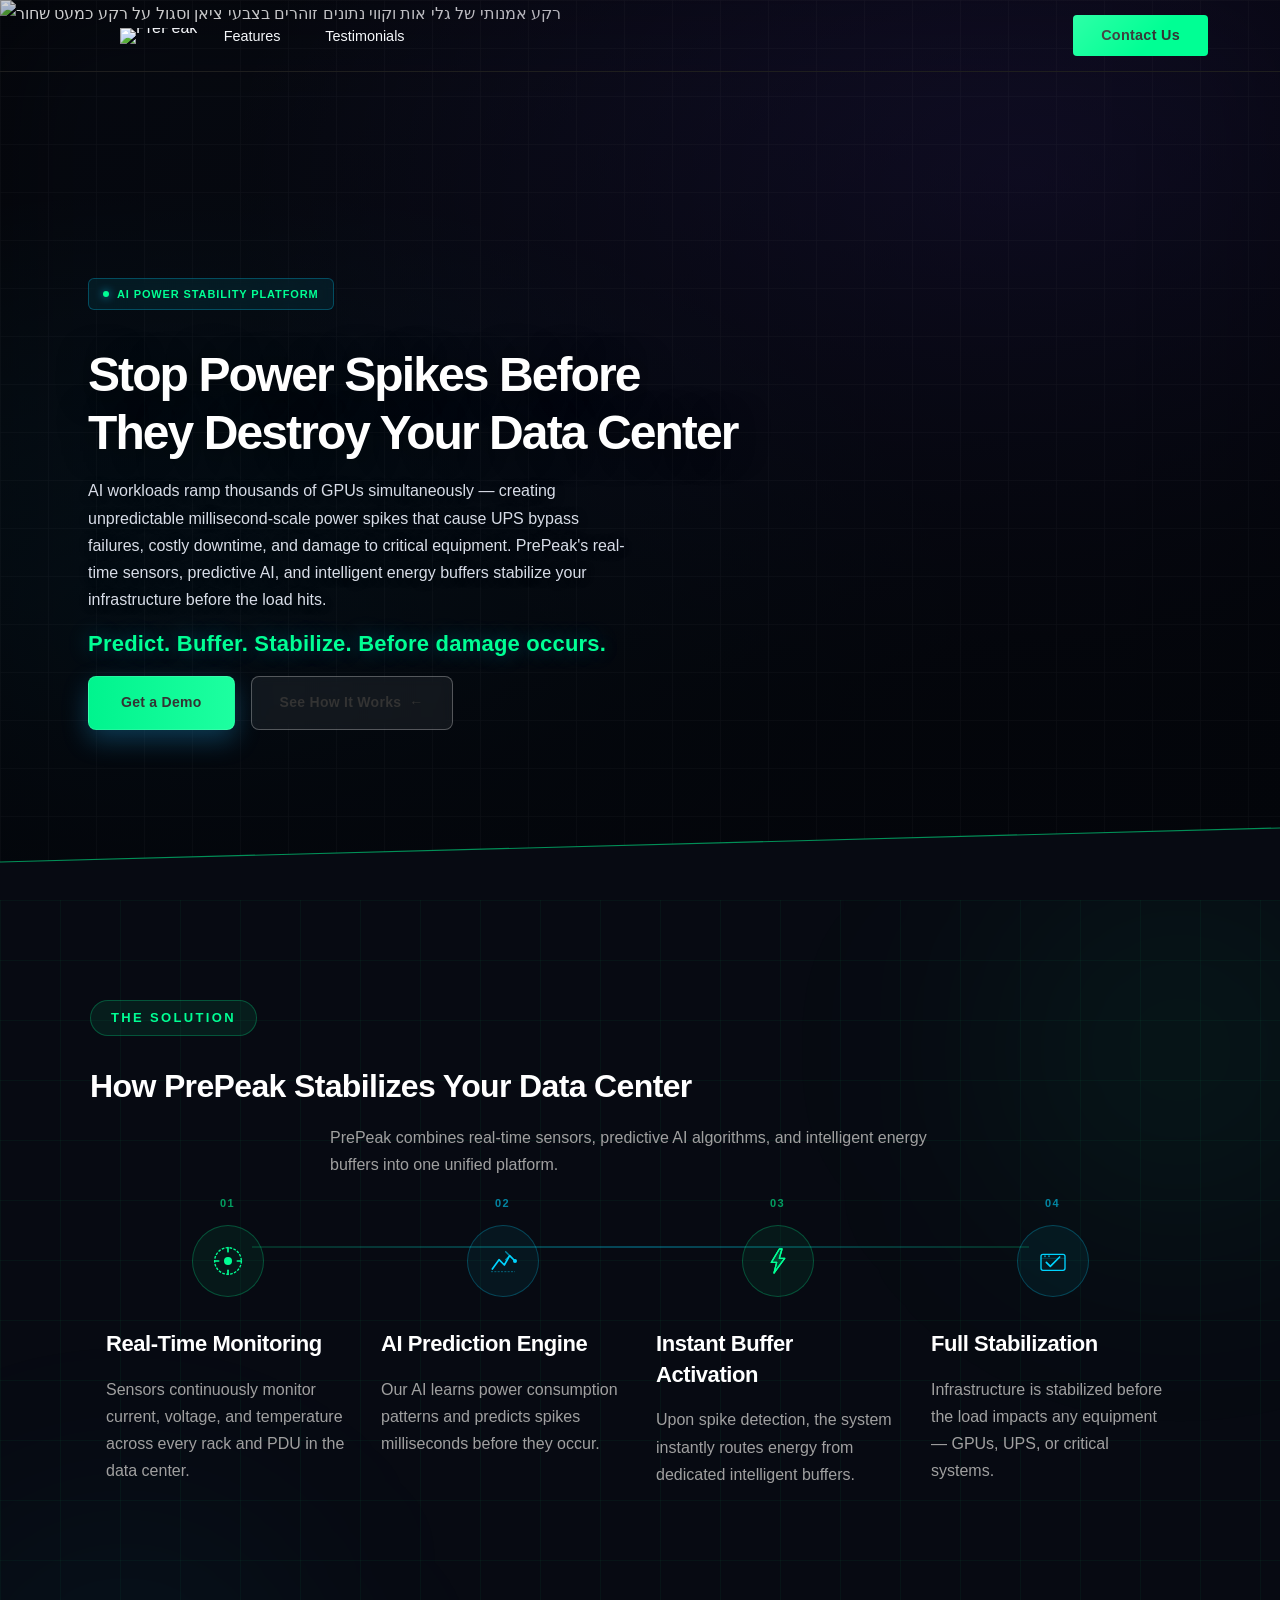
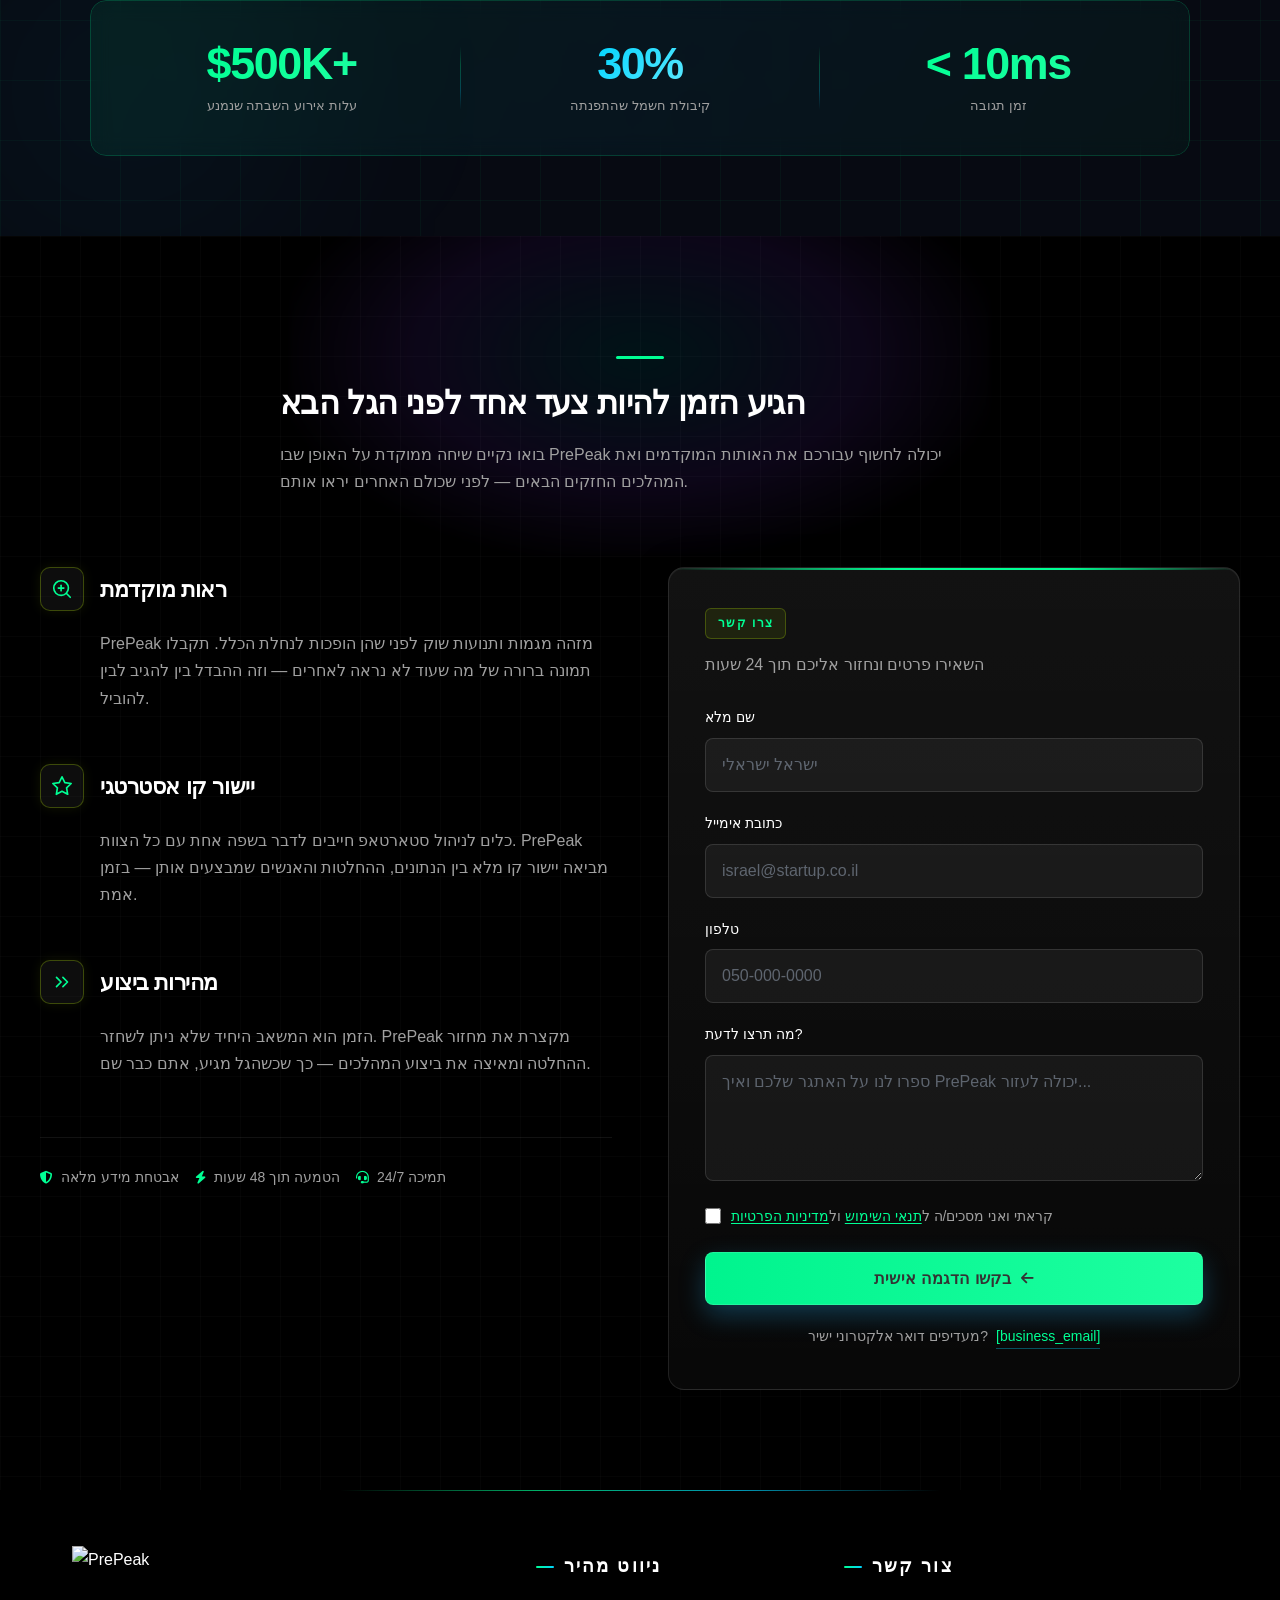
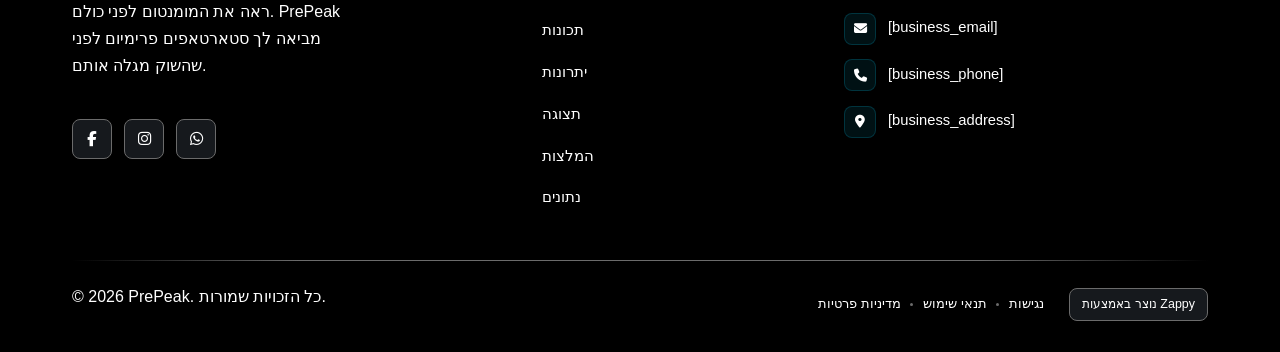
==== commit 4038e6db: "Background sync: Progressive GitHub Sync" ====
--- a/index.html
+++ b/index.html
@@ -837,6 +837,142 @@
   </div>
 
 </section>
+
+<section class="pp-solution" aria-labelledby="pp-solution-headline">
+
+  <!-- Background decorative elements -->
+  <div class="pp-solution__bg-glow pp-solution__bg-glow--cyan" aria-hidden="true"></div>
+  <div class="pp-solution__bg-glow pp-solution__bg-glow--blue" aria-hidden="true"></div>
+  <div class="pp-solution__bg-grid" aria-hidden="true"></div>
+
+  <div class="pp-solution__container">
+
+    <!-- Header -->
+    <header class="pp-solution__header">
+      <span class="pp-solution__eyebrow" aria-label="תווית סעיף">The Solution</span>
+      <h2 class="pp-solution__headline" id="pp-solution-headline">
+        How PrePeak Stabilizes Your Data Center
+      </h2>
+      <p class="pp-solution__subtitle">
+        PrePeak combines real-time sensors, predictive AI algorithms, and intelligent energy buffers into one unified platform.
+      </p>
+    </header>
+
+    <!-- Steps Grid -->
+    <div class="pp-solution__steps" role="list">
+
+      <!-- Step 1 -->
+      <article class="pp-solution__step" role="listitem">
+        <div class="pp-solution__step-number" aria-hidden="true">01</div>
+        <div class="pp-solution__step-icon-wrap" aria-hidden="true">
+          <svg class="pp-solution__step-icon" viewBox="0 0 48 48" fill="none" xmlns="http://www.w3.org/2000/svg" aria-hidden="true">
+            <circle cx="24" cy="24" r="20" stroke="currentColor" stroke-width="2" stroke-dasharray="4 2"/>
+            <circle cx="24" cy="24" r="6" fill="currentColor"/>
+            <line x1="24" y1="4" x2="24" y2="10" stroke="currentColor" stroke-width="2.5" stroke-linecap="round"/>
+            <line x1="24" y1="38" x2="24" y2="44" stroke="currentColor" stroke-width="2.5" stroke-linecap="round"/>
+            <line x1="4" y1="24" x2="10" y2="24" stroke="currentColor" stroke-width="2.5" stroke-linecap="round"/>
+            <line x1="38" y1="24" x2="44" y2="24" stroke="currentColor" stroke-width="2.5" stroke-linecap="round"/>
+          </svg>
+        </div>
+        <div class="pp-solution__step-content">
+          <h3 class="pp-solution__step-title">Real-Time Monitoring</h3>
+          <p class="pp-solution__step-desc">
+            Sensors continuously monitor current, voltage, and temperature across every rack and PDU in the data center.
+          </p>
+        </div>
+        <div class="pp-solution__step-connector" aria-hidden="true"></div>
+      </article>
+
+      <!-- Step 2 -->
+      <article class="pp-solution__step pp-solution__step--blue" role="listitem">
+        <div class="pp-solution__step-number" aria-hidden="true">02</div>
+        <div class="pp-solution__step-icon-wrap" aria-hidden="true">
+          <svg class="pp-solution__step-icon" viewBox="0 0 48 48" fill="none" xmlns="http://www.w3.org/2000/svg" aria-hidden="true">
+            <path d="M8 36 L18 22 L26 30 L34 16 L42 24" stroke="currentColor" stroke-width="2.5" stroke-linecap="round" stroke-linejoin="round"/>
+            <circle cx="42" cy="24" r="3" fill="currentColor"/>
+            <path d="M6 40 H42" stroke="currentColor" stroke-width="1.5" stroke-dasharray="3 2" opacity="0.4"/>
+            <path d="M28 10 L34 16 L28 22" stroke="currentColor" stroke-width="2" stroke-linecap="round" stroke-linejoin="round" opacity="0.6"/>
+          </svg>
+        </div>
+        <div class="pp-solution__step-content">
+          <h3 class="pp-solution__step-title">AI Prediction Engine</h3>
+          <p class="pp-solution__step-desc">
+            Our AI learns power consumption patterns and predicts spikes milliseconds before they occur.
+          </p>
+        </div>
+        <div class="pp-solution__step-connector" aria-hidden="true"></div>
+      </article>
+
+      <!-- Step 3 -->
+      <article class="pp-solution__step" role="listitem">
+        <div class="pp-solution__step-number" aria-hidden="true">03</div>
+        <div class="pp-solution__step-icon-wrap" aria-hidden="true">
+          <svg class="pp-solution__step-icon" viewBox="0 0 48 48" fill="none" xmlns="http://www.w3.org/2000/svg" aria-hidden="true">
+            <path d="M26 6 L14 26 H22 L18 42 L34 20 H26 L30 6 Z" stroke="currentColor" stroke-width="2" stroke-linejoin="round" fill="currentColor" fill-opacity="0.2"/>
+            <path d="M26 6 L14 26 H22 L18 42 L34 20 H26 L30 6 Z" stroke="currentColor" stroke-width="2" stroke-linejoin="round"/>
+          </svg>
+        </div>
+        <div class="pp-solution__step-content">
+          <h3 class="pp-solution__step-title">Instant Buffer Activation</h3>
+          <p class="pp-solution__step-desc">
+            Upon spike detection, the system instantly routes energy from dedicated intelligent buffers.
+          </p>
+        </div>
+        <div class="pp-solution__step-connector" aria-hidden="true"></div>
+      </article>
+
+      <!-- Step 4 -->
+      <article class="pp-solution__step pp-solution__step--blue" role="listitem">
+        <div class="pp-solution__step-number" aria-hidden="true">04</div>
+        <div class="pp-solution__step-icon-wrap" aria-hidden="true">
+          <svg class="pp-solution__step-icon" viewBox="0 0 48 48" fill="none" xmlns="http://www.w3.org/2000/svg" aria-hidden="true">
+            <rect x="6" y="14" width="36" height="24" rx="3" stroke="currentColor" stroke-width="2"/>
+            <path d="M14 26 L20 32 L34 18" stroke="currentColor" stroke-width="2.5" stroke-linecap="round" stroke-linejoin="round"/>
+            <path d="M6 20 H42" stroke="currentColor" stroke-width="1" opacity="0.3"/>
+            <circle cx="12" cy="17" r="1.5" fill="currentColor" opacity="0.6"/>
+            <circle cx="18" cy="17" r="1.5" fill="currentColor" opacity="0.6"/>
+          </svg>
+        </div>
+        <div class="pp-solution__step-content">
+          <h3 class="pp-solution__step-title">Full Stabilization</h3>
+          <p class="pp-solution__step-desc">
+            Infrastructure is stabilized before the load impacts any equipment — GPUs, UPS, or critical systems.
+          </p>
+        </div>
+      </article>
+
+    </div>
+
+    <!-- Stats Bar -->
+    <div class="pp-solution__stats" role="region" aria-label="מדדים מרכזיים">
+      <div class="pp-solution__stats-inner">
+
+        <div class="pp-solution__stat">
+          <span class="pp-solution__stat-value">$500K+</span>
+          <span class="pp-solution__stat-label">עלות אירוע השבתה שנמנע</span>
+        </div>
+
+        <div class="pp-solution__stat-divider" aria-hidden="true"></div>
+
+        <div class="pp-solution__stat">
+          <span class="pp-solution__stat-value pp-solution__stat-value--blue">30%</span>
+          <span class="pp-solution__stat-label">קיבולת חשמל שהתפנתה</span>
+        </div>
+
+        <div class="pp-solution__stat-divider" aria-hidden="true"></div>
+
+        <div class="pp-solution__stat">
+          <span class="pp-solution__stat-value">&lt; 10ms</span>
+          <span class="pp-solution__stat-label">זמן תגובה</span>
+        </div>
+
+      </div>
+    </div>
+
+  </div>
+</section>
+
+
 
 
 
--- a/styles.css
+++ b/styles.css
@@ -5924,6 +5924,440 @@
   background: #00d47a !important;
 }
 
+/* AI-generated section */
+/* =============================================
+   PP SOLUTION SECTION — PrePeak
+   ============================================= */
+
+.pp-solution {
+  position: relative;
+  background-color: #070A12;
+  padding: 100px 20px 80px;
+  font-family: system-ui, sans-serif;
+  direction: rtl;
+  text-align: right;
+  overflow: hidden;
+  color: var(--text-color, #FFFFFF);
+}
+
+/* --- Background Decorations --- */
+.pp-solution__bg-glow {
+  position: absolute;
+  border-radius: 50%;
+  filter: blur(120px);
+  pointer-events: none;
+  z-index: 0;
+}
+
+.pp-solution__bg-glow--cyan {
+  width: 500px;
+  height: 500px;
+  top: -100px;
+  right: -150px;
+  background: radial-gradient(circle, rgba(0, 255, 148, 0.10) 0%, transparent 70%);
+}
+
+.pp-solution__bg-glow--blue {
+  width: 450px;
+  height: 450px;
+  bottom: -80px;
+  left: -100px;
+  background: radial-gradient(circle, rgba(0, 212, 255, 0.09) 0%, transparent 70%);
+}
+
+.pp-solution__bg-grid {
+  position: absolute;
+  inset: 0;
+  background-image:
+    linear-gradient(rgba(0, 255, 148, 0.04) 1px, transparent 1px),
+    linear-gradient(90deg, rgba(0, 255, 148, 0.04) 1px, transparent 1px);
+  background-size: 60px 60px;
+  pointer-events: none;
+  z-index: 0;
+}
+
+/* --- Container --- */
+.pp-solution__container {
+  position: relative;
+  z-index: 1;
+  max-width: 1100px;
+  margin: 0 auto;
+}
+
+/* --- Header --- */
+.pp-solution__header {
+  text-align: center;
+  margin-bottom: 72px;
+}
+
+.pp-solution__eyebrow {
+  display: inline-block;
+  font-size: 13px;
+  font-weight: 700;
+  letter-spacing: 0.18em;
+  text-transform: uppercase;
+  color: var(--primary-color, #00FF94);
+  background: rgba(0, 255, 148, 0.08);
+  border: 1px solid rgba(0, 255, 148, 0.25);
+  border-radius: 100px;
+  padding: 6px 20px;
+  margin-bottom: 22px;
+}
+
+.pp-solution__headline {
+  font-size: clamp(2rem, 4.5vw, 3rem);
+  font-weight: 800;
+  line-height: 1.2;
+  color: #FFFFFF;
+  margin: 0 0 20px;
+  letter-spacing: -0.02em;
+}
+
+.pp-solution__subtitle {
+  font-size: clamp(1rem, 2vw, 1.15rem);
+  color: var(--text-secondary-color, #A0A0A0);
+  max-width: 620px;
+  margin: 0 auto;
+  line-height: 1.75;
+}
+
+/* --- Steps Grid --- */
+.pp-solution__steps {
+  display: grid;
+  grid-template-columns: repeat(4, 1fr);
+  gap: 0;
+  margin-bottom: 64px;
+  position: relative;
+}
+
+/* Horizontal connector line between steps */
+.pp-solution__steps::before {
+  content: '';
+  position: absolute;
+  top: 52px;
+  right: calc(12.5% + 24px);
+  left: calc(12.5% + 24px);
+  height: 2px;
+  background: linear-gradient(90deg,
+    rgba(0, 255, 148, 0.15) 0%,
+    rgba(0, 212, 255, 0.3) 50%,
+    rgba(0, 255, 148, 0.15) 100%
+  );
+  z-index: 0;
+  pointer-events: none;
+}
+
+/* --- Individual Step Card --- */
+.pp-solution__step {
+  position: relative;
+  display: flex;
+  flex-direction: column;
+  align-items: center;
+  text-align: center;
+  padding: 0 16px 32px;
+  background: transparent;
+  transition: transform 0.3s ease;
+}
+
+.pp-solution__step:hover {
+  transform: translateY(-4px);
+}
+
+/* Step Number Badge */
+.pp-solution__step-number {
+  font-size: 11px;
+  font-weight: 800;
+  letter-spacing: 0.12em;
+  color: var(--primary-color, #00FF94);
+  margin-bottom: 12px;
+  opacity: 0.6;
+  position: relative;
+  z-index: 1;
+}
+
+.pp-solution__step--blue .pp-solution__step-number {
+  color: var(--secondary-color, #00D4FF);
+}
+
+/* Icon Wrapper */
+.pp-solution__step-icon-wrap {
+  width: 72px;
+  height: 72px;
+  border-radius: 50%;
+  display: flex;
+  align-items: center;
+  justify-content: center;
+  background: rgba(0, 255, 148, 0.06);
+  border: 1.5px solid rgba(0, 255, 148, 0.25);
+  margin-bottom: 24px;
+  position: relative;
+  z-index: 1;
+  transition: background 0.3s ease, border-color 0.3s ease, box-shadow 0.3s ease;
+}
+
+.pp-solution__step--blue .pp-solution__step-icon-wrap {
+  background: rgba(0, 212, 255, 0.06);
+  border-color: rgba(0, 212, 255, 0.25);
+}
+
+.pp-solution__step:hover .pp-solution__step-icon-wrap {
+  background: rgba(0, 255, 148, 0.12);
+  border-color: rgba(0, 255, 148, 0.55);
+  box-shadow: 0 0 28px rgba(0, 255, 148, 0.18);
+}
+
+.pp-solution__step--blue:hover .pp-solution__step-icon-wrap {
+  background: rgba(0, 212, 255, 0.12);
+  border-color: rgba(0, 212, 255, 0.55);
+  box-shadow: 0 0 28px rgba(0, 212, 255, 0.18);
+}
+
+/* Icon SVG */
+.pp-solution__step-icon {
+  width: 32px;
+  height: 32px;
+  color: var(--primary-color, #00FF94);
+}
+
+.pp-solution__step--blue .pp-solution__step-icon {
+  color: var(--secondary-color, #00D4FF);
+}
+
+/* Step Content */
+.pp-solution__step-content {
+  flex: 1;
+}
+
+.pp-solution__step-title {
+  font-size: 1.05rem;
+  font-weight: 700;
+  color: #FFFFFF;
+  margin: 0 0 10px;
+  line-height: 1.3;
+}
+
+.pp-solution__step-desc {
+  font-size: 0.9rem;
+  color: var(--text-secondary-color, #A0A0A0);
+  line-height: 1.7;
+  margin: 0;
+}
+
+/* Connector dot (hidden on desktop, used on mobile) */
+.pp-solution__step-connector {
+  display: none;
+}
+
+/* --- Stats Bar --- */
+.pp-solution__stats {
+  position: relative;
+  border-radius: 16px;
+  overflow: hidden;
+}
+
+.pp-solution__stats::before {
+  content: '';
+  position: absolute;
+  inset: 0;
+  background: linear-gradient(135deg,
+    rgba(0, 255, 148, 0.07) 0%,
+    rgba(0, 212, 255, 0.05) 50%,
+    rgba(0, 255, 148, 0.04) 100%
+  );
+  border-radius: 16px;
+  pointer-events: none;
+}
+
+.pp-solution__stats-inner {
+  position: relative;
+  z-index: 1;
+  display: flex;
+  align-items: center;
+  justify-content: space-around;
+  border: 1px solid rgba(0, 255, 148, 0.18);
+  border-radius: 16px;
+  padding: 40px 32px;
+  gap: 20px;
+  backdrop-filter: blur(10px);
+  -webkit-backdrop-filter: blur(10px);
+}
+
+/* Individual Stat */
+.pp-solution__stat {
+  display: flex;
+  flex-direction: column;
+  align-items: center;
+  gap: 10px;
+  flex: 1;
+  text-align: center;
+}
+
+.pp-solution__stat-value {
+  font-size: clamp(2rem, 4vw, 2.8rem);
+  font-weight: 900;
+  letter-spacing: -0.03em;
+  background: linear-gradient(135deg, var(--primary-color, #00FF94) 0%, #1CFFA0 100%);
+  -webkit-background-clip: text;
+  -webkit-text-fill-color: transparent;
+  background-clip: text;
+  line-height: 1;
+}
+
+.pp-solution__stat-value--blue {
+  background: linear-gradient(135deg, var(--secondary-color, #00D4FF) 0%, #5AE8FF 100%);
+  -webkit-background-clip: text;
+  -webkit-text-fill-color: transparent;
+  background-clip: text;
+}
+
+.pp-solution__stat-label {
+  font-size: 0.82rem;
+  font-weight: 500;
+  color: var(--text-secondary-color, #A0A0A0);
+  line-height: 1.5;
+  max-width: 160px;
+  text-align: center;
+}
+
+/* Stat Dividers */
+.pp-solution__stat-divider {
+  width: 1px;
+  height: 64px;
+  background: linear-gradient(
+    to bottom,
+    transparent 0%,
+    rgba(0, 255, 148, 0.25) 30%,
+    rgba(0, 212, 255, 0.25) 70%,
+    transparent 100%
+  );
+  flex-shrink: 0;
+}
+
+/* =============================================
+   RESPONSIVE — TABLET (≤ 900px)
+   ============================================= */
+@media (max-width: 900px) {
+  .pp-solution {
+    padding: 80px 20px 60px;
+  }
+
+  .pp-solution__steps {
+    grid-template-columns: repeat(2, 1fr);
+    gap: 8px;
+  }
+
+  .pp-solution__steps::before {
+    display: none;
+  }
+
+  .pp-solution__step {
+    padding: 24px 20px 28px;
+    background: rgba(255, 255, 255, 0.03);
+    border: 1px solid rgba(0, 255, 148, 0.1);
+    border-radius: 14px;
+    margin: 6px;
+  }
+
+  .pp-solution__step--blue {
+    border-color: rgba(0, 212, 255, 0.1);
+  }
+
+  .pp-solution__stats-inner {
+    padding: 32px 20px;
+  }
+}
+
+/* =============================================
+   RESPONSIVE — MOBILE (≤ 600px)
+   ============================================= */
+@media (max-width: 600px) {
+  .pp-solution {
+    padding: 60px 16px 48px;
+  }
+
+  .pp-solution__header {
+    margin-bottom: 48px;
+  }
+
+  .pp-solution__steps {
+    grid-template-columns: 1fr;
+    gap: 12px;
+  }
+
+  .pp-solution__step {
+    flex-direction: row;
+    text-align: right;
+    align-items: flex-start;
+    padding: 20px 18px;
+    gap: 16px;
+  }
+
+  .pp-solution__step-number {
+    display: none;
+  }
+
+  .pp-solution__step-icon-wrap {
+    width: 56px;
+    height: 56px;
+    flex-shrink: 0;
+    margin-bottom: 0;
+  }
+
+  .pp-solution__step-icon {
+    width: 26px;
+    height: 26px;
+  }
+
+  .pp-solution__step-content {
+    padding-top: 2px;
+  }
+
+  .pp-solution__step-title {
+    font-size: 1rem;
+    margin-bottom: 6px;
+  }
+
+  .pp-solution__step-desc {
+    font-size: 0.875rem;
+  }
+
+  /* Stats stacked on mobile */
+  .pp-solution__stats-inner {
+    flex-direction: column;
+    padding: 32px 24px;
+    gap: 28px;
+  }
+
+  .pp-solution__stat-divider {
+    width: 80px;
+    height: 1px;
+    background: linear-gradient(
+      to right,
+      transparent 0%,
+      rgba(0, 255, 148, 0.25) 30%,
+      rgba(0, 212, 255, 0.25) 70%,
+      transparent 100%
+    );
+  }
+
+  .pp-solution__stat-value {
+    font-size: 2.2rem;
+  }
+
+  .pp-solution__stat-label {
+    font-size: 0.85rem;
+    max-width: 200px;
+  }
+}
+
+/* =============================================
+   FOCUS / ACCESSIBILITY
+   ============================================= */
+.pp-solution__step:focus-within .pp-solution__step-icon-wrap {
+  outline: 2px solid var(--primary-color, #00FF94);
+  outline-offset: 3px;
+}
+
 /* ========== RTL MOBILE NAVBAR FIX (zappy-rtl-mobile-fix) ========== */
 /* High-specificity rules to ensure RTL positioning wins over any [lang="en"] conflicts */
 /* For RTL sites: hamburger on RIGHT, phone on LEFT (mirror of LTR layout) */
@@ -6094,6 +6528,440 @@
 /* ========== END ORPHANED_ZOOM_IMG_FIX ========== */
 
 
+/* ========== GRID RESPONSIVE FIX (zappy-grid-mobile-fix) ========== */
+/* Ensures grids with explicit columns use CSS variable and are responsive on mobile */
+
+/* DESKTOP: Explicit column grids use CSS variable for grid-template-columns */
+/* The deployment process ensures --zappy-grid-cols is always set in inline styles */
+[data-zappy-explicit-columns="true"] {
+  display: grid !important;
+  grid-template-columns: var(--zappy-grid-cols, repeat(2, minmax(0, 1fr))) !important;
+}
+/* Carousel mode overrides grid display to allow flex-based track layout */
+.zappy-carousel-mode,
+[data-zappy-display-mode="carousel"] {
+  display: block !important;
+}
+
+/* ZOOM WRAPPER: Ensure overflow:hidden and position:relative for crop zoom effect */
+/* The wrapper clips the oversized image to create the zoom/crop effect */
+/* position:relative is needed so absolutely positioned images stay within the wrapper */
+[data-zappy-zoom-wrapper="true"] {
+  overflow: hidden !important;
+  position: relative !important;
+}
+
+/* Prevent inserted elements from exceeding their container width.
+   max-width uses no !important so inline styles can set a specific constraint. */
+.zappy-inserted-element {
+  max-width: 100%;
+  box-sizing: border-box !important;
+}
+
+@media (max-width: 768px) {
+  /* Auto-grid (AI-generated) grids - force single column on mobile */
+  .zappy-preserve-css-grid[data-zappy-auto-grid="true"],
+  [data-zappy-auto-grid="true"] {
+    grid-template-columns: 1fr !important;
+    gap: 1.5rem !important;
+  }
+  
+  /* Grid children: override min-width:auto so children with fixed-width
+     content (e.g. zoom wrappers with width:448px!important) can shrink
+     to fit the 1fr column instead of overflowing the grid container. */
+  .zappy-preserve-css-grid[data-zappy-auto-grid="true"] > *,
+  [data-zappy-auto-grid="true"] > *,
+  [data-zappy-explicit-columns="true"] > * {
+    min-width: 0 !important;
+    max-width: 100% !important;
+  }
+  
+  /* Featured grids - force single column on mobile */
+  .featured-grid {
+    grid-template-columns: 1fr !important;
+  }
+  
+  /* Neutralize centering transforms on mobile */
+  [data-zappy-center-transform] {
+    transform: none !important;
+  }
+  
+  /* Media-only grid items - constrain height on mobile */
+  .zappy-preserve-css-grid[data-zappy-auto-grid="true"] > .zappy-grid-item-media-only,
+  [data-zappy-auto-grid="true"] > .zappy-grid-item-media-only {
+    height: auto !important;
+    max-height: 300px !important;
+  }
+  
+  .zappy-preserve-css-grid[data-zappy-auto-grid="true"] > .zappy-grid-item-media-only img,
+  [data-zappy-auto-grid="true"] > .zappy-grid-item-media-only img {
+    height: auto !important;
+    max-height: 300px !important;
+  }
+  
+  /* Full-width mode zoom wrappers - ensure image is visible (not collapsed) */
+  [data-zappy-zoom-wrapper-width-mode="full"] img {
+    position: relative !important;
+    width: 100% !important;
+    height: auto !important;
+    max-width: 100% !important;
+    max-height: 300px !important;
+    left: auto !important;
+    top: auto !important;
+    object-fit: cover !important;
+  }
+  
+  /* MOBILE: Explicit column grids - force single column on mobile */
+  [data-zappy-explicit-columns="true"] {
+    grid-template-columns: 1fr !important;
+  }
+  
+  /* Inline grid with fixed pixel columns - make responsive */
+  .zappy-inline-grid-active.zappy-preserve-css-grid {
+    grid-template-columns: 1fr !important;
+  }
+  
+  /* AI-generated section grids with common naming patterns */
+  /* These often have fixed pixel column widths that don't adapt to mobile */
+  [class*="-grid"]:not([data-zappy-auto-grid]):not(.zappy-preserve-css-grid):not([data-zappy-explicit-columns="true"]) {
+    grid-template-columns: 1fr !important;
+  }
+  
+  /* Reset any column/row spanning items on mobile - they cause overflow */
+  /* Gallery grids often have -large items that span multiple columns */
+  [class*="-grid"] > [class*="-large"],
+  [class*="-grid"] > [class*="-item-large"],
+  [class*="-grid"] > [style*="grid-column: span"],
+  [class*="-grid"] > [style*="grid-row: span"] {
+    grid-column: span 1 !important;
+    grid-row: span 1 !important;
+  }
+  
+  /* Common AI-generated visual/frame containers that may overflow */
+  [class*="-visual"],
+  [class*="-frame"] {
+    width: 100% !important;
+    max-width: 100% !important;
+    min-width: 0 !important;
+  }
+  
+  /* CRITICAL: Constrain zoom wrappers on mobile - they often have fixed pixel widths */
+  [data-zappy-zoom-wrapper="true"] {
+    width: 100% !important;
+    max-width: 100% !important;
+    min-width: 0 !important;
+    height: auto !important;
+  }
+  
+  /* Fix zoom wrapper images on mobile - make responsive */
+  [data-zappy-zoom-wrapper="true"] img {
+    position: relative !important;
+    width: 100% !important;
+    height: auto !important;
+    max-height: 300px !important;
+    max-width: 100% !important;
+    object-fit: cover !important;
+    top: auto !important;
+    left: auto !important;
+    right: auto !important;
+    bottom: auto !important;
+  }
+  
+  /* Carousel: ensure block display on mobile */
+  .zappy-carousel-mode,
+  [data-zappy-display-mode="carousel"] {
+    display: block !important;
+  }
+  /* JS-initialized carousel: constrain wrapper on mobile */
+  .zappy-carousel-js-init .zappy-carousel-container-wrapper {
+    max-width: calc(100% - 20px) !important;
+  }
+  .zappy-carousel-js-init .zappy-carousel-item {
+    min-width: 0 !important;
+    max-width: 100% !important;
+  }
+  /* CSS-only fallback: if JS didn't initialize, stack items vertically */
+  .zappy-carousel-mode:not(.zappy-carousel-js-init) .zappy-carousel-container-wrapper {
+    width: 100% !important;
+    max-width: 100% !important;
+    overflow: visible !important;
+  }
+  .zappy-carousel-mode:not(.zappy-carousel-js-init) .zappy-carousel-track {
+    flex-direction: column !important;
+    transform: none !important;
+    gap: 1.5rem !important;
+  }
+  .zappy-carousel-mode:not(.zappy-carousel-js-init) .zappy-carousel-item {
+    width: 100% !important;
+    min-width: 0 !important;
+    max-width: 100% !important;
+    flex: 0 0 auto !important;
+  }
+  .zappy-carousel-mode:not(.zappy-carousel-js-init) > :not(style):not(script):not(.zappy-carousel-btn):not(.zappy-carousel-dots):not(.zappy-carousel-container-wrapper) {
+    width: 100% !important;
+    min-width: 0 !important;
+    max-width: 100% !important;
+    flex: none !important;
+  }
+  .zappy-carousel-mode:not(.zappy-carousel-js-init) .zappy-carousel-btn,
+  .zappy-carousel-mode:not(.zappy-carousel-js-init) .zappy-carousel-dots {
+    display: none !important;
+  }
+  /* Carousel items: fix zoom wrapper padding creating excess spacing */
+  .zappy-carousel-item [data-zappy-zoom-wrapper="true"],
+  .zappy-carousel-mode > div [data-zappy-zoom-wrapper="true"] {
+    padding-bottom: 0 !important;
+    min-height: 0 !important;
+    height: auto !important;
+  }
+  /* Carousel buttons: position inside the card area on mobile */
+  .zappy-carousel-js-init > .zappy-carousel-btn {
+    left: 4px !important;
+    right: auto !important;
+    width: 36px !important;
+    height: 36px !important;
+    font-size: 16px !important;
+    background: rgba(255,255,255,0.9) !important;
+  }
+  .zappy-carousel-js-init > .zappy-carousel-btn.zappy-carousel-right {
+    left: auto !important;
+    right: 4px !important;
+  }
+  
+  /* ========== MAIN PADDING FIX ========== */
+  /* Fix double-padding from old V2 mobile CSS that applied padding to both main and sections */
+  /* Exclude ecommerce-page which needs its own horizontal padding for proper mobile layout */
+  main:not(.ecommerce-page) {
+    padding-left: 0 !important;
+    padding-right: 0 !important;
+  }
+  
+  /* Hero sections need flex-column on mobile for proper stacking */
+  section[class*="hero"],
+  .home-Hero-section {
+    flex-direction: column !important;
+  }
+  
+  /* Hero sections need extra padding-top to clear the sticky navbar */
+  /* The navbar is ~70px tall, so hero needs at least 100px padding-top */
+  /* IMPORTANT: Use section tag to avoid matching child elements like buttons that contain "-hero-section" in their BEM class */
+  section[class*="-hero-section"]:first-of-type,
+  main > section:first-child {
+    padding-top: 100px !important;
+  }
+  
+  /* ========== HERO CONTAINER FULL-WIDTH (FULLSCREEN HEROES ONLY) ========== */
+  /* Only strip container padding/width for heroes with actual background images.
+     Text-only and side-by-side hero sections on inner pages need normal padding. */
+  .hero-container,
+  /* V2 generation-time fullscreen heroes */
+  section[data-hero-type="fullscreen-scrim"] > .container,
+  section[data-hero-type="fullscreen-card"] > .container,
+  /* Editor-applied background images on hero sections */
+  section[class*="hero"][data-zappy-bg-type="image"] > .container,
+  section[class*="hero"][data-zappy-bg-type="video"] > .container,
+  /* V1 fallback: hero sections with known bg structures */
+  section[class*="hero"]:has(.hero-bg-container) > .container,
+  section[class*="hero"]:has([data-hero-bg]) > .container {
+    width: 100% !important;
+    max-width: 100% !important;
+  }
+  
+  /* ========== HERO WIDTH FIX ========== */
+  /* Remove nested horizontal padding for fullscreen-type heroes only */
+  .home-Hero-section .hero-container,
+  .home-Hero-section .hero-content,
+  .home-Hero-section .hero-metrics,
+  .home-Hero-section .hero-image-column,
+  .home-Hero-section .hero-image-frame,
+  .home-Hero-section .container,
+  .home-Hero-section .wrapper,
+  /* V2 fullscreen heroes */
+  section[data-hero-type="fullscreen-scrim"] .hero-container,
+  section[data-hero-type="fullscreen-scrim"] .hero-content,
+  section[data-hero-type="fullscreen-scrim"] .container,
+  section[data-hero-type="fullscreen-card"] .hero-container,
+  section[data-hero-type="fullscreen-card"] .hero-content,
+  section[data-hero-type="fullscreen-card"] .container,
+  /* Editor-applied background images on hero sections */
+  section[class*="hero"][data-zappy-bg-type="image"] .hero-container,
+  section[class*="hero"][data-zappy-bg-type="image"] .hero-content,
+  section[class*="hero"][data-zappy-bg-type="image"] .container,
+  section[class*="hero"][data-zappy-bg-type="video"] .hero-container,
+  section[class*="hero"][data-zappy-bg-type="video"] .hero-content,
+  section[class*="hero"][data-zappy-bg-type="video"] .container,
+  /* V1 fallback: hero sections with known bg structures */
+  section[class*="hero"]:has(.hero-bg-container) .hero-container,
+  section[class*="hero"]:has(.hero-bg-container) .hero-content,
+  section[class*="hero"]:has(.hero-bg-container) .container,
+  section[class*="hero"]:has([data-hero-bg]) .hero-container,
+  section[class*="hero"]:has([data-hero-bg]) .hero-content,
+  section[class*="hero"]:has([data-hero-bg]) .container {
+    padding-left: 0 !important;
+    padding-right: 0 !important;
+    padding-inline-start: 0 !important;
+    padding-inline-end: 0 !important;
+  }
+  
+  /* ========== HERO VERTICAL SPACING FIX ========== */
+  .home-Hero-section .hero-content,
+  .home-Hero-section .hero-container,
+  .home-Hero-section .hero-image-column {
+    padding-top: 8px !important;
+    padding-bottom: 8px !important;
+  }
+  
+  .hero-cta-row {
+    padding: 8px 0 !important;
+    margin: 8px 0 12px !important;
+  }
+  
+  .hero-content {
+    gap: 12px !important;
+  }
+  
+  .hero-metrics {
+    gap: 10px !important;
+  }
+  
+  .metric-card {
+    padding: 12px !important;
+  }
+  
+  .hero-container {
+    gap: 16px !important;
+  }
+
+  /* ========== GRID OVERFLOW FIX ========== */
+  /* CSS Grid items default to min-width:auto, preventing them from shrinking
+     below their content's intrinsic size. Fixed-width zoom wrappers or large
+     images inside grid items can force the column wider than the viewport. */
+  .hero-container > * {
+    min-width: 0 !important;
+    overflow: hidden !important;
+  }
+
+  /* Zappy-inserted image elements with fixed-width zoom wrappers must
+     respect the parent container width on mobile */
+  .zappy-inserted-element,
+  [data-zappy-zoom-wrapper] {
+    max-width: 100% !important;
+  }
+}
+
+/* ========== HERO SECTION WIDTH CONSTRAINT (ALL VIEWPORTS) ========== */
+/* Prevent hero sections from exceeding viewport width.                */
+/* Root cause: AI-generated CSS may use width:100vw or add horizontal  */
+/* padding to the section, causing it to overflow the viewport.        */
+/* NOTE: Do NOT add overflow:hidden here — it clips SVG bottom dividers */
+/* that need overflow:visible to extend into the next section.          */
+section[class*="hero" i],
+section[class*="Hero"],
+section[data-hero-type] {
+  max-width: 100% !important;
+  box-sizing: border-box !important;
+}
+
+/* ========== SVG DIVIDER OVERLAY FIX ========== */
+/* Many AI sections place .section-divider absolutely at the bottom of a section,
+   which can overlap/cut off the last row of content. The safest CSS-only fix
+   is to prevent overlay by forcing the divider into normal flow. */
+.section-divider {
+  position: relative !important;
+  bottom: auto !important;
+  top: auto !important;
+  left: auto !important;
+  right: auto !important;
+  z-index: auto !important;
+  margin-top: 16px !important;
+}
+
+.section-divider svg {
+  display: block !important;
+  width: 100% !important;
+  height: auto !important;
+}
+
+/* Exclude small icon SVGs from full-width sizing - these are decorative icons, not wave dividers */
+.section-divider svg.divider-icon,
+.section-divider svg[width="32"],
+.section-divider svg[width="24"],
+.section-divider svg[width="48"],
+.section-divider svg[viewBox="0 0 32 32"],
+.section-divider svg[viewBox="0 0 24 24"],
+.section-divider svg[viewBox="0 0 48 48"] {
+  width: auto !important;
+  height: auto !important;
+  max-width: 64px !important;
+  max-height: 64px !important;
+}
+
+/* ========== END SVG DIVIDER OVERLAY FIX ========== */
+
+/* ========== HORIZONTAL-PAIR GRID MEDIA FIX ========== */
+/* Ensures media in horizontal-pair grids fills columns correctly */
+
+/* Image/video media cells: stretch to fill the grid cell */
+.zappy-horizontal-grid[data-zappy-grid-kind="horizontal-pair"] [data-zappy-media-cell="true"]:not([data-element-type="icon"]) {
+  position: relative !important;
+  display: flex !important;
+  flex-direction: column !important;
+  align-items: stretch !important;
+  justify-content: stretch !important;
+  min-height: 0 !important;
+}
+
+/* Icon media cells: use flex for centering but allow alignment to be controlled by the editor */
+.zappy-horizontal-grid[data-zappy-grid-kind="horizontal-pair"] [data-zappy-media-cell="true"][data-element-type="icon"] {
+  position: relative !important;
+  display: flex !important;
+  min-height: 0 !important;
+}
+
+/* Images/videos: preserve aspect ratio while filling column width */
+.zappy-horizontal-grid[data-zappy-grid-kind="horizontal-pair"] [data-zappy-media-cell="true"] > img,
+.zappy-horizontal-grid[data-zappy-grid-kind="horizontal-pair"] [data-zappy-media-cell="true"] > video {
+  width: 100% !important;
+  max-width: 100% !important;
+  height: auto !important;
+  max-height: none !important;
+  flex: 0 0 auto !important;
+  min-height: 0 !important;
+  display: block !important;
+  object-fit: contain !important;
+  object-position: center !important;
+}
+
+/* Icons/SVG: respect their explicit pixel size from the editor */
+/* Do NOT force width/height: 100% - icons should use their inline size */
+.zappy-horizontal-grid[data-zappy-grid-kind="horizontal-pair"] [data-zappy-media-cell="true"] > svg,
+.zappy-horizontal-grid[data-zappy-grid-kind="horizontal-pair"] [data-zappy-media-cell="true"] > .iconify,
+.zappy-horizontal-grid[data-zappy-grid-kind="horizontal-pair"] [data-zappy-media-cell="true"] > .iconify svg {
+  flex: 0 0 auto !important;
+  min-height: 0 !important;
+  display: inline-block !important;
+}
+
+/* Non-media grid items (buttons, text, etc.) should NOT stretch */
+.zappy-horizontal-grid[data-zappy-grid-kind="horizontal-pair"] > .zappy-inserted-element:not([data-zappy-media-cell]) {
+  align-self: start !important;
+  height: auto !important;
+  width: auto !important;
+  max-width: 100% !important;
+}
+
+/* Buttons inside non-media grid items should NOT stretch horizontally */
+.zappy-horizontal-grid[data-zappy-grid-kind="horizontal-pair"] > .zappy-inserted-element:not([data-zappy-media-cell]) .btn,
+.zappy-horizontal-grid[data-zappy-grid-kind="horizontal-pair"] > .zappy-inserted-element:not([data-zappy-media-cell]) [data-element-type="button"] {
+  width: auto !important;
+  flex: 0 0 auto !important;
+}
+
+/* ========== END HORIZONTAL-PAIR GRID MEDIA FIX ========== */
+
+/* ========== END GRID RESPONSIVE FIX ========== */
+
+
 /* ZAPPY_SECTION_BG_TYPE_FIX */
 [data-zappy-bg-type="color"] { background-image: none !important; background-color: var(--zappy-bg-color, transparent) !important; }
 [data-zappy-bg-type="image"] { background-image: linear-gradient(var(--zappy-bg-overlay, rgba(0,0,0,0)), var(--zappy-bg-overlay, rgba(0,0,0,0))), var(--zappy-bg-image, none) !important; background-size: cover !important; background-position: center !important; background-repeat: no-repeat !important; }
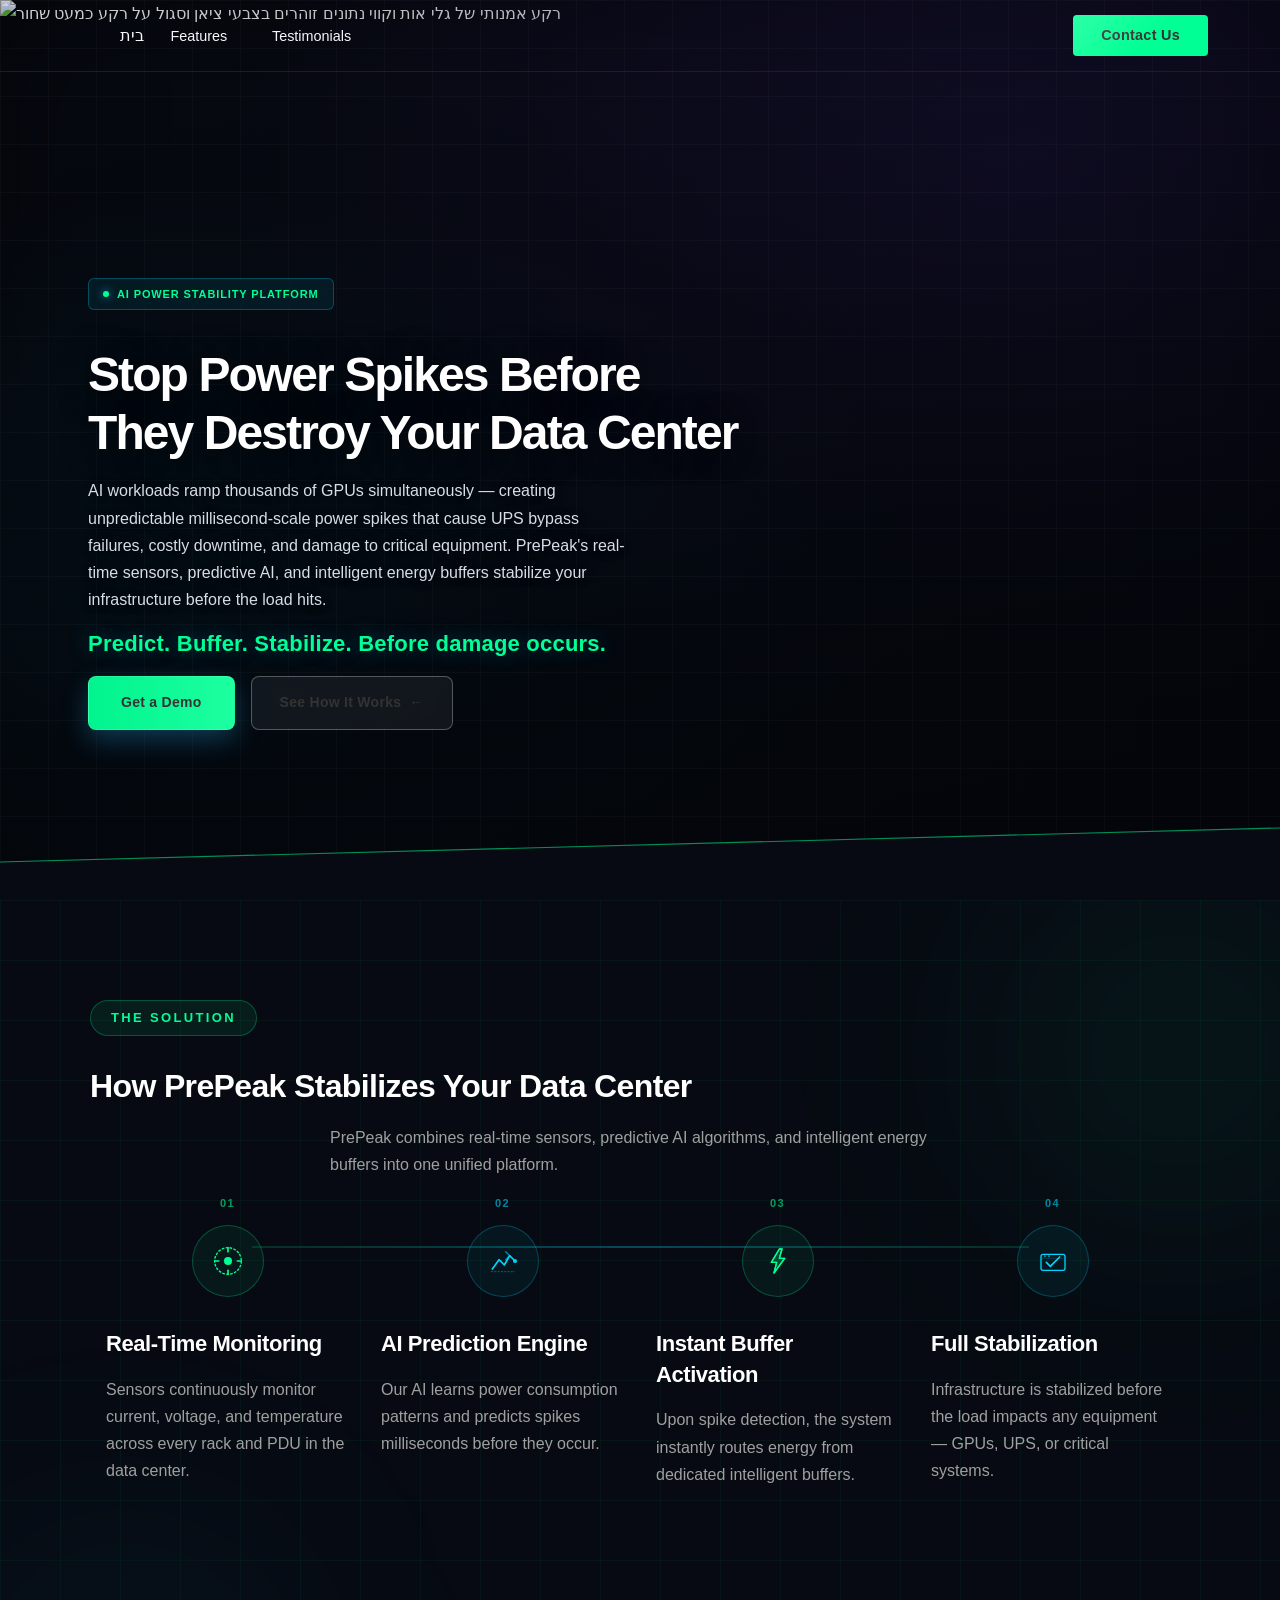
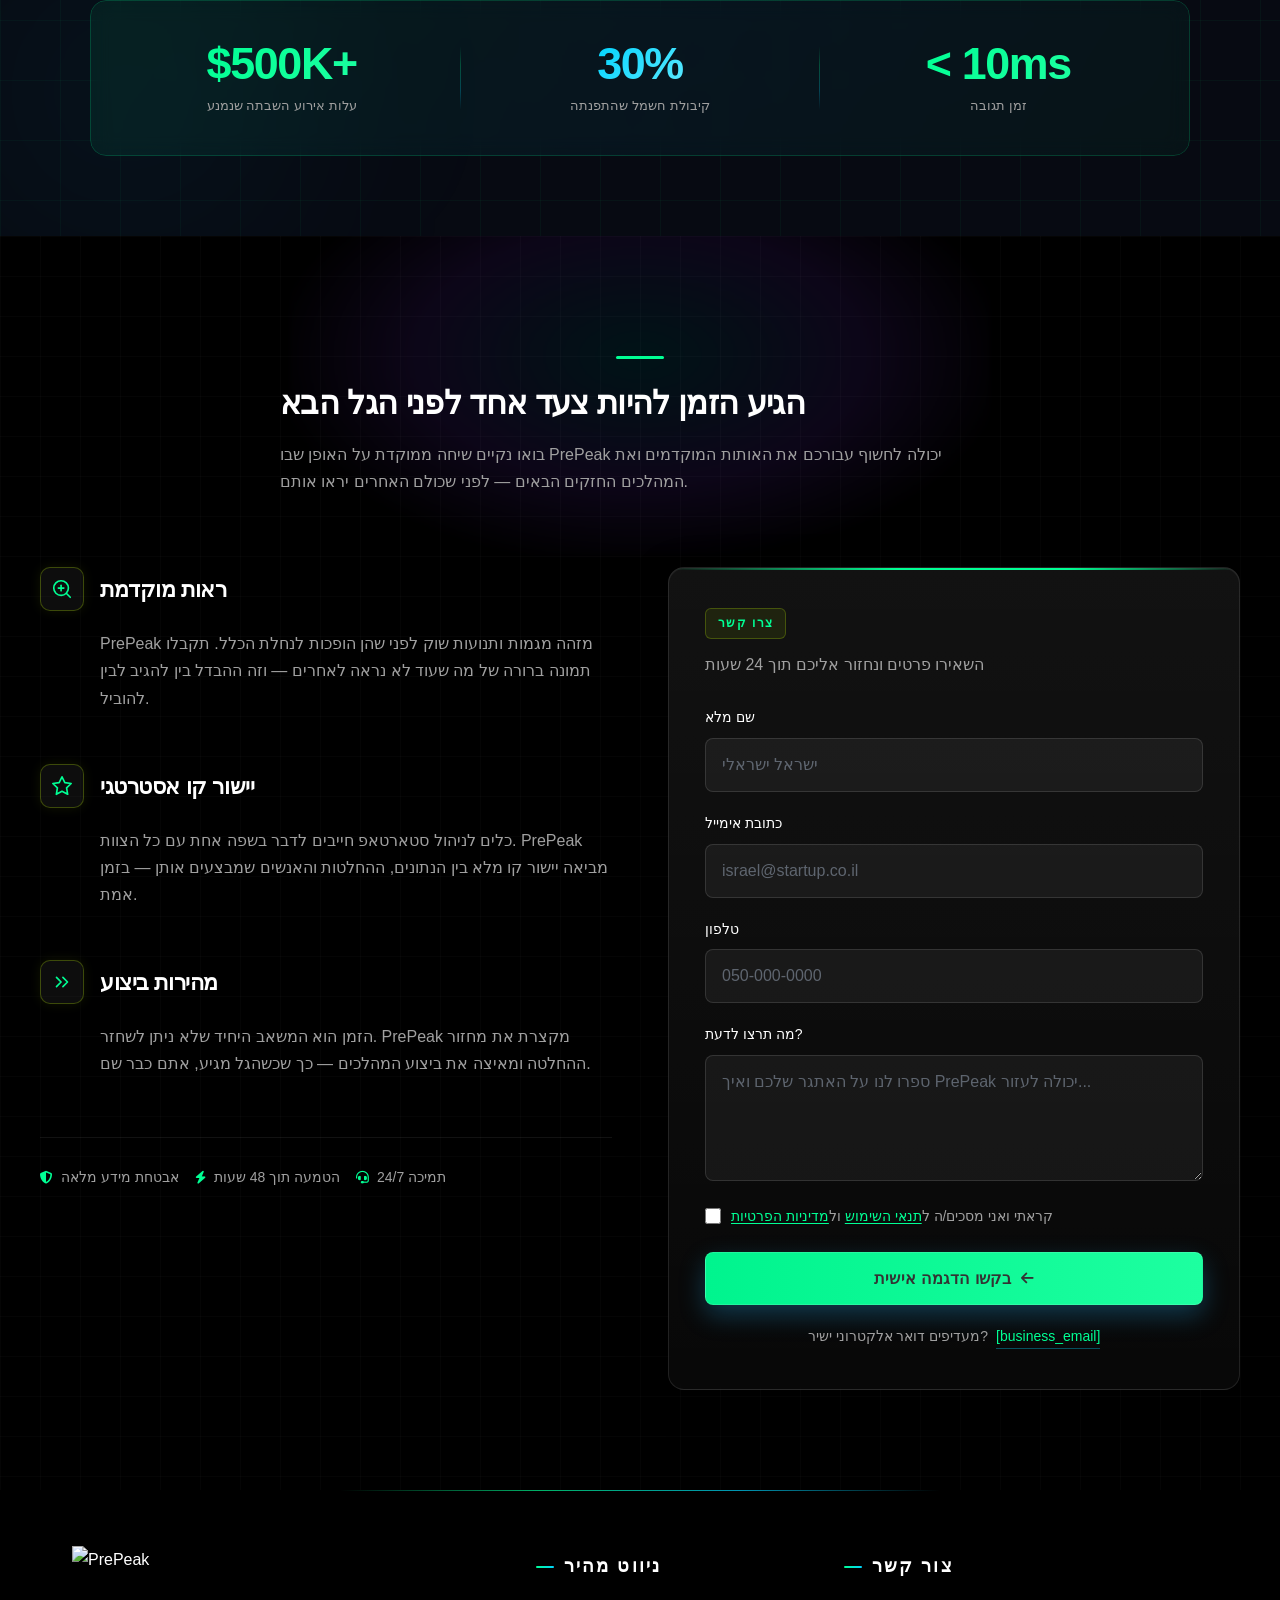
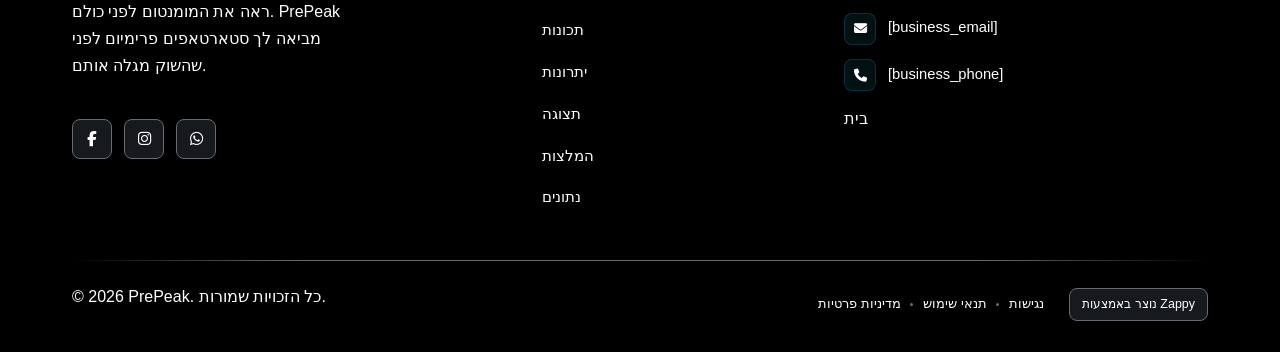
==== commit b6f2f8be: "Background sync: Progressive GitHub Sync" ====
--- a/index.html
+++ b/index.html
@@ -341,9 +341,7 @@
 
   <div class="nav-container">
     <div class="nav-right-group"><div class="nav-brand">
-      <a href="/" class="logo-link">
-        <img src="/assets/prepeak-general-logo.webp" alt="PrePeak" class="logo">
-      </a>
+      <a href="/" class="logo-link">בית</a>
     </div><ul class="nav-menu" id="navMenu"><li><a href="#features">Features</a></li><li><a href="#testimonials">Testimonials</a></li></ul></div>
 
     
@@ -866,12 +864,12 @@
         <div class="pp-solution__step-number" aria-hidden="true">01</div>
         <div class="pp-solution__step-icon-wrap" aria-hidden="true">
           <svg class="pp-solution__step-icon" viewBox="0 0 48 48" fill="none" xmlns="http://www.w3.org/2000/svg" aria-hidden="true">
-            <circle cx="24" cy="24" r="20" stroke="currentColor" stroke-width="2" stroke-dasharray="4 2"/>
-            <circle cx="24" cy="24" r="6" fill="currentColor"/>
-            <line x1="24" y1="4" x2="24" y2="10" stroke="currentColor" stroke-width="2.5" stroke-linecap="round"/>
-            <line x1="24" y1="38" x2="24" y2="44" stroke="currentColor" stroke-width="2.5" stroke-linecap="round"/>
-            <line x1="4" y1="24" x2="10" y2="24" stroke="currentColor" stroke-width="2.5" stroke-linecap="round"/>
-            <line x1="38" y1="24" x2="44" y2="24" stroke="currentColor" stroke-width="2.5" stroke-linecap="round"/>
+            <circle cx="24" cy="24" r="20" stroke="currentColor" stroke-width="2" stroke-dasharray="4 2"></circle>
+            <circle cx="24" cy="24" r="6" fill="currentColor"></circle>
+            <line x1="24" y1="4" x2="24" y2="10" stroke="currentColor" stroke-width="2.5" stroke-linecap="round"></line>
+            <line x1="24" y1="38" x2="24" y2="44" stroke="currentColor" stroke-width="2.5" stroke-linecap="round"></line>
+            <line x1="4" y1="24" x2="10" y2="24" stroke="currentColor" stroke-width="2.5" stroke-linecap="round"></line>
+            <line x1="38" y1="24" x2="44" y2="24" stroke="currentColor" stroke-width="2.5" stroke-linecap="round"></line>
           </svg>
         </div>
         <div class="pp-solution__step-content">
@@ -888,10 +886,10 @@
         <div class="pp-solution__step-number" aria-hidden="true">02</div>
         <div class="pp-solution__step-icon-wrap" aria-hidden="true">
           <svg class="pp-solution__step-icon" viewBox="0 0 48 48" fill="none" xmlns="http://www.w3.org/2000/svg" aria-hidden="true">
-            <path d="M8 36 L18 22 L26 30 L34 16 L42 24" stroke="currentColor" stroke-width="2.5" stroke-linecap="round" stroke-linejoin="round"/>
-            <circle cx="42" cy="24" r="3" fill="currentColor"/>
-            <path d="M6 40 H42" stroke="currentColor" stroke-width="1.5" stroke-dasharray="3 2" opacity="0.4"/>
-            <path d="M28 10 L34 16 L28 22" stroke="currentColor" stroke-width="2" stroke-linecap="round" stroke-linejoin="round" opacity="0.6"/>
+            <path d="M8 36 L18 22 L26 30 L34 16 L42 24" stroke="currentColor" stroke-width="2.5" stroke-linecap="round" stroke-linejoin="round"></path>
+            <circle cx="42" cy="24" r="3" fill="currentColor"></circle>
+            <path d="M6 40 H42" stroke="currentColor" stroke-width="1.5" stroke-dasharray="3 2" opacity="0.4"></path>
+            <path d="M28 10 L34 16 L28 22" stroke="currentColor" stroke-width="2" stroke-linecap="round" stroke-linejoin="round" opacity="0.6"></path>
           </svg>
         </div>
         <div class="pp-solution__step-content">
@@ -908,8 +906,8 @@
         <div class="pp-solution__step-number" aria-hidden="true">03</div>
         <div class="pp-solution__step-icon-wrap" aria-hidden="true">
           <svg class="pp-solution__step-icon" viewBox="0 0 48 48" fill="none" xmlns="http://www.w3.org/2000/svg" aria-hidden="true">
-            <path d="M26 6 L14 26 H22 L18 42 L34 20 H26 L30 6 Z" stroke="currentColor" stroke-width="2" stroke-linejoin="round" fill="currentColor" fill-opacity="0.2"/>
-            <path d="M26 6 L14 26 H22 L18 42 L34 20 H26 L30 6 Z" stroke="currentColor" stroke-width="2" stroke-linejoin="round"/>
+            <path d="M26 6 L14 26 H22 L18 42 L34 20 H26 L30 6 Z" stroke="currentColor" stroke-width="2" stroke-linejoin="round" fill="currentColor" fill-opacity="0.2"></path>
+            <path d="M26 6 L14 26 H22 L18 42 L34 20 H26 L30 6 Z" stroke="currentColor" stroke-width="2" stroke-linejoin="round"></path>
           </svg>
         </div>
         <div class="pp-solution__step-content">
@@ -926,11 +924,11 @@
         <div class="pp-solution__step-number" aria-hidden="true">04</div>
         <div class="pp-solution__step-icon-wrap" aria-hidden="true">
           <svg class="pp-solution__step-icon" viewBox="0 0 48 48" fill="none" xmlns="http://www.w3.org/2000/svg" aria-hidden="true">
-            <rect x="6" y="14" width="36" height="24" rx="3" stroke="currentColor" stroke-width="2"/>
-            <path d="M14 26 L20 32 L34 18" stroke="currentColor" stroke-width="2.5" stroke-linecap="round" stroke-linejoin="round"/>
-            <path d="M6 20 H42" stroke="currentColor" stroke-width="1" opacity="0.3"/>
-            <circle cx="12" cy="17" r="1.5" fill="currentColor" opacity="0.6"/>
-            <circle cx="18" cy="17" r="1.5" fill="currentColor" opacity="0.6"/>
+            <rect x="6" y="14" width="36" height="24" rx="3" stroke="currentColor" stroke-width="2"></rect>
+            <path d="M14 26 L20 32 L34 18" stroke="currentColor" stroke-width="2.5" stroke-linecap="round" stroke-linejoin="round"></path>
+            <path d="M6 20 H42" stroke="currentColor" stroke-width="1" opacity="0.3"></path>
+            <circle cx="12" cy="17" r="1.5" fill="currentColor" opacity="0.6"></circle>
+            <circle cx="18" cy="17" r="1.5" fill="currentColor" opacity="0.6"></circle>
           </svg>
         </div>
         <div class="pp-solution__step-content">
@@ -1104,7 +1102,7 @@
 </section>
   </main>
   
-  <footer class="site-footer"><div class="footer-glow-top"></div><div class="footer-container"><div class="footer-top"><div class="footer-col footer-col--brand"><div class="footer-logo-wrap"><img src="/assets/prepeak-general-logo.webp" alt="PrePeak" class="logo"></div><p class="footer-brand-desc">ראה את המומנטום לפני כולם. PrePeak מביאה לך סטארטאפים פרימיום לפני שהשוק מגלה אותם.</p><div class="footer-social"><a href="[facebook_handle]" aria-label="Facebook"><i class="fab fa-facebook-f"></i></a><a href="[instagram_handle]" aria-label="Instagram"><i class="fab fa-instagram"></i></a><a href="[whatsapp_handle]" aria-label="WhatsApp"><i class="fab fa-whatsapp"></i></a></div></div><div class="footer-col footer-col--links"><h4 class="footer-heading"><span class="footer-heading-accent"></span>ניווט מהיר</h4><ul class="footer-nav"><li><a href="#features">תכונות</a></li><li><a href="#benefits">יתרונות</a></li><li><a href="#showcase">תצוגה</a></li><li><a href="#testimonials">המלצות</a></li><li><a href="#stats">נתונים</a></li></ul></div><div class="footer-col footer-col--contact"><h4 class="footer-heading"><span class="footer-heading-accent"></span>צור קשר</h4><ul class="footer-contact"><li><span class="contact-icon"><i class="fas fa-envelope"></i></span><span class="contact-text"><a href="mailto:[business_email]">[business_email]</a></span></li><li><span class="contact-icon"><i class="fas fa-phone"></i></span><span class="contact-text"><a href="tel:[business_phone]">[business_phone]</a></span></li><li><a href="/"><span class="contact-icon"><i class="fas fa-map-marker-alt"></i></span><span class="contact-text">[business_address]</span></a></li></ul></div></div><div class="footer-divider"></div><div class="footer-bottom"><p class="footer-copyright">© 2026 PrePeak. כל הזכויות שמורות.</p><div class="footer-bottom-right"><nav class="footer-legal"><a href="/privacy">מדיניות פרטיות</a><span class="footer-legal-sep"></span><a href="/terms">תנאי שימוש</a><span class="footer-legal-sep"></span><a href="/accessibility">נגישות</a></nav><a href="https://zappy5.com" target="_blank" class="zappy-attribution">נוצר באמצעות Zappy</a></div></div></div></footer>
+  <footer class="site-footer"><div class="footer-glow-top"></div><div class="footer-container"><div class="footer-top"><div class="footer-col footer-col--brand"><div class="footer-logo-wrap"><img src="/assets/prepeak-general-logo.webp" alt="PrePeak" class="logo"></div><p class="footer-brand-desc">ראה את המומנטום לפני כולם. PrePeak מביאה לך סטארטאפים פרימיום לפני שהשוק מגלה אותם.</p><div class="footer-social"><a href="[facebook_handle]" aria-label="Facebook"><i class="fab fa-facebook-f"></i></a><a href="[instagram_handle]" aria-label="Instagram"><i class="fab fa-instagram"></i></a><a href="[whatsapp_handle]" aria-label="WhatsApp"><i class="fab fa-whatsapp"></i></a></div></div><div class="footer-col footer-col--links"><h4 class="footer-heading"><span class="footer-heading-accent"></span>ניווט מהיר</h4><ul class="footer-nav"><li><a href="#features">תכונות</a></li><li><a href="#benefits">יתרונות</a></li><li><a href="#showcase">תצוגה</a></li><li><a href="#testimonials">המלצות</a></li><li><a href="#stats">נתונים</a></li></ul></div><div class="footer-col footer-col--contact"><h4 class="footer-heading"><span class="footer-heading-accent"></span>צור קשר</h4><ul class="footer-contact"><li><span class="contact-icon"><i class="fas fa-envelope"></i></span><span class="contact-text"><a href="mailto:[business_email]">[business_email]</a></span></li><li><span class="contact-icon"><i class="fas fa-phone"></i></span><span class="contact-text"><a href="tel:[business_phone]">[business_phone]</a></span></li><li><a href="/">בית</a></li></ul></div></div><div class="footer-divider"></div><div class="footer-bottom"><p class="footer-copyright">© 2026 PrePeak. כל הזכויות שמורות.</p><div class="footer-bottom-right"><nav class="footer-legal"><a href="/privacy">מדיניות פרטיות</a><span class="footer-legal-sep"></span><a href="/terms">תנאי שימוש</a><span class="footer-legal-sep"></span><a href="/accessibility">נגישות</a></nav><a href="https://zappy5.com" target="_blank" class="zappy-attribution">נוצר באמצעות Zappy</a></div></div></div></footer>
   
   <a href="https://wa.me/[whatsapp_handle]" class="whatsapp-float" aria-label="WhatsApp">
     <i class="fab fa-whatsapp"></i>
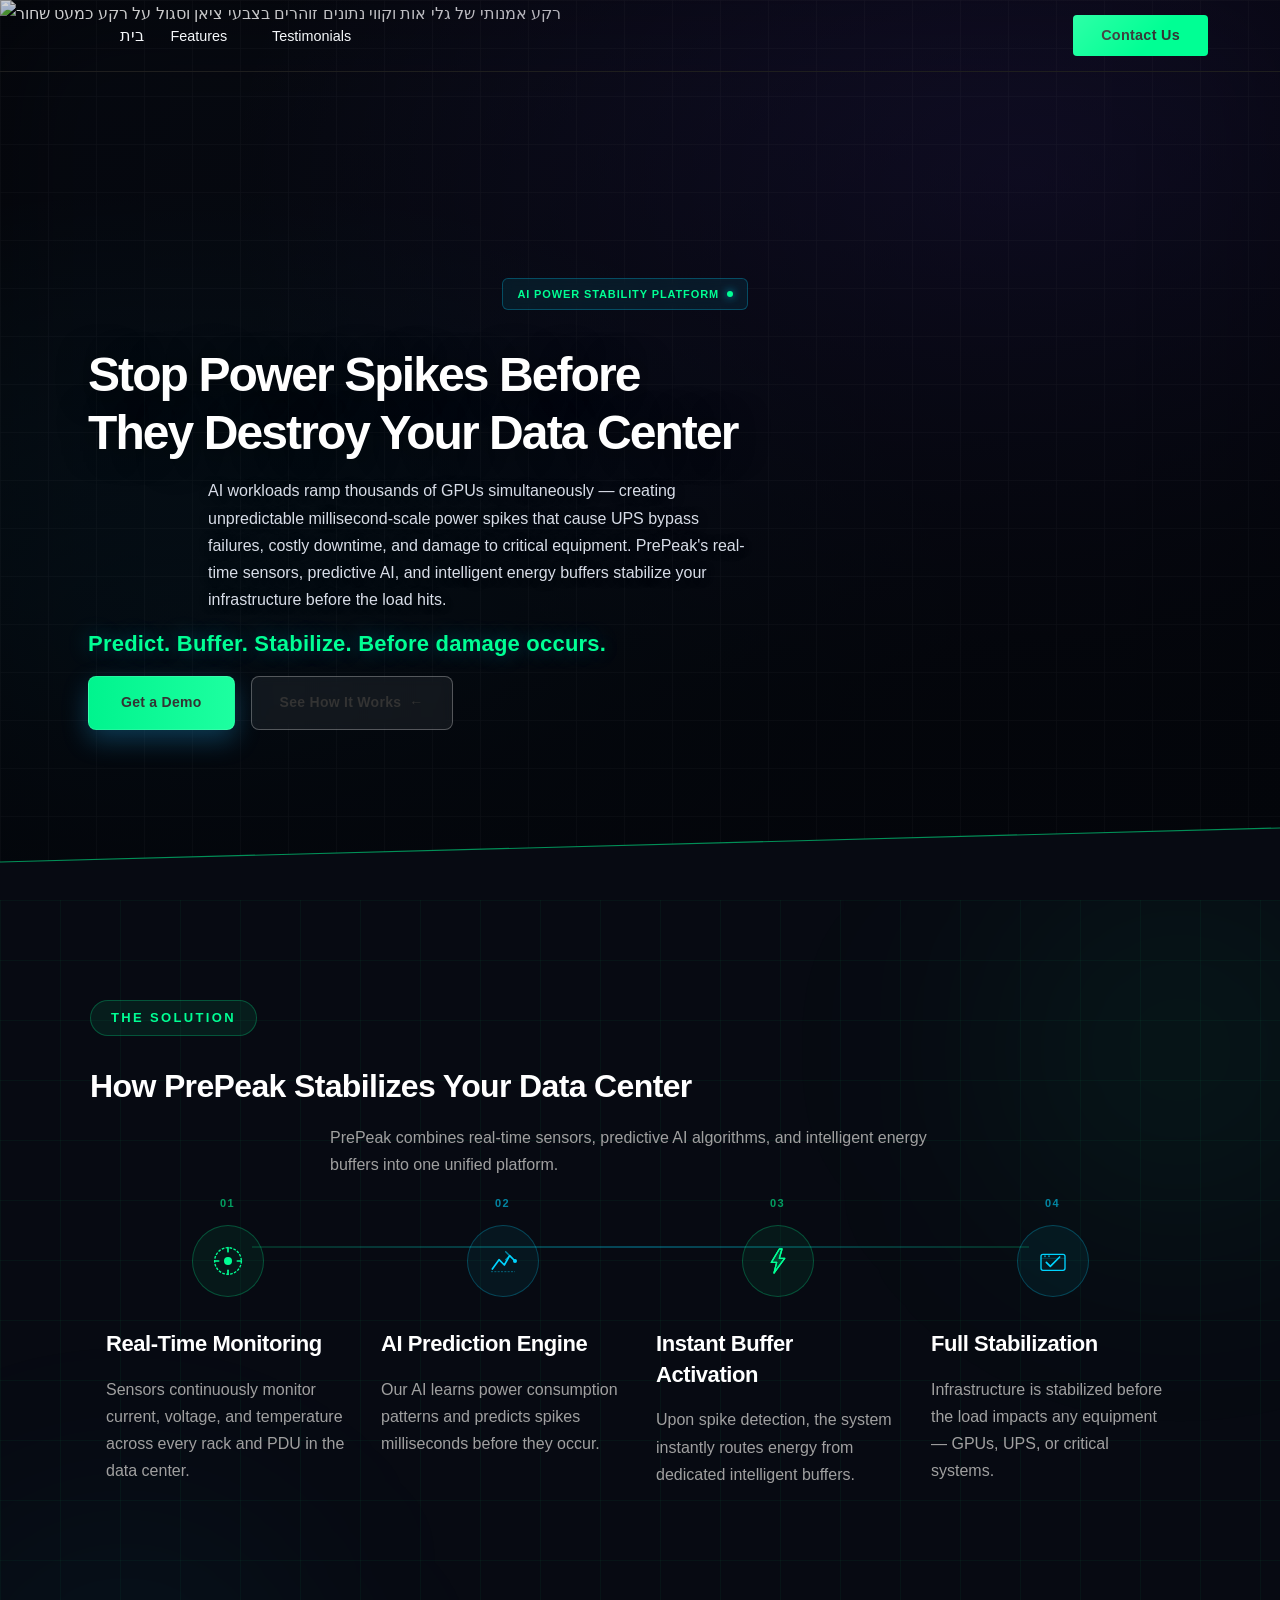
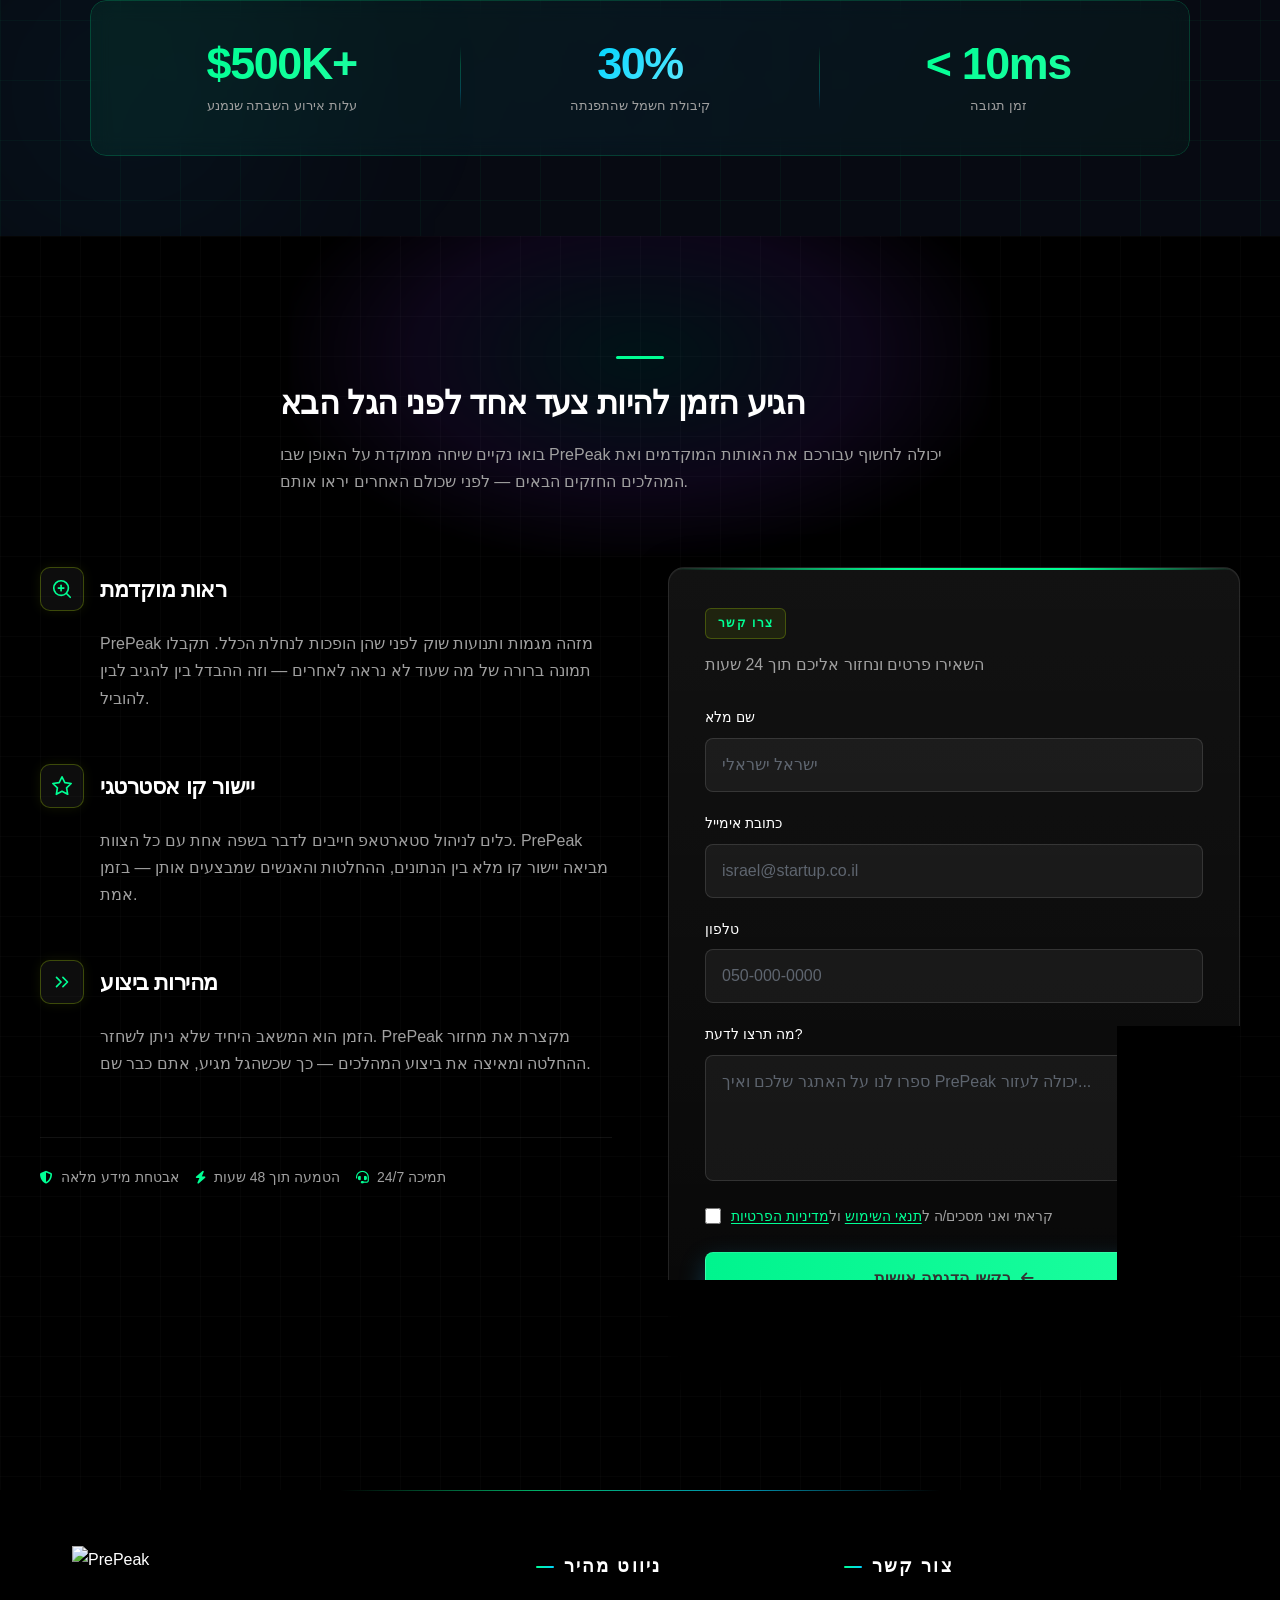
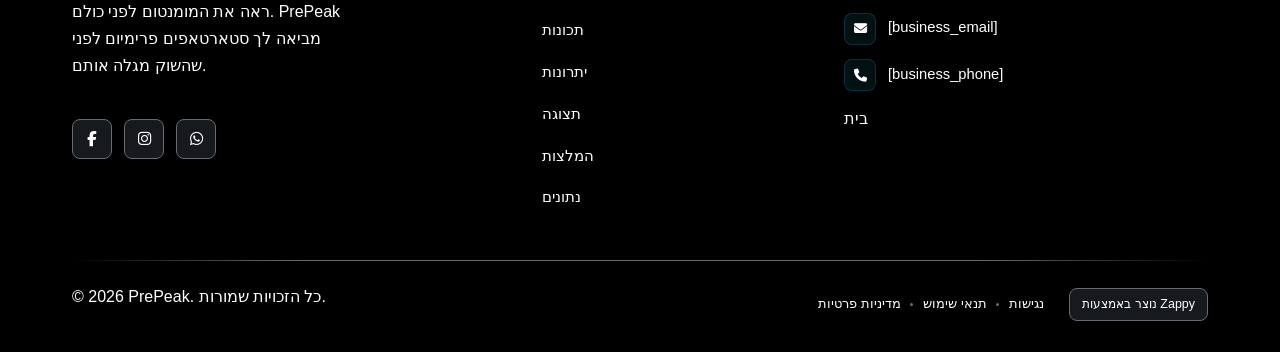
==== commit 6e8f964d: "Background sync: Progressive GitHub Sync" ====
--- a/index.html
+++ b/index.html
@@ -781,7 +781,7 @@
 </script>
   
   <main>
-    <section id="hero" class="index-hero-section" data-layout-spec="בית-hero" dir="ltr" data-hero-type="fullscreen-scrim">
+    <section id="hero" class="index-hero-section" data-layout-spec="בית-hero" dir="rtl" data-hero-type="fullscreen-scrim">
   <!-- Background image layer -->
   <div class="index-hero-bg-wrap">
     <img data-hero-bg="true" data-placeholder="index-hero-image-1" data-context="Abstract dark cinematic signal-wave environment for a tech startup called PrePeak. Near-black background (#070A12) with luminous electric cyan and violet glowing chart lines, signal waves, and faint grid structures. Motion-inspired blur streaks suggesting speed and data momentum. Subtle radial glows in cyan and violet. No people, no text, no UI elements — pure abstract data visualization atmosphere." width="1440" height="900" src="/assets/site-index-hero-image-1.webp" alt="רקע אמנותי של גלי אות וקווי נתונים זוהרים בצבעי ציאן וסגול על רקע כמעט שחור" class="index-hero-bg-img">
--- a/styles.css
+++ b/styles.css
@@ -6358,6 +6358,34 @@
   outline-offset: 3px;
 }
 
+html {
+  direction: rtl;
+}
+
+body {
+  direction: rtl;
+  text-align: right;
+}
+
+.navbar {
+  direction: rtl;
+}
+
+.index-hero-section .index-hero-content {
+  text-align: right !important;
+  direction: rtl !important;
+}
+
+.index-hero-section .index-hero-ctas {
+  flex-direction: row !important;
+  justify-content: flex-start !important;
+}
+
+.index-hero-section .index-hero-badge {
+  direction: rtl !important;
+  justify-content: flex-start !important;
+}
+
 /* ========== RTL MOBILE NAVBAR FIX (zappy-rtl-mobile-fix) ========== */
 /* High-specificity rules to ensure RTL positioning wins over any [lang="en"] conflicts */
 /* For RTL sites: hamburger on RIGHT, phone on LEFT (mirror of LTR layout) */
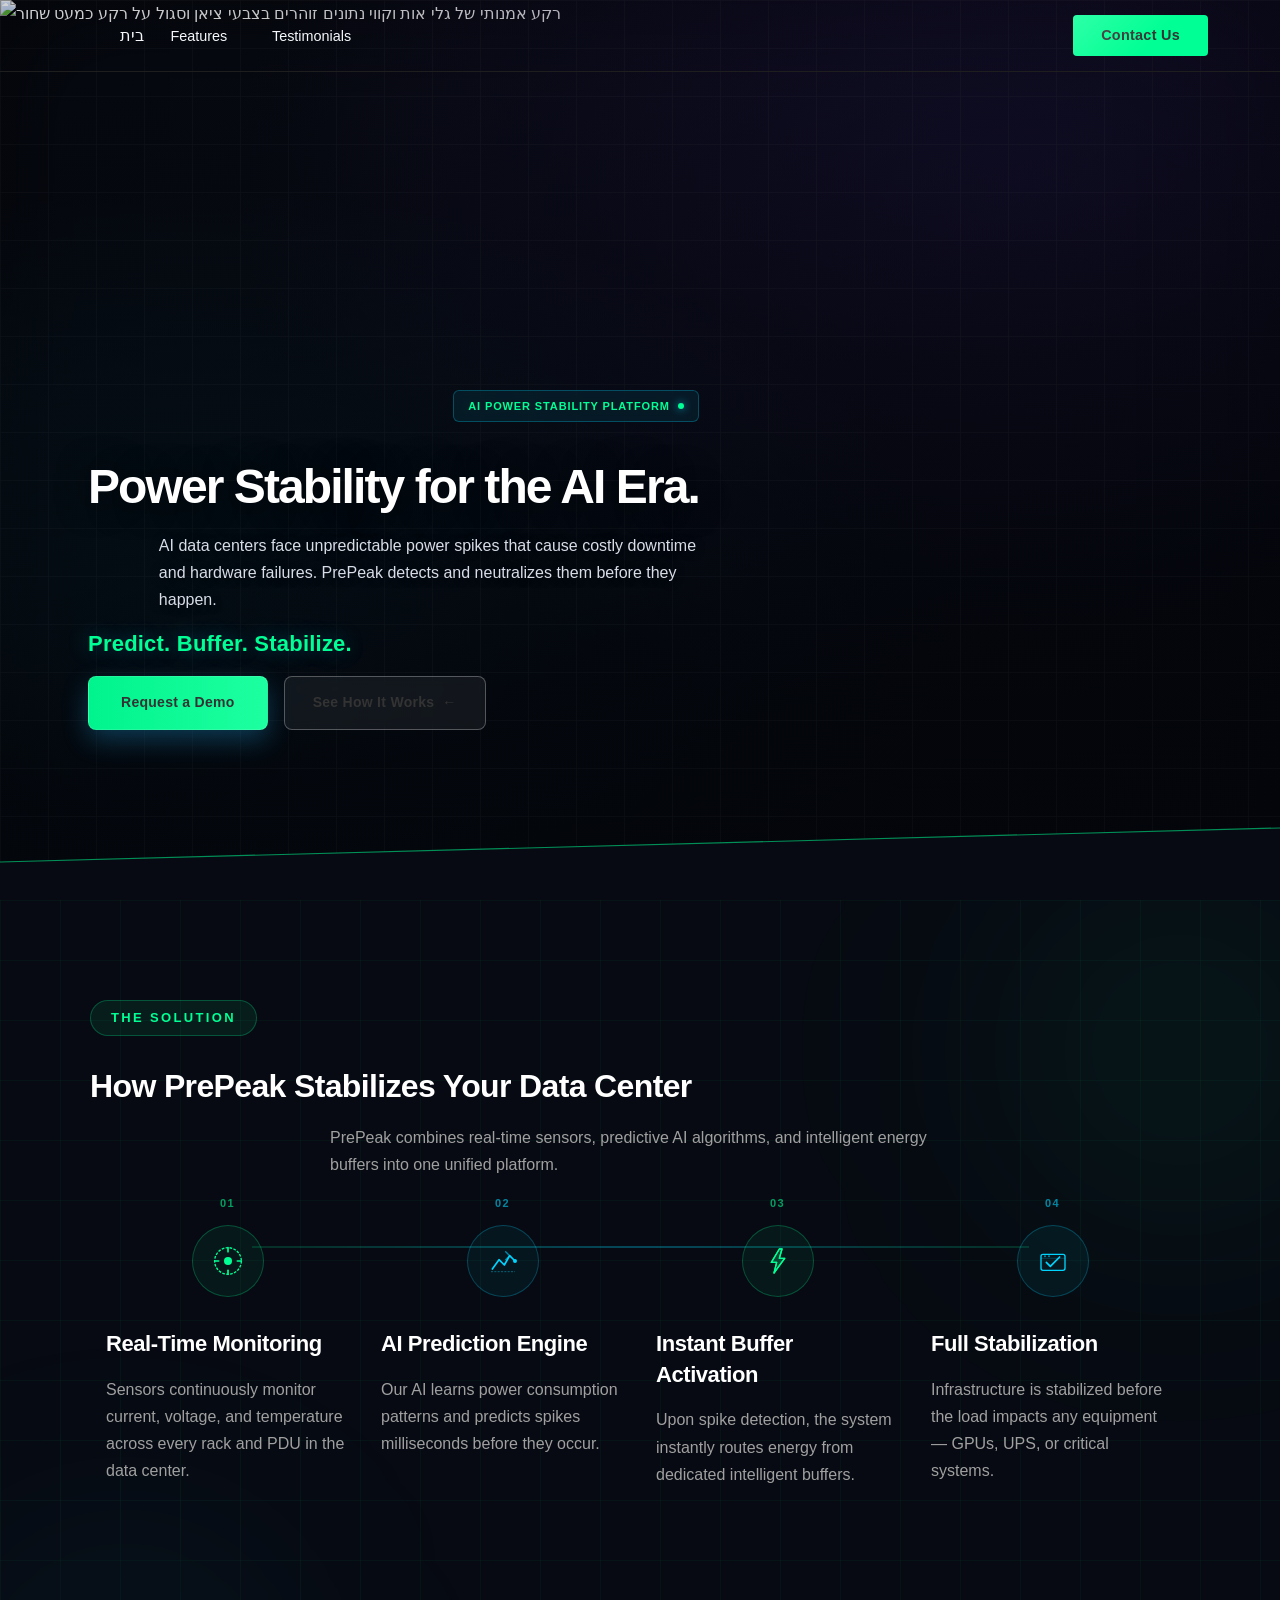
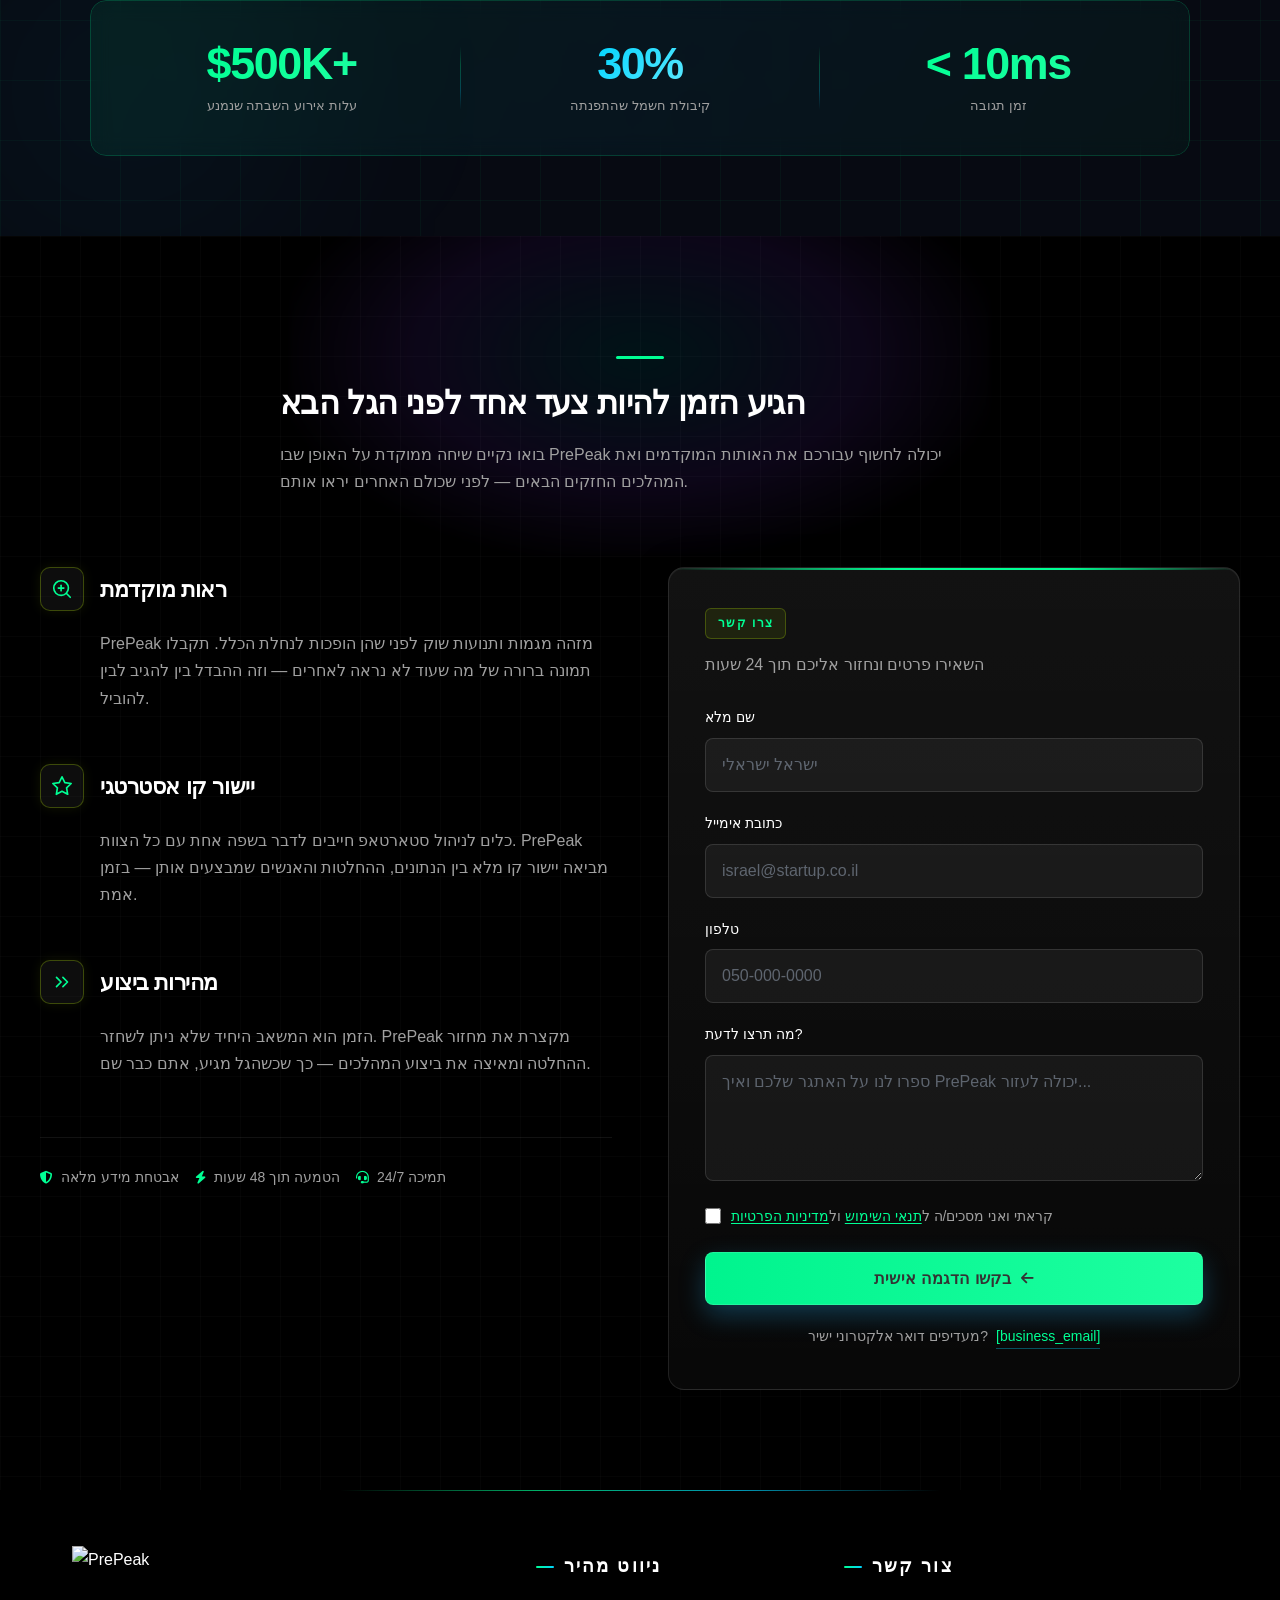
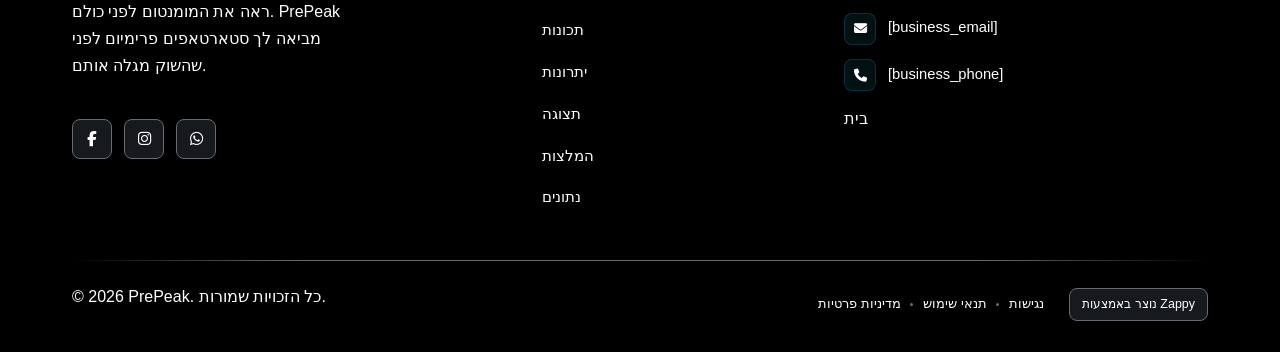
==== commit 6c7d51db: "Background sync: Progressive GitHub Sync" ====
--- a/index.html
+++ b/index.html
@@ -804,20 +804,18 @@
       </div>
 
       <!-- H1 headline -->
-      <h1 class="index-hero-h1">Stop Power Spikes
-        Before They
-        Destroy Your
-        Data Center</h1>
+      <h1 class="index-hero-h1">Power Stability
+        for the AI Era.</h1>
 
       <!-- Supporting paragraph -->
-      <p class="index-hero-body">AI workloads ramp thousands of GPUs simultaneously — creating unpredictable millisecond-scale power spikes that cause UPS bypass failures, costly downtime, and damage to critical equipment. PrePeak's real-time sensors, predictive AI, and intelligent energy buffers stabilize your infrastructure before the load hits.</p>
+      <p class="index-hero-body">AI data centers face unpredictable power spikes that cause costly downtime and hardware failures. PrePeak detects and neutralizes them before they happen.</p>
 
       <!-- H3 reinforcement line -->
-      <h3 class="index-hero-h3">Predict. Buffer. Stabilize. Before damage occurs.</h3>
+      <h3 class="index-hero-h3">Predict. Buffer. Stabilize.</h3>
 
       <!-- CTA buttons -->
       <div class="index-hero-ctas">
-        <a href="#contact" class="index-hero-btn-primary">Get a Demo</a>
+        <a href="#contact" class="index-hero-btn-primary">Request a Demo</a>
         <a href="#features" class="index-hero-btn-secondary">See How It Works <span aria-hidden="true">←</span></a>
       </div>
 
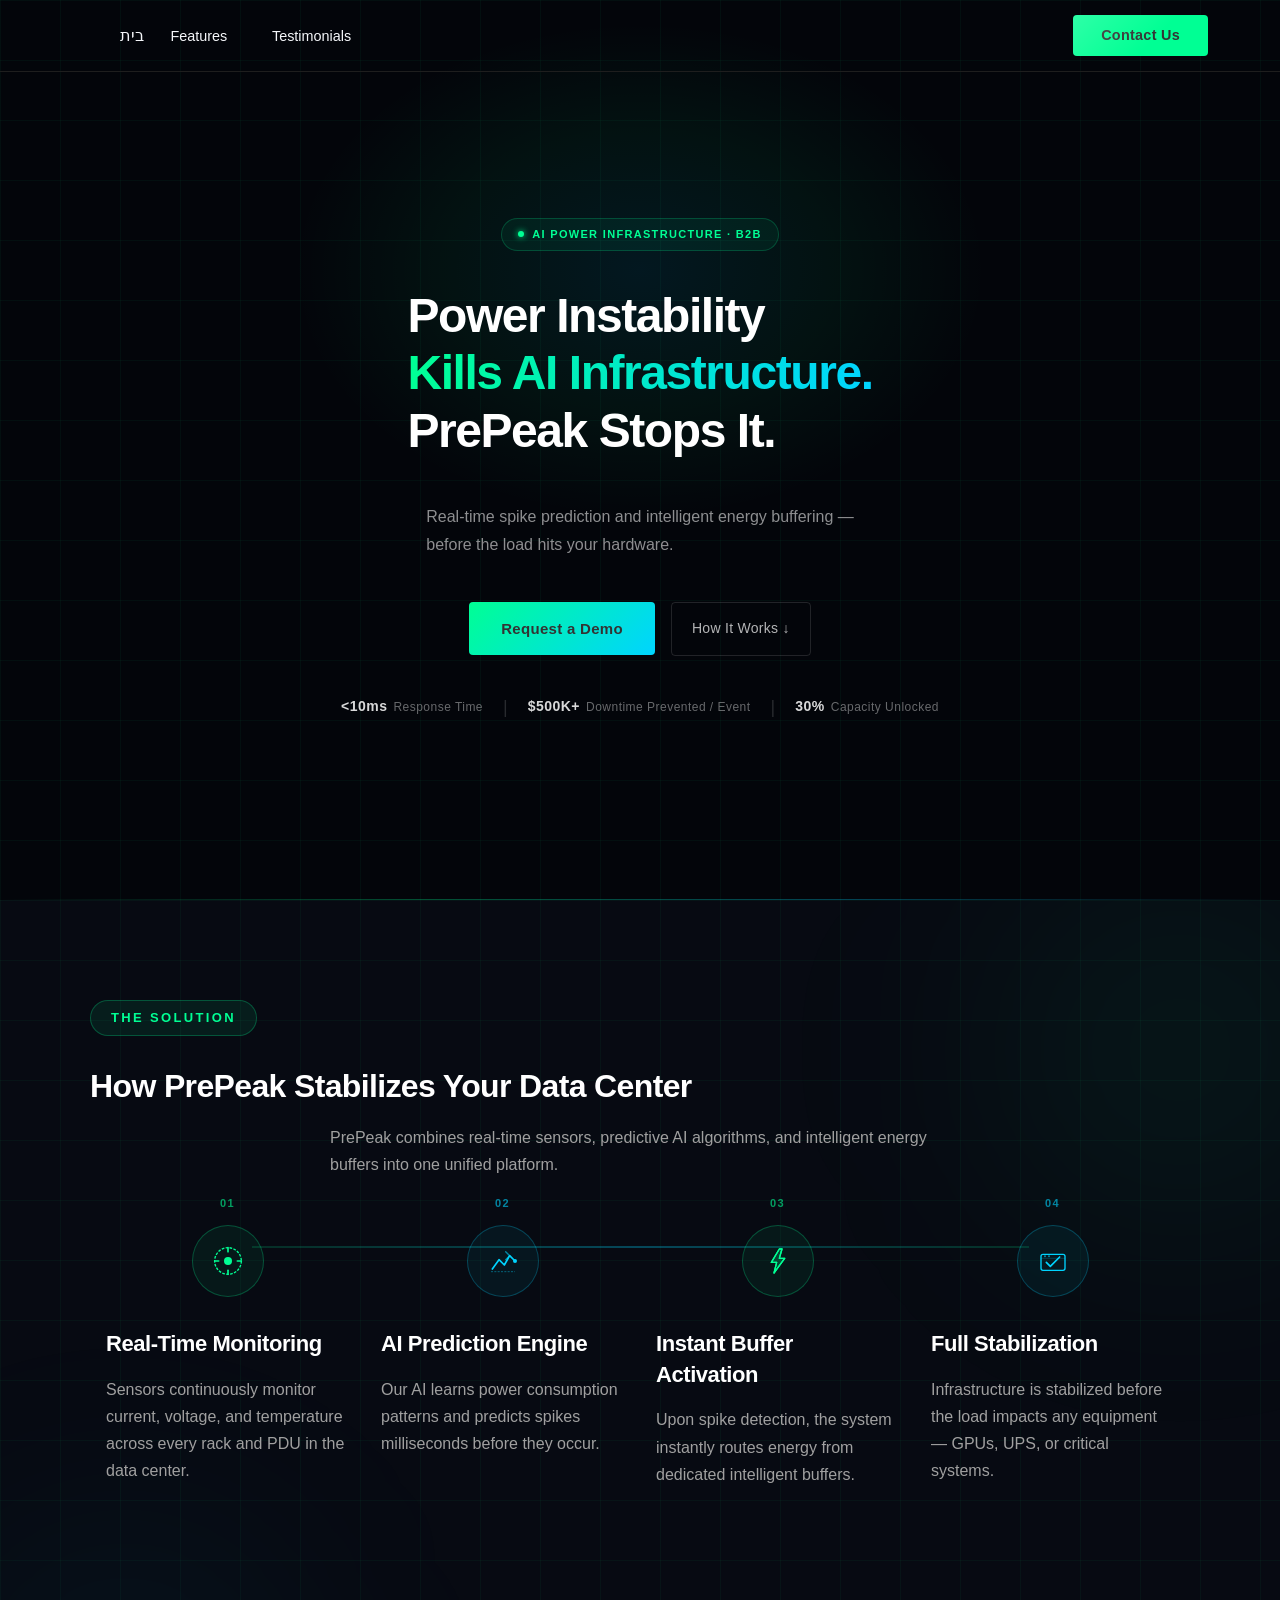
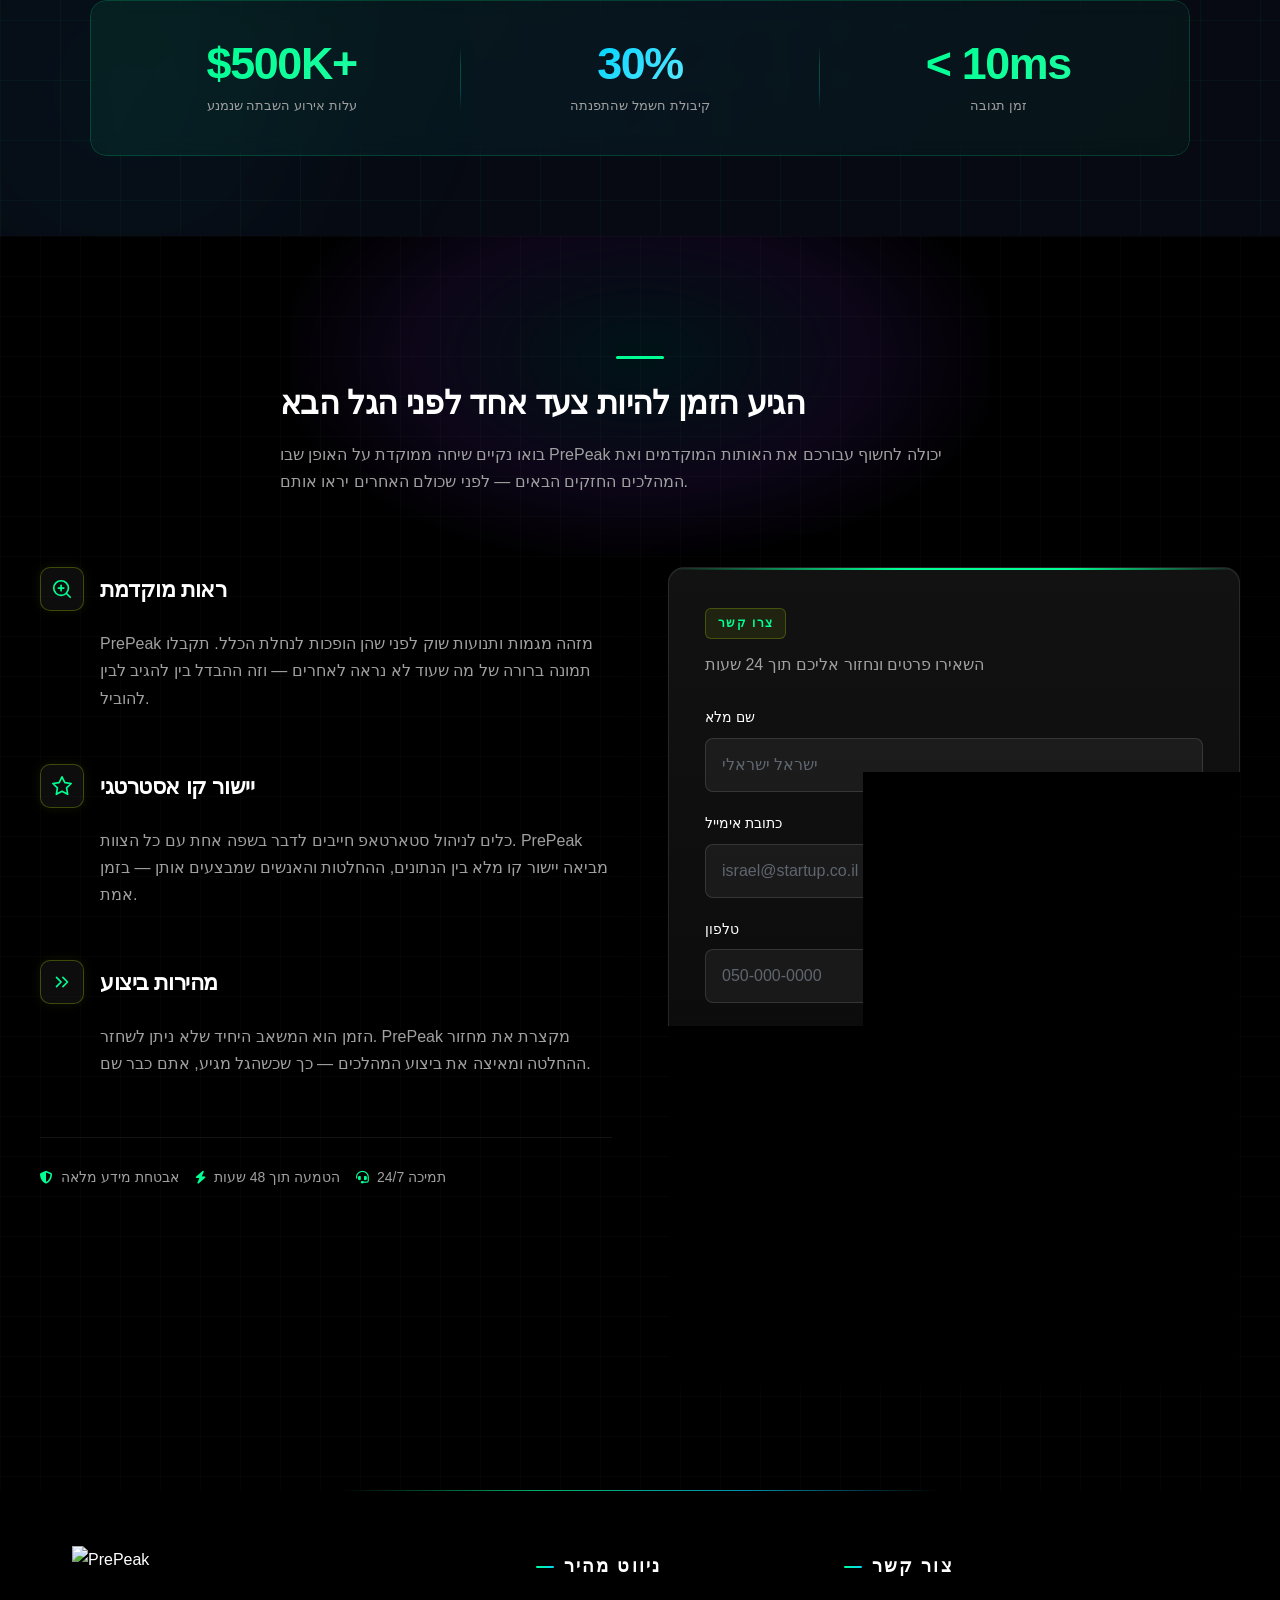
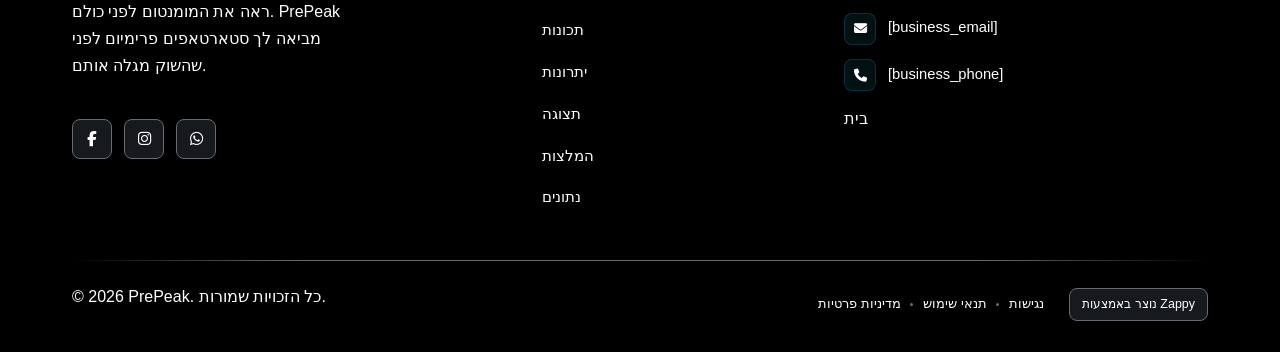
==== commit 960fc723: "Background sync: Progressive GitHub Sync" ====
--- a/index.html
+++ b/index.html
@@ -781,58 +781,265 @@
 </script>
   
   <main>
-    <section id="hero" class="index-hero-section" data-layout-spec="בית-hero" dir="rtl" data-hero-type="fullscreen-scrim">
-  <!-- Background image layer -->
-  <div class="index-hero-bg-wrap">
-    <img data-hero-bg="true" data-placeholder="index-hero-image-1" data-context="Abstract dark cinematic signal-wave environment for a tech startup called PrePeak. Near-black background (#070A12) with luminous electric cyan and violet glowing chart lines, signal waves, and faint grid structures. Motion-inspired blur streaks suggesting speed and data momentum. Subtle radial glows in cyan and violet. No people, no text, no UI elements — pure abstract data visualization atmosphere." width="1440" height="900" src="/assets/site-index-hero-image-1.webp" alt="רקע אמנותי של גלי אות וקווי נתונים זוהרים בצבעי ציאן וסגול על רקע כמעט שחור" class="index-hero-bg-img">
+    <section id="hero" class="pp-hero" data-layout-spec="בית-hero">
+  <!-- Animated grid background -->
+  <div class="pp-hero__grid" aria-hidden="true"></div>
+  <!-- Energy pulse lines -->
+  <div class="pp-hero__pulses" aria-hidden="true">
+    <span class="pp-hero__pulse pp-hero__pulse--1"></span>
+    <span class="pp-hero__pulse pp-hero__pulse--2"></span>
+    <span class="pp-hero__pulse pp-hero__pulse--3"></span>
   </div>
-
-  <!-- Scrim overlay for text legibility -->
-  <div class="index-hero-scrim" aria-hidden="true"></div>
-
-  <!-- Decorative grid texture overlay -->
-  <div class="index-hero-grid-texture" aria-hidden="true"></div>
-
-  <!-- Main content overlay -->
-  <div class="index-hero-content-wrap">
-    <div class="index-hero-content">
-
-      <!-- Label badge -->
-      <div class="index-hero-badge">
-        <span class="index-hero-badge-dot" aria-hidden="true"></span>
-        <span>AI Power Stability Platform</span>
-      </div>
-
-      <!-- H1 headline -->
-      <h1 class="index-hero-h1">Power Stability
-        for the AI Era.</h1>
-
-      <!-- Supporting paragraph -->
-      <p class="index-hero-body">AI data centers face unpredictable power spikes that cause costly downtime and hardware failures. PrePeak detects and neutralizes them before they happen.</p>
-
-      <!-- H3 reinforcement line -->
-      <h3 class="index-hero-h3">Predict. Buffer. Stabilize.</h3>
-
-      <!-- CTA buttons -->
-      <div class="index-hero-ctas">
-        <a href="#contact" class="index-hero-btn-primary">Request a Demo</a>
-        <a href="#features" class="index-hero-btn-secondary">See How It Works <span aria-hidden="true">←</span></a>
-      </div>
-
+  <!-- Radial glow -->
+  <div class="pp-hero__glow" aria-hidden="true"></div>
+
+  <div class="pp-hero__inner">
+    <!-- Status badge -->
+    <div class="pp-hero__badge">
+      <span class="pp-hero__badge-dot" aria-hidden="true"></span>
+      <span>AI Power Infrastructure · B2B</span>
+    </div>
+
+    <!-- Headline -->
+    <h1 class="pp-hero__h1">
+      Power Instability<br>
+      <span class="pp-hero__h1-accent">Kills AI Infrastructure.</span><br>
+      PrePeak Stops It.
+    </h1>
+
+    <!-- Subheadline -->
+    <p class="pp-hero__sub">
+      Real-time spike prediction and intelligent energy buffering —<br>
+      before the load hits your hardware.
+    </p>
+
+    <!-- CTA -->
+    <div class="pp-hero__ctas">
+      <a href="#contact" class="pp-hero__btn-primary">Request a Demo</a>
+      <a href="#how-it-works" class="pp-hero__btn-ghost">How It Works <span aria-hidden="true">↓</span></a>
+    </div>
+
+    <!-- Proof bar -->
+    <div class="pp-hero__proof">
+      <span class="pp-hero__proof-item"><span class="pp-hero__proof-val">&lt;10ms</span> Response Time</span>
+      <span class="pp-hero__proof-sep" aria-hidden="true">|</span>
+      <span class="pp-hero__proof-item"><span class="pp-hero__proof-val">$500K+</span> Downtime Prevented / Event</span>
+      <span class="pp-hero__proof-sep" aria-hidden="true">|</span>
+      <span class="pp-hero__proof-item"><span class="pp-hero__proof-val">30%</span> Capacity Unlocked</span>
     </div>
   </div>
 
-  <!-- Bottom divider: angled clip with cyan trace -->
-  <div class="index-hero-divider-wrapper">
-    <svg data-no-icon-edit="true" aria-hidden="true" viewBox="0 0 1440 90" preserveAspectRatio="none" xmlns="http://www.w3.org/2000/svg">
-      <!-- Main dark fill filling the bottom -->
-      <path d="M0,90 L0,52 L1440,18 L1440,90 Z" fill="#070A12"></path>
-      <!-- Thin electric cyan trace line -->
-      <path d="M0,52 L1440,18" stroke="#00FF94" stroke-width="1.2" fill="#070A12" opacity="0.55"></path>
-    </svg>
-  </div>
-
+  <!-- Bottom edge line -->
+  <div class="pp-hero__edge" aria-hidden="true"></div>
 </section>
+
+<style>
+/* ===================== HERO ===================== */
+.pp-hero {
+  position: relative;
+  min-height: 100vh;
+  background: #03050A;
+  display: flex;
+  align-items: center;
+  justify-content: center;
+  overflow: hidden;
+  padding: 0 24px;
+}
+
+/* Grid background */
+.pp-hero__grid {
+  position: absolute;
+  inset: 0;
+  background-image:
+    linear-gradient(rgba(0,255,148,0.04) 1px, transparent 1px),
+    linear-gradient(90deg, rgba(0,255,148,0.04) 1px, transparent 1px);
+  background-size: 60px 60px;
+  animation: pp-grid-drift 20s linear infinite;
+}
+@keyframes pp-grid-drift {
+  0%   { background-position: 0 0; }
+  100% { background-position: 60px 60px; }
+}
+
+/* Radial glow */
+.pp-hero__glow {
+  position: absolute;
+  top: 30%;
+  left: 50%;
+  transform: translate(-50%, -50%);
+  width: 700px;
+  height: 500px;
+  background: radial-gradient(ellipse at center, rgba(0,212,255,0.09) 0%, rgba(0,255,148,0.05) 40%, transparent 70%);
+  pointer-events: none;
+}
+
+/* Energy pulse lines */
+.pp-hero__pulses {
+  position: absolute;
+  inset: 0;
+  pointer-events: none;
+}
+.pp-hero__pulse {
+  position: absolute;
+  left: 0;
+  right: 0;
+  height: 1px;
+  background: linear-gradient(90deg, transparent, rgba(0,255,148,0.5), rgba(0,212,255,0.5), transparent);
+  animation: pp-pulse-scan 6s ease-in-out infinite;
+  opacity: 0;
+}
+.pp-hero__pulse--1 { top: 25%; animation-delay: 0s; }
+.pp-hero__pulse--2 { top: 55%; animation-delay: 2s; }
+.pp-hero__pulse--3 { top: 78%; animation-delay: 4s; }
+@keyframes pp-pulse-scan {
+  0%   { opacity: 0; transform: scaleX(0); transform-origin: left; }
+  30%  { opacity: 1; transform: scaleX(1); }
+  70%  { opacity: 1; transform: scaleX(1); }
+  100% { opacity: 0; transform: scaleX(1); }
+}
+
+/* Inner content */
+.pp-hero__inner {
+  position: relative;
+  z-index: 2;
+  max-width: 800px;
+  text-align: center;
+  display: flex;
+  flex-direction: column;
+  align-items: center;
+  gap: 28px;
+  padding: 120px 0 80px;
+}
+
+/* Badge */
+.pp-hero__badge {
+  display: inline-flex;
+  align-items: center;
+  gap: 8px;
+  background: rgba(0,255,148,0.06);
+  border: 1px solid rgba(0,255,148,0.2);
+  border-radius: 100px;
+  padding: 6px 16px;
+  font-size: 11px;
+  font-weight: 600;
+  letter-spacing: 0.12em;
+  text-transform: uppercase;
+  color: #00FF94;
+}
+.pp-hero__badge-dot {
+  width: 6px;
+  height: 6px;
+  border-radius: 50%;
+  background: #00FF94;
+  box-shadow: 0 0 6px #00FF94;
+  animation: pp-blink 2s ease-in-out infinite;
+}
+@keyframes pp-blink {
+  0%, 100% { opacity: 1; }
+  50%       { opacity: 0.3; }
+}
+
+/* H1 */
+.pp-hero__h1 {
+  font-size: clamp(36px, 5.5vw, 68px);
+  font-weight: 800;
+  line-height: 1.08;
+  letter-spacing: -0.03em;
+  color: #FFFFFF;
+  margin: 0;
+}
+.pp-hero__h1-accent {
+  background: linear-gradient(90deg, #00FF94, #00D4FF);
+  -webkit-background-clip: text;
+  -webkit-text-fill-color: transparent;
+  background-clip: text;
+}
+
+/* Subheadline */
+.pp-hero__sub {
+  font-size: clamp(15px, 1.8vw, 19px);
+  color: rgba(255,255,255,0.55);
+  line-height: 1.65;
+  max-width: 580px;
+  margin: 0;
+  font-weight: 400;
+}
+
+/* CTA buttons */
+.pp-hero__ctas {
+  display: flex;
+  gap: 16px;
+  align-items: center;
+  flex-wrap: wrap;
+  justify-content: center;
+}
+.pp-hero__btn-primary {
+  background: linear-gradient(135deg, #00FF94, #00D4FF);
+  color: #03050A;
+  font-weight: 700;
+  font-size: 15px;
+  padding: 14px 32px;
+  border-radius: 4px;
+  text-decoration: none;
+  letter-spacing: 0.02em;
+  transition: opacity 0.2s, transform 0.2s;
+}
+.pp-hero__btn-primary:hover { opacity: 0.88; transform: translateY(-2px); }
+.pp-hero__btn-ghost {
+  color: rgba(255,255,255,0.7);
+  font-size: 14px;
+  font-weight: 500;
+  text-decoration: none;
+  padding: 14px 20px;
+  border: 1px solid rgba(255,255,255,0.12);
+  border-radius: 4px;
+  transition: border-color 0.2s, color 0.2s;
+  letter-spacing: 0.02em;
+}
+.pp-hero__btn-ghost:hover { border-color: rgba(0,255,148,0.4); color: #00FF94; }
+
+/* Proof bar */
+.pp-hero__proof {
+  display: flex;
+  align-items: center;
+  gap: 20px;
+  flex-wrap: wrap;
+  justify-content: center;
+  padding-top: 8px;
+}
+.pp-hero__proof-item {
+  font-size: 12px;
+  color: rgba(255,255,255,0.4);
+  letter-spacing: 0.04em;
+  display: flex;
+  align-items: center;
+  gap: 6px;
+}
+.pp-hero__proof-val {
+  font-size: 14px;
+  font-weight: 700;
+  color: rgba(255,255,255,0.85);
+}
+.pp-hero__proof-sep {
+  color: rgba(255,255,255,0.15);
+  font-size: 18px;
+}
+
+/* Bottom edge */
+.pp-hero__edge {
+  position: absolute;
+  bottom: 0;
+  left: 0;
+  right: 0;
+  height: 1px;
+  background: linear-gradient(90deg, transparent, rgba(0,255,148,0.3), rgba(0,212,255,0.3), transparent);
+}
+
+@media (max-width: 768px) {
+  .pp-hero__proof-sep { display: none; }
+  .pp-hero__proof { flex-direction: column; gap: 10px; }
+}
+</style>
 
 <section class="pp-solution" aria-labelledby="pp-solution-headline">
 
